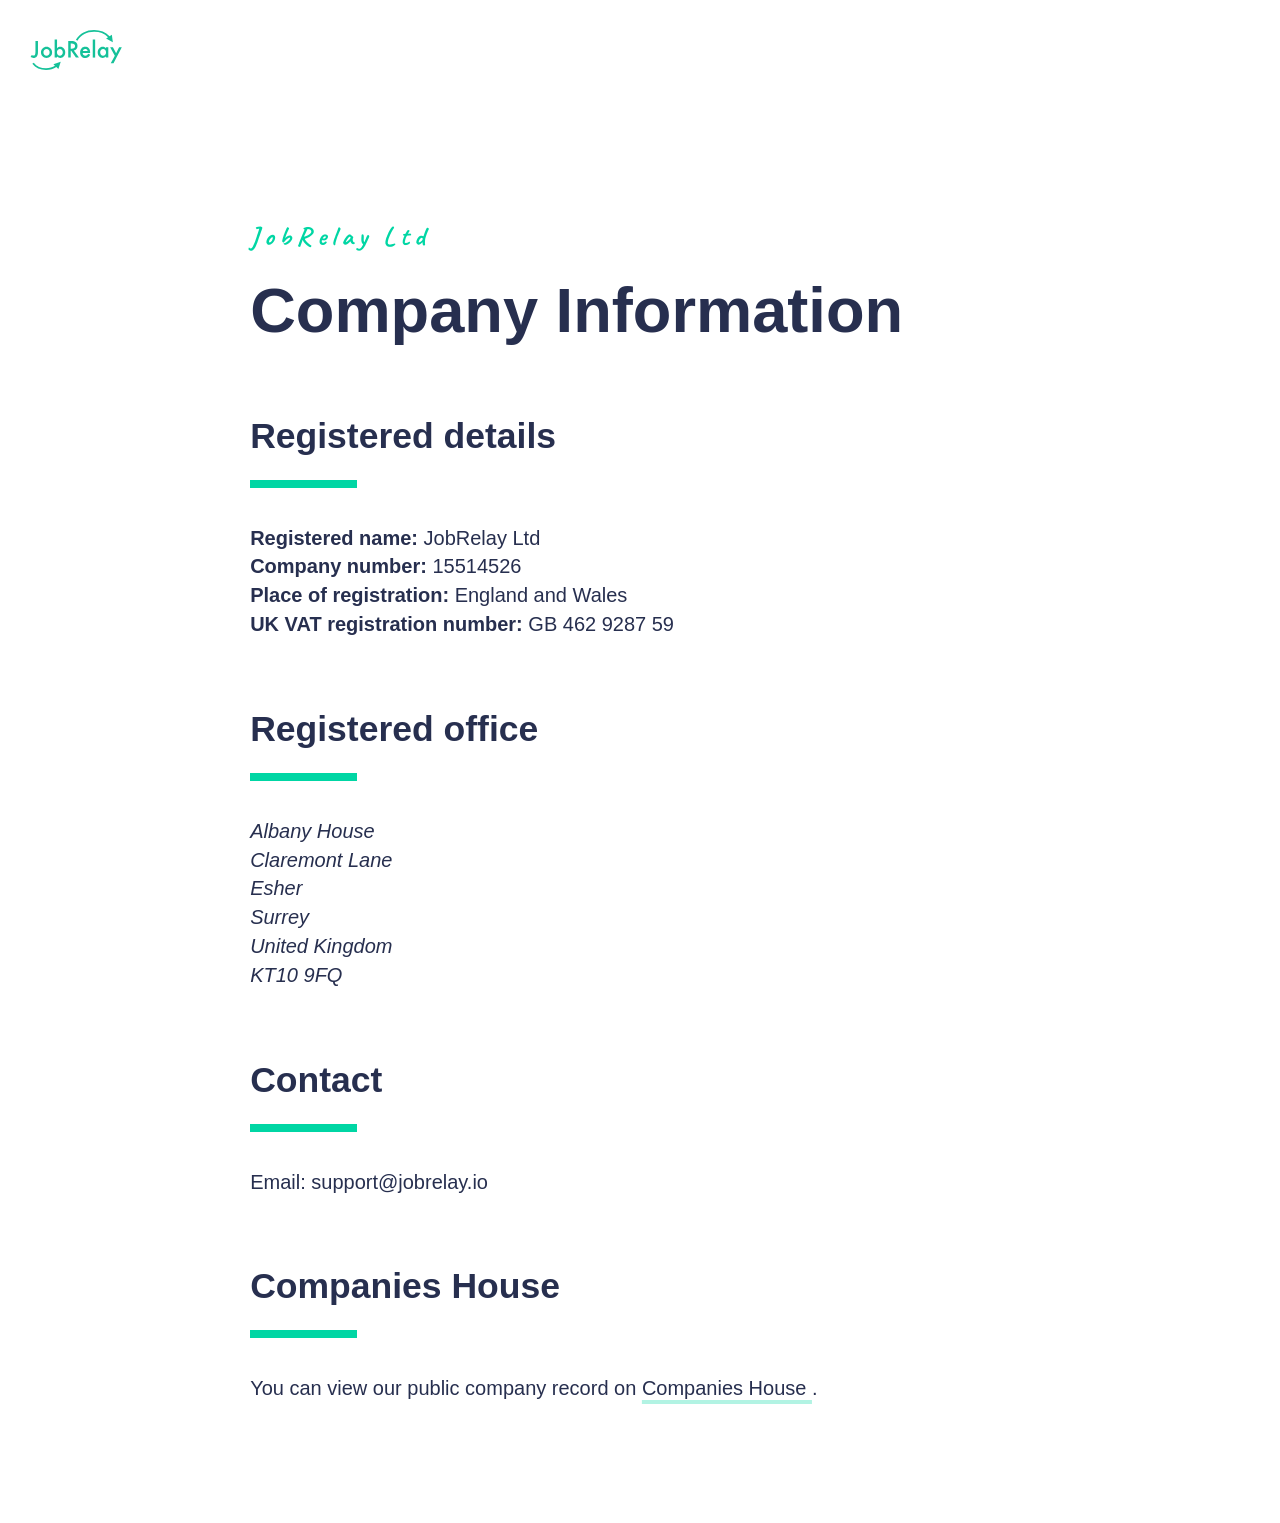
==== company-information.html @ 9e88974a "Initial commit of main terms and policies" ====
<!doctype html>

<html lang="en">
<head>
	<meta charset="utf-8">
	<title>JobRelay Ltd terms, conditions and policies</title>
	<meta name="description" content="JobRelay Ltd terms, conditions and policies">
	<meta name="author" content="JobRelay Ltd">
	<link rel="stylesheet" href="assets/css/block-library.css">
	<link rel="stylesheet" href="assets/css/style.css">

	<style id="global-styles-inline-css" type="text/css">
		body{--wp--preset--color--black: #000000;--wp--preset--color--cyan-bluish-gray: #abb8c3;--wp--preset--color--white: #FFFFFF;--wp--preset--color--pale-pink: #f78da7;--wp--preset--color--vivid-red: #cf2e2e;--wp--preset--color--luminous-vivid-orange: #ff6900;--wp--preset--color--luminous-vivid-amber: #fcb900;--wp--preset--color--light-green-cyan: #7bdcb5;--wp--preset--color--vivid-green-cyan: #00d084;--wp--preset--color--pale-cyan-blue: #8ed1fc;--wp--preset--color--vivid-cyan-blue: #0693e3;--wp--preset--color--vivid-purple: #9b51e0;--wp--preset--color--brand-1: var(--color--brand-1);--wp--preset--color--brand-2: var(--color--brand-2);--wp--preset--color--brand-text: var(--color--brand-text);--wp--preset--color--sr-black: #333333;--wp--preset--color--black-80: #5C5C5C;--wp--preset--color--black-40: #ADADAD;--wp--preset--color--black-20: #D6D6D6;--wp--preset--color--black-10: #EBEBEB;--wp--preset--color--black-05: #F5F5F5;--wp--preset--gradient--vivid-cyan-blue-to-vivid-purple: linear-gradient(135deg,rgba(6,147,227,1) 0%,rgb(155,81,224) 100%);--wp--preset--gradient--light-green-cyan-to-vivid-green-cyan: linear-gradient(135deg,rgb(122,220,180) 0%,rgb(0,208,130) 100%);--wp--preset--gradient--luminous-vivid-amber-to-luminous-vivid-orange: linear-gradient(135deg,rgba(252,185,0,1) 0%,rgba(255,105,0,1) 100%);--wp--preset--gradient--luminous-vivid-orange-to-vivid-red: linear-gradient(135deg,rgba(255,105,0,1) 0%,rgb(207,46,46) 100%);--wp--preset--gradient--very-light-gray-to-cyan-bluish-gray: linear-gradient(135deg,rgb(238,238,238) 0%,rgb(169,184,195) 100%);--wp--preset--gradient--cool-to-warm-spectrum: linear-gradient(135deg,rgb(74,234,220) 0%,rgb(151,120,209) 20%,rgb(207,42,186) 40%,rgb(238,44,130) 60%,rgb(251,105,98) 80%,rgb(254,248,76) 100%);--wp--preset--gradient--blush-light-purple: linear-gradient(135deg,rgb(255,206,236) 0%,rgb(152,150,240) 100%);--wp--preset--gradient--blush-bordeaux: linear-gradient(135deg,rgb(254,205,165) 0%,rgb(254,45,45) 50%,rgb(107,0,62) 100%);--wp--preset--gradient--luminous-dusk: linear-gradient(135deg,rgb(255,203,112) 0%,rgb(199,81,192) 50%,rgb(65,88,208) 100%);--wp--preset--gradient--pale-ocean: linear-gradient(135deg,rgb(255,245,203) 0%,rgb(182,227,212) 50%,rgb(51,167,181) 100%);--wp--preset--gradient--electric-grass: linear-gradient(135deg,rgb(202,248,128) 0%,rgb(113,206,126) 100%);--wp--preset--gradient--midnight: linear-gradient(135deg,rgb(2,3,129) 0%,rgb(40,116,252) 100%);--wp--preset--gradient--simple-social-images: radial-gradient( circle farthest-corner at 10.2% 55.8%,  rgba(252,37,103,1) 0%, rgba(250,38,151,1) 46.2%, rgba(186,8,181,1) 90.1% );--wp--preset--duotone--dark-grayscale: url('#wp-duotone-dark-grayscale');--wp--preset--duotone--grayscale: url('#wp-duotone-grayscale');--wp--preset--duotone--purple-yellow: url('#wp-duotone-purple-yellow');--wp--preset--duotone--blue-red: url('#wp-duotone-blue-red');--wp--preset--duotone--midnight: url('#wp-duotone-midnight');--wp--preset--duotone--magenta-yellow: url('#wp-duotone-magenta-yellow');--wp--preset--duotone--purple-green: url('#wp-duotone-purple-green');--wp--preset--duotone--blue-orange: url('#wp-duotone-blue-orange');--wp--preset--font-size--small: var(--step--1);--wp--preset--font-size--medium: var(--step-1);--wp--preset--font-size--large: var(--step-2);--wp--preset--font-size--x-large: 42px;--wp--preset--font-size--tiny: var(--step--2);--wp--preset--font-size--normal: var(--step-0);--wp--preset--font-size--extra-large: var(--step-3);--wp--preset--font-size--huge: var(--step-4);--wp--preset--font-size--gigantic: var(--step-5);--wp--preset--font-family--inter: Inter, sans-serif;--wp--preset--font-family--cursive: 'Caveat', cursive;}body { margin: 0; }body{background-color: var(--wp--preset--color--white);color: var(--wp--preset--color--brand-text, var(--wp--preset--color--brand-2));font-family: var(--wp--preset--font-family--inter);font-size: var(--wp--preset--font-size--normal);line-height: 1.444;}.wp-site-blocks > .alignleft { float: left; margin-right: 2em; }.wp-site-blocks > .alignright { float: right; margin-left: 2em; }.wp-site-blocks > .aligncenter { justify-content: center; margin-left: auto; margin-right: auto; }h1{font-family: var(--wp--preset--font-family--museo);font-size: var(--wp--preset--font-size--huge);}h2{font-size: var(--wp--preset--font-size--large);font-weight: bold;}h3{font-size: var(--wp--preset--font-size--medium);font-weight: bold;}h4{font-size: var(--wp--preset--font-size--normal);font-weight: bold;}h5{font-size: var(--wp--preset--font-size--normal);}h6{font-size: var(--wp--preset--font-size--small);}.has-black-color{color: var(--wp--preset--color--black) !important;}.has-cyan-bluish-gray-color{color: var(--wp--preset--color--cyan-bluish-gray) !important;}.has-white-color{color: var(--wp--preset--color--white) !important;}.has-pale-pink-color{color: var(--wp--preset--color--pale-pink) !important;}.has-vivid-red-color{color: var(--wp--preset--color--vivid-red) !important;}.has-luminous-vivid-orange-color{color: var(--wp--preset--color--luminous-vivid-orange) !important;}.has-luminous-vivid-amber-color{color: var(--wp--preset--color--luminous-vivid-amber) !important;}.has-light-green-cyan-color{color: var(--wp--preset--color--light-green-cyan) !important;}.has-vivid-green-cyan-color{color: var(--wp--preset--color--vivid-green-cyan) !important;}.has-pale-cyan-blue-color{color: var(--wp--preset--color--pale-cyan-blue) !important;}.has-vivid-cyan-blue-color{color: var(--wp--preset--color--vivid-cyan-blue) !important;}.has-vivid-purple-color{color: var(--wp--preset--color--vivid-purple) !important;}.has-brand-1-color{color: var(--wp--preset--color--brand-1) !important;}.has-brand-2-color{color: var(--wp--preset--color--brand-2) !important;}.has-brand-text-color{color: var(--wp--preset--color--brand-text) !important;}.has-sr-black-color{color: var(--wp--preset--color--sr-black) !important;}.has-black-80-color{color: var(--wp--preset--color--black-80) !important;}.has-black-40-color{color: var(--wp--preset--color--black-40) !important;}.has-black-20-color{color: var(--wp--preset--color--black-20) !important;}.has-black-10-color{color: var(--wp--preset--color--black-10) !important;}.has-black-05-color{color: var(--wp--preset--color--black-05) !important;}.has-black-background-color{background-color: var(--wp--preset--color--black) !important;}.has-cyan-bluish-gray-background-color{background-color: var(--wp--preset--color--cyan-bluish-gray) !important;}.has-white-background-color{background-color: var(--wp--preset--color--white) !important;}.has-pale-pink-background-color{background-color: var(--wp--preset--color--pale-pink) !important;}.has-vivid-red-background-color{background-color: var(--wp--preset--color--vivid-red) !important;}.has-luminous-vivid-orange-background-color{background-color: var(--wp--preset--color--luminous-vivid-orange) !important;}.has-luminous-vivid-amber-background-color{background-color: var(--wp--preset--color--luminous-vivid-amber) !important;}.has-light-green-cyan-background-color{background-color: var(--wp--preset--color--light-green-cyan) !important;}.has-vivid-green-cyan-background-color{background-color: var(--wp--preset--color--vivid-green-cyan) !important;}.has-pale-cyan-blue-background-color{background-color: var(--wp--preset--color--pale-cyan-blue) !important;}.has-vivid-cyan-blue-background-color{background-color: var(--wp--preset--color--vivid-cyan-blue) !important;}.has-vivid-purple-background-color{background-color: var(--wp--preset--color--vivid-purple) !important;}.has-brand-1-background-color{background-color: var(--wp--preset--color--brand-1) !important;}.has-brand-2-background-color{background-color: var(--wp--preset--color--brand-2) !important;}.has-brand-text-background-color{background-color: var(--wp--preset--color--brand-text) !important;}.has-sr-black-background-color{background-color: var(--wp--preset--color--sr-black) !important;}.has-black-80-background-color{background-color: var(--wp--preset--color--black-80) !important;}.has-black-40-background-color{background-color: var(--wp--preset--color--black-40) !important;}.has-black-20-background-color{background-color: var(--wp--preset--color--black-20) !important;}.has-black-10-background-color{background-color: var(--wp--preset--color--black-10) !important;}.has-black-05-background-color{background-color: var(--wp--preset--color--black-05) !important;}.has-black-border-color{border-color: var(--wp--preset--color--black) !important;}.has-cyan-bluish-gray-border-color{border-color: var(--wp--preset--color--cyan-bluish-gray) !important;}.has-white-border-color{border-color: var(--wp--preset--color--white) !important;}.has-pale-pink-border-color{border-color: var(--wp--preset--color--pale-pink) !important;}.has-vivid-red-border-color{border-color: var(--wp--preset--color--vivid-red) !important;}.has-luminous-vivid-orange-border-color{border-color: var(--wp--preset--color--luminous-vivid-orange) !important;}.has-luminous-vivid-amber-border-color{border-color: var(--wp--preset--color--luminous-vivid-amber) !important;}.has-light-green-cyan-border-color{border-color: var(--wp--preset--color--light-green-cyan) !important;}.has-vivid-green-cyan-border-color{border-color: var(--wp--preset--color--vivid-green-cyan) !important;}.has-pale-cyan-blue-border-color{border-color: var(--wp--preset--color--pale-cyan-blue) !important;}.has-vivid-cyan-blue-border-color{border-color: var(--wp--preset--color--vivid-cyan-blue) !important;}.has-vivid-purple-border-color{border-color: var(--wp--preset--color--vivid-purple) !important;}.has-brand-1-border-color{border-color: var(--wp--preset--color--brand-1) !important;}.has-brand-2-border-color{border-color: var(--wp--preset--color--brand-2) !important;}.has-brand-text-border-color{border-color: var(--wp--preset--color--brand-text) !important;}.has-sr-black-border-color{border-color: var(--wp--preset--color--sr-black) !important;}.has-black-80-border-color{border-color: var(--wp--preset--color--black-80) !important;}.has-black-40-border-color{border-color: var(--wp--preset--color--black-40) !important;}.has-black-20-border-color{border-color: var(--wp--preset--color--black-20) !important;}.has-black-10-border-color{border-color: var(--wp--preset--color--black-10) !important;}.has-black-05-border-color{border-color: var(--wp--preset--color--black-05) !important;}.has-vivid-cyan-blue-to-vivid-purple-gradient-background{background: var(--wp--preset--gradient--vivid-cyan-blue-to-vivid-purple) !important;}.has-light-green-cyan-to-vivid-green-cyan-gradient-background{background: var(--wp--preset--gradient--light-green-cyan-to-vivid-green-cyan) !important;}.has-luminous-vivid-amber-to-luminous-vivid-orange-gradient-background{background: var(--wp--preset--gradient--luminous-vivid-amber-to-luminous-vivid-orange) !important;}.has-luminous-vivid-orange-to-vivid-red-gradient-background{background: var(--wp--preset--gradient--luminous-vivid-orange-to-vivid-red) !important;}.has-very-light-gray-to-cyan-bluish-gray-gradient-background{background: var(--wp--preset--gradient--very-light-gray-to-cyan-bluish-gray) !important;}.has-cool-to-warm-spectrum-gradient-background{background: var(--wp--preset--gradient--cool-to-warm-spectrum) !important;}.has-blush-light-purple-gradient-background{background: var(--wp--preset--gradient--blush-light-purple) !important;}.has-blush-bordeaux-gradient-background{background: var(--wp--preset--gradient--blush-bordeaux) !important;}.has-luminous-dusk-gradient-background{background: var(--wp--preset--gradient--luminous-dusk) !important;}.has-pale-ocean-gradient-background{background: var(--wp--preset--gradient--pale-ocean) !important;}.has-electric-grass-gradient-background{background: var(--wp--preset--gradient--electric-grass) !important;}.has-midnight-gradient-background{background: var(--wp--preset--gradient--midnight) !important;}.has-simple-social-images-gradient-background{background: var(--wp--preset--gradient--simple-social-images) !important;}.has-small-font-size{font-size: var(--wp--preset--font-size--small) !important;}.has-medium-font-size{font-size: var(--wp--preset--font-size--medium) !important;}.has-large-font-size{font-size: var(--wp--preset--font-size--large) !important;}.has-x-large-font-size{font-size: var(--wp--preset--font-size--x-large) !important;}.has-tiny-font-size{font-size: var(--wp--preset--font-size--tiny) !important;}.has-normal-font-size{font-size: var(--wp--preset--font-size--normal) !important;}.has-extra-large-font-size{font-size: var(--wp--preset--font-size--extra-large) !important;}.has-huge-font-size{font-size: var(--wp--preset--font-size--huge) !important;}.has-gigantic-font-size{font-size: var(--wp--preset--font-size--gigantic) !important;}.has-inter-font-family{font-family: var(--wp--preset--font-family--inter) !important;}.has-cursive-font-family{font-family: var(--wp--preset--font-family--cursive) !important;}
	</style>

</head>

<body>

	<header class="site-header" id="site-header">

		<div class="skip-link">
			<a href="#main">Skip to content</a>
		</div>

		<div class="site-header__inner">

			<div class="site-info">

				<a class="site-info__logo" href="index.html">

					<svg width="502px" height="219px" viewBox="0 0 502 219" version="1.1" xmlns="http://www.w3.org/2000/svg" xmlns:xlink="http://www.w3.org/1999/xlink">
						<title>jobrelay</title>
						<g id="Page-1" stroke="none" stroke-width="1" fill="none" fill-rule="evenodd">
							<g id="Artboard" transform="translate(-349.000000, -257.000000)" fill="#15C199">
								<g id="jobrelay" transform="translate(352.000000, 257.000000)">
									<g id="JobRelay" class="logo-text" transform="translate(0.000000, 52.035156)">
										<path d="M40.6054688,8.49609375 L40.6054688,67.03125 C40.6054688,74.0234375 40.1171875,79.2382812 39.140625,82.6757812 C38.1640625,86.5820312 36.5039062,89.8828125 34.1601562,92.578125 C29.5898438,97.9296875 23.5351562,100.605469 15.9960938,100.605469 C10.2929688,100.605469 4.9609375,99.1210938 0,96.1523438 L6.6796875,84.4921875 C10,86.71875 13.1054688,87.8320312 15.9960938,87.8320312 C20.0585938,87.8320312 22.8710938,86.2890625 24.4335938,83.203125 C26.0742188,80.1171875 26.8945312,74.7265625 26.8945312,67.03125 L26.8945312,8.49609375 L40.6054688,8.49609375 Z" id="Path"></path>
										<path d="M57.0703125,70.0195312 C57.0703125,61.7773438 60.0195312,54.765625 65.9179688,48.984375 C71.8164062,43.203125 79.0039062,40.3125 87.4804688,40.3125 C95.9960938,40.3125 103.222656,43.2226562 109.160156,49.0429688 C115.019531,54.8632812 117.949219,62.0117188 117.949219,70.4882812 C117.949219,79.0429688 115,86.2109375 109.101562,91.9921875 C103.164062,97.734375 95.8789062,100.605469 87.2460938,100.605469 C78.6914062,100.605469 71.5234375,97.6757812 65.7421875,91.8164062 C59.9609375,86.0351562 57.0703125,78.7695312 57.0703125,70.0195312 Z M70.546875,70.2539062 C70.546875,75.9570312 72.0703125,80.46875 75.1171875,83.7890625 C78.2421875,87.1484375 82.3632812,88.828125 87.4804688,88.828125 C92.6367188,88.828125 96.7578125,87.1679688 99.84375,83.8476562 C102.929688,80.5273438 104.472656,76.09375 104.472656,70.546875 C104.472656,65 102.929688,60.5664062 99.84375,57.2460938 C96.71875,53.8867188 92.5976562,52.2070312 87.4804688,52.2070312 C82.4414062,52.2070312 78.359375,53.8867188 75.234375,57.2460938 C72.109375,60.6054688 70.546875,64.9414062 70.546875,70.2539062 Z" id="Shape"></path>
										<path d="M145.078125,0 L145.078125,48.515625 C150.351562,43.046875 156.328125,40.3125 163.007812,40.3125 C170.703125,40.3125 177.109375,43.1835938 182.226562,48.9257812 C187.34375,54.6289062 189.902344,61.7382812 189.902344,70.2539062 C189.902344,79.0429688 187.324219,86.3085938 182.167969,92.0507812 C177.050781,97.7539062 170.585938,100.605469 162.773438,100.605469 C156.171875,100.605469 150.273438,98.0664062 145.078125,92.9882812 L145.078125,98.9648438 L131.894531,98.9648438 L131.894531,0 L145.078125,0 Z M176.425781,70.8398438 C176.425781,65.3710938 174.941406,60.9179688 171.972656,57.4804688 C168.964844,53.9648438 165.195312,52.2070312 160.664062,52.2070312 C155.820312,52.2070312 151.875,53.90625 148.828125,57.3046875 C145.820312,60.6640625 144.316406,65.0390625 144.316406,70.4296875 C144.316406,75.9765625 145.800781,80.4101562 148.769531,83.7304688 C151.738281,87.1289062 155.644531,88.828125 160.488281,88.828125 C165.058594,88.828125 168.847656,87.1289062 171.855469,83.7304688 C174.902344,80.2929688 176.425781,75.9960938 176.425781,70.8398438 Z" id="Shape"></path>
										<path d="M237.011719,60.4101563 L265.019531,98.9648438 L248.320312,98.9648438 L222.480469,61.9335938 L220.019531,61.9335938 L220.019531,98.9648438 L206.367188,98.9648438 L206.367188,8.49609375 L222.363281,8.49609375 C234.316406,8.49609375 242.949219,10.7421875 248.261719,15.234375 C254.121094,20.234375 257.050781,26.8359375 257.050781,35.0390625 C257.050781,41.4453125 255.214844,46.953125 251.542969,51.5625 C247.871094,56.171875 243.027344,59.1210938 237.011719,60.4101563 Z M220.019531,50.0390625 L224.355469,50.0390625 C237.285156,50.0390625 243.75,45.0976562 243.75,35.2148438 C243.75,25.9570312 237.460938,21.328125 224.882812,21.328125 L220.019531,21.328125 L220.019531,50.0390625 Z" id="Shape"></path>
										<path d="M326.132812,73.5351562 L285.234375,73.5351562 C285.585938,78.2226562 287.109375,81.953125 289.804688,84.7265625 C292.5,87.4609375 295.957031,88.828125 300.175781,88.828125 C303.457031,88.828125 306.171875,88.046875 308.320312,86.484375 C310.429688,84.921875 312.832031,82.03125 315.527344,77.8125 L326.660156,84.0234375 C324.941406,86.953125 323.125,89.4628906 321.210938,91.5527344 C319.296875,93.6425781 317.246094,95.3613281 315.058594,96.7089844 C312.871094,98.0566406 310.507812,99.0429688 307.96875,99.6679688 C305.429688,100.292969 302.675781,100.605469 299.707031,100.605469 C291.191406,100.605469 284.355469,97.8710938 279.199219,92.4023438 C274.042969,86.8945312 271.464844,79.5898438 271.464844,70.4882812 C271.464844,61.4648438 273.964844,54.1601562 278.964844,48.5742188 C284.003906,43.0664062 290.683594,40.3125 299.003906,40.3125 C307.402344,40.3125 314.042969,42.9882812 318.925781,48.3398438 C323.769531,53.6523438 326.191406,61.015625 326.191406,70.4296875 L326.132812,73.5351562 Z M312.597656,62.7539062 C310.761719,55.7226562 306.328125,52.2070312 299.296875,52.2070312 C297.695312,52.2070312 296.191406,52.4511719 294.785156,52.9394531 C293.378906,53.4277344 292.099609,54.1308594 290.947266,55.0488281 C289.794922,55.9667969 288.808594,57.0703125 287.988281,58.359375 C287.167969,59.6484375 286.542969,61.1132812 286.113281,62.7539062 L312.597656,62.7539062 Z" id="Shape"></path>
										<polygon id="Path" points="353.730469 0 353.730469 98.9648438 340.546875 98.9648438 340.546875 0"></polygon>
										<path d="M412.5,41.8945312 L425.742188,41.8945312 L425.742188,98.9648438 L412.5,98.9648438 L412.5,92.9882812 C407.070312,98.0664062 401.230469,100.605469 394.980469,100.605469 C387.089844,100.605469 380.566406,97.7539062 375.410156,92.0507812 C370.292969,86.2304688 367.734375,78.9648438 367.734375,70.2539062 C367.734375,61.6992188 370.292969,54.5703125 375.410156,48.8671875 C380.527344,43.1640625 386.933594,40.3125 394.628906,40.3125 C401.269531,40.3125 407.226562,43.046875 412.5,48.515625 L412.5,41.8945312 Z M381.210938,70.2539062 C381.210938,75.7226562 382.675781,80.1757812 385.605469,83.6132812 C388.613281,87.0898438 392.402344,88.828125 396.972656,88.828125 C401.855469,88.828125 405.800781,87.1484375 408.808594,83.7890625 C411.816406,80.3125 413.320312,75.8984375 413.320312,70.546875 C413.320312,65.1953125 411.816406,60.78125 408.808594,57.3046875 C405.800781,53.90625 401.894531,52.2070312 397.089844,52.2070312 C392.558594,52.2070312 388.769531,53.9257812 385.722656,57.3632812 C382.714844,60.8398438 381.210938,65.1367188 381.210938,70.2539062 Z" id="Shape"></path>
										<polygon id="Path" points="461.425781 88.359375 435.761719 41.8945312 451.054688 41.8945312 468.515625 74.7070312 484.804688 41.8945312 499.6875 41.8945312 454.21875 130.019531 439.160156 130.019531"></polygon>
									</g>
									<g id="Group-2" class="logo-shape" transform="translate(9.657590, 173.332544)" fill-rule="nonzero">
										<path d="M155.540919,2.13162821e-14 L142.811357,40.5334215 L131.511782,29.6219705 C116.090416,40.3114604 97.2696212,45.6674562 75.1975135,45.6674562 C43.1075189,45.6674562 17.8899562,34.3462707 0,11.7730503 L7.83716404,5.56186207 C23.7618247,25.6553084 46.0635497,35.6674562 75.1975135,35.6674562 C94.4595272,35.6674562 110.735008,31.2909104 124.155505,22.5178338 L115.476445,14.1364034 L155.540919,2.13162821e-14 Z" id="Path"></path>
									</g>
									<g id="Group" class="logo-shape" transform="translate(248.187987, 0.000000)" fill-rule="nonzero">
										<path d="M99.8120129,0 C134.612122,0 162.945546,11.3759339 184.520365,33.9994356 L196.939062,25.623621 L202.436678,67.7517139 L165.435634,46.8729513 L176.100384,39.6794251 C156.569301,19.853054 131.231005,10 99.8120129,10 C59.5497997,10 29.2794079,26.1800368 8.424807,58.793242 L0,53.4059767 C22.7131075,17.8863694 56.1757885,0 99.8120129,0 Z" id="Path"></path>
									</g>
								</g>
							</g>
						</g>
					</svg>
				</a>

			</div>

		</div><!-- // site-header__inner -->

	</header>

	<main id="main" class="entry-content">

		<p class="is-style-eyebrow">JobRelay Ltd</p>

		<h1>Company Information</h1>

		<h2>Registered details</h2>

		<p>
			<strong>Registered name:</strong> JobRelay Ltd<br>
			<strong>Company number:</strong> 15514526<br>
			<strong>Place of registration:</strong> England and Wales<br>
			<strong>UK VAT registration number:</strong> GB 462 9287 59
		</p>

		<h2>Registered office</h2>

		<address>
			Albany House<br>
			Claremont Lane<br>
			Esher<br>
			Surrey<br>
			United Kingdom<br>
			KT10 9FQ
		</address>

		<h2>Contact</h2>

		<p>Email: support@jobrelay.io</p>

		<h2>Companies House</h2>

		<p>
			You can view our public company record on
			<a href="https://find-and-update.company-information.service.gov.uk/company/15514526">
				Companies House
			</a>.
		</p>

	</main>

</body>
</html>
---- assets/css/style.css ----
@import url(https://fonts.googleapis.com/css2?family=Caveat&display=swap);
@charset "UTF-8";
/* Categories 01 to 03 are the basics. */
body {
  --global--border-width: 1px;
  --global--border-width--large: 4px;
  --global--border-width--extra-large: 7px;
  --global--border-style: solid;
  --global--border-color: var(--wp--preset--color--black-20);
  --global--border: var(--global--border-width) var(--global--border-style) var(--global--border-color);
  --global--border-radius: calc(1.5 * var(--global--spacing-unit));
  --global--border-radius--small: calc(.4 * var(--global--spacing-unit));
  --global--border-radius--large: calc(2.5 * var(--global--spacing-unit));
}

body {
  --button--font-family: inherit;
  --button--font-size: var(--wp--preset--font-size--normal);
  --button--line-height: var(--global--line-height--normal);
  --button--font-weight: bold;
  --button--text-color: var(--wp--preset--color--white);
  --button--text-color--hover: var(--wp--preset--color--white);
  --button--text-color--active: var(--wp--preset--color--white);
  --button--background-color: var(--color--brand-1);
  --button--background-color--hover: var(--color--brand-1--hover);
  --button--background-color--active: var(--color--brand-1);
  --button--border-radius: .5em;
  --button--border-width: 1px;
  --button--border-color: currentColor;
  --button--padding--vertical: .95em;
  --button--padding--horizontal: 1.5em;
}

body {
  --color--brand-1--h: 166;
  --color--brand-1--s: 100%;
  --color--brand-1--l: 42%;
  --color--brand-1--a: 1;
  --color--brand-1: hsla(var(--color--brand-1--h), var(--color--brand-1--s), var(--color--brand-1--l), var(--color--brand-1--a));
  --color--brand-1--hover: hsla(var(--color--brand-1--h), 81%, 42%, var(--color--brand-1--a));
  --color--brand-2--h: 228;
  --color--brand-2--s: 34%;
  --color--brand-2--l: 23%;
  --color--brand-2: hsl(var(--color--brand-2--h), var(--color--brand-2--s), var(--color--brand-2--l));
  --color--brand-2--hover: hsl(var(--color--brand-2--h), 64%, 60%);
  --color--brand-text: hsl(var(--color--brand-text--h), var(--color--brand-text--s), var(--color--brand-text--l));
  --global--color-twitter: #1da1f2;
  --global--color-facebook: #1778f2;
  --global--color-linkedin: #0d66c2;
  --global--color-instagram: #f00075;
  --global--color-wordpress: #3499cd;
  --global--color-pinterest: #e60122;
  --global--color-youtube: #FF0000;
  --highrise-green: #00d6a5;
  --highrise-blue: #262e4d;
}

body {
  /* Forms */
  --form--spacing-unit: calc(0.5 * var(--global--spacing-unit));
  --form--gap: var(--space-s);
  --form--font-family: var(--global--font-secondary);
  --form--field--font-size: var(--wp--preset--font-size--small);
  --form--field--line-height: var(--global--line-height--normal);
  --form--field--color: inherit;
  --form--field--background-color: var(--wp--preset--color--black-05);
  --form--field--border-color: var(--wp--preset--color--black-05);
  --form--field--border-color--focus: var(--color--brand-1);
  --form--field--focus-color: var(--wp--preset--color--red);
  --form--field--border-width: var(--global--border-width);
  --form--field--border-radius: 0;
  --form--field--padding--horizontal: var(--global--spacing-unit);
  --form--field--padding--vertical: var(--global--spacing-unit);
  --form--placeholder--color: var(--form--field--color);
  --form--placeholder--opacity: .6;
  --form--checkbox--size: calc(1.5 * var(--global--spacing-unit));
  --form--color-ranged: var(--wp--preset--color--red);
  --form--label--font-weight: 600;
  --form--label--font-size: var(--wp--preset--font-size--normal);
  --form--label--line-height: var(--global--line-height--normal);
  --form--label--color: var(--wp--preset--color--orange);
  --form--field--description--font-size: var(--wp--preset--font-size--small);
  --form--field--description--font-style: normal;
  --form--field--description--color: var(--form--label--color);
  --form--submit--color: var(--wp--preset--color--white);
  --form--submit--background-color: var(--button--background-color);
  --form--error-color: red;
}

/* @link https://utopia.fyi/space/calculator/?c=320,15,1.2,1140,30,1.25,5,2,&s=0.75|0.5|0.25,1.5|2|3|4|6,s-l|m-xl|m-2xl */
body {
  --space-3xs: clamp(0.25rem, calc(0.15rem + 0.49vw), 0.50rem);
  --space-2xs: clamp(0.50rem, calc(0.33rem + 0.85vw), 0.94rem);
  --space-xs: clamp(0.69rem, calc(0.39rem + 1.46vw), 1.44rem);
  --space-s: clamp(0.94rem, calc(0.57rem + 1.83vw), 1.88rem);
  --space-m: clamp(1.44rem, calc(0.90rem + 2.68vw), 2.81rem);
  --space-l: clamp(1.88rem, calc(1.14rem + 3.66vw), 3.75rem);
  --space-xl: clamp(2.81rem, calc(1.71rem + 5.49vw), 5.63rem);
  --space-2xl: clamp(3.75rem, calc(2.29rem + 7.32vw), 7.50rem);
  --space-3xl: clamp(5.63rem, calc(3.43rem + 10.98vw), 11.25rem);
  /* One-up pairs */
  --space-3xs-2xs: clamp(0.25rem, calc(-0.02rem + 1.34vw), 0.94rem);
  --space-2xs-xs: clamp(0.50rem, calc(0.13rem + 1.83vw), 1.44rem);
  --space-xs-s: clamp(0.69rem, calc(0.22rem + 2.32vw), 1.88rem);
  --space-s-m: clamp(0.94rem, calc(0.21rem + 3.66vw), 2.81rem);
  --space-m-l: clamp(1.44rem, calc(0.54rem + 4.51vw), 3.75rem);
  --space-l-xl: clamp(1.88rem, calc(0.41rem + 7.32vw), 5.63rem);
  --space-xl-2xl: clamp(2.81rem, calc(0.98rem + 9.15vw), 7.50rem);
  --space-2xl-3xl: clamp(3.75rem, calc(0.82rem + 14.63vw), 11.25rem);
  /* Custom pairs */
  --space-s-l: clamp(0.94rem, calc(-0.16rem + 5.49vw), 3.75rem);
  --space-m-xl: clamp(1.44rem, calc(-0.20rem + 8.17vw), 5.63rem);
}

body {
  /* Spacing */
  --global--spacing-unit: 10px;
  --global--spacing-measure: 60ch;
  --space-wide: var(--space-xl-2xl);
  /* Grid settings */
  --global--grid--columns: 12;
  --global--grid--columns--mid: 10;
  --global--grid--columns--default: 8;
  --global--column--max-width: var(--space-m);
  --global--grid-gap-column: var(--space-m-l);
  --wp--style--block-gap: var(--global--grid-gap-column);
  --global--grid--full-max-width: 100%;
  --global--grid--wide-max-width: calc( (var(--global--grid--columns) * var(--global--column--max-width)) + ((var(--global--grid--columns) - 1) * var(--global--grid-gap-column)));
  --global--grid--default-max-width: calc( (var(--global--grid--columns--default) * var(--global--column--max-width)) + ((var(--global--grid--columns--default) - 1) * var(--global--grid-gap-column)));
  --global--grid--mid-max-width: calc( (var(--global--grid--columns--mid) * var(--global--column--max-width)) + ((var(--global--grid--columns--mid) - 1) * var(--global--grid-gap-column)));
  --global--grid-gap-row: 0;
  --global--extra-wide--width: 1920px;
}

@property --offset {
  syntax: "<length>";
  inherits: false;
  initial-value: 0;
}
body {
  /* Links */
  --global--link-decoration-style: solid;
  --global--link-decoration-style-hover: solid;
  --global--link-decoration-color: hsla(var(--color--brand-1--h), var(--color--brand-1--s), var(--color--brand-1--l), .3);
  --global--link-decoration-color-hover: var(--color--brand-1);
  --global--link-decoration-thickness: .2em;
  --global--text-decoration-skip-ink: skip;
}

body {
  --global--box-shadow:
  0.6px 0.6px 1.9px rgba(0, 0, 0, 0.025),
  1.3px 1.3px 4.7px rgba(0, 0, 0, 0.036),
  2.5px 2.5px 8.8px rgba(0, 0, 0, 0.045),
  4.5px 4.5px 15.6px rgba(0, 0, 0, 0.054),
  8.4px 8.4px 29.2px rgba(0, 0, 0, 0.065),
  20px 20px 70px rgba(0, 0, 0, 0.09) ;
}

body {
  --slider--arrow--size: calc(3 * var(--global--spacing-unit));
  --slider--arrow--position--top: 0px;
  --slider--arrow--position--bottom: auto;
  --slider--arrow--position--right: 0px;
  --slider--arrow--position--left: auto;
}

body {
  --global--transition-duration: .3s;
  --global--transition-easing: cubic-bezier(0.4, 0.0, 0.2, 1);
  --global--transition: all var(--global--transition-duration) var(--global--transition-easing);
}

/* @link https://utopia.fyi/type/calculator?c=320,15,1.125,1140,20,1.333,5,2,&s=0.75|0.5|0.25,1.5|2|3|4|6,s-l */
body {
  --step--2: clamp(0.70rem, calc(0.76rem + -0.07vw), 0.74rem);
  --step--1: clamp(0.83rem, calc(0.79rem + 0.20vw), 0.94rem);
  --step-0: clamp(0.94rem, calc(0.82rem + 0.61vw), 1.25rem);
  --step-1: clamp(1.06rem, calc(0.82rem + 1.19vw), 1.67rem);
  --step-2: clamp(1.19rem, calc(0.78rem + 2.02vw), 2.22rem);
  --step-3: clamp(1.34rem, calc(0.70rem + 3.17vw), 2.96rem);
  --step-4: clamp(1.50rem, calc(0.55rem + 4.77vw), 3.95rem);
  --step-5: clamp(1.69rem, calc(0.30rem + 6.97vw), 5.26rem);
}

body {
  --global--text-align: left;
  --global--font-primary: "Inter", sans-serif;
  --global--font-secondary: var(--global--font-primary);
  --global--body--font--color: var(--wp--preset--color--dark-grey);
  --global--line-height--gigantic: 1.1;
  --global--line-height--huge: 1.1;
  --global--line-height--extra-large: 1.1;
  --global--line-height--large: 1.2;
  --global--line-height--medium: 1.25;
  --global--line-height--normal: 1.5;
  --global--line-height--small: 1.5;
  --global--line-height--tiny: 1.75;
  --heading--font-weight-strong: 600;
  --global--letter-spacing--loose: 0.2em;
  --wp--preset--font-size--extra-tiny: .556rem;
  --global--line-height--extra-tiny: 1.2;
}

/**
 * Responsive Styles
 */
/**
 * Required Variables
 */
/* Edit grid settings in 01-settings/layout.scss */ /*! normalize.css v8.0.1 | MIT License | github.com/necolas/normalize.css */
/* Document
   ========================================================================== */
/**
 * 1. Correct the line height in all browsers.
 * 2. Prevent adjustments of font size after orientation changes in iOS.
 */
html {
  line-height: 1.15; /* 1 */
  -webkit-text-size-adjust: 100%; /* 2 */
}

/* Sections
   ========================================================================== */
/**
 * Remove the margin in all browsers.
 */
body {
  margin: 0;
}

/**
 * Render the `main` element consistently in IE.
 */
main {
  display: block;
}

main dd {
	margin-bottom: 12px;
}

/* Grouping content
   ========================================================================== */
/**
 * 1. Add the correct box sizing in Firefox.
 * 2. Show the overflow in Edge and IE.
 */
hr {
  box-sizing: content-box; /* 1 */
  height: 0; /* 1 */
  overflow: visible; /* 2 */
}

/**
 * 1. Correct the inheritance and scaling of font size in all browsers.
 * 2. Correct the odd `em` font sizing in all browsers.
 */
pre {
  font-family: monospace; /* 1 */
  font-size: 1em; /* 2 */
}

/* Text-level semantics
   ========================================================================== */
/**
 * Remove the gray background on active links in IE 10.
 */
a {
  background-color: transparent;
  text-decoration-thickness: 1px;
}

/**
 * 1. Remove the bottom border in Chrome 57-
 * 2. Add the correct text decoration in Chrome, Edge, IE, Opera, and Safari.
 */
abbr[title] {
  border-bottom: none; /* 1 */
  text-decoration: underline; /* 2 */
  -webkit-text-decoration-style: dotted;
          text-decoration-style: dotted; /* 2 */
}

/**
 * Add the correct font weight in Chrome, Edge, and Safari.
 */
b,
strong {
  font-weight: bolder;
}

/**
 * 1. Correct the inheritance and scaling of font size in all browsers.
 * 2. Correct the odd `em` font sizing in all browsers.
 */
code,
kbd,
samp {
  font-family: monospace; /* 1 */
  font-size: 1em; /* 2 */
}

/**
 * Add the correct font size in all browsers.
 */
small {
  font-size: 80%;
}

/**
 * Prevent `sub` and `sup` elements from affecting the line height in
 * all browsers.
 */
sub,
sup {
  font-size: 75%;
  line-height: 0;
  position: relative;
  vertical-align: baseline;
}

sub {
  bottom: -0.25em;
}

sup {
  top: -0.5em;
}

/* Embedded content
   ========================================================================== */
/**
 * Remove the border on images inside links in IE 10.
 */
img {
  border-style: none;
}

/* Forms
   ========================================================================== */
/**
 * 1. Change the font styles in all browsers.
 * 2. Remove the margin in Firefox and Safari.
 */
button,
input,
optgroup,
select,
textarea {
  font-family: inherit; /* 1 */
  font-size: 100%; /* 1 */
  line-height: 1.15; /* 1 */
  margin: 0; /* 2 */
}

/**
 * Show the overflow in IE.
 * 1. Show the overflow in Edge.
 */
button,
input { /* 1 */
  overflow: visible;
}

/**
 * Remove the inheritance of text transform in Edge, Firefox, and IE.
 * 1. Remove the inheritance of text transform in Firefox.
 */
button,
select { /* 1 */
  text-transform: none;
}

/**
 * Correct the inability to style clickable types in iOS and Safari.
 */
button,
[type=button],
[type=reset],
[type=submit] {
  -webkit-appearance: button;
}

/**
 * Remove the inner border and padding in Firefox.
 */
button::-moz-focus-inner,
[type=button]::-moz-focus-inner,
[type=reset]::-moz-focus-inner,
[type=submit]::-moz-focus-inner {
  border-style: none;
  padding: 0;
}

/**
 * Restore the focus styles unset by the previous rule.
 */
button:-moz-focusring,
[type=button]:-moz-focusring,
[type=reset]:-moz-focusring,
[type=submit]:-moz-focusring {
  outline: 1px dotted ButtonText;
}

/**
 * Correct the padding in Firefox.
 */
fieldset {
  padding: 0.35em 0.75em 0.625em;
}

/**
 * 1. Correct the text wrapping in Edge and IE.
 * 2. Correct the color inheritance from `fieldset` elements in IE.
 * 3. Remove the padding so developers are not caught out when they zero out
 *    `fieldset` elements in all browsers.
 */
legend {
  box-sizing: border-box; /* 1 */
  color: inherit; /* 2 */
  display: table; /* 1 */
  max-width: 100%; /* 1 */
  padding: 0; /* 3 */
  white-space: normal; /* 1 */
}

/**
 * Add the correct vertical alignment in Chrome, Firefox, and Opera.
 */
progress {
  vertical-align: baseline;
}

/**
 * Remove the default vertical scrollbar in IE 10+.
 */
textarea {
  overflow: auto;
}

/**
 * 1. Add the correct box sizing in IE 10.
 * 2. Remove the padding in IE 10.
 */
[type=checkbox],
[type=radio] {
  box-sizing: border-box; /* 1 */
  padding: 0; /* 2 */
}

/**
 * Correct the cursor style of increment and decrement buttons in Chrome.
 */
[type=number]::-webkit-inner-spin-button,
[type=number]::-webkit-outer-spin-button {
  height: auto;
}

/**
 * 1. Correct the odd appearance in Chrome and Safari.
 * 2. Correct the outline style in Safari.
 */
[type=search] {
  -webkit-appearance: textfield; /* 1 */
  outline-offset: -2px; /* 2 */
}

/**
 * Remove the inner padding in Chrome and Safari on macOS.
 */
[type=search]::-webkit-search-decoration {
  -webkit-appearance: none;
}

/**
 * 1. Correct the inability to style clickable types in iOS and Safari.
 * 2. Change font properties to `inherit` in Safari.
 */
::-webkit-file-upload-button {
  -webkit-appearance: button; /* 1 */
  font: inherit; /* 2 */
}

/* Interactive
   ========================================================================== */
/*
 * Add the correct display in Edge, IE 10+, and Firefox.
 */
details {
  display: block;
}

/*
 * Add the correct display in all browsers.
 */
summary {
  display: list-item;
}

/* Misc
   ========================================================================== */
/**
 * Add the correct display in IE 10+.
 */
template {
  display: none;
}

/**
 * Add the correct display in IE 10.
 */
[hidden] {
  display: none;
}

/**
 * Reset specific elements to make them easier to style in other contexts.
 */
html,
body,
p,
ol,
ul,
li,
dl,
dt,
dd,
blockquote,
figure,
fieldset,
form,
legend,
textarea,
pre,
iframe,
hr,
h1,
h2,
h3,
h4,
h5,
h6 {
  margin-left: 0;
  margin-right: 0;
  padding: 0;
  -moz-osx-font-smoothing: grayscale;
  -webkit-font-smoothing: antialiased;
}

/**
 * Apply generic border-box to all elements.
 * See:
 * https://css-tricks.com/inheriting-box-sizing-probably-slightly-better-best-practice/
 */
html {
  /* Apply border-box across the entire page. */
  box-sizing: border-box;
  font-family: var(--wp--preset--font);
  line-height: var(--global--line-height--normal);
}

/**
 * Relax the definition a bit, to allow components to override it manually.
 */
*, *::before, *::after {
  box-sizing: inherit;
}

body {
  font-weight: normal;
  text-align: left;
}

button {
  cursor: pointer;
}

/**
 * Default vertical spacing
 */
* {
  margin-top: 0;
}

br {
  margin-top: 0;
}

html {
  scroll-padding-top: 6rem;
}

strong {
  font-weight: 600;
}

em {
  font-style: italic;
}

::-moz-selection {
  background-color: var(--color--brand-1);
  color: white;
}

::selection {
  background-color: var(--color--brand-1);
  color: white;
}

@media only screen and (max-width: 651px) {
  body {
    --wp--preset--font-size--gigantic: 3rem;
  }
}
body {
  font-family: var(--global--font-secondary);
} /* Category 04 can contain any default HTML element. Do not add classes here, just give the elements some basic styles. */
/**
 * Responsive Styles
 */
/**
 * Required Variables
 */
/* Edit grid settings in 01-settings/layout.scss */
blockquote {
  --quote--font-weight-strong: 600;
  --quote--font-style-cite: normal;
  padding: 0;
  position: relative;
  margin-top: var(--space-l);
  margin-bottom: var(--space-l);
}
blockquote p {
  letter-spacing: var(--heading--letter-spacing-h4);
  font-family: var(--quote--font-family);
  font-size: var(--quote--font-size);
  font-style: var(--quote--font-style);
  font-weight: var(--quote--font-weight);
  line-height: var(--quote--line-height);
}
blockquote cite,
blockquote footer {
  display: block;
  font-weight: normal;
  letter-spacing: var(--global--letter-spacing);
}
blockquote.alignleft, blockquote.alignright {
  padding-left: inherit;
}
blockquote.alignleft p, blockquote.alignright p {
  font-size: var(--heading--font-size-h5);
  max-width: inherit;
  width: inherit;
}
blockquote.alignleft cite,
blockquote.alignleft footer, blockquote.alignright cite,
blockquote.alignright footer {
  font-size: var(--wp--preset--font-size--xs);
  letter-spacing: var(--global--letter-spacing);
}
blockquote strong {
  font-weight: var(--quote--font-weight-strong);
}
blockquote .wp-block-quote__citation,
blockquote cite,
blockquote footer {
  color: inherit;
  font-size: var(--wp--preset--font-size--xs);
  font-style: var(--quote--font-style-cite);
}

/**
 * Button
 */
button:where(:not(.components-button)),
.button,
input[type=submit],
input[type=reset] {
  position: relative;
  display: inline-block;
  line-height: var(--button--line-height);
  color: var(--button--text-color);
  cursor: pointer;
  font-weight: var(--button--font-weight);
  font-family: var(--button--font-family);
  font-size: var(--button--font-size);
  background-color: var(--button--background-color);
  border-radius: var(--button--border-radius);
  border: none;
  text-decoration: none;
  text-transform: var(--button-text-transform, none);
  padding: var(--button--padding--vertical) var(--button--padding--horizontal);
  transition: color var(--global--transition-duration) var(--global--transition-easing), background-color var(--global--transition-duration) var(--global--transition-easing), border-color var(--global--transition-duration) var(--global--transition-easing);
  --button--padding--vertical: .66em;
  --button--padding--horizontal: 1em;
  --button--text-color: var(--wp--preset--color--white);
  --button--text-color--hover: var(--wp--preset--color--white);
  --button--background-color: var(--color--brand-1);
  --button--background-color--hover: var(--color--brand-1--hover);
  --button--font-size: var(--wp--preset--font-size--small);
  --button--line-height: var(--global--line-height--small);
}
button:where(:not(.components-button)):visited,
.button:visited,
input[type=submit]:visited,
input[type=reset]:visited {
  color: var(--button--text-color);
}
button:where(:not(.components-button)):active,
.button:active,
input[type=submit]:active,
input[type=reset]:active {
  color: var(--button--text-color--active);
  background-color: var(--button--background-color--active);
  border-color: var(--button--background-color);
}
button:where(:not(.components-button)):hover,
.button:hover,
input[type=submit]:hover,
input[type=reset]:hover {
  background-color: var(--button--background-color--hover);
  color: var(--button--text-color--hover);
}
button:where(:not(.components-button)):focus,
.button:focus,
input[type=submit]:focus,
input[type=reset]:focus {
  color: var(--button--text-color--hover);
}
button:where(:not(.components-button)).has-background:active, button:where(:not(.components-button)).has-background:hover,
.button.has-background:active,
.button.has-background:hover,
input[type=submit].has-background:active,
input[type=submit].has-background:hover,
input[type=reset].has-background:active,
input[type=reset].has-background:hover {
  --button--text-color: var(--current-group-background-color);
  --button--background-color: var(--button--text-color);
}
button:where(:not(.components-button)):focus-visible,
.button:focus-visible,
input[type=submit]:focus-visible,
input[type=reset]:focus-visible {
  background-color: var(--button--background-color--hover);
  outline-offset: 2px;
  outline: 2px solid var(--color--brand-1);
}
.is-dark-theme button:where(:not(.components-button)):focus-visible,
.is-dark-theme .button:focus-visible,
.is-dark-theme input[type=submit]:focus-visible,
.is-dark-theme input[type=reset]:focus-visible {
  --button--text-color: var(--button--background-color);
}
button:where(:not(.components-button)):focus-visible:not(.has-background),
.button:focus-visible:not(.has-background),
input[type=submit]:focus-visible:not(.has-background),
input[type=reset]:focus-visible:not(.has-background) {
  --button--text-color: var(--button--text-color--hover);
}
button:where(:not(.components-button)):disabled,
.button:disabled,
input[type=submit]:disabled,
input[type=reset]:disabled {
  background-color: var(--wp--preset--color--white-50);
  border-color: var(--wp--preset--color--white-50);
  color: var(--button--text-color--active);
}

input[type=text],
input[type=email],
input[type=url],
input[type=password],
input[type=search],
input[type=number],
input[type=tel],
input[type=date],
input[type=month],
input[type=week],
input[type=time],
input[type=datetime],
input[type=datetime-local],
input[type=color],
input[type=file],
textarea,
select {
  -webkit-appearance: none;
  color: var(--form--field--color);
  background-color: var(--form--field--background-color);
  border-width: var(--form--field--border-width);
  border-style: solid;
  border-color: var(--form--field--border-color);
  border-radius: var(--form--field--border-radius);
  font-size: var(--form--field--font-size);
  line-height: var(--form--field--line-height);
  padding: var(--form--field--padding--vertical) var(--form--field--padding--horizontal);
  margin: 0;
  width: 100%;
  max-width: 100%;
  position: relative;
  transition: var(--global--transition);
}
input[type=text]:focus-visible,
input[type=email]:focus-visible,
input[type=url]:focus-visible,
input[type=password]:focus-visible,
input[type=search]:focus-visible,
input[type=number]:focus-visible,
input[type=tel]:focus-visible,
input[type=date]:focus-visible,
input[type=month]:focus-visible,
input[type=week]:focus-visible,
input[type=time]:focus-visible,
input[type=datetime]:focus-visible,
input[type=datetime-local]:focus-visible,
input[type=color]:focus-visible,
input[type=file]:focus-visible,
textarea:focus-visible,
select:focus-visible {
  outline: 2px solid var(--form--field--border-color--focus);
  border-color: var(--form--field--border-color--focus);
}
input[type=text]:focus,
input[type=email]:focus,
input[type=url]:focus,
input[type=password]:focus,
input[type=search]:focus,
input[type=number]:focus,
input[type=tel]:focus,
input[type=date]:focus,
input[type=month]:focus,
input[type=week]:focus,
input[type=time]:focus,
input[type=datetime]:focus,
input[type=datetime-local]:focus,
input[type=color]:focus,
input[type=file]:focus,
textarea:focus,
select:focus {
  outline: none;
}
input[type=text]:disabled,
input[type=email]:disabled,
input[type=url]:disabled,
input[type=password]:disabled,
input[type=search]:disabled,
input[type=number]:disabled,
input[type=tel]:disabled,
input[type=date]:disabled,
input[type=month]:disabled,
input[type=week]:disabled,
input[type=time]:disabled,
input[type=datetime]:disabled,
input[type=datetime-local]:disabled,
input[type=color]:disabled,
input[type=file]:disabled,
textarea:disabled,
select:disabled {
  opacity: 0.7;
}
.is-dark-theme input[type=text],
.is-dark-theme input[type=email],
.is-dark-theme input[type=url],
.is-dark-theme input[type=password],
.is-dark-theme input[type=search],
.is-dark-theme input[type=number],
.is-dark-theme input[type=tel],
.is-dark-theme input[type=date],
.is-dark-theme input[type=month],
.is-dark-theme input[type=week],
.is-dark-theme input[type=time],
.is-dark-theme input[type=datetime],
.is-dark-theme input[type=datetime-local],
.is-dark-theme input[type=color],
.is-dark-theme input[type=file],
.is-dark-theme textarea,
.is-dark-theme select {
  background: var(--wp--preset--color--white-90);
}

input[type=search]:focus {
  outline-offset: -7px;
}
.is-dark-theme input[type=search]:focus {
  outline-color: var(--wp--preset--color--background);
}

input[type=color] {
  padding: calc(var(--form--field--padding--vertical) / 2);
  height: calc(4 * var(--form--field--padding--vertical));
}

input[type=email],
input[type=url] {
  /*rtl:ignore*/
  direction: ltr;
}

select {
  font-size: var(--form--field--font-size);
  border: var(--form--field--border-width) solid var(--form--field--border-color);
  color: var(--form--field--color);
  -moz-appearance: none;
  -webkit-appearance: none;
  appearance: none;
  line-height: var(--form--field--line-height);
  padding: var(--form--field--padding--vertical) var(--form--field--padding--horizontal);
  background: var(--form--field--background-color) url("data:image/svg+xml;utf8,<svg xmlns='http://www.w3.org/2000/svg' width='10' height='10' fill='%2328303d'><polygon points='0,0 10,0 5,5'/></svg>") no-repeat;
  background-position: right var(--form--field--padding--vertical) top 60%;
}
.is-dark-theme select {
  background: var(--wp--preset--color--white-90) url("data:image/svg+xml;utf8,<svg xmlns='http://www.w3.org/2000/svg' width='10' height='10' fill='%2328303d'><polygon points='0,0 10,0 5,5'/></svg>") no-repeat;
  background-position: right var(--form--field--padding--vertical) top 60%;
}

textarea {
  width: 100%;
}

label {
  font-size: var(--form--label--font-size);
  font-weight: var(--form--label--font-weight);
  margin-top: 0;
}

/**
https://css-tricks.com/custom-styling-form-inputs-with-modern-css-features/
https://codepen.io/aaroniker/pen/ZEYoxEY by Aaron Iker.
License: MIT.
*/
@supports (-webkit-appearance: none) or (-moz-appearance: none) {
  input[type=checkbox],
input[type=radio] {
    -webkit-appearance: none;
    -moz-appearance: none;
    position: relative;
    width: var(--global--spacing-unit);
    height: var(--global--spacing-unit);
    border: 1px solid var(--form--field--color);
    background: var(--wp--preset--color--white);
  }
  input[type=checkbox]:focus + label,
input[type=radio]:focus + label {
    font-weight: bold;
  }
  input[type=checkbox]:disabled,
input[type=radio]:disabled {
    opacity: 0.7;
  }
  .is-dark-theme input[type=checkbox],
.is-dark-theme input[type=radio] {
    background: var(--wp--preset--color--white-90);
  }
  input[type=checkbox]:focus {
    outline: none;
  }
  input[type=checkbox]:focus-visible {
    outline-offset: 2px;
    outline: 2px solid var(--form--field--border-color--focus);
  }
  input[type=checkbox]:after {
    content: "";
    opacity: 0;
    display: block;
    left: 50%;
    top: 50%;
    position: absolute;
    width: 0.2em;
    height: 0.45em;
    border: 1px solid var(--color--brand-1);
    border-top: 0;
    border-left: 0;
    transform: translateX(-50%) translateY(calc(-50% - 0.05em)) rotate(45deg);
  }
  input[type=checkbox]:checked {
    color: var(--form--field--color);
  }
  input[type=checkbox]:checked:after {
    opacity: 1;
  }
  input[type=radio] {
    border-radius: 50%;
  }
  input[type=radio]:focus {
    outline-offset: 2px;
    outline: 2px dotted var(--form--field--border-color);
  }
  input[type=radio]:focus-visible {
    outline-offset: 4px;
    outline-color: var(--form--field--border-color--focus);
  }
  input[type=radio]:after {
    content: "";
    opacity: 0;
    display: block;
    left: 50%;
    top: 50%;
    position: absolute;
    transform: translateX(-50%) translateY(-50%);
    width: calc(0.4 * var(--global--spacing-unit));
    height: calc(0.4 * var(--global--spacing-unit));
    border-radius: 50%;
    background: var(--wp--preset--color--white);
  }
  input[type=radio]:checked {
    border: 4px solid var(--form--field--border-color);
  }
  input[type=radio]:checked:after {
    opacity: 1;
  }
  input[type=radio]:checked:focus {
    outline: none;
  }
}
input[type=checkbox] + label,
input[type=radio] + label {
  display: inline-block;
  margin-left: 0.5ch;
  font-size: var(--wp--preset--font-size--xs);
  vertical-align: top;
}

/**
 * https://css-tricks.com/styling-cross-browser-compatible-range-inputs-css/
*/
@supports (-webkit-appearance: none) or (-moz-appearance: none) {
  input[type=range] {
    -webkit-appearance: none; /* Hides the slider so that custom slider can be made */
    width: 100%; /* Specific width is required for Firefox. */
    height: 6px;
    background: var(--form--color-ranged);
    border-radius: 6px;
    outline-offset: 10px;
  }
  input[type=range]:disabled {
    opacity: 0.7;
  }
  input[type=range]::-webkit-slider-thumb {
    -webkit-appearance: none;
    border: 3px solid var(--form--color-ranged);
    height: 44px;
    width: 44px;
    border-radius: 50%;
    background: var(--wp--preset--color--background);
    cursor: pointer;
  }
  input[type=range]::-moz-range-thumb {
    border: 3px solid var(--form--color-ranged);
    height: 44px;
    width: 44px;
    border-radius: 50%;
    background: var(--wp--preset--color--background);
    cursor: pointer;
    box-sizing: border-box;
  }
}
input[type=range]::-ms-track {
  width: 100%;
  height: 6px;
  border-radius: 6px;
  border-width: 19px 0;
  border-color: var(--wp--preset--color--background);
  background: transparent;
  color: transparent;
  cursor: pointer;
}

input[type=range]::-ms-fill-upper {
  background: var(--form--color-ranged);
  border-radius: 6px;
}

input[type=range]::-ms-fill-lower {
  background: var(--form--color-ranged);
  border-radius: 6px;
}

input[type=range]::-ms-thumb {
  border: 3px solid var(--form--color-ranged);
  height: 44px;
  width: 44px;
  border-radius: 50%;
  background: var(--wp--preset--color--background);
  cursor: pointer;
}

fieldset {
  display: grid;
  border: none;
  padding: var(--space-xl);
}
fieldset legend {
  font-size: var(--form--label--font-size);
}
fieldset input[type=submit] {
  max-width: -webkit-max-content;
  max-width: -moz-max-content;
  max-width: max-content;
}
fieldset input[type=radio], fieldset input[type=checkbox] {
  margin-bottom: 0;
}
fieldset input[type=radio] + label, fieldset input[type=checkbox] + label {
  font-size: var(--form--field--font-size);
  padding-left: 0;
  margin-top: var(--form--field--border-width);
}

::-webkit-input-placeholder { /* Chrome/Opera/Safari */
  color: var(--form--placeholder--color);
  opacity: var(--form--placeholder--opacity);
}

::-moz-placeholder { /* Firefox 19+ */
  color: var(--form--placeholder--color);
  opacity: var(--form--placeholder--opacity);
}

:-ms-input-placeholder { /* IE 10+ */
  color: var(--form--placeholder--color);
  opacity: var(--form--placeholder--opacity);
}

:-moz-placeholder { /* Firefox 18- */
  color: var(--form--placeholder--color);
  opacity: var(--form--placeholder--opacity);
}

.post-password-message {
  font-size: var(--wp--preset--font-size--lg);
}

.post-password-form {
  display: flex;
  flex-wrap: wrap;
}
.post-password-form__label {
  width: 100%;
  margin-bottom: 0;
}
.post-password-form input[type=password] {
  flex-grow: 1;
  margin-top: calc(var(--space-l) / 3);
  margin-right: calc(0.66 * var(--space-xl));
}
.post-password-form__submit {
  margin-top: calc(var(--space-l) / 3);
}
@media only screen and (min-width: 600px) {
  .post-password-form__submit {
    margin-left: calc(0.4 * var(--space-xl));
  }
}

img {
  display: block;
  max-width: 100%;
  height: auto;
}

/* Make sure embeds and iframes fit their containers. */
embed,
iframe,
object,
video {
  max-width: 100%;
}

/* Media captions */
figcaption,
.wp-caption,
.wp-caption-text,
.wp-block-embed figcaption {
  color: var(--wp--preset--color--gray);
  font-size: var(--wp--preset--font-size--small);
  line-height: var(--global--line-height--body);
  margin-top: calc(0.25 * var(--global--spacing-unit));
  margin-bottom: calc(0.25 * var(--global--spacing-unit));
  text-align: var(--global--text-align);
}
.alignleft figcaption, .alignright figcaption,
.alignleft .wp-caption,
.alignright .wp-caption,
.alignleft .wp-caption-text,
.alignright .wp-caption-text,
.alignleft .wp-block-embed figcaption,
.alignright .wp-block-embed figcaption {
  margin-bottom: 0;
}

/* WP Smiley */
.page-content .wp-smiley,
.entry-content .wp-smiley,
.comment-content .wp-smiley {
  border: none;
  margin-bottom: 0;
  margin-top: 0;
  padding: 0;
}

/* Over here, place any elements that do not need to have their own file. */
b,
strong {
  font-weight: 700;
}

dfn,
cite,
em,
i {
  font-style: italic;
}

pre {
  white-space: pre;
  overflow-x: auto;
}

/*
 * text-underline-offset doesn't work in Chrome at all ðŸ‘Ž
 * But looks nice in Safari/Firefox, so let's keep it and
 * maybe Chrome will support it soon.
 */
a {
  --offset: 0.25em;
  cursor: pointer;
  color: var(--wp--style--color--link, var(--wp--preset--color--1));
  text-underline-offset: var(--offset, 0.2em);
  text-decoration-thickness: var(--local--link-decoration-thickness, var(--global--link-decoration-thickness));
  -webkit-text-decoration-color: var(--local--link-decoration-color, var(--global--link-decoration-color));
          text-decoration-color: var(--local--link-decoration-color, var(--global--link-decoration-color));
  -webkit-text-decoration-style: var(--local--link-decoration-style, var(--global--link-decoration-style));
          text-decoration-style: var(--local--link-decoration-style, var(--global--link-decoration-style));
  -webkit-text-decoration-skip-ink: var(--local--text-decoration-skip-ink, var(--global--text-decoration-skip-ink));
          text-decoration-skip-ink: var(--local--text-decoration-skip-ink, var(--global--text-decoration-skip-ink));
  transition: color var(--global--transition-duration) var(--global--transition-easing), background-color var(--global--transition-duration) var(--global--transition-easing), border-color var(--global--transition-duration) var(--global--transition-easing), text-decoration-color var(--global--transition-duration) var(--global--transition-easing), --offset var(--global--transition-duration) var(--global--transition-easing), text-decoration-thickness var(--global--transition-duration) var(--global--transition-easing);
}

a:hover {
  --offset: 0.2em;
  --wp--style--color--link: var(--local--link-color-hover, inherit);
  -webkit-text-decoration-color: var(--local--link-decoration-color-hover, var(--global--link-decoration-color-hover));
          text-decoration-color: var(--local--link-decoration-color-hover, var(--global--link-decoration-color-hover));
  -webkit-text-decoration-style: var(--local--link-decoration-style-hover, var(--global--link-decoration-style-hover));
          text-decoration-style: var(--local--link-decoration-style-hover, var(--global--link-decoration-style-hover));
}

.site a:focus:not(.wp-block-button__link):not(.wp-block-file__button) {
  /* Only visible in Windows High Contrast mode */
  outline: 2px solid transparent;
  -webkit-text-decoration: underline 1px dotted currentColor;
          text-decoration: underline 1px dotted currentColor;
  -webkit-text-decoration-skip-ink: none;
          text-decoration-skip-ink: none;
  background: rgba(255, 255, 255, 0.9);
}
.is-dark-theme .site a:focus:not(.wp-block-button__link):not(.wp-block-file__button), .is-dark-theme .site a:focus:not(.wp-block-button__link):not(.wp-block-file__button) .meta-nav {
  color: var(--wp--style--color--link, var(--wp--preset--color--background));
}
.has-background-white .site a:focus:not(.wp-block-button__link):not(.wp-block-file__button) {
  background: rgba(0, 0, 0, 0.9);
  color: var(--wp--style--color--link, var(--wp--preset--color--white));
}
.has-background-white .site a:focus:not(.wp-block-button__link):not(.wp-block-file__button) .meta-nav {
  color: var(--wp--style--color--link, var(--wp--preset--color--white));
}
.site a:focus:not(.wp-block-button__link):not(.wp-block-file__button).skip-link {
  /* Only visible in Windows High Contrast mode */
  outline: 2px solid transparent;
  outline-offset: -2px;
}
.site a:focus:not(.wp-block-button__link):not(.wp-block-file__button).skip-link:focus {
  color: #21759b;
  background-color: #f1f1f1;
}
.site a:focus:not(.wp-block-button__link):not(.wp-block-file__button) img {
  outline: 2px dotted var(--wp--style--color--link, var(--wp--preset--color--1));
}

.has-background .has-link-color a, .has-background.has-link-color a {
  color: var(--wp--style--color--link, var(--wp--preset--color--1));
}

/* Default Table Style */
table {
  background: white;
  border: var(--global--border);
  --current--line-height: var(--global--line-height--small);
  font-size: var(--wp--preset--font-size--small);
  border-collapse: collapse;
}

table thead th,
table tfoot th {
  background: rgba(0, 0, 0, 0.1);
}

table caption {
  padding: 0.5em;
}

table th,
table td {
  padding: 0.5em;
  border: var(--global--border);
}

/* Zebra Table Style */
tbody tr:nth-of-type(odd) {
  background: rgba(0, 0, 0, 0.03);
}

.hd-has-icon {
  --icon--color: var(--wp--preset--color--black-20);
  --icon-width: max(.75rem, .25em);
  position: relative;
  display: flex;
  align-items: center;
  padding-right: calc(1.5 * var(--global--spacing-unit));
}
.hd-has-icon:before, .hd-has-icon:after {
  content: "";
  display: block;
  width: var(--icon-width);
  height: var(--space-l);
  position: absolute;
  right: 10px;
  background-color: var(--icon--color);
  pointer-events: none;
  transition: var(--global--transition);
}

.hd-has-icon--plus:before {
  top: calc(50% - 0.5 * var(--space-l));
  left: auto;
}
.is-open .hd-has-icon--plus:before {
  top: var(--space-l);
  height: 0;
}
.hd-has-icon--plus:after {
  top: calc(50% - 0.5 * var(--space-l));
  bottom: 0;
  transform: rotate(90deg);
}

.hd-has-icon--arrow {
  --arrow--offset--right: 5px;
}
.hd-has-icon--arrow:before, .hd-has-icon--arrow:after {
  height: 2px;
  right: var(--arrow--offset--right);
}
.hd-has-icon--arrow:before {
  top: 50%;
  transform-origin: top right;
  transform: rotate(45deg);
}
.hd-has-icon--arrow:after {
  top: auto;
  bottom: 50%;
  transform-origin: bottom right;
  transform: rotate(-45deg);
}

.hd-has-icon--arrow--prev {
  padding-right: 0;
  padding-left: calc(1.5 * var(--global--spacing-unit));
}
.hd-has-icon--arrow--prev:before, .hd-has-icon--arrow--prev:after {
  right: auto;
  left: 5px;
}
.hd-has-icon--arrow--prev:before {
  transform-origin: top left;
  transform: rotate(-45deg);
}
.hd-has-icon--arrow--prev:after {
  transform-origin: bottom left;
  transform: rotate(45deg);
}

.hd-loadmore__wrapper {
  display: flex;
  flex-direction: row-reverse;
  justify-content: flex-end;
  align-items: center;
  margin-top: 0;
}

.hd-loadmore__button {
  position: relative;
  display: inline-block;
  line-height: var(--button--line-height);
  color: var(--button--text-color);
  cursor: pointer;
  font-weight: var(--button--font-weight);
  font-family: var(--button--font-family);
  font-size: var(--button--font-size);
  background-color: var(--button--background-color);
  border-radius: var(--button--border-radius);
  border: none;
  text-decoration: none;
  text-transform: var(--button-text-transform, none);
  padding: var(--button--padding--vertical) var(--button--padding--horizontal);
  transition: color var(--global--transition-duration) var(--global--transition-easing), background-color var(--global--transition-duration) var(--global--transition-easing), border-color var(--global--transition-duration) var(--global--transition-easing);
  color: white;
  background-color: var(--wp--preset--color--gray);
  margin-top: 0;
  font-weight: bold;
  font-family: var(--heading--font-family);
  font-size: var(--wp--preset--font-size--md);
}
.hd-loadmore__button:visited {
  color: var(--button--text-color);
}
.hd-loadmore__button:active {
  color: var(--button--text-color--active);
  background-color: var(--button--background-color--active);
  border-color: var(--button--background-color);
}
.hd-loadmore__button:hover {
  background-color: var(--button--background-color--hover);
  color: var(--button--text-color--hover);
}
.hd-loadmore__button:focus {
  color: var(--button--text-color--hover);
}
.hd-loadmore__button.has-background:active, .hd-loadmore__button.has-background:hover {
  --button--text-color: var(--current-group-background-color);
  --button--background-color: var(--button--text-color);
}
.hd-loadmore__button:focus-visible {
  background-color: var(--button--background-color--hover);
  outline-offset: 2px;
  outline: 2px solid var(--color--brand-1);
}
.is-dark-theme .hd-loadmore__button:focus-visible {
  --button--text-color: var(--button--background-color);
}
.hd-loadmore__button:focus-visible:not(.has-background) {
  --button--text-color: var(--button--text-color--hover);
}
.hd-loadmore__button:disabled {
  background-color: var(--wp--preset--color--white-50);
  border-color: var(--wp--preset--color--white-50);
  color: var(--button--text-color--active);
}

.hd-loadmore__spinner {
  -webkit-animation-duration: 5000ms;
          animation-duration: 5000ms;
  -webkit-animation-iteration-count: infinite;
          animation-iteration-count: infinite;
  -webkit-animation-timing-function: cubic-bezier(0, 0.29, 0.81, 0.99);
          animation-timing-function: cubic-bezier(0, 0.29, 0.81, 0.99);
  -webkit-animation-delay: 0.3s;
          animation-delay: 0.3s;
  margin-left: -30px;
  transform: rotate(100deg);
  opacity: 0;
  transition: all 0.3s linear;
}
.hd-loadmore__wrapper--loading .hd-loadmore__spinner {
  -webkit-animation-name: spin;
          animation-name: spin;
  opacity: 1;
  margin-left: 10px;
}

@-webkit-keyframes spin {
  from {
    transform: rotate(100deg);
  }
  to {
    transform: rotate(2520deg);
  }
}

@keyframes spin {
  from {
    transform: rotate(100deg);
  }
  to {
    transform: rotate(2520deg);
  }
}
input[type],
select,
textarea {
  border-bottom: var(--global--border-width) solid var(--form--field--border-color);
  margin-bottom: 2px;
}
input[type]:not(textarea):focus-visible,
select:not(textarea):focus-visible,
textarea:not(textarea):focus-visible {
  margin-bottom: 0;
}

input[type=submit] {
  border-bottom: none;
  margin-bottom: 0;
}

input[type=checkbox][type],
input[type=radio][type] {
  border-style: solid;
  border-width: var(--global--border-width);
  width: var(--form--checkbox--size);
  height: var(--form--checkbox--size);
}
input[type=checkbox][type]:checked,
input[type=radio][type]:checked {
  border-color: var(--color--brand-1);
  background-color: var(--color--brand-1);
}
input[type=checkbox][type]:after,
input[type=radio][type]:after {
  border-color: var(--wp--preset--color--white);
}
input[type=checkbox][type] + label,
input[type=radio][type] + label {
  font-weight: normal;
  margin-left: calc(1.5 * var(--global--spacing-unit));
}

.has-white-color {
  --form--field--border-color: var(--wp--preset--color--white);
  --form--field--border-color--focus: var(--wp--preset--color--white);
  --form--error-color: var(--wp--preset--color--white);
}
.has-white-color input[type=checkbox], .has-white-color input[type=radio] {
  border-color: var(--wp--preset--color--white);
}
.has-white-color input[type=checkbox]:checked, .has-white-color input[type=radio]:checked {
  border-color: var(--color--brand-2);
  background-color: var(--color--brand-2);
}
.has-white-color input[type=checkbox]:after, .has-white-color input[type=radio]:after {
  border-color: var(--wp--preset--color--sr-black);
}
.has-white-color input[type=submit] {
  --button--text-color: var(--wp--preset--color--sr-black);
  --button--text-color--hover: var(--wp--preset--color--sr-black);
  --button--background-color: var(--color--brand-2);
  --button--background-color--hover: var(--color--brand-2--hover);
}

.has-background {
  --form--field--background-color: white;
}

#clickdimensionsForm input[type],
#clickdimensionsForm select,
#clickdimensionsForm textarea {
  border-top: none !important;
  border-left: none !important;
  border-right: none !important;
}
#clickdimensionsForm input[type][aria-invalid=true],
#clickdimensionsForm select[aria-invalid=true],
#clickdimensionsForm textarea[aria-invalid=true] {
  border-bottom: var(--global--border-width) solid var(--form--error-color);
}
#clickdimensionsForm input[type]:focus-visible, #clickdimensionsForm input[type]:focus-visible, #clickdimensionsForm input[type]:focus-visible,
#clickdimensionsForm select:focus-visible,
#clickdimensionsForm select:focus-visible,
#clickdimensionsForm select:focus-visible,
#clickdimensionsForm textarea:focus-visible,
#clickdimensionsForm textarea:focus-visible,
#clickdimensionsForm textarea:focus-visible {
  border-bottom-width: 3px !important;
}
#clickdimensionsForm .requiredInfo {
  color: var(--form--error-color);
  margin-top: calc(var(--space-l) * 0.25);
  font-size: var(--form--field--description--font-size);
  font-style: var(--form--field--description--font-style);
}

.pill-list {
  list-style: none;
  padding: 0;
  display: flex;
  flex-wrap: wrap;
  gap: var(--global--spacing-unit);
}
.pill-list li {
  list-style-type: "";
  -webkit-padding-start: 0;
          padding-inline-start: 0;
}
.pill-list li {
  margin: 0;
}
.pill-list .pill-list__link {
  --current--line-height: var(--global--line-height--tiny);
  font-size: var(--wp--preset--font-size--tiny);
  font-weight: bold;
  display: inline-block;
  color: var(--wp--preset--color--black);
  background-color: var(--wp--preset--color--black-05);
  padding: 0.5em 1em;
  border-radius: 999px;
  text-decoration: none;
  text-transform: uppercase;
  letter-spacing: var(--global--letter-spacing--loose);
}
.pill-list .pill-list__link[href]:hover {
  background-color: var(--wp--preset--color--black-10);
}

/* Category 05 is for core (native) and custom blocks */
.wp-block-buttons {
  margin-top: 0;
  margin-bottom: var(--space-m);
}
.wp-block-group.alignwide + .wp-block-buttons, .wp-block-columns.alignwide + .wp-block-buttons {
  margin-top: calc(-1 * var(--space-m));
}

.wp-block-button__link {
  position: relative;
  display: inline-block;
  line-height: var(--button--line-height);
  color: var(--button--text-color);
  cursor: pointer;
  font-weight: var(--button--font-weight);
  font-family: var(--button--font-family);
  font-size: var(--button--font-size);
  background-color: var(--button--background-color);
  border-radius: var(--button--border-radius);
  border: none;
  text-decoration: none;
  text-transform: var(--button-text-transform, none);
  padding: var(--button--padding--vertical) var(--button--padding--horizontal);
  transition: color var(--global--transition-duration) var(--global--transition-easing), background-color var(--global--transition-duration) var(--global--transition-easing), border-color var(--global--transition-duration) var(--global--transition-easing);
}
.wp-block-button__link:visited {
  color: var(--button--text-color);
}
.wp-block-button__link:active {
  color: var(--button--text-color--active);
  background-color: var(--button--background-color--active);
  border-color: var(--button--background-color);
}
.wp-block-button__link:hover {
  background-color: var(--button--background-color--hover);
  color: var(--button--text-color--hover);
}
.wp-block-button__link:focus {
  color: var(--button--text-color--hover);
}
.wp-block-button__link.has-background:active, .wp-block-button__link.has-background:hover {
  --button--text-color: var(--current-group-background-color);
  --button--background-color: var(--button--text-color);
}
.wp-block-button__link:focus-visible {
  background-color: var(--button--background-color--hover);
  outline-offset: 2px;
  outline: 2px solid var(--color--brand-1);
}
.is-dark-theme .wp-block-button__link:focus-visible {
  --button--text-color: var(--button--background-color);
}
.wp-block-button__link:focus-visible:not(.has-background) {
  --button--text-color: var(--button--text-color--hover);
}
.wp-block-button__link:disabled {
  background-color: var(--wp--preset--color--white-50);
  border-color: var(--wp--preset--color--white-50);
  color: var(--button--text-color--active);
}

.wp-block-button.is-style-arrow .wp-block-button__link,
.wp-block-button.is-style-search .wp-block-button__link,
.wp-block-button.is-style-external .wp-block-button__link {
  --button--padding--vertical: var(--global--spacing-unit);
  --button--padding--horizontal: 0;
  --button--font-size: var(--wp--preset--font-size--small);
  --button--background-color: transparent;
  --button--background-color--hover: transparent;
  position: relative;
  font-weight: bold;
  color: var(--wp--preset--color--brand-2);
  text-align: left;
  display: flex;
  align-items: center;
}

.wp-block-button.is-style-arrow .wp-block-button__link:after {
  content: "";
  width: 1.25em;
  height: 1.25em;
  margin-right: 0.66em;
  background-image: none;
  background-color: var(--current-color, var(--color--brand-1));
  background-image: none;
  display: inline-block;
  -webkit-mask: url(../img/arrow-right.svg) no-repeat 50% 50%;
          mask: url(../img/arrow-right.svg) no-repeat 50% 50%;
  -webkit-mask-size: contain;
  mask-size: contain;
  margin-left: 0.66em;
  transition: var(--global--transition);
}
.wp-block-button.is-style-arrow .wp-block-button__link.has-brand-text-color:before {
  background-color: currentColor;
}
.wp-block-button.is-style-arrow .wp-block-button__link:hover:after {
  margin-left: 1em;
  margin-right: 0.33em;
}

.wp-block-button.is-style-search .wp-block-button__link {
  border-radius: 999px;
}
.wp-block-button.is-style-search .wp-block-button__link:before {
  content: "";
  width: 1.25em;
  height: 1.25em;
  margin-right: 0.66em;
  background-image: none;
  background-color: var(--color--brand-1);
  background-image: none;
  display: inline-block;
  -webkit-mask: url(../img/search.svg) no-repeat 50% 50%;
          mask: url(../img/search.svg) no-repeat 50% 50%;
  -webkit-mask-size: contain;
  mask-size: contain;
  margin-right: 0.66em;
}
.wp-block-button.is-style-search .wp-block-button__link.has-brand-text-color:before {
  background-color: currentColor;
}

.wp-block-button.is-style-outline > .wp-block-button__link {
  --button--font-size: var(--wp--preset--font-size--tiny);
  line-height: var(--wp--preset--font-size--tiny);
  --button--padding--vertical: .5em;
  --button--padding--horizontal: 1em;
  --button--border-color: var(--color--brand-1);
  --button--background-color: transparent;
  border: var(--global--border-width) solid var(--button--border-color);
}
.wp-block-button.is-style-outline > .wp-block-button__link:hover {
  background-color: var(--wp--preset--color--black-05);
}

.wp-block-button.is-style-cta-arrow > .wp-block-button__link {
  --button--border-radius: 0;
  --button--padding--horizontal: .66em;
  --button--padding--vertical: 0;
  --button--font-size: var(--wp--preset--font-size--huge);
  padding-right: 0;
  display: flex;
  align-items: center;
  color: var(--color--brand-1);
  font-weight: 400;
  background-color: transparent;
  border-left: 0.2em solid currentColor;
  text-align: left;
}
@media only screen and (max-width: 599px) {
  .wp-block-button.is-style-cta-arrow > .wp-block-button__link {
    --button--font-size: var(--wp--preset--font-size--large);
  }
}
.wp-block-button.is-style-cta-arrow > .wp-block-button__link:after {
  content: "";
  width: 1em;
  height: 1em;
  margin-right: 0.66em;
  background-image: none;
  background-color: currentColor;
  background-image: none;
  display: inline-block;
  -webkit-mask: url(../img/arrow-right.svg) no-repeat 50% 50%;
          mask: url(../img/arrow-right.svg) no-repeat 50% 50%;
  -webkit-mask-size: contain;
  mask-size: contain;
  margin-right: 0;
  margin-left: 0.5em;
  transform: translateX(0);
  transition: var(--global--transition);
}
.wp-block-button.is-style-cta-arrow > .wp-block-button__link:hover:after {
  transform: translateX(var(--global--spacing-unit));
}

.wp-block-button.is-style-underline > .wp-block-button__link {
  --button--padding--vertical: .2em;
  --button--padding--horizontal: 0;
  --button--background-color: transparent;
  --button--background-color--hover: transparent;
  --button--border-radius: 0;
  --button--font-size: var(--wp--preset--font-size--normal);
  border-bottom: 1px solid var(--color--brand-1);
}
.wp-block-button.is-style-underline > .wp-block-button__link:hover {
  border-color: currentColor;
}

.wp-block-button.is-style-secondary > .wp-block-button__link {
  --button--padding--vertical: .66em;
  --button--padding--horizontal: 1em;
  --button--text-color: var(--wp--preset--color--white);
  --button--text-color--hover: var(--wp--preset--color--white);
  --button--background-color: var(--color--brand-1);
  --button--background-color--hover: var(--color--brand-1--hover);
  --button--font-size: var(--wp--preset--font-size--small);
  --button--line-height: var(--global--line-height--small);
}

.wp-block-button.is-style-outline-gradient .wp-block-button__link {
  border: 0.25em solid;
  border-image-slice: 1;
  border-image-source: linear-gradient(to left, var(--color--brand-1), var(--color--brand-2));
  background-color: transparent;
  background-image: linear-gradient(to right, transparent, transparent);
  color: var(--current--color);
  transition: border-image-source var(--global--transition-duration) var(--global--transition-easing);
}
.wp-block-button.is-style-outline-gradient .wp-block-button__link:hover {
  border-image-source: linear-gradient(to right, var(--color--brand-1), var(--color--brand-2));
}

.wp-block-button.is-style-external .wp-block-button__link {
  padding-right: 2em;
}
.wp-block-button.is-style-external .wp-block-button__link:before {
  content: "";
  position: absolute;
  right: 0.25em;
  top: calc(var(--button--padding--vertical) + 0.33em);
  width: 1em;
  height: 1em;
  border: 3px solid var(--color--brand-1);
  border-width: 0 0 0.15em 0.15em;
}
.wp-block-button.is-style-external .wp-block-button__link:after {
  content: "";
  width: 1em;
  height: 1em;
  margin-right: 0.66em;
  background-image: none;
  background-color: var(--current-color, var(--color--brand-1));
  background-image: none;
  display: inline-block;
  -webkit-mask: url(../img/arrow-right.svg) no-repeat 50% 50%;
          mask: url(../img/arrow-right.svg) no-repeat 50% 50%;
  -webkit-mask-size: contain;
  mask-size: contain;
  position: absolute;
  right: 0;
  top: calc(var(--button--padding--vertical) + 0.125em);
  margin: 0;
  transform: rotate(-45deg);
  transition: var(--global--transition);
}
.wp-block-button.is-style-external .wp-block-button__link:hover:after {
  transform: rotate(-45deg) translateX(0.2em);
}

/**
 * Responsive Styles
 */
/**
 * Required Variables
 */
/* Edit grid settings in 01-settings/layout.scss */
.wp-block-code {
  border-color: var(--wp--preset--color--border);
  border-radius: 0;
  border-style: solid;
  border-width: 0.1rem;
  padding: var(--global--spacing-unit);
  font-size: var(--wp--preset--font-size--md);
}
.wp-block-code code {
  color: var(--wp--preset--color--1);
  white-space: pre;
  overflow-x: auto;
  display: block;
}

pre.wp-block-code {
  --current--line-height: var(--global--line-height--small);
  font-size: var(--wp--preset--font-size--small);
  margin-top: var(--space-s);
  margin-bottom: var(--space-s);
}

/**
 * Responsive Styles
 */
/**
 * Required Variables
 */
/* Edit grid settings in 01-settings/layout.scss */
.wp-block-columns {
  gap: var(--global--grid-gap-column) !important;
  margin-bottom: var(--wp--style--block-gap, 2rem);
}
.wp-block-columns.has-background {
  padding: var(--wp--style--block-gap, 2rem);
}
:is(h1, h2, h3, h4, h5, h6) + .wp-block-columns[class] {
  margin-top: 0;
}

.wp-block-column.has-background {
  padding: var(--space-s);
}

@media (min-width: 600px) and (max-width: 781px) {
  .wp-block-columns {
    flex-wrap: wrap;
  }
}
.is-style-eyebrow + .wp-block-columns.alignwide {
  margin-top: calc(-1 * var(--global--spacing-unit));
}
@media only screen and (min-width: 600px) {
  .is-style-eyebrow + .wp-block-columns.alignwide {
    margin-top: calc(3.5 * var(--global--spacing-unit));
  }
}
.wp-block-columns > .wp-block-column > * {
  width: 100%;
}
.wp-block-columns > .wp-block-column > .wp-block-image:first-child {
  margin-bottom: var(--global--spacing-unit);
}
@media only screen and (min-width: 600px) {
  .wp-block-columns > .wp-block-column > .wp-block-image:first-child {
    margin-bottom: calc(3 * var(--global--spacing-unit));
  }
}
.wp-block-columns > .wp-block-column > .wp-block-image:first-child + :is(h2, h3, h4) {
  margin-top: calc(1.5 * var(--global--spacing-unit));
}
.wp-block-columns > .wp-block-column > .wp-block-buttons:last-child {
  margin-top: auto;
}
.wp-block-columns > .wp-block-column.has-background {
  display: flex;
  flex-direction: column;
}

@media (min-width: 600px) and (max-width: 781px) {
  .wp-block-columns:not(.is-not-stacked-on-mobile) > .wp-block-column:nth-child(2n) {
    margin-left: 0;
  }
  .wp-block-columns:not(.is-not-stacked-on-mobile) > .wp-block-column:not(:only-child) {
    flex-basis: 100% !important;
    flex-grow: 0;
  }
  .wp-block-columns:not(.is-not-stacked-on-mobile) > .wp-block-column[style="flex-basis: 75%"][class] {
    flex-basis: calc(75% - 0.5 * var(--space-xl)) !important;
  }
  .wp-block-columns:not(.is-not-stacked-on-mobile) > .wp-block-column[style="flex-basis: 25%"][class] {
    flex-basis: calc(25% - 0.5 * var(--space-xl)) !important;
  }
  .wp-block-columns:not(.is-not-stacked-on-mobile) > .wp-block-column[style="flex-basis: 25%"][class] + .wp-block-column {
    margin-left: var(--wp--style--block-gap, 2em);
  }
}
@media only screen and (min-width: 782px) and (min-width: 600px) {
  .wp-block-column > :first-child {
    margin-top: 0 !important;
  }
}
@media only screen and (min-width: 782px) and (min-width: 600px) {
  .wp-block-column > :last-child {
    margin-bottom: 0 !important;
  }
}
/**
 * Responsive Styles
 */
/**
 * Required Variables
 */
/* Edit grid settings in 01-settings/layout.scss */
.wp-block-cover {
  padding: var(--global--inner-container-spacing);
}
.alignfull.has-background + .wp-block-cover.alignfull {
  margin-top: calc(-1 * var(--space-wide)) !important;
}
.wp-block-cover:last-child {
  margin-bottom: 0 !important;
}
.wp-block-cover.alignfull:first-child {
  margin-top: 0;
}
.wp-block-cover.alignfull + .alignfull[class*=has-background] {
  margin-top: calc(-1 * var(--space-wide));
}
.wp-block-cover .wp-block-cover__image-background[class][class] {
  width: 100%;
}
.wp-block-cover .wp-block-cover__gradient-background[class][class] {
  width: 100% !important;
}

.wp-block-cover__inner-container {
  padding: var(--space-wide) 0;
}
.wp-block-cover__inner-container > :first-child {
  margin-top: 0;
}
.wp-block-cover__inner-container > :last-child {
  margin-bottom: 0 !important;
}

@media only screen and (min-width: 600px) {
  .entry-content > .wp-block-cover:first-child {
    padding-top: calc(var(--logo--height) + 2 * var(--header--padding--vertical) + 2 * var(--space-wide));
    padding-bottom: calc(7 * var(--global--spacing-unit));
  }
}

/**
 * Responsive Styles
 */
/**
 * Required Variables
 */
/* Edit grid settings in 01-settings/layout.scss */
.wp-block-gallery {
  --gallery-gutter-width: var(--space-xl);
}
.wp-block-gallery .blocks-gallery-item {
  padding: 0;
}
.wp-block-gallery .blocks-gallery-item:before, .wp-block-gallery .blocks-gallery-item:after {
  content: none;
}

@media only screen and (min-width: 782px) {
  .blocks-gallery-grid.columns-1 .blocks-gallery-image,
.blocks-gallery-grid.columns-1 .blocks-gallery-item,
.wp-block-gallery.columns-1 .blocks-gallery-image,
.wp-block-gallery.columns-1 .blocks-gallery-item {
    width: calc(100% - (var(--gallery-gutter-width) * (0)));
    margin-right: var(--gallery-gutter-width);
    margin-bottom: var(--gallery-gutter-width);
  }
  .blocks-gallery-grid.columns-2 .blocks-gallery-image,
.blocks-gallery-grid.columns-2 .blocks-gallery-item,
.wp-block-gallery.columns-2 .blocks-gallery-image,
.wp-block-gallery.columns-2 .blocks-gallery-item {
    width: calc(50% - (var(--gallery-gutter-width) * (0.5)));
    margin-right: var(--gallery-gutter-width);
    margin-bottom: var(--gallery-gutter-width);
  }
  .blocks-gallery-grid.columns-3 .blocks-gallery-image,
.blocks-gallery-grid.columns-3 .blocks-gallery-item,
.wp-block-gallery.columns-3 .blocks-gallery-image,
.wp-block-gallery.columns-3 .blocks-gallery-item {
    width: calc(33.3333333333% - (var(--gallery-gutter-width) * (0.6666666667)));
    margin-right: var(--gallery-gutter-width);
    margin-bottom: var(--gallery-gutter-width);
  }
  .blocks-gallery-grid.columns-4 .blocks-gallery-image,
.blocks-gallery-grid.columns-4 .blocks-gallery-item,
.wp-block-gallery.columns-4 .blocks-gallery-image,
.wp-block-gallery.columns-4 .blocks-gallery-item {
    width: calc(25% - (var(--gallery-gutter-width) * (0.75)));
    margin-right: var(--gallery-gutter-width);
    margin-bottom: var(--gallery-gutter-width);
  }
  .blocks-gallery-grid.columns-5 .blocks-gallery-image,
.blocks-gallery-grid.columns-5 .blocks-gallery-item,
.wp-block-gallery.columns-5 .blocks-gallery-image,
.wp-block-gallery.columns-5 .blocks-gallery-item {
    width: calc(20% - (var(--gallery-gutter-width) * (0.8)));
    margin-right: var(--gallery-gutter-width);
    margin-bottom: var(--gallery-gutter-width);
  }
  .blocks-gallery-grid.columns-6 .blocks-gallery-image,
.blocks-gallery-grid.columns-6 .blocks-gallery-item,
.wp-block-gallery.columns-6 .blocks-gallery-image,
.wp-block-gallery.columns-6 .blocks-gallery-item {
    width: calc(16.6666666667% - (var(--gallery-gutter-width) * (0.8333333333)));
    margin-right: var(--gallery-gutter-width);
    margin-bottom: var(--gallery-gutter-width);
  }
  .blocks-gallery-grid.columns-7 .blocks-gallery-image,
.blocks-gallery-grid.columns-7 .blocks-gallery-item,
.wp-block-gallery.columns-7 .blocks-gallery-image,
.wp-block-gallery.columns-7 .blocks-gallery-item {
    width: calc(14.2857142857% - (var(--gallery-gutter-width) * (0.8571428571)));
    margin-right: var(--gallery-gutter-width);
    margin-bottom: var(--gallery-gutter-width);
  }
  .blocks-gallery-grid.columns-8 .blocks-gallery-image,
.blocks-gallery-grid.columns-8 .blocks-gallery-item,
.wp-block-gallery.columns-8 .blocks-gallery-image,
.wp-block-gallery.columns-8 .blocks-gallery-item {
    width: calc(12.5% - (var(--gallery-gutter-width) * (0.875)));
    margin-right: var(--gallery-gutter-width);
    margin-bottom: var(--gallery-gutter-width);
  }
  .blocks-gallery-grid.columns-9 .blocks-gallery-image,
.blocks-gallery-grid.columns-9 .blocks-gallery-item,
.wp-block-gallery.columns-9 .blocks-gallery-image,
.wp-block-gallery.columns-9 .blocks-gallery-item {
    width: calc(11.1111111111% - (var(--gallery-gutter-width) * (0.8888888889)));
    margin-right: var(--gallery-gutter-width);
    margin-bottom: var(--gallery-gutter-width);
  }
  .blocks-gallery-grid.columns-10 .blocks-gallery-image,
.blocks-gallery-grid.columns-10 .blocks-gallery-item,
.wp-block-gallery.columns-10 .blocks-gallery-image,
.wp-block-gallery.columns-10 .blocks-gallery-item {
    width: calc(10% - (var(--gallery-gutter-width) * (0.9)));
    margin-right: var(--gallery-gutter-width);
    margin-bottom: var(--gallery-gutter-width);
  }
  .blocks-gallery-grid.columns-11 .blocks-gallery-image,
.blocks-gallery-grid.columns-11 .blocks-gallery-item,
.wp-block-gallery.columns-11 .blocks-gallery-image,
.wp-block-gallery.columns-11 .blocks-gallery-item {
    width: calc(9.0909090909% - (var(--gallery-gutter-width) * (0.9090909091)));
    margin-right: var(--gallery-gutter-width);
    margin-bottom: var(--gallery-gutter-width);
  }
  .blocks-gallery-grid.columns-12 .blocks-gallery-image,
.blocks-gallery-grid.columns-12 .blocks-gallery-item,
.wp-block-gallery.columns-12 .blocks-gallery-image,
.wp-block-gallery.columns-12 .blocks-gallery-item {
    width: calc(8.3333333333% - (var(--gallery-gutter-width) * (0.9166666667)));
    margin-right: var(--gallery-gutter-width);
    margin-bottom: var(--gallery-gutter-width);
  }
}
.wp-block-gallery.is-style-no-gutters {
  --gallery-gutter-width: 0px;
}

.wp-block-gallery.has-nested-images.is-style-logos,
.wp-block-gallery.has-nested-images.is-style-logo-slider {
  --gallery-block--gutter-size: calc(1 * var(--global--spacing-unit));
  justify-content: center;
}
.wp-block-gallery.has-nested-images.is-style-logos figure.wp-block-image:not(#individual-image)[class],
.wp-block-gallery.has-nested-images.is-style-logo-slider figure.wp-block-image:not(#individual-image)[class] {
  display: flex;
  align-items: stretch;
  justify-content: center;
  flex-grow: 0;
  background: var(--wp--preset--color--black-05);
  border-radius: var(--global--border-radius--small);
  aspect-ratio: 282/110;
  margin-bottom: var(--gallery-block--gutter-size, 16px);
}
.wp-block-gallery.has-nested-images.is-style-logos figure.wp-block-image:not(#individual-image)[class] img,
.wp-block-gallery.has-nested-images.is-style-logo-slider figure.wp-block-image:not(#individual-image)[class] img {
  align-self: center;
  flex-shrink: 1;
  width: 80%;
  height: 50%;
  -o-object-fit: contain;
     object-fit: contain;
  margin: 0;
  filter: grayscale(1);
}

.wp-block-gallery.has-nested-images.is-style-logo-slider {
  --slider--arrow--position--top: calc( 100% + (2 * var(--global--spacing-unit)));
  --slider--arrow--position--right: calc(50% - var(--slider--arrow--size) - 1px - (0.25 * var(--global--spacing-unit)));
  margin-bottom: calc(var(--space-wide) + 2 * var(--global--spacing-unit) + var(--slider--arrow--size));
}
.wp-block-gallery.has-nested-images.is-style-logo-slider .slick-list {
  width: 100%;
  overflow: visible;
}
.wp-block-gallery.has-nested-images.is-style-logo-slider .slick-arrow {
  width: var(--slider--arrow--size) !important;
}
.wp-block-gallery.has-nested-images.is-style-logo-slider figure.wp-block-image:not(#individual-image)[class] {
  width: calc(15 * var(--global--spacing-unit));
  margin: 0 calc(0.5 * var(--gallery-block--gutter-size));
  padding: calc(1.5 * var(--global--spacing-unit)) calc(0.75 * var(--global--spacing-unit));
}
@media only screen and (min-width: 600px) {
  .wp-block-gallery.has-nested-images.is-style-logo-slider figure.wp-block-image:not(#individual-image)[class] {
    width: calc(20 * var(--global--spacing-unit));
    padding: calc(2 * var(--global--spacing-unit)) calc(1 * var(--global--spacing-unit));
  }
}

/**
 * Responsive Styles
 */
/**
 * Required Variables
 */
/* Edit grid settings in 01-settings/layout.scss */
.wp-block-group {
  margin-top: var(--space-s);
  margin-bottom: var(--space-s);
}
.wp-block-group.has-background {
  padding: var(--global--inner-container-spacing);
}
.wp-block-group.has-background > :first-child,
.wp-block-group.has-background > .wp-block-group:first-child > :first-child {
  margin-top: 0 !important;
}
.wp-block-group.has-background > :last-child,
.wp-block-group.has-background > .wp-block-group:last-child > :last-child {
  margin-bottom: 0 !important;
}
.wp-block-group.alignfull {
  padding-left: var(--global--inner-container-spacing);
  padding-right: var(--global--inner-container-spacing);
}
:is(h1, h2, h3, h4, h5, h6) + .wp-block-group[class] {
  margin-top: 0;
}
.wp-block-group > .wp-block-image:first-child {
  margin-bottom: var(--global--spacing-unit);
}
@media only screen and (min-width: 600px) {
  .wp-block-group > .wp-block-image:first-child {
    margin-bottom: calc(3 * var(--global--spacing-unit));
  }
}
.wp-block-group > .wp-block-image:first-child + :is(h2, h3, h4) {
  margin-top: calc(1.5 * var(--global--spacing-unit));
}

.use-default-alignment > .alignwide {
  max-width: var(--global--grid--wide-max-width);
}

.use-default-alignment > * {
  max-width: var(--global--grid--default-max-width);
  margin-left: auto !important;
  margin-right: auto !important;
}

.wp-block-group.has-background:not(.alignwide):not(.alignfull) {
  padding: calc(0.5 * var(--global--grid-gap-column));
}

.wp-block-group.has-background.alignwide {
  padding: var(--global--grid-gap-column);
}

.wp-block-group.is-style-grid {
  --grid--columns: 3;
  --grid--container--max-width: var(--global--grid--default-max-width);
  --grid-group--gap: var(--wp--style--block-gap, var(--space-xl));
  --grid--outline-color: #ff000066;
  --grid--minimum-col-width: calc( (var(--grid--container--max-width) - ( (var(--grid--columns) - 1) * var(--grid-group--gap) ) ) / var(--grid--columns));
  display: grid;
  grid-template-columns: repeat(auto-fit, minmax(var(--grid--minimum-col-width), 1fr));
  -moz-column-gap: var(--grid-group--gap);
       column-gap: var(--grid-group--gap);
  row-gap: calc(2 * var(--grid-group--gap));
}
.wp-block-group.is-style-grid.has-child-selected, .wp-block-group.is-style-grid.is-selected {
  background: repeating-linear-gradient(45deg, var(--grid--outline-color) 1px, transparent 2px, transparent 20px);
  outline: 1px solid var(--grid--outline-color);
}
.wp-block-group.is-style-grid.has-child-selected > *, .wp-block-group.is-style-grid.is-selected > * {
  outline: 1px solid var(--grid--outline-color);
  background-color: var(--current--background-color, var(--wp--preset--color--navy));
}
.wp-block-group.is-style-grid > * {
  margin: 0;
}
.wp-block-group.is-style-grid > * > :first-child {
  margin-top: 0;
}
.wp-block-group.is-style-grid > * > :last-child {
  margin-bottom: 0;
}
.wp-block-group.is-style-grid.is-style-grid--cols-2 {
  --grid--columns: 2;
}
.wp-block-group.is-style-grid.is-style-grid--cols-4 {
  --grid--columns: 4;
}
.wp-block-group.is-style-grid.alignwide, [data-align=wide] > .wp-block-group.is-style-grid {
  --grid--container--max-width: var(--global--grid--wide-max-width);
}
.wp-block-group.is-style-grid.alignfull, [data-align=full] > .wp-block-group.is-style-grid {
  --grid--container--max-width: 100%;
}
.wp-block-group.is-style-grid > .wp-block-group {
  display: flex;
  flex-direction: column;
}
.wp-block-group.is-style-grid > .wp-block-group > .wp-block-buttons:last-child {
  margin-top: auto;
}
.wp-block-group.is-style-grid > .wp-block-group .wp-block-image figcaption {
  margin-bottom: 0;
}

[class*=is-style-background-offset-] {
  position: relative;
  margin-top: var(--space-wide);
  margin-bottom: var(--space-wide);
}
[class*=is-style-background-offset-]:before {
  content: "";
  display: block;
  position: absolute;
  z-index: -1;
  top: 0;
  bottom: 0;
  border-radius: var(--global--border-radius--large);
  background-color: var(--current-background-color, var(--wp--preset--color--black-05));
}

.is-style-background-offset-right:before {
  left: 0;
  right: -50%;
}

.is-style-background-offset-left:before {
  left: -50%;
  right: 0;
}

.is-style-geometric-background-1 {
  --s: 84px; /* control the size*/
  --c1: #ffffff;
  --c2: var(--color--brand-1);
  --c3: var(--color--brand-2);
  --_g: 0 120deg,#0000 0;
  background: conic-gradient(from 0deg at 83.3333333333% 33.3333333333%, var(--c3) var(--_g)), conic-gradient(from -120deg at 16.6666666667% 33.3333333333%, var(--c2) var(--_g)), conic-gradient(from 120deg at 33.3333333333% 83.3333333333%, var(--c1) var(--_g)), conic-gradient(from 120deg at 66.6666666667% 83.3333333333%, var(--c1) var(--_g)), conic-gradient(from -180deg at 33.3333333333% 50%, var(--c2) 60deg, var(--c1) var(--_g)), conic-gradient(from 60deg at 66.6666666667% 50%, var(--c1) 60deg, var(--c3) var(--_g)), conic-gradient(from -60deg at 50% 33.3333333333%, var(--c1) 120deg, var(--c2) 0 240deg, var(--c3) 0);
  background-size: calc(var(--s) * 1.732) var(--s);
  /* sqrt(3) = 1.732 */
}

/**
 * Responsive Styles
 */
/**
 * Required Variables
 */
/* Edit grid settings in 01-settings/layout.scss */
body {
  --heading--line-height-h1: var(--global--line-height--gigantic);
  --heading--line-height-h2: var(--global--line-height--extra-large);
  --heading--line-height-h3: var(--global--line-height--large);
  --heading--line-height-h4: var(--global--line-height--medium);
  --heading--line-height-h5: var(--global--line-height--normal);
  --heading--line-height-h6: var(--global--line-height--small);
}

h1, h2, h3, h4, h5, h6,
.h1, .h2, .h3, .h4, .h5, .h6 {
  clear: both;
  line-height: var(--current--line-height);
}
h1 strong, h2 strong, h3 strong, h4 strong, h5 strong, h6 strong,
.h1 strong, .h2 strong, .h3 strong, .h4 strong, .h5 strong, .h6 strong {
  font-weight: var(--heading--font-weight-strong);
}

h1,
.h1,
.is-style-h1 {
  letter-spacing: var(--heading--letter-spacing-h1);
  line-height: var(--heading--line-height-h1);
  color: var(--local--heading-color, var(--wp--preset--color--1));
  word-break: normal;
}

h2,
.h2,
.is-style-h2 {
  letter-spacing: var(--heading--letter-spacing-h2);
  line-height: var(--heading--line-height-h2);
  color: var(--local--heading-color, var(--wp--preset--color--inherit));
}

h3,
h3[class],
.h3,
.is-style-h3 {
  letter-spacing: var(--heading--letter-spacing-h3);
  line-height: var(--heading--line-height-h3);
  color: var(--local--heading-color, var(--wp--preset--color--inherit));
}

h4,
.h4,
.is-style-h4 {
  letter-spacing: var(--heading--letter-spacing-h4);
  line-height: var(--heading--line-height-h4);
  color: var(--local--heading-color, var(--wp--preset--color--inherit));
}

h5,
.h5 {
  letter-spacing: var(--heading--letter-spacing-h5);
  line-height: var(--heading--line-height-h5);
  color: var(--local--heading-color, var(--wp--preset--color--inherit));
}

h6,
.h6 {
  letter-spacing: var(--heading--letter-spacing-h6);
  line-height: var(--heading--line-height-h6);
  color: var(--local--heading-color, var(--wp--preset--color--inherit));
}

body {
  --eyebrow--margin-bottom: var(--space-l);
}

h1, h2, h3, h4, h5, h6 {
  margin-top: 2em;
  margin-bottom: 1em;
}

h1 {
  margin-top: 0;
}

h2:after {
  display: block;
  content: "";
  width: 3em;
  height: 0.5rem;
  background-color: var(--color--brand-1);
  margin-top: 1.5rem;
}

h5 {
  font-weight: 600;
}

h6 {
  font-weight: 600;
}

.is-style-eyebrow[class] {
  --eyebrow--border-color: var(--current-color, var(--global--border-color));
  --current--line-height: var(--global--line-height--medium);
  font-size: var(--wp--preset--font-size--medium);
  font-family: var(--wp--preset--font-family--cursive);
  position: relative;
  color: var(--current-color, var(--color--brand-1));
  letter-spacing: var(--global--letter-spacing--loose);
  width: 100%;
  margin-bottom: var(--space-xs);
  font-weight: bold;
}
* + .is-style-eyebrow[class] {
  margin-top: var(--space-l);
}
:is(h1, h2, h3) + .is-style-eyebrow[class] {
  margin-top: var(--space-l);
}
.is-style-eyebrow[class] + * {
  margin-top: 0 !important;
}
.is-style-eyebrow[class]:before, .is-style-eyebrow[class]:after {
  content: none;
}

.is-style-section-title {
  --current--line-height: var(--global--line-height--large);
  font-size: var(--wp--preset--font-size--large);
}
.is-style-section-title:after {
  display: block;
  content: "";
  width: 3em;
  height: 0.5rem;
  background-color: var(--color--brand-1);
  margin-top: 1.5rem;
}

.is-style-section-title-count,
.is-style-section-title-count-reset {
  position: relative;
  font-weight: bold;
  font-size: var(--wp--preset--font-size--large);
  margin-top: var(--space-2xl);
}
.is-style-section-title-count:before,
.is-style-section-title-count-reset:before {
  content: "/";
  color: var(--color--brand-1);
  display: block;
  margin-bottom: 0.5em;
}
@media only screen and (min-width: 600px) {
  .is-style-section-title-count:before,
.is-style-section-title-count-reset:before {
    position: absolute;
    top: -0.12em;
    right: calc(100% + var(--space-xs));
    font-size: var(--wp--preset--font-size--gigantic);
  }
}
.is-style-section-title-count:after,
.is-style-section-title-count-reset:after {
  content: none;
}

.is-style-section-title-count,
.is-style-section-title-count-reset {
  counter-increment: sectionCounter;
}
.is-style-section-title-count:before,
.is-style-section-title-count-reset:before {
  content: "/" counter(sectionCounter, decimal-leading-zero);
}

.is-style-section-title-count-reset {
  counter-reset: sectionCounter;
}

/**
 * Responsive Styles
 */
/**
 * Required Variables
 */
/* Edit grid settings in 01-settings/layout.scss */
.wp-block-image {
  margin-top: var(--space-s);
  margin-bottom: var(--space-s);
}

.wp-block-image.is-style-shadow [class*=wp-image-] {
  box-shadow: var(--global--box-shadow);
}

/**
 * Responsive Styles
 */
/**
 * Required Variables
 */
/* Edit grid settings in 01-settings/layout.scss */
ul,
ol {
  font-family: var(--list--font-family);
}
ul.aligncenter,
ol.aligncenter {
  list-style-position: inside;
  padding: 0;
}
ul.alignright,
ol.alignright {
  list-style-position: inside;
  text-align: right;
  padding: 0;
}

ul {
  list-style-type: disc;
}

ol {
  list-style-type: decimal;
}

ul, ol {
  list-style-position: outside;
  padding-left: 1rem;
  margin-bottom: calc(3 * var(--global--spacing-unit));
}
ul li, ol li {
  padding-left: 0;
}
ul li + li, ol li + li {
  margin-top: 0.5em;
}

.is-style-divided {
  width: 100%;
  padding: 0;
  list-style: none;
}
.is-style-divided li + li {
  border-top: var(--global--border);
  padding-top: calc(var(--space-l) / 2);
  margin-top: calc(var(--space-l) / 2);
}
.is-style-divided a {
  text-decoration: none;
  color: var(--wp--preset--color--1);
}
.is-style-divided a:hover, .is-style-divided a:active {
  color: var(--wp--preset--color--blue);
}

.is-style-no-bullets {
  list-style: none;
  padding-left: 0;
}
.is-style-no-bullets li {
  padding-left: 0;
  list-style-type: "";
}

.is-style-inline {
  list-style-type: none;
  padding: 0;
}
.is-style-inline li {
  display: inline-block;
  padding: 0;
  margin-right: 1em;
  margin-top: 0;
  margin-bottom: var(--space-xs);
}
.is-style-inline.has-large-font-size {
  font-family: var(--global--font-primary);
  margin-top: var(--space-xs);
}
.is-style-inline.has-brand-text-color {
  --wp--style--color--link: var(--current-color);
}
.is-style-inline .current-page {
  -webkit-text-decoration-style: solid;
          text-decoration-style: solid;
  -webkit-text-decoration-skip-ink: all;
          text-decoration-skip-ink: all;
  -webkit-text-decoration-color: currentColor;
          text-decoration-color: currentColor;
}

.is-style-link-list {
  list-style: none;
  padding: 0;
  font-size: var(--wp--preset--font-size--extra-large);
}
.is-style-eyebrow + .is-style-link-list {
  margin-top: calc(-1 * var(--eyebrow--margin-bottom));
}
.is-style-link-list li {
  --icon--color: var(--wp--preset--color--black-20);
  --icon-width: max(.75rem, .25em);
  position: relative;
  display: flex;
  align-items: center;
  padding-right: calc(1.5 * var(--global--spacing-unit));
  --arrow--offset--right: 5px;
  display: block;
  margin-top: 0;
  padding: 0;
  border-bottom: var(--global--border);
}
.is-style-link-list li:before, .is-style-link-list li:after {
  content: "";
  display: block;
  width: var(--icon-width);
  height: var(--space-l);
  position: absolute;
  right: 10px;
  background-color: var(--icon--color);
  pointer-events: none;
  transition: var(--global--transition);
}
.is-style-link-list li:before, .is-style-link-list li:after {
  height: 2px;
  right: var(--arrow--offset--right);
}
.is-style-link-list li:before {
  top: 50%;
  transform-origin: top right;
  transform: rotate(45deg);
}
.is-style-link-list li:after {
  top: auto;
  bottom: 50%;
  transform-origin: bottom right;
  transform: rotate(-45deg);
}
.is-style-link-list li:before, .is-style-link-list li:after {
  --arrow--offset--right: 1em;
}
.is-style-link-list li:hover {
  --icon--color: var(--color--brand-1);
}
.is-style-link-list li a {
  position: relative;
  display: block;
  padding: 0.5em 2em 0.5em 1em;
  text-decoration: none;
}
.is-style-link-list li a:before {
  content: "";
  position: absolute;
  top: 0;
  left: 0;
  bottom: 100%;
  width: 3px;
  background-color: var(--color--brand-1);
  transition: var(--global--transition);
}
.is-style-link-list li a:after {
  content: "";
  position: absolute;
  top: 0;
  left: 0;
  bottom: 0;
  right: 100%;
  z-index: -1;
  background-color: var(--wp--preset--color--black-05);
  transition: var(--global--transition);
}
.is-style-link-list li a:hover:before {
  bottom: 0;
}
.is-style-link-list li a:hover:after {
  right: 0;
}

.is-style-tick-list {
  padding-left: 0;
}
.is-style-tick-list li {
  list-style-type: "";
  -webkit-padding-start: 1ch;
          padding-inline-start: 1ch;
  padding-left: 0;
  margin-top: 0;
}
.is-style-tick-list li:before {
  content: "";
  display: inline-block;
  width: 0.5em;
  height: 1em;
  border-style: solid;
  border-color: var(--color--brand-1);
  border-width: 0 0.25em 0.25em 0;
  transform: rotate(45deg);
  margin-right: 0.75em;
}
.is-style-tick-list li + li {
  margin-top: 1em;
}

.is-style-x-list li {
  list-style-type: "";
  -webkit-padding-start: 1ch;
          padding-inline-start: 1ch;
  padding-left: 0;
  margin-top: 1em;
}
.is-style-x-list li:before {
  content: "âŒ";
  display: inline-block;
  color: red;
  margin-right: 0.75em;
}

/**
 * Responsive Styles
 */
/**
 * Required Variables
 */
/* Edit grid settings in 01-settings/layout.scss */
.wp-block-media-text {
  gap: var(--wp--style--block-gap);
}
@media only screen and (min-width: 600px) {
  .wp-block-media-text .wp-block-media-text__content > :first-child {
    margin-top: 0;
  }
  .wp-block-media-text .wp-block-media-text__content > :last-child {
    margin-bottom: 0;
  }
}
.wp-block-media-text.has-background .wp-block-media-text__content > :first-child {
  margin-top: 0;
}
.wp-block-media-text.has-background .wp-block-media-text__content > :last-child {
  margin-bottom: 0;
}

.wp-block-media-text {
  --media-text--heading--color: inherit;
  position: relative;
  grid-template-columns: 1fr 1fr;
  margin-top: var(--space-wide);
  margin-bottom: var(--space-wide);
}
@media only screen and (min-width: 600px) {
  .wp-block-media-text {
    gap: var(--space-xl);
  }
}
.wp-block-media-text:not(.alignfull):not(.alignwide) {
  max-width: var(--global--grid--mid-max-width);
}
@media only screen and (max-width: 781px) {
  .wp-block-media-text.has-background {
    padding-top: calc(4 * var(--global--spacing-unit));
  }
}
.wp-block-media-text .wp-block-media-text__content {
  padding: 0;
}
.wp-block-media-text .wp-block-media-text__content > :is(h2, h3):first-child:not(.is-style-eyebrow) {
  color: var(--media-text--heading--color);
}
.wp-block-media-text .wp-block-media-text__media {
  display: grid;
  justify-items: end;
}
.wp-block-media-text .wp-block-media-text__media [class*=wp-image-] {
  flex-grow: 1;
}
@media only screen and (min-width: 600px) {
  .wp-block-media-text .wp-block-media-text__media [class*=wp-image-] {
    width: 150%;
    max-width: 150%;
  }
}
.wp-block-media-text.has-media-on-the-right {
  grid-template-columns: 1fr 1fr;
}
.wp-block-media-text.has-media-on-the-right .wp-block-media-text__media {
  justify-items: start;
}
.wp-block-media-text.alignwide {
  margin-top: var(--space-wide);
  margin-bottom: var(--space-wide);
}
.wp-block-media-text.has-background .wp-block-media-text__content {
  --media-text--heading--color: var(--color--brand-1);
  padding: calc(3 * var(--global--spacing-unit)) 0;
  position: relative;
  z-index: 2;
}
@media only screen and (min-width: 600px) {
  .wp-block-media-text.has-background .wp-block-media-text__content {
    padding: var(--space-wide) calc(2 * var(--space-xl));
  }
}
.wp-block-media-text.has-background .wp-block-media-text__media {
  position: relative;
  z-index: 2;
}
.wp-block-media-text.has-background:after {
  content: "";
  display: block;
  position: absolute;
  z-index: 1;
  top: 0;
  left: 50%;
  bottom: 0;
  width: 100vw;
  background-color: var(--current-background-color);
  transform: translateX(-50%);
}
.wp-block-media-text.is-style-overlap {
  --media-text--heading--color: var(--color--brand-1);
}
.wp-block-media-text.is-style-overlap .wp-block-media-text__media {
  justify-items: start;
}
.wp-block-media-text.is-style-overlap .wp-block-media-text__media [class*=wp-image-] {
  width: calc(100% + var(--global-spacing-horizontal));
  max-width: calc(100% + var(--global-spacing-horizontal));
}
@media only screen and (min-width: 600px) {
  .wp-block-media-text.is-style-overlap .wp-block-media-text__media [class*=wp-image-] {
    width: 125%;
    max-width: 125%;
  }
}
.wp-block-media-text.is-style-overlap.has-media-on-the-right .wp-block-media-text__media {
  justify-items: end;
}
.wp-block-media-text.is-style-overlap .wp-block-media-text__content {
  background-color: var(--wp--preset--color--black-05);
  padding: calc(3 * var(--global--spacing-unit));
  border-radius: var(--global--border-radius);
  margin-top: calc(-3 * var(--space-l));
}
@media only screen and (max-width: 599px) {
  .wp-block-media-text.is-style-overlap .wp-block-media-text__content {
    width: calc(100% + var(--space-xl));
    position: relative;
    left: calc(-1 * var(--space-xl));
  }
}
@media only screen and (min-width: 600px) {
  .wp-block-media-text.is-style-overlap .wp-block-media-text__content {
    margin-top: calc(5 * var(--global--spacing-unit));
  }
}
@media only screen and (min-width: 600px) {
  .wp-block-media-text.is-style-overlap .wp-block-media-text__content > :is(h2, h3):first-child {
    margin-bottom: calc(13 * var(--global--spacing-unit));
  }
}
@media only screen and (max-width: 599px) {
  .wp-block-media-text.is-style-overlap.has-media-on-the-right .wp-block-media-text__content {
    left: 0;
  }
}
.wp-block-media-text.is-style-shadow .wp-block-media-text__media [class*=wp-image-] {
  box-shadow: var(--global--box-shadow);
}

.is-style-browser-frame .wp-block-media-text__media {
  position: relative;
}
.is-style-browser-frame .wp-block-media-text__media:before {
  position: absolute;
  top: 0.67rem;
  left: 1rem;
  content: "";
  display: block;
  width: 0.66rem;
  height: 0.66rem;
  border-radius: 50%;
  background: red;
  box-shadow: 1rem 0 0 0 orange, 2rem 0 0 0 green;
}
.is-style-browser-frame .wp-block-media-text__media [class*=wp-image-] {
  border-top: 2rem solid #ccc;
  border-radius: 1rem;
  box-shadow: var(--global--box-shadow);
}

/**
 * Responsive Styles
 */
/**
 * Required Variables
 */
/* Edit grid settings in 01-settings/layout.scss */
.wp-block-navigation {
  --wp--style--block-gap: var(--global--spacing-unit);
}
.hd-block-page-links + .wp-block-navigation.alignwide {
  margin-top: calc(-1 * var(--space-wide) + 3 * var(--global--spacing-unit));
}
.wp-block-navigation .wp-block-navigation-item {
  margin-top: 0;
}
.wp-block-navigation .wp-block-navigation-item .wp-block-navigation-item__content {
  position: relative;
  display: inline-block;
  line-height: var(--button--line-height);
  color: var(--button--text-color);
  cursor: pointer;
  font-weight: var(--button--font-weight);
  font-family: var(--button--font-family);
  font-size: var(--button--font-size);
  background-color: var(--button--background-color);
  border-radius: var(--button--border-radius);
  border: none;
  text-decoration: none;
  text-transform: var(--button-text-transform, none);
  padding: var(--button--padding--vertical) var(--button--padding--horizontal);
  transition: color var(--global--transition-duration) var(--global--transition-easing), background-color var(--global--transition-duration) var(--global--transition-easing), border-color var(--global--transition-duration) var(--global--transition-easing);
  --button--padding--vertical: .66em;
  --button--padding--horizontal: 1em;
  --button--text-color: var(--wp--preset--color--white);
  --button--text-color--hover: var(--wp--preset--color--white);
  --button--background-color: var(--color--brand-1);
  --button--background-color--hover: var(--color--brand-1--hover);
  --button--font-size: var(--wp--preset--font-size--small);
  --button--line-height: var(--global--line-height--small);
  --button--font-size: var(--wp--preset--font-size--tiny);
  --button--line-height: var(--global--line-height--tiny);
  --button--padding--vertical: 1em;
  --button--padding--horizontal: 1em;
}
.wp-block-navigation .wp-block-navigation-item .wp-block-navigation-item__content:visited {
  color: var(--button--text-color);
}
.wp-block-navigation .wp-block-navigation-item .wp-block-navigation-item__content:active {
  color: var(--button--text-color--active);
  background-color: var(--button--background-color--active);
  border-color: var(--button--background-color);
}
.wp-block-navigation .wp-block-navigation-item .wp-block-navigation-item__content:hover {
  background-color: var(--button--background-color--hover);
  color: var(--button--text-color--hover);
}
.wp-block-navigation .wp-block-navigation-item .wp-block-navigation-item__content:focus {
  color: var(--button--text-color--hover);
}
.wp-block-navigation .wp-block-navigation-item .wp-block-navigation-item__content.has-background:active, .wp-block-navigation .wp-block-navigation-item .wp-block-navigation-item__content.has-background:hover {
  --button--text-color: var(--current-group-background-color);
  --button--background-color: var(--button--text-color);
}
.wp-block-navigation .wp-block-navigation-item .wp-block-navigation-item__content:focus-visible {
  background-color: var(--button--background-color--hover);
  outline-offset: 2px;
  outline: 2px solid var(--color--brand-1);
}
.is-dark-theme .wp-block-navigation .wp-block-navigation-item .wp-block-navigation-item__content:focus-visible {
  --button--text-color: var(--button--background-color);
}
.wp-block-navigation .wp-block-navigation-item .wp-block-navigation-item__content:focus-visible:not(.has-background) {
  --button--text-color: var(--button--text-color--hover);
}
.wp-block-navigation .wp-block-navigation-item .wp-block-navigation-item__content:disabled {
  background-color: var(--wp--preset--color--white-50);
  border-color: var(--wp--preset--color--white-50);
  color: var(--button--text-color--active);
}
.wp-block-navigation .wp-block-navigation-item:not(.current-menu-item) .wp-block-navigation-item__content {
  --button--text-color: var(--wp--preset--color--sr-black);
  --button--text-color: red;
  --button--text-color--hover: var(--wp--preset--color--sr-black);
  --button--background-color: var(--wp--preset--color--black-10);
  --button--background-color--hover: var(--wp--preset--color--black-10);
}

p {
  line-height: var(--current--line-height);
}

p {
  margin-bottom: calc(var(--current--line-height, 1.5) * 1em);
}

p.has-background {
  padding: 1em 1.5em;
}

.is-style-handwriting {
  font-family: var(--wp--preset--font-family--cursive);
}

/**
 * Responsive Styles
 */
/**
 * Required Variables
 */
/* Edit grid settings in 01-settings/layout.scss */
@media only screen and (min-width: 600px) {
  .wp-block-pullquote.alignleft {
    float: left;
    margin-right: var(--space-xl);
  }
  .wp-block-pullquote.alignright {
    float: right;
    margin-left: var(--space-xl);
  }
}

.wp-block-pullquote {
  border-style: solid;
  border-color: currentColor;
  border-width: 0.5rem 0 0.5rem 0;
  padding: var(--space-l) 0;
  margin-top: var(--space-l);
  margin-bottom: var(--space-l);
}
.wp-block-pullquote blockquote {
  margin: 0;
  padding: var(--space-l) 0;
}

.wp-block-pullquote.is-style-solid-color blockquote cite {
  text-transform: uppercase;
}

/**
 * Responsive Styles
 */
/**
 * Required Variables
 */
/* Edit grid settings in 01-settings/layout.scss */
.wp-block-quote.has-background {
  padding-top: var(--space-s);
  padding-bottom: var(--space-s);
  padding-right: var(--space-s);
}

.wp-block-quote {
  --blockquote--border-width: var(--global--border-width--large);
  --blockquote--border-color: var(--color--brand-1);
  --blockquote--border-style: solid;
  --blockquote--padding-left: var(--space-s);
  --blockquote--border: var(--blockquote--border-width) var(--blockquote--border-style) var(--blockquote--border-color);
  border-left: var(--blockquote--border);
  padding-left: var(--blockquote--padding-left);
}
.wp-block-quote:not([class*=has-text-align]) {
  text-align: var(--global--text-align);
}
.wp-block-quote cite {
  --current--line-height: var(--global--line-height--small);
  font-size: var(--wp--preset--font-size--small);
  display: flex;
  flex-wrap: nowrap;
  align-items: center;
  gap: var(--space-2xs);
}
.wp-block-quote cite img {
  border: var(--blockquote--border);
  border-radius: 100%;
  margin-left: calc(-25px - 0.5 * var(--blockquote--border-width) - var(--blockquote--padding-left));
}
.wp-block-quote.has-text-align-left {
  padding: 0 var(--space-xl);
}
.wp-block-quote.has-text-align-center {
  border-left: none;
  border-top: var(--blockquote--border-width) solid currentColor;
  border-bottom: var(--blockquote--border-width) solid currentColor;
  padding: var(--space-l) var(--space-xl);
}
.wp-block-quote.has-text-align-right {
  border-left: none;
  border-right: var(--blockquote--border-width) solid currentColor;
  padding: 0 var(--space-xl);
}
.wp-block-quote.is-style-large {
  --blockquote--border-width: calc(0.8 * var(--global--spacing-unit));
  max-width: var(--global--grid--wide-max-width);
  margin-top: var(--space-wide);
  margin-bottom: var(--space-wide);
  padding: 0;
}
.wp-block-quote.is-style-large p {
  padding: 0 calc(2 * var(--global--spacing-unit));
  --current--line-height: var(--global--line-height--large);
  font-size: var(--wp--preset--font-size--large);
  font-weight: 400;
  font-style: normal;
}
@media only screen and (min-width: 600px) {
  .wp-block-quote.is-style-large p {
    --current--line-height: var(--global--line-height--huge);
    font-size: var(--wp--preset--font-size--huge);
    padding: 0 calc(5 * var(--global--spacing-unit));
  }
}
.wp-block-quote.is-style-large cite {
  padding: 0 calc(2 * var(--global--spacing-unit));
}
@media only screen and (min-width: 600px) {
  .wp-block-quote.is-style-large cite {
    padding: 0 calc(5 * var(--global--spacing-unit));
  }
}

.wp-block-quote.is-large cite,
.wp-block-quote.is-large footer,
.wp-block-quote.is-style-large cite,
.wp-block-quote.is-style-large footer {
  font-size: var(--wp--preset--font-size--normal);
  text-align: inherit;
}

.wp-block-quote.has-large-font-size cite {
  --current--line-height: var(--global--line-height--normal);
  font-size: var(--wp--preset--font-size--normal);
}

.wp-block-quote.is-style-plain {
  border: none;
  padding: 0;
}
.wp-block-quote.is-style-plain cite img {
  border: none;
  margin-left: 0;
}

.wp-block-search {
  max-width: var(--responsive--aligndefault-width);
}
.wp-block-search__button-only.aligncenter .wp-block-search__inside-wrapper {
  justify-content: center;
}
.wp-block-search .wp-block-search__label {
  font-size: var(--form--field--font-size);
  font-weight: var(--form--label-weight);
  margin-bottom: calc(var(--space-l) / 3);
}
.wp-block-search .wp-block-search__input {
  border: var(--form--field--border-width) solid var(--form--field--border-color);
  border-radius: var(--form--field--border-radius);
  color: var(--form--field--color);
  line-height: var(--form--field--line-height);
  max-width: inherit;
  margin-right: calc(-1 * var(--button--border-width));
  padding: var(--form--field--padding--vertical) var(--form--field--padding--horizontal);
}
.wp-block-search .wp-block-search__input:focus {
  color: var(--form--field--color);
  border-color: var(--form--field--border-color);
}
.has-background .wp-block-search .wp-block-search__input, [class*=background-color] .wp-block-search .wp-block-search__input, [style*=background-color] .wp-block-search .wp-block-search__input, .wp-block-cover[style*=background-image] .wp-block-search .wp-block-search__input {
  border-color: currentColor;
}
.has-background.has-gray-background-color .wp-block-search .wp-block-search__input, .has-background.has-dark-gray-background-color .wp-block-search .wp-block-search__input, .has-background.has-black-background-color .wp-block-search .wp-block-search__input {
  border-color: var(--wp--preset--color--white);
}
.wp-block-search button.wp-block-search__button {
  margin-left: 0;
  background-color: transparent;
  color: var(--button--text-color--hover);
  line-height: 1;
}
.wp-block-search button.wp-block-search__button:hover {
  background-color: var(--button--background-color);
  color: var(--button--text-color);
}
.wp-block-search button.wp-block-search__button.hd-has-icon {
  padding: 6px calc(0.5 * var(--button--padding--horizontal));
}
.wp-block-search button.wp-block-search__button.hd-has-icon svg {
  width: 40px;
  height: 40px;
  fill: currentColor;
}
.has-background.has-gray-background-color .wp-block-search button.wp-block-search__button, .has-background.has-dark-gray-background-color .wp-block-search button.wp-block-search__button, .has-background.has-black-background-color .wp-block-search button.wp-block-search__button {
  color: var(--wp--preset--color--white);
  border-color: currentColor;
}
.has-background.has-gray-background-color .wp-block-search button.wp-block-search__button:hover, .has-background.has-dark-gray-background-color .wp-block-search button.wp-block-search__button:hover, .has-background.has-black-background-color .wp-block-search button.wp-block-search__button:hover {
  background-color: var(--button--background-color);
  border-color: var(--wp--preset--color--white);
  color: var(--wp--preset--color--white);
}
.is-dark-theme .has-background.has-gray-background-color .wp-block-search button.wp-block-search__button:hover, .is-dark-theme .has-background.has-dark-gray-background-color .wp-block-search button.wp-block-search__button:hover, .is-dark-theme .has-background.has-black-background-color .wp-block-search button.wp-block-search__button:hover {
  color: var(--button--text-color);
}
.has-background.has-white-background-color .wp-block-search button.wp-block-search__button, .has-background.has-green-background-color .wp-block-search button.wp-block-search__button, .has-background.has-blue-background-color .wp-block-search button.wp-block-search__button, .has-background.has-purple-background-color .wp-block-search button.wp-block-search__button, .has-background.has-red-background-color .wp-block-search button.wp-block-search__button, .has-background.has-orange-background-color .wp-block-search button.wp-block-search__button, .has-background.has-yellow-background-color .wp-block-search button.wp-block-search__button {
  border-color: currentColor;
  color: currentColor;
}
.has-background.has-white-background-color .wp-block-search button.wp-block-search__button:hover, .has-background.has-green-background-color .wp-block-search button.wp-block-search__button:hover, .has-background.has-blue-background-color .wp-block-search button.wp-block-search__button:hover, .has-background.has-purple-background-color .wp-block-search button.wp-block-search__button:hover, .has-background.has-red-background-color .wp-block-search button.wp-block-search__button:hover, .has-background.has-orange-background-color .wp-block-search button.wp-block-search__button:hover, .has-background.has-yellow-background-color .wp-block-search button.wp-block-search__button:hover {
  background-color: var(--form--field--border-color);
  border-color: var(--form--field--border-color);
  color: var(--wp--preset--color--white);
}
.is-dark-theme .has-background.has-white-background-color .wp-block-search button.wp-block-search__button:hover, .is-dark-theme .has-background.has-green-background-color .wp-block-search button.wp-block-search__button:hover, .is-dark-theme .has-background.has-blue-background-color .wp-block-search button.wp-block-search__button:hover, .is-dark-theme .has-background.has-purple-background-color .wp-block-search button.wp-block-search__button:hover, .is-dark-theme .has-background.has-red-background-color .wp-block-search button.wp-block-search__button:hover, .is-dark-theme .has-background.has-orange-background-color .wp-block-search button.wp-block-search__button:hover, .is-dark-theme .has-background.has-yellow-background-color .wp-block-search button.wp-block-search__button:hover {
  border-color: var(--button--text-color);
  background-color: var(--button--text-color);
  color: var(--button--background-color);
}
.wp-block-search.wp-block-search__button-inside .wp-block-search__inside-wrapper {
  background-color: var(--wp--preset--color--white);
  border: var(--form--field--border-width) solid var(--form--field--border-color);
  border-radius: var(--form--field--border-radius);
}
.wp-block-search.wp-block-search__button-inside .wp-block-search__inside-wrapper .wp-block-search__input {
  margin-right: 0;
}
.wp-block-search.wp-block-search__button-inside .wp-block-search__inside-wrapper .wp-block-search__input:focus {
  outline: 2px dotted var(--form--field--border-color);
  outline-offset: -5px;
}
.is-dark-theme .wp-block-search.wp-block-search__button-inside .wp-block-search__inside-wrapper .wp-block-search__input:focus {
  outline-color: currentColor;
}
.wp-block-search.wp-block-search__button-inside.wp-block-search__text-button button.wp-block-search__button {
  padding: var(--button--padding--vertical) var(--button--padding--horizontal);
}
.has-background.has-gray-background-color .wp-block-search.wp-block-search__button-inside button.wp-block-search__button, .has-background.has-dark-gray-background-color .wp-block-search.wp-block-search__button-inside button.wp-block-search__button, .has-background.has-black-background-color .wp-block-search.wp-block-search__button-inside button.wp-block-search__button {
  border-color: var(--button--background-color);
  color: var(--button--background-color);
}
.has-background.has-gray-background-color .wp-block-search.wp-block-search__button-inside button.wp-block-search__button:hover, .has-background.has-dark-gray-background-color .wp-block-search.wp-block-search__button-inside button.wp-block-search__button:hover, .has-background.has-black-background-color .wp-block-search.wp-block-search__button-inside button.wp-block-search__button:hover {
  color: var(--wp--preset--color--white);
}
.is-dark-theme .has-background.has-gray-background-color .wp-block-search.wp-block-search__button-inside button.wp-block-search__button, .is-dark-theme .has-background.has-dark-gray-background-color .wp-block-search.wp-block-search__button-inside button.wp-block-search__button, .is-dark-theme .has-background.has-black-background-color .wp-block-search.wp-block-search__button-inside button.wp-block-search__button {
  border-color: var(--button--text-color);
  color: var(--button--text-color);
}
.is-dark-theme .has-background.has-gray-background-color .wp-block-search.wp-block-search__button-inside button.wp-block-search__button:hover, .is-dark-theme .has-background.has-dark-gray-background-color .wp-block-search.wp-block-search__button-inside button.wp-block-search__button:hover, .is-dark-theme .has-background.has-black-background-color .wp-block-search.wp-block-search__button-inside button.wp-block-search__button:hover {
  color: var(--wp--preset--color--white);
}
.is-dark-theme .wp-block-search.wp-block-search__button-inside button.wp-block-search__button {
  border-color: var(--button--text-color);
  color: var(--button--text-color);
}
.is-dark-theme .wp-block-search.wp-block-search__button-inside button.wp-block-search__button:hover {
  border-color: var(--button--text-color);
  background-color: var(--button--text-color);
  color: var(--button--background-color);
}

.wp-block-search__button {
  box-shadow: none;
}

.wp-block-search.wp-block-search__button-outside.wp-block-search__text-button .wp-block-search__inside-wrapper {
  align-items: center;
}
.wp-block-search.wp-block-search__button-outside.wp-block-search__text-button .wp-block-search__inside-wrapper:before {
  content: "";
  width: 1.5em;
  height: 1.5em;
  margin-right: 0.66em;
  background-image: none;
  background-color: var(--color--brand-1);
  background-image: none;
  display: inline-block;
  -webkit-mask: url(../img/search.svg) no-repeat 50% 50%;
          mask: url(../img/search.svg) no-repeat 50% 50%;
  -webkit-mask-size: contain;
  mask-size: contain;
}
.wp-block-search.wp-block-search__button-outside.wp-block-search__text-button .wp-block-search__input {
  border-bottom: var(--global--border);
  margin-right: var(--global--spacing-unit);
}
.wp-block-search.wp-block-search__button-outside.wp-block-search__text-button .wp-block-search__input:focus {
  border-bottom-color: var(--color--brand-1);
  border-bottom-width: 3px;
  margin-bottom: 0;
}
.wp-block-search.wp-block-search__button-outside.wp-block-search__text-button .wp-block-search__button {
  position: relative;
  display: inline-block;
  line-height: var(--button--line-height);
  color: var(--button--text-color);
  cursor: pointer;
  font-weight: var(--button--font-weight);
  font-family: var(--button--font-family);
  font-size: var(--button--font-size);
  background-color: var(--button--background-color);
  border-radius: var(--button--border-radius);
  border: none;
  text-decoration: none;
  text-transform: var(--button-text-transform, none);
  padding: var(--button--padding--vertical) var(--button--padding--horizontal);
  transition: color var(--global--transition-duration) var(--global--transition-easing), background-color var(--global--transition-duration) var(--global--transition-easing), border-color var(--global--transition-duration) var(--global--transition-easing);
  --button--padding--vertical: .66em;
  --button--padding--horizontal: 1em;
  --button--text-color: var(--wp--preset--color--white);
  --button--text-color--hover: var(--wp--preset--color--white);
  --button--background-color: var(--color--brand-1);
  --button--background-color--hover: var(--color--brand-1--hover);
  --button--font-size: var(--wp--preset--font-size--small);
  --button--line-height: var(--global--line-height--small);
  flex-shrink: 0;
}
.wp-block-search.wp-block-search__button-outside.wp-block-search__text-button .wp-block-search__button:visited {
  color: var(--button--text-color);
}
.wp-block-search.wp-block-search__button-outside.wp-block-search__text-button .wp-block-search__button:active {
  color: var(--button--text-color--active);
  background-color: var(--button--background-color--active);
  border-color: var(--button--background-color);
}
.wp-block-search.wp-block-search__button-outside.wp-block-search__text-button .wp-block-search__button:hover {
  background-color: var(--button--background-color--hover);
  color: var(--button--text-color--hover);
}
.wp-block-search.wp-block-search__button-outside.wp-block-search__text-button .wp-block-search__button:focus {
  color: var(--button--text-color--hover);
}
.wp-block-search.wp-block-search__button-outside.wp-block-search__text-button .wp-block-search__button.has-background:active, .wp-block-search.wp-block-search__button-outside.wp-block-search__text-button .wp-block-search__button.has-background:hover {
  --button--text-color: var(--current-group-background-color);
  --button--background-color: var(--button--text-color);
}
.wp-block-search.wp-block-search__button-outside.wp-block-search__text-button .wp-block-search__button:focus-visible {
  background-color: var(--button--background-color--hover);
  outline-offset: 2px;
  outline: 2px solid var(--color--brand-1);
}
.is-dark-theme .wp-block-search.wp-block-search__button-outside.wp-block-search__text-button .wp-block-search__button:focus-visible {
  --button--text-color: var(--button--background-color);
}
.wp-block-search.wp-block-search__button-outside.wp-block-search__text-button .wp-block-search__button:focus-visible:not(.has-background) {
  --button--text-color: var(--button--text-color--hover);
}
.wp-block-search.wp-block-search__button-outside.wp-block-search__text-button .wp-block-search__button:disabled {
  background-color: var(--wp--preset--color--white-50);
  border-color: var(--wp--preset--color--white-50);
  color: var(--button--text-color--active);
}

.wp-block-group.alignfull.has-background:first-child > .wp-block-columns.alignwide > .wp-block-column:nth-child(2) .wp-block-search {
  margin-top: var(--space-l);
}

.wp-block-separator {
  margin-top: var(--space-l);
  margin-bottom: var(--space-l);
  border: none;
  border-bottom: var(--global--border);
}
.wp-block-separator.alignwide {
  margin-bottom: var(--space-l);
}
.wp-block-separator.alignwide + .alignwide {
  margin-top: var(--space-l);
}

.wp-block-separator.is-style-divider {
  border: none;
  display: block;
  height: 1px;
  width: 100%;
  margin-top: calc(1 * var(--space-wide));
  margin-bottom: calc(1 * var(--space-wide));
  background-color: transparent !important;
}
.wp-block-separator.is-style-divider:after {
  content: "";
  position: absolute;
  top: calc(-1 * var(--space-wide));
  bottom: calc(100% - var(--divider-position));
  left: calc(min(0.5 * var(--global--grid--wide-max-width), 50vw - var(--global--grid-gap-column)) - 50vw);
  width: 100vw;
  background-color: var(--current-background-color) !important;
  z-index: -1;
}

.wp-block-separator.is-style-slant[class] {
  display: block;
  width: 100%;
  height: auto;
  margin-top: 0;
  padding-top: 0;
  padding-bottom: 0;
  margin-bottom: calc(-1 * var(--space-wide)) !important;
  background-color: transparent !important;
  border: none;
}
.wp-block-separator.is-style-slant[class]:after {
  content: "";
  display: block;
  width: 100%;
  aspect-ratio: 100/7;
  background-color: var(--current-background-color);
  -webkit-clip-path: polygon(0 0, 100% 100%, 0 100%);
          clip-path: polygon(0 0, 100% 100%, 0 100%);
  position: relative;
  top: 1px;
}

.wp-social-link {
  padding: 0;
}

.wp-block-social-links:not(.is-style-logos-only) .wp-block-social-link {
  transition: var(--global--transition);
}
.wp-block-social-links:not(.is-style-logos-only) .wp-block-social-link:hover {
  transform: scale(1);
  background-color: var(--color--brand-1);
}

.wp-block-social-links.is-style-logos-only .wp-block-social-link svg {
  transition: var(--global--transition);
}
.wp-block-social-links.is-style-logos-only .wp-block-social-link:hover {
  transform: scale(1);
}
.wp-block-social-links.is-style-logos-only .wp-block-social-link:hover svg {
  color: var(--color--brand-1);
  fill: var(--color--brand-1);
}

.has-tiny-font-size {
  --current--line-height: var(--global--line-height--tiny) !important;
}

.has-extra-small-font-size {
  --current--line-height: var(--global--line-height--extra-small) !important;
}

.has-small-font-size {
  --current--line-height: var(--global--line-height--small) !important;
}

.has-normal-font-size {
  --current--line-height: var(--global--line-height--normal) !important;
}

.has-medium-font-size {
  --current--line-height: var(--global--line-height--medium) !important;
}

.has-medium-large-font-size {
  --current--line-height: var(--global--line-height--medium-large) !important;
}

.has-large-font-size {
  --current--line-height: var(--global--line-height--large) !important;
}

.has-extra-large-font-size {
  --current--line-height: var(--global--line-height--extra-large) !important;
}

.has-huge-font-size {
  --current--line-height: var(--global--line-height--huge) !important;
}

.has-gigantic-font-size {
  --current--line-height: var(--global--line-height--gigantic) !important;
}

.entry-content > * {
  max-width: var(--global--grid--default-max-width);
  margin-left: var(--global--spacing-unit);
  margin-right: var(--global--spacing-unit);
}
@media only screen and (min-width: 600px) {
  .entry-content > * {
    margin-left: auto;
    margin-right: auto;
  }
}

.entry-content > :not(.alignfull):not([data-align=full]) {
  margin-left: auto;
  margin-right: auto;
  width: calc(100% - 2 * var(--space-xl)) !important;
}

.alignwide,
[data-align=wide] {
  max-width: var(--global--grid--wide-max-width);
  margin-left: auto;
  margin-right: auto;
}
.alignwide:not(:is(h1, h2, h3, h5, h5, h6)),
[data-align=wide]:not(:is(h1, h2, h3, h5, h5, h6)) {
  margin-top: var(--space-xl);
  margin-bottom: var(--space-xl);
}
:is(h2, h3) + .alignwide,
:is(h2, h3) + [data-align=wide] {
  margin-top: var(--space-l);
}

.alignfull,
[data-align=full] {
  max-width: none;
  max-width: 100% !important;
  margin-top: var(--space-wide);
  margin-bottom: var(--space-wide);
  margin-left: 0;
  margin-right: 0;
}
.alignfull > :not(.alignfull):not([data-align=full]),
[data-align=full] > :not(.alignfull):not([data-align=full]) {
  margin-left: auto;
  margin-right: auto;
  width: calc(100% - 2 * var(--space-l-xl));
}

.alignfull[class*=has-background] {
  padding-top: var(--space-wide);
  padding-bottom: var(--space-wide);
}
.alignfull[class*=has-background] + .alignfull[class*=has-background], .alignfull[class*=has-background] + style + .alignfull[class*=has-background] {
  margin-top: calc(-1 * var(--space-wide, 2rem));
}

/**
 * .alignleft
 */
.has-text-align-left,
.is-content-justification-left {
  text-align: left;
}

/**
 * .alignright
 */
.has-text-align-right,
.is-content-justification-right {
  text-align: right;
}

/**
 * Responsive Styles
 */
/**
 * Required Variables
 */
/* Edit grid settings in 01-settings/layout.scss */
body {
  --accordion-row--padding--h: 20px;
  --accordion-row--padding--v: 30px;
}

.hd-block-accordion-row {
  position: relative;
  width: 100%;
  padding: 0;
  margin-top: calc(var(--space-l));
}
.hd-block-accordion-row + .hd-block-accordion-row {
  border-top: none;
  margin-top: 0px;
}
.hd-block-accordion-row + .hd-block-accordion-row:after {
  content: none;
}
.hd-block-accordion-row.alignwide + .hd-block-accordion-row {
  margin-top: var(--accordion-row--padding--v);
}

.hd-block-accordion-row__title {
  margin: 0;
  padding: calc(var(--accordion-row--padding--v) / 2) 0;
}
.hd-block-accordion-row__title:before {
  content: none;
}

.hd-block-accordion-row__button {
  position: relative;
  display: block;
  background: none;
  border: none;
  border-radius: 20px;
  padding: 0 var(--accordion-row--padding--h);
  padding-right: var(--space-xl);
  font-weight: bold;
  width: 100%;
  text-align: left;
  line-height: var(--heading--line-height-h3);
  transition: var(--global--transition);
}
.hd-block-accordion-row__button:focus {
  outline: none;
}
.hd-block-accordion-row__button:focus-visible {
  outline: 2px solid var(--color--brand-1);
}
.hd-block-accordion-row__button:after {
  position: absolute;
  top: calc(50% - (8px / 2));
  right: var(--accordion-row--padding--h, 0px);
  content: "";
  display: block;
  width: 8px;
  height: 8px;
  transition: var(--global--transition);
  border-style: solid;
  border-width: 1px 1px 0 0;
  border-color: var(--wp--preset--color--black);
  transform: rotate(135deg);
}
.hd-block.hd-block-accordion-row.is-open .hd-block-accordion-row__button:after {
  transform: rotate(-45deg);
}

.hd-block-accordion-row__content {
  padding: 20px 0;
}
.hd-block-accordion-row__content.hidden {
  display: none;
}
.hd-block-accordion-row__content > :last-child {
  margin-bottom: 0;
}

.hd-block-accordion-row {
  --accordion-row--horizontal-spacing: var(--space-s);
  --accordion-row--vertical-spacing: var(--space-s);
  margin-top: var(--accordion-row--vertical-spacing);
  margin-bottom: 0;
  padding-top: var(--accordion-row--vertical-spacing);
  padding-bottom: var(--accordion-row--vertical-spacing);
  border: var(--global--border);
}
.hd-block-accordion-row + .hd-block-accordion-row {
  margin-top: var(--accordion-row--vertical-spacing);
  margin-top: 0;
}
.hd-block-accordion-row.alignwide + .hd-block-accordion-row {
  margin-top: var(--accordion-row--vertical-spacing);
}

.hd-block-accordion-row.is-open .hd-block-accordion-row__button:before {
  transform: scale(1.25) rotate(45deg);
}

.hd-block-accordion-row__title {
  padding: 0;
  position: relative;
}

.hd-block-accordion-row__button {
  --hd--ac--button--offset--left: 0em;
  display: flex;
  --current--line-height: var(--global--line-height--medium-large);
  font-size: var(--wp--preset--font-size--medium-large);
  color: var(--current--color);
  font-weight: bold;
  padding-left: var(--accordion-row--horizontal-spacing);
  padding-right: 0;
  transition: none;
  border-radius: 0;
  transition: var(--global--transition);
}
.hd-block-accordion-row__button:hover {
  --hd--ac--button--offset--left: -.125em;
  color: var(--color--brand-1);
  background-color: transparent;
}
.hd-block-accordion-row__button:focus, .hd-block-accordion-row__button:active, .hd-block-accordion-row__button:focus-visible {
  color: var(--wp--preset--color--sr-black);
  background-color: transparent;
}
:not(.facets__title) > .hd-block-accordion-row__button:after {
  content: none;
}
.hd-block-accordion-row__button:before {
  content: "+";
  color: var(--color--brand-1);
  display: inline-block;
  margin-right: 0.5em;
  position: relative;
  left: var(--hd--ac--button--offset--left);
  transform: scale(1.25) rotate(0);
  transform-origin: 50%;
  transition: var(--global--transition);
}

.hd-block-accordion-row__content {
  padding: var(--accordion-row--vertical-spacing) var(--accordion-row--horizontal-spacing);
}

/**
 * Responsive Styles
 */
/**
 * Required Variables
 */
/* Edit grid settings in 01-settings/layout.scss */
.hd-block-video {
  position: relative;
  margin-top: var(--space-l);
  margin-bottom: var(--space-l);
}
.hd-block-video + *, .hd-block-video + link + * {
  margin-top: var(--space-l);
  margin-bottom: var(--space-l);
}
.hd-block-video.alignwide, .hd-block-video.alignfull {
  margin-top: var(--space-wide);
  margin-bottom: var(--space-wide);
}
.hd-block-video.alignwide + *, .hd-block-video.alignwide + link + *, .hd-block-video.alignfull + *, .hd-block-video.alignfull + link + * {
  margin-top: var(--space-wide);
  margin-bottom: var(--space-wide);
}
h2 + .hd-block-video.alignwide, h2 + link + .hd-block-video.alignwide, h3 + .hd-block-video.alignwide, h3 + link + .hd-block-video.alignwide, h2 + .hd-block-video.alignfull, h2 + link + .hd-block-video.alignfull, h3 + .hd-block-video.alignfull, h3 + link + .hd-block-video.alignfull {
  margin-top: var(--space-l);
}
.hd-block-video .hd-rl-image,
.hd-block-video iframe {
  position: absolute;
  top: 50%;
  transform: translateY(-50%);
  bottom: 0;
  left: 0;
  right: 0;
  margin-top: 0;
  width: 100%;
}
.hd-block-video iframe {
  height: 100%;
}
.hd-block-video .play-button {
  --play-button-size: 80px;
  --play-button-background-color: var(--wp--preset--color--1);
  display: flex;
  align-items: center;
  justify-content: center;
  position: absolute;
  top: calc(50% - 0.5 * var(--play-button-size));
  left: calc(50% - 0.5 * var(--play-button-size));
  z-index: 2;
  width: var(--play-button-size);
  height: var(--play-button-size);
  background-color: var(--play-button-background-color);
  border-radius: calc(0.5 * var(--play-button-size));
  opacity: 0.8;
  transition: all 0.2s linear;
}
.hd-block-video .play-button:hover {
  cursor: pointer;
  opacity: 1;
}
.hd-block-video .play-button:after {
  content: "";
  width: 0;
  height: 0;
  border-style: solid;
  border-width: 20px 0 20px 34.6px;
  border-color: transparent transparent transparent #ffffff;
  margin-left: 10px;
}

.hd-block-video {
  width: 100%;
}
.hd-block-video.alignfull .hd-rl-image {
  border-radius: 0;
}
.hd-block-video .play-button {
  --play-button-size: calc(7.5 * var(--global--spacing-unit));
  opacity: 1;
}
.hd-block-video .play-button:after {
  border: none;
  margin: 0;
  content: "";
  width: calc(7.5 * var(--global--spacing-unit));
  height: calc(7.5 * var(--global--spacing-unit));
  margin-right: 0.66em;
  background-image: none;
  background-color: var(--wp--preset--color--white);
  background-image: none;
  display: inline-block;
  -webkit-mask: url(../img/play.svg) no-repeat 50% 50%;
          mask: url(../img/play.svg) no-repeat 50% 50%;
  -webkit-mask-size: contain;
  mask-size: contain;
}

/**
 * Responsive Styles
 */
/**
 * Required Variables
 */
/* Edit grid settings in 01-settings/layout.scss */
body {
  --gravity-grid-column-gap: min(var(--space-xl), calc(100% / 11));
  --gravity-grid-row-gap: var(--form--gap);
}

.gform_wrapper {
  margin-top: var(--space-l);
}

.alignwide > [class*=inner-container] > .gform_wrapper {
  grid-column-start: 1;
  grid-column-end: -1;
}

.alignfull > [class*=inner-container] > .gform_wrapper {
  grid-column-start: 2;
  grid-column-end: -2;
}
@media only screen and (min-width: 1441px) {
  .alignfull > [class*=inner-container] > .gform_wrapper {
    grid-column-start: 3;
    grid-column-end: -3;
  }
}

.gform_wrapper.gravity-theme fieldset,
.gform_wrapper.gravity-theme legend {
  background: 0 0;
  padding: 0;
}

.gform_wrapper.gravity-theme fieldset {
  display: block;
  margin: 0;
}

.gform_wrapper.gravity-theme legend {
  margin-left: 0;
  margin-right: 0;
}

.gform-ul-reset {
  list-style-type: none;
  padding: 0;
  margin: 0;
}

.gform-text-input-reset,
body[class*=avada] input:not([type=radio]):not([type=checkbox]):not([type=submit]):not([type=button]):not([type=image]):not([type=file]).gform-text-input-reset,
input.gform-text-input-reset {
  background-color: transparent;
  border: none;
  border-radius: 0;
  border-color: transparent;
  font-family: inherit;
  font-size: inherit;
  outline: 0;
  padding: inherit;
}

@font-face {
  font-family: gform-icons-theme;
  src: url(../../../../../../../plugins/gravityforms/fonts/gform-icons-theme.woff2?a2cayk) format("woff2"), url(../../../../../../../plugins/gravityforms/fonts/gform-icons-theme.ttf?a2cayk) format("truetype"), url(../../../../../../../plugins/gravityforms/fonts/gform-icons-theme.woff?a2cayk) format("woff"), url(../../../../../../../plugins/gravityforms/fonts/gform-icons-theme.svg?a2cayk#gform-icons-theme) format("svg");
  font-weight: 400;
  font-style: normal;
  font-display: block;
}
.gform-icon {
  font-family: gform-icons-theme !important;
  speak: never;
  font-style: normal;
  font-weight: 400;
  font-feature-settings: normal;
  font-variant: normal;
  text-transform: none;
  line-height: 1;
  -webkit-font-smoothing: antialiased;
  -moz-osx-font-smoothing: grayscale;
}

.gform-icon--left-arrow:before {
  content: "\e910";
  color: #2f4054;
}

.gform-icon--right-arrow:before {
  content: "\e91b";
  color: #2f4054;
}

.gform-icon--circle-error:before {
  content: "\e91a";
}

.gform-icon--close-small:before {
  content: "\e905";
}

.gform-icon--info:before {
  content: "\e900";
}

.gform-icon--verified:before {
  content: "\e901";
}

.gform-icon--circle-check:before {
  content: "\e902";
}

.gform-icon--close:before {
  content: "\e903";
}

.gform-icon--close-big:before {
  content: "\e904";
}

.gform-icon--down-arrow:before {
  content: "\e906";
}

.gform-icon--format-bold:before {
  content: "\e907";
}

.gform-icon--format-italic:before {
  content: "\e908";
}

.gform-icon--format-list-bulleted:before {
  content: "\e909";
}

.gform-icon--format-list-numbered:before {
  content: "\e90a";
}

.gform-icon--insert-link:before {
  content: "\e90b";
}

.gform-icon--line:before {
  content: "\e90c";
}

.gform-icon--password-eye:before {
  content: "\e90d";
}

.gform-icon--password-eye-closed:before {
  content: "\e90e";
}

.gform-icon--redo:before {
  content: "\e90f";
}

.gform-icon--schedule:before {
  content: "\e911";
}

.gform-icon--clock:before {
  content: "\e912";
}

.gform-icon--search:before {
  content: "\e913";
}

.gform-icon--star:before {
  content: "\e914";
}

.gform-icon--star-border:before {
  content: "\e915";
}

.gform-icon--star-half:before {
  content: "\e916";
}

.gform-icon--check:before {
  content: "\e917";
}

.gform-icon--undo:before {
  content: "\e918";
}

.gform-icon--unfold-more:before {
  content: "\e919";
}

.gform-icon--create:before {
  content: "\e91c";
}

.gform-icon--cog:before {
  content: "\e91d";
}

.gform_drop_area {
  padding: 32px;
  border: 1px dashed #ccc;
  text-align: center;
  margin-bottom: 8px;
  background: rgba(0, 0, 0, 0.02);
  border-radius: 4px;
}

.gform_drop_instructions {
  display: block;
  margin-bottom: 8px;
}

.gform_delete,
.gform_delete_file {
  vertical-align: middle;
  cursor: pointer;
}

.gform_delete_file {
  -moz-appearance: none;
  -webkit-appearance: none;
  appearance: none;
  background: 0 0;
  border: none;
}

.gfield_validation_message ul {
  padding-left: 24px;
  margin: 16px 0;
}

.gfield_validation_message ul:empty {
  display: none;
}

.ginput_preview {
  margin: 16px 0;
}

.gform_fileupload_rules {
  display: block;
  margin-top: var(--global--spacing-unit);
}

.ginput_container_password > span {
  position: relative;
}

.gform_show_password:focus {
  outline: 0;
}

.gform_show_password {
  position: absolute;
  right: 20px;
  top: 0;
  background-color: inherit;
  border: none;
  cursor: pointer;
  padding: 0;
  height: 100%;
}

.password_input_container {
  display: block;
  position: relative;
}

.gfield_password_strength {
  border: 1px solid #ddd;
  margin-top: 8px;
  padding: 8px;
  text-align: center;
  background-color: #eee;
  border-bottom: 3px solid #ddd;
}

.field_sublabel_above .gfield_password_strength {
  margin-top: 16px;
}

.gfield_password_strength .mismatch,
.gfield_password_strength .short {
  background-color: #ffa0a0;
  border-color: #f04040;
  border-bottom: 3px solid #f04040;
}

.gfield_password_strength .bad {
  background-color: #ffb78c;
  border-color: #ff853c;
  border-bottom: 3px solid #ff853c;
}

.gfield_password_strength .good {
  background-color: #ffec8b;
  border-color: #fc0;
  border-bottom: 3px solid #fc0;
}

.gfield_password_strength .strong {
  background-color: #c3ff88;
  border-color: #8dff1c;
  border-bottom: 3px solid #8dff1c;
}

.ui-datepicker:not(.gform-legacy-datepicker) {
  background-color: #fff;
  border: 1px solid rgba(0, 0, 0, 0.1);
  padding: 8px;
  margin: 2.4px;
  display: none;
  box-shadow: 0 1px 5px rgba(0, 0, 0, 0.1);
}

.ui-datepicker:not(.gform-legacy-datepicker)[style] {
  z-index: 9999 !important;
}

.ui-datepicker:not(.gform-legacy-datepicker) .ui-datepicker-header {
  position: relative;
  padding: 0 8px 8px;
  margin: 0 -8px 8px;
  border-bottom: 1px solid rgba(0, 0, 0, 0.1);
}

.ui-datepicker:not(.gform-legacy-datepicker) .ui-datepicker-next,
.ui-datepicker:not(.gform-legacy-datepicker) .ui-datepicker-prev {
  position: absolute;
  cursor: pointer;
}

.ui-datepicker:not(.gform-legacy-datepicker) .ui-datepicker-next:before,
.ui-datepicker:not(.gform-legacy-datepicker) .ui-datepicker-prev:before {
  border-style: solid;
  border-width: 0.18em 0.18em 0 0;
  content: "";
  display: inline-block;
  height: 0.55em;
  left: 0.15em;
  position: relative;
  top: 0.3em;
  transform: rotate(-135deg);
  vertical-align: top;
  width: 0.55em;
}

.ui-datepicker:not(.gform-legacy-datepicker) .ui-datepicker-next .ui-icon,
.ui-datepicker:not(.gform-legacy-datepicker) .ui-datepicker-prev .ui-icon {
  display: none;
}

.ui-datepicker:not(.gform-legacy-datepicker) .ui-datepicker-prev {
  left: 16px;
}

.ui-datepicker:not(.gform-legacy-datepicker) .ui-datepicker-next {
  right: 16px;
}

.ui-datepicker:not(.gform-legacy-datepicker) .ui-datepicker-next:before {
  left: 0;
  transform: rotate(45deg);
}

.ui-datepicker:not(.gform-legacy-datepicker) .ui-datepicker-title {
  text-align: center;
}

.ui-datepicker:not(.gform-legacy-datepicker) .ui-datepicker-title select {
  margin: 0 4px;
}

.ui-datepicker:not(.gform-legacy-datepicker) .ui-datepicker table {
  border-spacing: 0;
  margin: 0;
}

.ui-datepicker:not(.gform-legacy-datepicker) .ui-datepicker thead {
  font-size: 0.85em;
}

.ui-datepicker:not(.gform-legacy-datepicker) .ui-datepicker td {
  padding: 0;
  width: 35.2px;
}

.ui-datepicker:not(.gform-legacy-datepicker) a.ui-state-default {
  display: block;
  width: 100%;
  line-height: 35.2px;
  text-align: center;
  color: #222;
  text-decoration: none;
  border-radius: 50%;
}

.ui-datepicker:not(.gform-legacy-datepicker) a.ui-state-default:hover {
  background-color: rgba(0, 0, 0, 0.1);
}

.ui-datepicker:not(.gform-legacy-datepicker) a.ui-state-active,
.ui-datepicker:not(.gform-legacy-datepicker) a.ui-state-active:hover {
  background-color: #3498db;
  color: #fff;
}

::-ms-reveal {
  display: none;
}

.gform_validation_container,
.gform_wrapper.gravity-theme .gform_validation_container,
body .gform_wrapper.gravity-theme .gform_body .gform_fields .gfield.gform_validation_container,
body .gform_wrapper.gravity-theme .gform_fields .gfield.gform_validation_container,
body .gform_wrapper.gravity-theme .gform_validation_container {
  display: none !important;
  position: absolute !important;
  left: -9000px;
}

.gform_wrapper.gravity-theme .chosen-container {
  position: relative;
  display: inline-block;
  vertical-align: middle;
  font-size: 16px;
  -webkit-user-select: none;
  -moz-user-select: none;
  user-select: none;
}

.gform_wrapper.gravity-theme .chosen-container * {
  box-sizing: border-box;
}

.gform_wrapper.gravity-theme .chosen-container .chosen-drop {
  position: absolute;
  top: 100%;
  z-index: 1010;
  width: 100%;
  border: 1px solid #aaa;
  border-top: 0;
  background: #fff;
  box-shadow: 0 4px 5px rgba(0, 0, 0, 0.15);
  display: none;
}

.gform_wrapper.gravity-theme .chosen-container.chosen-with-drop .chosen-drop {
  display: block;
}

.gform_wrapper.gravity-theme .chosen-container a {
  cursor: pointer;
}

.gform_wrapper.gravity-theme .chosen-container .chosen-single .group-name,
.gform_wrapper.gravity-theme .chosen-container .search-choice .group-name {
  margin-right: 4px;
  overflow: hidden;
  white-space: nowrap;
  text-overflow: ellipsis;
  font-weight: 400;
  color: #999;
}

.gform_wrapper.gravity-theme .chosen-container .chosen-single .group-name:after,
.gform_wrapper.gravity-theme .chosen-container .search-choice .group-name:after {
  content: ":";
  padding-left: 2px;
  vertical-align: top;
}

.gform_wrapper.gravity-theme .chosen-container-single .chosen-single {
  position: relative;
  display: block;
  overflow: hidden;
  padding: 0 0 0 8px;
  height: 40px;
  border: 1px solid #aaa;
  border-radius: 5px;
  background-color: #fff;
  background: linear-gradient(#fff 20%, #f6f6f6 50%, #eee 52%, #f4f4f4 100%);
  background-clip: padding-box;
  box-shadow: 0 0 3px #fff inset, 0 1px 1px rgba(0, 0, 0, 0.1);
  color: #444;
  text-decoration: none;
  white-space: nowrap;
  line-height: 24px;
}

.gform_wrapper.gravity-theme .chosen-container-single .chosen-single input[type=text] {
  cursor: pointer;
  opacity: 0;
  position: absolute;
  width: 0;
}

.gform_wrapper.gravity-theme .chosen-container-single .chosen-default {
  color: #999;
}

.gform_wrapper.gravity-theme .chosen-container-single .chosen-single span {
  display: block;
  overflow: hidden;
  margin-right: 24px;
  text-overflow: ellipsis;
  white-space: nowrap;
  line-height: 38.4px;
}

.gform_wrapper.gravity-theme .chosen-container-single .chosen-single-with-deselect span {
  margin-right: 36px;
}

.gform_wrapper.gravity-theme .chosen-container-single .chosen-single abbr {
  position: absolute;
  top: 6px;
  right: 26px;
  display: block;
  width: 12px;
  height: 12px;
  background: url(../legacy/css/chosen-sprite.png) -42px 1px no-repeat;
  font-size: 1px;
}

.gform_wrapper.gravity-theme .chosen-container-single .chosen-single abbr:hover {
  background-position: -42px -10px;
}

.gform_wrapper.gravity-theme .chosen-container-single.chosen-disabled .chosen-single abbr:hover {
  background-position: -42px -10px;
}

.gform_wrapper.gravity-theme .chosen-container-single .chosen-single div {
  position: absolute;
  top: 0;
  right: 0;
  display: block;
  width: 18px;
  height: 100%;
}

.gform_wrapper.gravity-theme .chosen-container-single .chosen-single div b {
  display: block;
  width: 100%;
  height: 100%;
  background: url(../legacy/css/chosen-sprite.png) no-repeat 0 10px;
}

.gform_wrapper.gravity-theme .chosen-container-single .chosen-search {
  position: relative;
  z-index: 1010;
  margin: 0;
  padding: 3px 4px;
  white-space: nowrap;
}

.gform_wrapper.gravity-theme .chosen-container-single .chosen-search input[type=text] {
  margin: 1px 0;
  padding: 4px 20px 4px 5px;
  width: 100%;
  height: auto;
  outline: 0;
  border: 1px solid #aaa;
  background: url(../legacy/css/chosen-sprite.png) no-repeat 100% -20px;
  font-size: 1em;
  font-family: sans-serif;
  line-height: normal;
  border-radius: 0;
}

.gform_wrapper.gravity-theme .chosen-container-single .chosen-drop {
  margin-top: -1px;
  border-radius: 0 0 4px 4px;
  background-clip: padding-box;
}

.gform_wrapper.gravity-theme .chosen-container-single.chosen-container-single-nosearch .chosen-search {
  position: absolute;
  opacity: 0;
  pointer-events: none;
}

.gform_wrapper.gravity-theme .chosen-container .chosen-results {
  color: #444;
  position: relative;
  overflow-x: hidden;
  overflow-y: auto;
  margin: 0 4px 4px 0;
  padding: 0 0 0 4px;
  max-height: 240px;
  -webkit-overflow-scrolling: touch;
}

.gform_wrapper.gravity-theme .chosen-container .chosen-results li {
  display: none;
  margin: 0;
  padding: 5px 6px;
  list-style: none;
  line-height: 15px;
  word-wrap: break-word;
  -webkit-touch-callout: none;
}

.gform_wrapper.gravity-theme .chosen-container .chosen-results li.active-result {
  display: list-item;
  cursor: pointer;
}

.gform_wrapper.gravity-theme .chosen-container .chosen-results li.disabled-result {
  display: list-item;
  color: #ccc;
  cursor: default;
}

.gform_wrapper.gravity-theme .chosen-container .chosen-results li.highlighted {
  background-color: #3875d7;
  background-image: linear-gradient(#3875d7 20%, #2a62bc 90%);
  color: #fff;
}

.gform_wrapper.gravity-theme .chosen-container .chosen-results li.no-results {
  color: #777;
  display: list-item;
  background: #f4f4f4;
}

.gform_wrapper.gravity-theme .chosen-container .chosen-results li.group-result {
  display: list-item;
  font-weight: 700;
  cursor: default;
}

.gform_wrapper.gravity-theme .chosen-container .chosen-results li.group-option {
  padding-left: 15px;
}

.gform_wrapper.gravity-theme .chosen-container .chosen-results li em {
  font-style: normal;
  text-decoration: underline;
}

.gform_wrapper.gravity-theme .chosen-container-multi .chosen-choices {
  position: relative;
  overflow: hidden;
  margin: 0;
  padding: 8px;
  width: 100%;
  height: auto;
  border: 1px solid #aaa;
  background-color: #fff;
  cursor: text;
}

.gform_wrapper.gravity-theme .chosen-container-multi .chosen-choices li {
  float: left;
  list-style: none;
}

.gform_wrapper.gravity-theme .chosen-container-multi .chosen-choices li.search-field {
  margin: 0;
  padding: 0;
  white-space: nowrap;
}

.gform_wrapper.gravity-theme .chosen-container-multi .chosen-choices li.search-field input[type=text] {
  margin: 1px 0;
  padding: 0;
  height: 25px;
  outline: 0;
  border: 0 !important;
  background: 0 0 !important;
  box-shadow: none;
  color: #999;
  font-size: 100%;
  font-family: sans-serif;
  line-height: normal;
  border-radius: 0;
  width: 25px;
}

.gform_wrapper.gravity-theme .chosen-container-multi .chosen-choices li.search-choice {
  position: relative;
  margin: 3px 5px 3px 0;
  padding: 3px 20px 3px 5px;
  border: 1px solid #aaa;
  max-width: 100%;
  border-radius: 3px;
  background-color: #eee;
  background-image: linear-gradient(#f4f4f4 20%, #f0f0f0 50%, #e8e8e8 52%, #eee 100%);
  background-size: 100% 19px;
  background-repeat: repeat-x;
  background-clip: padding-box;
  box-shadow: 0 0 2px #fff inset, 0 1px 0 rgba(0, 0, 0, 0.05);
  color: #333;
  line-height: 13px;
  cursor: default;
}

.gform_wrapper.gravity-theme .chosen-container-multi .chosen-choices li.search-choice span {
  word-wrap: break-word;
}

.gform_wrapper.gravity-theme .chosen-container-multi .chosen-choices li.search-choice .search-choice-close {
  position: absolute;
  top: 4px;
  right: 3px;
  display: block;
  width: 12px;
  height: 12px;
  background: url(../legacy/css/chosen-sprite.png) -42px 1px no-repeat;
  font-size: 1px;
}

.gform_wrapper.gravity-theme .chosen-container-multi .chosen-choices li.search-choice .search-choice-close:hover {
  background-position: -42px -10px;
}

.gform_wrapper.gravity-theme .chosen-container-multi .chosen-choices li.search-choice-disabled {
  padding-right: 5px;
  border: 1px solid #ccc;
  background-color: #e4e4e4;
  background-image: linear-gradient(#f4f4f4 20%, #f0f0f0 50%, #e8e8e8 52%, #eee 100%);
  color: #666;
}

.gform_wrapper.gravity-theme .chosen-container-multi .chosen-choices li.search-choice-focus {
  background: #d4d4d4;
}

.gform_wrapper.gravity-theme .chosen-container-multi .chosen-choices li.search-choice-focus .search-choice-close {
  background-position: -42px -10px;
}

.gform_wrapper.gravity-theme .chosen-container-multi .chosen-results {
  margin: 0;
  padding: 0;
}

.gform_wrapper.gravity-theme .chosen-container-multi .chosen-drop .result-selected {
  display: list-item;
  color: #ccc;
  cursor: default;
}

.gform_wrapper.gravity-theme .chosen-container-active .chosen-single {
  border: 1px solid #5897fb;
  box-shadow: 0 0 5px rgba(0, 0, 0, 0.3);
}

.gform_wrapper.gravity-theme .chosen-container-active.chosen-with-drop .chosen-single {
  border: 1px solid #aaa;
  border-bottom-right-radius: 0;
  border-bottom-left-radius: 0;
  background-image: linear-gradient(#eee 20%, #fff 80%);
  box-shadow: 0 1px 0 #fff inset;
}

.gform_wrapper.gravity-theme .chosen-container-active.chosen-with-drop .chosen-single div {
  border-left: none;
  background: 0 0;
}

.gform_wrapper.gravity-theme .chosen-container-active.chosen-with-drop .chosen-single div b {
  background-position: -18px 10px;
}

.gform_wrapper.gravity-theme .chosen-container-active .chosen-choices {
  border: 1px solid #5897fb;
  box-shadow: 0 0 5px rgba(0, 0, 0, 0.3);
}

.gform_wrapper.gravity-theme .chosen-container-active .chosen-choices li.search-field input[type=text] {
  color: #222 !important;
}

.gform_wrapper.gravity-theme .chosen-disabled {
  opacity: 0.5 !important;
  cursor: default;
}

.gform_wrapper.gravity-theme .chosen-disabled .chosen-single {
  cursor: default;
}

.gform_wrapper.gravity-theme .chosen-disabled .chosen-choices .search-choice .search-choice-close {
  cursor: default;
}

.gform_wrapper.gravity-theme .chosen-rtl {
  text-align: right;
}

.gform_wrapper.gravity-theme .chosen-rtl .chosen-single {
  overflow: visible;
  padding: 0 8px 0 0;
}

.gform_wrapper.gravity-theme .chosen-rtl .chosen-single span {
  margin-right: 0;
  margin-left: 26px;
  direction: rtl;
}

.gform_wrapper.gravity-theme .chosen-rtl .chosen-single-with-deselect span {
  margin-left: 38px;
}

.gform_wrapper.gravity-theme .chosen-rtl .chosen-single div {
  right: auto;
  left: 3px;
}

.gform_wrapper.gravity-theme .chosen-rtl .chosen-single abbr {
  right: auto;
  left: 26px;
}

.gform_wrapper.gravity-theme .chosen-rtl .chosen-choices li {
  float: right;
}

.gform_wrapper.gravity-theme .chosen-rtl .chosen-choices li.search-field input[type=text] {
  direction: rtl;
}

.gform_wrapper.gravity-theme .chosen-rtl .chosen-choices li.search-choice {
  margin: 3px 5px 3px 0;
  padding: 3px 5px 3px 19px;
}

.gform_wrapper.gravity-theme .chosen-rtl .chosen-choices li.search-choice .search-choice-close {
  right: auto;
  left: 4px;
}

.gform_wrapper.gravity-theme .chosen-rtl.chosen-container-single .chosen-results {
  margin: 0 0 4px 4px;
  padding: 0 4px 0 0;
}

.gform_wrapper.gravity-theme .chosen-rtl .chosen-results li.group-option {
  padding-right: 15px;
  padding-left: 0;
}

.gform_wrapper.gravity-theme .chosen-rtl.chosen-container-active.chosen-with-drop .chosen-single div {
  border-right: none;
}

.gform_wrapper.gravity-theme .chosen-rtl .chosen-search input[type=text] {
  padding: 4px 5px 4px 20px;
  background: url(../legacy/css/chosen-sprite.png) no-repeat -30px -20px;
  direction: rtl;
}

.gform_wrapper.gravity-theme .chosen-rtl.chosen-container-single .chosen-single div b {
  background-position: 6px 2px;
}

.gform_wrapper.gravity-theme .chosen-rtl.chosen-container-single.chosen-with-drop .chosen-single div b {
  background-position: -12px 2px;
}

@media only screen and (-webkit-min-device-pixel-ratio: 1.5), only screen and (min-resolution: 144dpi), only screen and (min-resolution: 1.5dppx) {
  .gform_wrapper.gravity-theme .chosen-container .chosen-results-scroll-down span,
.gform_wrapper.gravity-theme .chosen-container .chosen-results-scroll-up span,
.gform_wrapper.gravity-theme .chosen-container-multi .chosen-choices .search-choice .search-choice-close,
.gform_wrapper.gravity-theme .chosen-container-single .chosen-search input[type=text],
.gform_wrapper.gravity-theme .chosen-container-single .chosen-single abbr,
.gform_wrapper.gravity-theme .chosen-container-single .chosen-single div b,
.gform_wrapper.gravity-theme .chosen-rtl .chosen-search input[type=text] {
    background-image: url(../legacy/css/chosen-sprite@2x.png) !important;
    background-size: 52px 37px !important;
    background-repeat: no-repeat !important;
  }
}
body .gform_wrapper.gravity-theme .chosen-container a.chosen-single {
  border-radius: inherit;
}

body .gform_wrapper.gravity-theme ul.chosen-results li {
  line-height: inherit;
}

@media only screen and (max-width: 641px) {
  .gform_wrapper.gravity-theme input:not([type=radio]):not([type=checkbox]):not([type=image]):not([type=file]) {
    line-height: 2;
    min-height: 32px;
  }
  .gform_wrapper.gravity-theme textarea {
    line-height: 1.5;
  }
  .gform_wrapper.gravity-theme .chosen-container.chosen-container-single[style] {
    width: 100% !important;
  }
  .gform_wrapper.gravity-theme .chosen-container-single .chosen-single {
    height: 40px;
    line-height: 2.8;
  }
  .gform_wrapper.gravity-theme .chosen-container-single .chosen-single div b {
    position: relative;
    top: 10px;
  }
  .gform_wrapper.gravity-theme div.chosen-container.chosen-container-multi[style] {
    width: 100% !important;
  }
  .gform_wrapper.gravity-theme .chosen-container.chosen-container-multi ul.chosen-choices li.search-choice,
.gform_wrapper.gravity-theme .chosen-container.chosen-container-multi ul.chosen-choices li.search-field {
    width: 100%;
    line-height: inherit;
    float: none;
  }
  .gform_wrapper.gravity-theme .chosen-container.chosen-container-multi ul.chosen-choices li.search-choice span {
    margin-bottom: 0;
  }
  .gform_wrapper.gravity-theme .chosen-container-multi .chosen-choices li.search-choice .search-choice-close {
    top: calc(50% - 6px);
  }
  .gform_wrapper.gravity-theme .chosen-container span:not(.ginput_price) {
    margin-bottom: 8px;
    display: block;
  }
  .gform_wrapper.gravity-theme li.field_sublabel_below .ginput_complex {
    margin-top: 12px !important;
  }
  .gform_wrapper.gravity-theme ul.gfield_checkbox li label,
.gform_wrapper.gravity-theme ul.gfield_radio li label {
    width: 85%;
    cursor: pointer;
  }
}
@media only screen and (min-width: 641px) {
  body .gform_wrapper.gravity-theme select.medium.gfield_select + div.chosen-container-multi[style],
body .gform_wrapper.gravity-theme select.medium.gfield_select + div.chosen-container-single[style] {
    width: calc(50% - 8px) !important;
  }
  body .gform_wrapper.gravity-theme select.large.gfield_select + div.chosen-container-multi[style],
body .gform_wrapper.gravity-theme select.large.gfield_select + div.chosen-container-single[style] {
    width: 100% !important;
  }
  body .gform_wrapper.gravity-theme select.small.gfield_select + div.chosen-container-multi[style],
body .gform_wrapper.gravity-theme select.small.gfield_select + div.chosen-container-single[style] {
    width: 25% !important;
  }
}
.gform_wrapper.gravity-theme .gf_hide_ampm .gfield_time_ampm {
  display: none !important;
}

.gform_wrapper.gravity-theme .gf_invisible,
.gform_wrapper.gravity-theme .gfield_visibility_hidden {
  visibility: hidden;
  position: absolute;
  left: -9999px;
}

.gform_wrapper.gravity-theme .gf_hide_charleft div.charleft {
  display: none !important;
}

.gform_wrapper.gravity-theme .gform_hidden {
  display: none;
}

.gform_wrapper.gravity-theme .hidden_label .gfield_label,
.gform_wrapper.gravity-theme .hidden_sub_label,
.gform_wrapper.gravity-theme .screen-reader-text {
  border: 0;
  clip: rect(1px, 1px, 1px, 1px);
  -webkit-clip-path: inset(50%);
  clip-path: inset(50%);
  height: 1px;
  width: 1px;
  margin: -1px;
  overflow: hidden;
  padding: 0;
  position: absolute;
  word-wrap: normal !important;
}

.gform_wrapper.gravity-theme button.screen-reader-text:focus {
  border: 0;
  clip: auto;
  -webkit-clip-path: none;
  clip-path: none;
  height: auto;
  margin: 0;
  position: static !important;
  width: auto;
}

@media only screen and (min-width: 641px) {
  .gform_wrapper .gfield.gf_list_2col .gfield_checkbox,
.gform_wrapper .gfield.gf_list_2col .gfield_radio {
    display: grid;
    grid-template-columns: repeat(2, 1fr);
    grid-template-rows: repeat(auto-fill, auto);
    grid-column-gap: var(--gravity-grid-column-gap);
  }
  .gform_wrapper .gfield.gf_list_3col .gfield_checkbox,
.gform_wrapper .gfield.gf_list_3col .gfield_radio {
    display: grid;
    grid-template-columns: repeat(3, 1fr);
    grid-template-rows: repeat(auto-fill, auto);
    grid-column-gap: var(--gravity-grid-column-gap);
  }
  .gform_wrapper .gfield.gf_list_4col .gfield_checkbox,
.gform_wrapper .gfield.gf_list_4col .gfield_radio {
    display: grid;
    grid-template-columns: repeat(4, 1fr);
    grid-template-rows: repeat(auto-fill, auto);
    grid-column-gap: var(--gravity-grid-column-gap);
  }
  .gform_wrapper .gfield.gf_list_5col .gfield_checkbox,
.gform_wrapper .gfield.gf_list_5col .gfield_radio {
    display: grid;
    grid-template-columns: repeat(5, 1fr);
    grid-template-rows: repeat(auto-fill, auto);
    grid-column-gap: var(--gravity-grid-column-gap);
  }
  .gform_wrapper .gfield.gf_list_inline .gfield_checkbox,
.gform_wrapper .gfield.gf_list_inline .gfield_radio {
    display: block;
  }
  .gform_wrapper .gfield.gf_list_inline .gfield_checkbox .gchoice,
.gform_wrapper .gfield.gf_list_inline .gfield_radio .gchoice {
    display: inline-block;
    padding-right: 16px;
  }
  .gform_wrapper .gf_list_2col_vertical .gfield_checkbox,
.gform_wrapper .gf_list_2col_vertical .gfield_radio {
    -moz-column-count: 2;
    column-count: 2;
    grid-column-gap: var(--gravity-grid-column-gap);
  }
  .gform_wrapper .gf_list_3col_vertical .gfield_checkbox,
.gform_wrapper .gf_list_3col_vertical .gfield_radio {
    -moz-column-count: 3;
    column-count: 3;
    grid-column-gap: var(--gravity-grid-column-gap);
  }
  .gform_wrapper .gf_list_4col_vertical .gfield_checkbox,
.gform_wrapper .gf_list_4col_vertical .gfield_radio {
    -moz-column-count: 4;
    column-count: 4;
    grid-column-gap: var(--gravity-grid-column-gap);
  }
  .gform_wrapper .gf_list_5col_vertical .gfield_checkbox,
.gform_wrapper .gf_list_5col_vertical .gfield_radio {
    -moz-column-count: 5;
    column-count: 5;
    grid-column-gap: var(--gravity-grid-column-gap);
  }
  .gform_wrapper .gfield.gf_list_height_25 .gfield_checkbox .gchoice,
.gform_wrapper .gfield.gf_list_height_25 .gfield_radio .gchoice {
    height: 25px;
  }
  .gform_wrapper .gfield.gf_list_height_50 .gfield_checkbox .gchoice,
.gform_wrapper .gfield.gf_list_height_50 .gfield_radio .gchoice {
    height: 50px;
  }
  .gform_wrapper .gfield.gf_list_height_75 .gfield_checkbox .gchoice,
.gform_wrapper .gfield.gf_list_height_75 .gfield_radio .gchoice {
    height: 75px;
  }
  .gform_wrapper .gfield.gf_list_height_100 .gfield_checkbox .gchoice,
.gform_wrapper .gfield.gf_list_height_100 .gfield_radio .gchoice {
    height: 100px;
  }
  .gform_wrapper .gfield.gf_list_height_125 .gfield_checkbox .gchoice,
.gform_wrapper .gfield.gf_list_height_125 .gfield_radio .gchoice {
    height: 125px;
  }
  .gform_wrapper .gfield.gf_list_height_150 .gfield_checkbox .gchoice,
.gform_wrapper .gfield.gf_list_height_150 .gfield_radio .gchoice {
    height: 150px;
  }
}
.gform_wrapper .gf_hide_ampm .gfield_time_ampm {
  display: none !important;
}

.gform_wrapper .gsection.gf_scroll_text {
  height: 240px;
  padding: 32px;
  background-color: #fff;
  overflow-y: scroll;
  overflow-x: hidden;
  border: 1px solid #ccc;
}

.gform_wrapper .gsection.gf_scroll_text .gsection_title {
  margin-top: 0;
}

.gform_wrapper .gfield.gfield_html.gf_alert_blue,
.gform_wrapper .gfield.gfield_html.gf_alert_gray,
.gform_wrapper .gfield.gfield_html.gf_alert_green,
.gform_wrapper .gfield.gfield_html.gf_alert_red,
.gform_wrapper .gfield.gfield_html.gf_alert_yellow {
  border-radius: 3px;
  margin: 20px 0 !important;
  padding: 20px !important;
}

.gform_wrapper .gfield.gfield_html.gf_alert_green {
  border: 1px solid #97b48a;
  background-color: #cbeca0;
  text-shadow: #dfb 1px 1px;
  color: #030;
}

.gform_wrapper .gfield.gfield_html.gf_alert_red {
  border: 1px solid #cfadb3;
  background-color: #faf2f5;
  text-shadow: #fff 1px 1px;
  color: #832525;
}

.gform_wrapper .gfield.gfield_html.gf_alert_yellow {
  border: 1px solid #e6db55;
  background-color: #fffbcc;
  text-shadow: #fcfaea 1px 1px;
  color: #222;
}

.gform_wrapper .gfield.gfield_html.gf_alert_gray {
  border: 1px solid #ccc;
  background-color: #eee;
  text-shadow: #fff 1px 1px;
  color: #424242;
}

.gform_wrapper .gfield.gfield_html.gf_alert_blue {
  border: 1px solid #a7c2e7;
  background-color: #d1e4f3;
  text-shadow: #e0f1ff 1px 1px;
  color: #314475;
}

.gform_wrapper .gf_simple_horizontal {
  width: calc(100% - 16px);
  margin: 0 auto;
}

.gform_wrapper .gf_simple_horizontal .gform_body,
.gform_wrapper .gf_simple_horizontal .gform_footer.top_label {
  display: table-cell;
  vertical-align: middle;
  margin: 0;
  padding: 0;
  position: relative;
}

.gform_wrapper .gf_simple_horizontal .gform_body {
  width: auto;
  max-width: 75%;
}

.gform_wrapper .gf_simple_horizontal .gform_body .top_label {
  display: table;
  width: 100%;
}

.gform_wrapper .gf_simple_horizontal .gform_body .top_label .gfield {
  display: table-cell;
  padding-right: 1em;
  height: auto;
}

.gform_wrapper .gf_simple_horizontal .gform_body .top_label .gfield .large,
.gform_wrapper .gf_simple_horizontal .gform_body .top_label .gfield .medium,
.gform_wrapper .gf_simple_horizontal .gform_body .top_label .gfield .small {
  width: 100%;
}

.gform_wrapper .gf_simple_horizontal .gform_body .top_label .gfield .ginput_container_checkbox .gchoice,
.gform_wrapper .gf_simple_horizontal .gform_body .top_label .gfield .ginput_container_radio .gchoice {
  display: inline-block;
  margin-right: 0.5em;
}

.gform_wrapper .gf_simple_horizontal .gform_body .top_label.form_sublabel_above .gfield,
.gform_wrapper .gf_simple_horizontal .gform_body .top_label.form_sublabel_below .gfield {
  vertical-align: middle;
}

.gform_wrapper .gf_simple_horizontal .gfield,
.gform_wrapper .gf_simple_horizontal .ginput_container {
  margin-top: 0 !important;
}

.gform_wrapper .gf_simple_horizontal .gform_footer.top_label {
  width: auto;
  max-width: 25%;
  padding: 0;
  margin: 0;
  text-align: left;
}

.gform_wrapper .gf_simple_horizontal .gform_footer.top_label input[type=button],
.gform_wrapper .gf_simple_horizontal .gform_footer.top_label input[type=image],
.gform_wrapper .gf_simple_horizontal .gform_footer.top_label input[type=submit] {
  height: auto;
}

.gform_wrapper .gf_simple_horizontal .gfield_description:not(.validation_message),
.gform_wrapper .gf_simple_horizontal .gfield_label,
.gform_wrapper .gf_simple_horizontal .ginput_complex label {
  display: block;
  height: 1px;
  width: 1px;
  overflow: hidden;
  position: absolute;
  top: 0;
  left: -9000px;
}

.gform_wrapper .gf_simple_horizontal .gfield_error {
  margin-bottom: 0;
}

.gform_wrapper body:not(rtl) .gform_wrapper form.gf_simple_horizontal div.gform_footer.top_label {
  text-align: left;
}

.gform_confirmation_wrapper.gf_confirmation_simple_yellow {
  margin: 30px 0;
  max-width: 99%;
  border-top: 1px solid #e6db55;
  border-bottom: 1px solid #e6db55;
  padding: 32px;
  background-color: #fffbcc;
  color: #424242;
  font-size: 25px;
}

.gform_confirmation_wrapper.gf_confirmation_simple_gray {
  margin: 30px 0;
  max-width: 99%;
  border-top: 1px solid #ccc;
  border-bottom: 1px solid #ccc;
  padding: 32px;
  background-color: #eaeaea;
  color: #424242;
  font-size: 25px;
}

.gform_confirmation_wrapper.gf_confirmation_yellow_gradient {
  position: relative;
  background-color: #fffbd2;
  margin: 30px 0;
  border: 1px solid #e6db55;
  box-shadow: 0 0 5px rgba(221, 215, 131, 0.75);
}

.gform_confirmation_wrapper.gf_confirmation_yellow_gradient .gform_confirmation_message {
  margin: 0;
  padding: 40px;
  max-width: 99%;
  font-size: 28px;
  border-top: 2px solid #fff;
  border-bottom: 1px solid #e6db55;
  background-color: #fffbcc;
  color: #424242;
  background: #fffce5;
  background: linear-gradient(to bottom, #fffce5 0, #fff9bf 100%);
}

.gform_confirmation_wrapper.gf_confirmation_green_gradient {
  position: relative;
  background-color: #f1fcdf;
  margin: 30px 0;
  border: 1px solid #a7c37c;
  box-shadow: 0 0 5px rgba(86, 122, 86, 0.4);
}

.gform_confirmation_wrapper.gf_confirmation_green_gradient .gform_confirmation_message {
  margin: 0;
  padding: 40px;
  max-width: 99%;
  font-size: 28px;
  border-top: 2px solid #effade;
  border-bottom: 1px solid #a7c37c;
  background-color: #fffbcc;
  text-shadow: #dfb 1px 1px;
  color: #030;
  background: #dbf2b7;
  background: linear-gradient(to bottom, #dbf2b7 0, #b4d088 100%);
}

.gform_confirmation_wrapper.gf_confirmation_green_gradient:after,
.gform_confirmation_wrapper.gf_confirmation_green_gradient:before,
.gform_confirmation_wrapper.gf_confirmation_yellow_gradient:after,
.gform_confirmation_wrapper.gf_confirmation_yellow_gradient:before {
  z-index: -1;
  position: absolute;
  content: "";
  bottom: 15px;
  left: 10px;
  width: 50%;
  top: 80%;
  max-width: 40%;
  background: rgba(0, 0, 0, 0.2);
  box-shadow: 0 15px 10px rgba(0, 0, 0, 0.2);
  transform: rotate(-3deg);
}

.gform_confirmation_wrapper.gf_confirmation_green_gradient:after,
.gform_confirmation_wrapper.gf_confirmation_yellow_gradient:after {
  transform: rotate(3deg);
  right: 10px;
  left: auto;
}

.gform_wrapper.gravity-theme .gfield textarea {
  width: 100%;
}

.gform_wrapper.gravity-theme .gfield textarea.small {
  height: 96px;
}

.gform_wrapper.gravity-theme .gfield textarea.medium {
  height: 192px;
}

.gform_wrapper.gravity-theme .gfield textarea.large {
  height: 288px;
}

.gform_wrapper.gravity-theme .gfield input.small,
.gform_wrapper.gravity-theme .gfield select.small {
  width: calc(25% - var(--space-xl) * 3 / 4);
}

.gform_wrapper.gravity-theme .gfield input.medium,
.gform_wrapper.gravity-theme .gfield select.medium {
  width: calc(50% - var(--space-xl) / 2);
}

.gform_wrapper.gravity-theme .gfield input.large,
.gform_wrapper.gravity-theme .gfield select.large {
  width: 100%;
}

.gform_wrapper.gravity-theme * {
  box-sizing: border-box;
}

.gform_wrapper.gravity-theme .gform_fields {
  width: 100%;
  display: grid;
  grid-template-columns: repeat(12, 1fr);
  grid-template-rows: repeat(auto-fill, auto);
  grid-column-gap: var(--gravity-grid-column-gap);
  grid-row-gap: var(--gravity-grid-row-gap);
}

.gform_wrapper.gravity-theme .gfield {
  grid-column: 1/-1;
}

.gform_wrapper.gravity-theme .gfield.gfield--width-full {
  -ms-grid-column-span: 12;
  grid-column: span 12;
}

.gform_wrapper.gravity-theme .gfield.gfield--width-eleven-twelfths {
  -ms-grid-column-span: 11;
  grid-column: span 11;
}

.gform_wrapper.gravity-theme .gfield.gfield--width-five-sixths {
  -ms-grid-column-span: 10;
  grid-column: span 10;
}

.gform_wrapper.gravity-theme .gfield.gfield--width-three-quarter {
  -ms-grid-column-span: 9;
  grid-column: span 9;
}

.gform_wrapper.gravity-theme .gfield.gfield--width-two-thirds {
  -ms-grid-column-span: 8;
  grid-column: span 8;
}

.gform_wrapper.gravity-theme .gfield.gfield--width-seven-twelfths {
  -ms-grid-column-span: 7;
  grid-column: span 7;
}

.gform_wrapper.gravity-theme .gfield.gfield--width-half {
  -ms-grid-column-span: 6;
  grid-column: span 6;
}

.gform_wrapper.gravity-theme .gfield.gfield--width-five-twelfths {
  -ms-grid-column-span: 5;
  grid-column: span 5;
}

.gform_wrapper.gravity-theme .gfield.gfield--width-third {
  -ms-grid-column-span: 4;
  grid-column: span 4;
}

.gform_wrapper.gravity-theme .gfield.gfield--width-quarter {
  -ms-grid-column-span: 3;
  grid-column: span 3;
}

@media (max-width: 1200px) {
  .gform_wrapper.gravity-theme .gform_fields {
    grid-column-gap: 0;
  }
  .gform_wrapper.gravity-theme .gfield:not(.gfield--width-full) {
    grid-column: 1/-1;
  }
}
.gform_wrapper.gravity-theme .left_label .gfield:not(.gsection):not(.gfield_html):not(fieldset),
.gform_wrapper.gravity-theme .right_label .gfield:not(.gsection):not(.gfield_html):not(fieldset) {
  display: flex;
  width: 100%;
  flex-wrap: wrap;
  justify-content: flex-end;
}

.gform_wrapper.gravity-theme .left_label .gfield_label,
.gform_wrapper.gravity-theme .right_label .gfield_label {
  width: 30%;
  margin: 0;
  padding: 0;
}

.gform_wrapper.gravity-theme .left_label .ginput_complex .ginput_container,
.gform_wrapper.gravity-theme .right_label .ginput_complex .ginput_container {
  width: auto;
}

.gform_wrapper.gravity-theme .left_label div.gfield > div:not(.ui-resizable-handle):not(.gfield-admin-icons),
.gform_wrapper.gravity-theme .right_label div.gfield > div:not(.ui-resizable-handle):not(.gfield-admin-icons) {
  width: 70%;
}

.gform_wrapper.gravity-theme .left_label fieldset .ginput_container,
.gform_wrapper.gravity-theme .right_label fieldset .ginput_container {
  width: 100%;
}

.gform_wrapper.gravity-theme .left_label fieldset.gfield,
.gform_wrapper.gravity-theme .right_label fieldset.gfield {
  position: relative;
}

.gform_wrapper.gravity-theme .right_label .gfield_label {
  text-align: right;
  padding-right: 1em;
}

.gform_wrapper.gravity-theme .left_label.gform_fields,
.gform_wrapper.gravity-theme .right_label.gform_fields {
  position: relative;
}

.gform_wrapper.gravity-theme .gform_fields.left_label legend.gfield_label,
.gform_wrapper.gravity-theme .gform_fields.right_label legend.gfield_label {
  position: absolute;
  left: 0;
  width: 30%;
}

.gform_wrapper.gravity-theme .left_label fieldset.gfield,
.gform_wrapper.gravity-theme .right_label fieldset.gfield {
  padding-left: 30%;
}

.gform_wrapper.gravity-theme .right_label fieldset.gfield {
  position: relative;
}

.gform_wrapper.gravity-theme .right_label legend.gfield_label {
  padding-right: 1em;
}

.gform_wrapper.gravity-theme .left_label .gfield_html_formatted,
.gform_wrapper.gravity-theme .right_label .gfield_html_formatted {
  margin-left: 30%;
}

.rtl .gform_wrapper.gravity-theme .left_label legend.gfield_label,
.rtl .gform_wrapper.gravity-theme .right_label legend.gfield_label {
  position: absolute;
  text-align: left;
  margin-left: 1em;
  right: 0;
  width: 30%;
}

.rtl .gform_wrapper.gravity-theme .left_label legend.gfield_label {
  width: 30%;
}

.rtl .gform_wrapper.gravity-theme .left_label .gfield_label {
  text-align: left !important;
}

.rtl .gform_wrapper.gravity-theme .left_label fieldset.gfield,
.rtl .gform_wrapper.gravity-theme .right_label fieldset.gfield {
  padding-right: 30%;
  margin-left: 0;
}

.rtl .gform_wrapper.gravity-theme .left_label .gfield_label {
  text-align: left;
  padding-left: 1em;
}

.rtl .gform_wrapper.gravity-theme .right_label .gfield_label,
.rtl .gform_wrapper.gravity-theme .right_label legend.gfield_label {
  text-align: right;
  padding: 0;
}

.rtl .gform_wrapper.gravity-theme .right_label label.gfield_label {
  padding-right: 0;
}

.rtl .gform_wrapper.gravity-theme .left_label .gfield_html_formatted,
.rtl .gform_wrapper.gravity-theme .right_label .gfield_html_formatted {
  margin-left: 0;
  margin-right: 30%;
}

html[dir=rtl] code,
html[dir=rtl] input[type=email],
html[dir=rtl] input[type=tel],
html[dir=rtl] input[type=url] {
  direction: rtl;
}

html[dir=rtl] .gform_wrapper.gravity-theme .gfield_label {
  direction: rtl;
}

html[dir=rtl] .gform_wrapper.gravity-theme .gfield_required {
  margin-left: 0;
  margin-right: 4px;
}

html[dir=rtl] ::-webkit-input-placeholder {
  text-align: right;
}

html[dir=rtl] ::-moz-placeholder {
  text-align: right;
}

html[dir=rtl] :-ms-input-placeholder {
  text-align: right;
}

html[dir=rtl] :-moz-placeholder {
  text-align: right;
}

html[dir=rtl] .gform_wrapper.gravity-theme fieldset {
  display: block;
}

html[dir=rtl] .gform_wrapper.gravity-theme .gfield_header_item + .gfield_header_item:not(:last-child),
html[dir=rtl] .gform_wrapper.gravity-theme .gfield_list_group_item + .gfield_list_group_item {
  margin-left: 0;
  margin-right: 16px;
}

html[dir=rtl] .gform_wrapper.gravity-theme .ginput_complex:not(.ginput_container_address) fieldset:not([style*="display:none"]):not(.ginput_full) ~ span:not(.ginput_full),
html[dir=rtl] .gform_wrapper.gravity-theme .ginput_complex:not(.ginput_container_address) span:not([style*="display:none"]):not(.ginput_full) ~ span:not(.ginput_full) {
  padding-left: 0;
  padding-right: 16px;
}

@media (min-width: 641px) {
  html[dir=rtl] .gform_wrapper.gravity-theme .ginput_complex:not(.ginput_container_address) span:not([style*="display:none"]):not(.ginput_full) ~ span:not(.ginput_full) {
    padding-left: 0;
    padding-right: 16px;
  }
  html[dir=rtl] .gform_wrapper.gravity-theme .ginput_container_address.has_street.has_street2 span:not(.ginput_full):nth-of-type(2n+1),
html[dir=rtl] .gform_wrapper.gravity-theme .ginput_container_address.has_street2:not(.has_street) span:not(.ginput_full):nth-of-type(2n),
html[dir=rtl] .gform_wrapper.gravity-theme .ginput_container_address.has_street:not(.has_street2) span:not(.ginput_full):nth-of-type(2n),
html[dir=rtl] .gform_wrapper.gravity-theme .ginput_container_address:not(.has_street):not(.has_street2) span:not(.ginput_full):nth-of-type(2n+1) {
    padding-right: 0;
    padding-left: 16px;
  }
  html[dir=rtl] .gform_wrapper.gravity-theme .gform_show_password {
    right: unset;
    left: 8px;
  }
}
.gform_wrapper.gravity-theme .ginput_counter {
  color: #767676;
  font-size: 0.8em;
}

.gform_wrapper.gravity-theme .ginput_counter_tinymce {
  border-top: 1px solid #eee;
  padding: 2px 10px;
  font-size: 12px;
}

.gform_wrapper .validation_message--hidden-on-empty:empty {
  display: none;
}

.gform_wrapper.gravity-theme .gform_card_icon_container {
  display: flex;
  height: 32px;
  margin: 8px 0 6.4px 0;
}

.gform_wrapper.gravity-theme .gform_card_icon_container div.gform_card_icon {
  background-image: url(../../../../../../../plugins/gravityforms/images/gf-creditcards.svg);
  background-repeat: no-repeat;
  height: 32px;
  margin-right: 4.8px;
  text-indent: -9000px;
  width: 40px;
}

.gform_wrapper.gravity-theme .gform_card_icon_container div.gform_card_icon.gform_card_icon_amex {
  background-position: -167px 0;
}

.gform_wrapper.gravity-theme .gform_card_icon_container div.gform_card_icon.gform_card_icon_discover {
  background-position: -221px 0;
}

.gform_wrapper.gravity-theme .gform_card_icon_container div.gform_card_icon.gform_card_icon_mastercard {
  background-position: -275px 0;
}

.gform_wrapper.gravity-theme .gform_card_icon_container div.gform_card_icon.gform_card_icon_visa {
  background-position: -59px 0;
}

.gform_wrapper.gravity-theme .gform_card_icon_container div.gform_card_icon.gform_card_icon_jcb {
  background-position: -329px 0;
}

.gform_wrapper.gravity-theme .gform_card_icon_container div.gform_card_icon.gform_card_icon_maestro {
  background-position: -5px 0;
}

.gform_wrapper.gravity-theme .gform_card_icon_container div.gform_card_icon.gform_card_icon_selected {
  position: relative;
}

.gform_wrapper.gravity-theme .gform_card_icon_container div.gform_card_icon.gform_card_icon_selected:after {
  background: url(../../../../../../../plugins/gravityforms/images/gf-creditcards-check.svg) center center no-repeat;
  bottom: 4px;
  content: "";
  display: block;
  height: 10px;
  position: absolute;
  right: 0;
  width: 13px;
}

.gform_wrapper.gravity-theme .ginput_container_creditcard .ginput_cardinfo_right {
  display: inline-flex;
  justify-content: flex-start;
  flex-flow: row wrap;
  align-items: center;
}

.gform_wrapper.gravity-theme .ginput_container_creditcard .ginput_cardinfo_right label {
  width: 100%;
}

.gform_wrapper.gravity-theme .ginput_container_creditcard .ginput_card_security_code_icon {
  background-image: url(../../../../../../../plugins/gravityforms/images/gf-creditcards.svg);
  background-position: -382px center;
  background-repeat: no-repeat;
  display: block;
  flex: none;
  height: 32px;
  margin-left: 0.3em;
  width: 40px;
}

html[dir=rtl] .gform_wrapper.gravity-theme .ginput_container_creditcard .ginput_card_security_code_icon {
  margin-right: 0.3em;
  margin-left: 0;
}

.gform_wrapper.gravity-theme .gfield_list_group,
.gform_wrapper.gravity-theme .gfield_list_header {
  display: flex;
  flex-direction: row;
  flex-wrap: nowrap;
  margin-bottom: 8px;
}

.gform_wrapper.gravity-theme .gfield_list_group:last-child {
  margin-bottom: 0;
}

.gform_wrapper.gravity-theme .gfield_header_item:last-child,
.gform_wrapper.gravity-theme .gfield_list_icons {
  width: 48px;
  flex: none;
  display: flex;
  align-items: center;
  justify-content: center;
  margin-top: 0;
}

.gform_wrapper.gravity-theme .gfield_list_icons button {
  font-size: 0;
  background: transparent url(../../../../../../../plugins/gravityforms/images/list-add.svg);
  border: none;
  width: 16px;
  height: 16px;
  opacity: 0.5;
  padding: 0;
  transition: opacity 0.5s ease-out;
}

.gform_wrapper.gravity-theme .gfield_list_icons button:focus,
.gform_wrapper.gravity-theme .gfield_list_icons button:hover {
  opacity: 1;
  outline: 0;
}

.gform_wrapper.gravity-theme .gfield_list_icons button.delete_list_item {
  margin-left: 5px;
  background-image: url(../../../../../../../plugins/gravityforms/images/list-remove.svg);
}

.gform_wrapper.gravity-theme .gfield_header_item {
  word-break: break-word;
}

.gform_wrapper.gravity-theme .gfield_header_item,
.gform_wrapper.gravity-theme .gfield_list_group_item {
  flex-grow: 1;
  width: 0;
}

.gform_wrapper.gravity-theme .gfield_header_item + .gfield_header_item:not(:last-child),
.gform_wrapper.gravity-theme .gfield_list_group_item + .gfield_list_group_item {
  margin-left: 16px;
}

.gform_wrapper.gravity-theme .gfield_list_group_item input,
.gform_wrapper.gravity-theme .gfield_list_group_item select {
  width: 100%;
}

@media (max-width: 640px) {
  .gform_wrapper.gravity-theme .gfield_list_header {
    display: none;
  }
  .gform_wrapper.gravity-theme .gfield_list_group {
    display: block;
    border: 1px solid rgba(0, 0, 0, 0.2);
    padding: 16px;
    margin-bottom: 16px;
  }
  .gform_wrapper.gravity-theme .gfield_header_item,
.gform_wrapper.gravity-theme .gfield_list_group_item {
    width: auto;
  }
  .gform_wrapper.gravity-theme .gfield_list_group:last-child {
    margin-bottom: 0;
  }
  .gform_wrapper.gravity-theme .gfield_list_group_item:not(:last-child) {
    margin-bottom: 8px;
  }
  .gform_wrapper.gravity-theme .gfield_list_group_item:before {
    content: attr(data-label);
    font-size: 14.992px;
  }
  .gform_wrapper.gravity-theme .gfield_list_icons {
    width: auto;
    background-color: rgba(0, 0, 0, 0.1);
    margin: 16px -16px -16px;
    padding: 12px 16px;
    line-height: 0;
    text-align: left;
  }
  .gform_wrapper.gravity-theme .gfield_header_item + .gfield_header_item:not(:last-child),
.gform_wrapper.gravity-theme .gfield_list_group_item + .gfield_list_group_item {
    margin-left: 0;
  }
}
html[dir=rtl] .gform_wrapper.gravity-theme .gfield_header_item + .gfield_header_item:not(:last-child),
html[dir=rtl] .gform_wrapper.gravity-theme .gfield_list_group_item + .gfield_list_group_item {
  margin-left: 0;
  margin-right: 16px;
}

.gform_fields {
  list-style-type: none;
  padding-left: 0;
}

.gfield_label {
  display: block;
  margin-bottom: 0;
}

.ginput_complex {
  display: grid;
  grid-column-gap: var(--space-xl);
  grid-template-columns: repeat(12, minmax(0, 1fr));
  max-width: 100%;
  width: 100%;
  margin-top: var(--form--spacing-unit);
}
.ginput_complex .ginput_full {
  grid-column: span 12;
}
.ginput_complex .ginput_left, .ginput_complex .ginput_right {
  grid-column: span 12;
}
@media only screen and (min-width: 600px) {
  .ginput_complex .ginput_left, .ginput_complex .ginput_right {
    grid-column: span 6;
  }
}
.ginput_complex span > * {
  max-width: 100%;
}

.gfield--width-half > .ginput_complex {
  grid-template-columns: repeat(6, minmax(0, 1fr));
}

.ginput_container.gfield_time_hour,
.ginput_container.gfield_time_minute,
.ginput_container.gfield_time_ampm {
  grid-row-start: 1;
}

.gfield_time_hour {
  grid-column-start: 1;
  grid-column-end: 3;
}

.gfield_time_minute {
  grid-column-start: 3;
  grid-column-end: 5;
}

.gfield_time_ampm {
  grid-column-start: 5;
  grid-column-end: -1;
}
.gfield_time_ampm select {
  width: 100%;
}

.ginput_container.ginput_container_time {
  margin-top: 0;
}

.hour_minute_colon {
  grid-column-start: 3;
  grid-row-start: 1;
  position: relative;
  left: calc(-0.5 * var(--space-xl));
  top: 50%;
  transform: translateY(-0.75em);
}

.gchoice {
  display: flex;
  align-items: center;
  margin-bottom: calc(0.5 * var(--space-xs));
}
.gchoice:last-child {
  margin-bottom: 0;
}

.gform_footer {
  margin-top: var(--space-l);
}

input[type=checkbox], input[type=radio] {
  border: var(--form--field--border-width) solid var(--form--field--border-color, var(--form--field--color));
}

.gfield_description {
  font-size: var(--form--field--description--font-size);
  font-style: var(--form--field--description--font-style);
  color: var(--form--field--description--color);
}
.field_description_below .gfield_description {
  margin-top: calc(0.5 * var(--gravity-grid-row-gap));
}
.field_description_above .gfield_description {
  margin-bottom: calc(0.5 * var(--gravity-grid-row-gap));
}

body {
  --error-outline-width: 1px;
  --error-outline-offset: 5px;
}

.gform_wrapper {
  margin-top: var(--space-m);
  margin-bottom: var(--space-m);
}

.gform_title {
  margin-bottom: var(--space-l);
}

.gform_heading {
  margin-bottom: var(--space-l);
}

.gfield {
  position: relative;
}

.gfield_label {
  margin-bottom: calc(0.5 * var(--gravity-grid-row-gap));
  font-weight: bold;
}

.ginput_complex label {
  --current--line-height: var(--global--line-height--small);
  font-size: var(--wp--preset--font-size--small);
}

.gf_name_has_2 {
  display: grid;
  grid-template-columns: 1fr;
  grid-column-gap: var(--space-xl);
}
@media only screen and (min-width: 600px) {
  .gf_name_has_2 {
    grid-template-columns: 1fr 1fr;
  }
}
.gf_name_has_2 span {
  margin-top: calc(0.5 * var(--space-l));
}
.gf_name_has_2 span:first-child {
  margin-top: 0;
}
@media only screen and (min-width: 600px) {
  .gf_name_has_2 span {
    margin-top: 0;
  }
}
.gf_name_has_2 span input {
  width: 100%;
}

.gform_submission_error {
  color: var(--form--error-color);
  font-size: var(--wp--preset--font-size--base);
  font-weight: bold;
  font-family: var(--global--font-secondary);
  text-transform: none;
}

.gfield_error {
  --form--field--border-color: var(--form--error-color);
}

.validation_message {
  color: var(--form--error-color);
}

.gfield_validation_message {
  margin-top: calc(0.25 * var(--space-l));
  color: var(--form--error-color);
}

.gfield_required_text {
  color: var(--color--brand-1);
  font-size: var(--wp--preset--font-size--xs);
  font-weight: normal;
  padding-left: 1ch;
}

#gf_form_focus:focus-visible {
  outline: none;
}

.gchoice {
  display: flex;
}

.gfield-choice-input {
  flex-shrink: 0;
}

.gform-icon--close {
  display: none;
}

.ginput_container_checkbox,
.ginput_container_radio {
  margin-top: calc(1 * var(--global--spacing-unit));
}

.gform_fileupload_rules {
  --current--line-height: var(--global--line-height--extra-small);
  font-size: var(--wp--preset--font-size--extra-small);
}

.gfield_error label, .gfield_error legend, .gfield_error .gfield_required_text {
  color: var(--form--error-color);
}

@media only screen and (min-width: 600px) {
  .field-columns--2 .gfield_checkbox {
    -moz-columns: 2;
         columns: 2;
    -moz-column-gap: var(--space-xl);
         column-gap: var(--space-xl);
  }
}

/* Category 06 is for groups of elements or blocks that make up larger modules */
/**
 * Responsive Styles
 */
/**
 * Required Variables
 */
/* Edit grid settings in 01-settings/layout.scss */ /**
 * Responsive Styles
 */
/**
 * Required Variables
 */
/* Edit grid settings in 01-settings/layout.scss */ /**
 * Responsive Styles
 */
/**
 * Required Variables
 */
/* Edit grid settings in 01-settings/layout.scss */
body {
  min-height: 100vh;
  display: grid;
  grid-template-rows: auto 1fr [last-line];
}

body {
  overflow-x: hidden;
}
body.menu-is-open {
  overflow: hidden;
}

@media only screen and (min-width: 1024px) {
  @-webkit-keyframes animStar {
    from {
      transform: translateY(0px);
    }
    to {
      transform: translateY(-100vh);
    }
  }
  @keyframes animStar {
    from {
      transform: translateY(0px);
    }
    to {
      transform: translateY(-100vh);
    }
  }
  .galaxy {
    position: fixed;
    z-index: -1;
    top: -50vh;
    width: 100%;
    height: 200vh;
    overflow: hidden;
    transform: skewY(-30deg);
  }
  .galaxy.galaxy--left {
    height: 130vh;
    width: 50vw;
    top: 0;
    right: calc(50vw + var(--space-m) + 0.5 * var(--global--grid--wide-max-width));
  }
  .galaxy.galaxy--right {
    height: 130vh;
    width: 50vw;
    top: -15vw;
    left: calc(50vw + var(--space-m) + 0.5 * var(--global--grid--wide-max-width));
  }
  .stars {
    --stars--color: var(--color--brand-1);
    --stars--animation: animStar var(--stars--animation-duration) linear infinite;
    position: absolute;
    width: var(--stars--width);
    height: var(--stars--height);
    background: transparent;
    -webkit-animation: var(--stars--animation);
            animation: var(--stars--animation);
    opacity: var(--stars--opacity);
  }
}
@media only screen and (min-width: 1024px) and (prefers-reduced-motion) {
  .stars {
    --stars--animation: none;
  }
}
@media only screen and (min-width: 1024px) {
  .stars:after {
    content: " ";
    position: absolute;
    top: 100vh;
    width: var(--stars--width);
    height: var(--stars--height);
    background: transparent;
  }
}
@media only screen and (min-width: 1024px) {
  .stars1 {
    --stars--animation-duration: 50s;
    --stars--width: 1px;
    --stars--height: 1px;
    box-shadow: 54vw 60vh var(--stars--color) , 67vw 4vh var(--stars--color) , 8vw 51vh var(--stars--color) , 71vw 55vh var(--stars--color) , 74vw 22vh var(--stars--color) , 32vw 82vh var(--stars--color) , 89vw 1vh var(--stars--color) , 69vw 1vh var(--stars--color) , 70vw 60vh var(--stars--color) , 72vw 27vh var(--stars--color) , 57vw 83vh var(--stars--color) , 67vw 47vh var(--stars--color) , 99vw 73vh var(--stars--color) , 61vw 10vh var(--stars--color) , 72vw 37vh var(--stars--color) , 49vw 83vh var(--stars--color) , 73vw 62vh var(--stars--color) , 81vw 93vh var(--stars--color) , 48vw 19vh var(--stars--color) , 15vw 10vh var(--stars--color) , 11vw 53vh var(--stars--color) , 39vw 31vh var(--stars--color) , 20vw 18vh var(--stars--color) , 19vw 88vh var(--stars--color) , 29vw 93vh var(--stars--color) , 15vw 2vh var(--stars--color) , 25vw 95vh var(--stars--color) , 99vw 47vh var(--stars--color) , 65vw 62vh var(--stars--color) , 97vw 83vh var(--stars--color) , 84vw 21vh var(--stars--color) , 36vw 19vh var(--stars--color) , 69vw 21vh var(--stars--color) , 21vw 84vh var(--stars--color) , 34vw 93vh var(--stars--color) , 27vw 81vh var(--stars--color) , 22vw 40vh var(--stars--color) , 98vw 53vh var(--stars--color) , 2vw 65vh var(--stars--color) , 15vw 31vh var(--stars--color) , 26vw 75vh var(--stars--color) , 79vw 77vh var(--stars--color) , 88vw 56vh var(--stars--color) , 31vw 80vh var(--stars--color) , 22vw 55vh var(--stars--color) , 77vw 52vh var(--stars--color) , 7vw 18vh var(--stars--color) , 68vw 89vh var(--stars--color) , 43vw 99vh var(--stars--color) , 30vw 25vh var(--stars--color) , 57vw 41vh var(--stars--color) , 80vw 56vh var(--stars--color) , 51vw 99vh var(--stars--color) , 21vw 98vh var(--stars--color) , 39vw 32vh var(--stars--color) , 62vw 65vh var(--stars--color) , 39vw 16vh var(--stars--color) , 52vw 21vh var(--stars--color) , 28vw 8vh var(--stars--color) , 46vw 7vh var(--stars--color) , 56vw 17vh var(--stars--color) , 94vw 22vh var(--stars--color) , 46vw 67vh var(--stars--color) , 67vw 39vh var(--stars--color) , 59vw 91vh var(--stars--color) , 9vw 46vh var(--stars--color) , 86vw 49vh var(--stars--color) , 84vw 69vh var(--stars--color) , 48vw 90vh var(--stars--color) , 17vw 100vh var(--stars--color) , 5vw 23vh var(--stars--color) , 2vw 69vh var(--stars--color) , 98vw 30vh var(--stars--color) , 74vw 49vh var(--stars--color) , 27vw 50vh var(--stars--color) , 37vw 54vh var(--stars--color) , 11vw 53vh var(--stars--color) , 93vw 84vh var(--stars--color) , 28vw 60vh var(--stars--color) , 50vw 17vh var(--stars--color) , 90vw 63vh var(--stars--color) , 95vw 61vh var(--stars--color) , 66vw 45vh var(--stars--color) , 11vw 10vh var(--stars--color) , 64vw 98vh var(--stars--color) , 58vw 3vh var(--stars--color) , 83vw 3vh var(--stars--color) , 94vw 9vh var(--stars--color) , 17vw 98vh var(--stars--color) , 50vw 61vh var(--stars--color) , 100vw 45vh var(--stars--color) , 20vw 69vh var(--stars--color) , 1vw 76vh var(--stars--color) , 21vw 87vh var(--stars--color) , 78vw 59vh var(--stars--color) , 4vw 65vh var(--stars--color) , 59vw 85vh var(--stars--color) , 62vw 92vh var(--stars--color) , 19vw 96vh var(--stars--color) , 91vw 76vh var(--stars--color) , 42vw 4vh var(--stars--color) , 28vw 40vh var(--stars--color) , 78vw 92vh var(--stars--color) , 8vw 67vh var(--stars--color) , 95vw 39vh var(--stars--color) , 90vw 83vh var(--stars--color) , 20vw 13vh var(--stars--color) , 14vw 90vh var(--stars--color) , 25vw 14vh var(--stars--color) , 9vw 25vh var(--stars--color) , 25vw 93vh var(--stars--color) , 61vw 67vh var(--stars--color) , 55vw 64vh var(--stars--color) , 23vw 33vh var(--stars--color) , 85vw 5vh var(--stars--color) , 62vw 20vh var(--stars--color) , 83vw 84vh var(--stars--color) , 74vw 43vh var(--stars--color) , 3vw 32vh var(--stars--color) , 68vw 62vh var(--stars--color) , 82vw 75vh var(--stars--color) , 19vw 38vh var(--stars--color) , 57vw 94vh var(--stars--color) , 64vw 91vh var(--stars--color) , 27vw 39vh var(--stars--color) , 54vw 52vh var(--stars--color) , 1vw 8vh var(--stars--color) , 44vw 80vh var(--stars--color) , 64vw 42vh var(--stars--color) , 21vw 93vh var(--stars--color) , 61vw 61vh var(--stars--color) , 62vw 89vh var(--stars--color) , 23vw 56vh var(--stars--color) , 50vw 42vh var(--stars--color) , 77vw 2vh var(--stars--color) , 36vw 44vh var(--stars--color) , 41vw 100vh var(--stars--color) , 15vw 73vh var(--stars--color) , 27vw 43vh var(--stars--color) , 77vw 21vh var(--stars--color) , 86vw 87vh var(--stars--color) , 63vw 77vh var(--stars--color) , 4vw 26vh var(--stars--color) , 56vw 64vh var(--stars--color) , 5vw 48vh var(--stars--color) , 3vw 23vh var(--stars--color) , 30vw 28vh var(--stars--color) , 48vw 76vh var(--stars--color) , 72vw 15vh var(--stars--color) , 28vw 10vh var(--stars--color) , 4vw 89vh var(--stars--color) , 73vw 2vh var(--stars--color) , 42vw 75vh var(--stars--color) , 87vw 15vh var(--stars--color) , 3vw 90vh var(--stars--color) , 44vw 40vh var(--stars--color) , 29vw 72vh var(--stars--color) , 63vw 89vh var(--stars--color) , 74vw 92vh var(--stars--color) , 48vw 6vh var(--stars--color) , 88vw 83vh var(--stars--color) , 45vw 43vh var(--stars--color) , 88vw 87vh var(--stars--color) , 74vw 47vh var(--stars--color) , 4vw 27vh var(--stars--color) , 25vw 6vh var(--stars--color) , 39vw 34vh var(--stars--color) , 25vw 10vh var(--stars--color) , 55vw 77vh var(--stars--color) , 24vw 24vh var(--stars--color) , 27vw 64vh var(--stars--color) , 70vw 49vh var(--stars--color) , 69vw 56vh var(--stars--color) , 87vw 99vh var(--stars--color) , 77vw 25vh var(--stars--color) , 18vw 86vh var(--stars--color) , 63vw 56vh var(--stars--color) , 91vw 30vh var(--stars--color) , 70vw 61vh var(--stars--color) , 29vw 82vh var(--stars--color) , 78vw 10vh var(--stars--color) , 12vw 47vh var(--stars--color) , 23vw 26vh var(--stars--color) , 37vw 69vh var(--stars--color) , 50vw 9vh var(--stars--color) , 24vw 89vh var(--stars--color) , 73vw 9vh var(--stars--color) , 3vw 27vh var(--stars--color) , 85vw 29vh var(--stars--color) , 46vw 33vh var(--stars--color) , 3vw 57vh var(--stars--color) , 20vw 43vh var(--stars--color) , 90vw 79vh var(--stars--color) , 55vw 45vh var(--stars--color) , 54vw 11vh var(--stars--color) , 33vw 8vh var(--stars--color) , 44vw 2vh var(--stars--color) , 38vw 57vh var(--stars--color) , 8vw 37vh var(--stars--color) , 73vw 55vh var(--stars--color) , 51vw 3vh var(--stars--color) , 65vw 98vh var(--stars--color) , 6vw 51vh var(--stars--color) , 97vw 70vh var(--stars--color) , 13vw 24vh var(--stars--color) , 10vw 74vh var(--stars--color) , 90vw 19vh var(--stars--color) , 57vw 56vh var(--stars--color) , 6vw 49vh var(--stars--color) , 20vw 46vh var(--stars--color) , 26vw 3vh var(--stars--color) , 12vw 95vh var(--stars--color) , 17vw 65vh var(--stars--color) , 77vw 49vh var(--stars--color) , 57vw 55vh var(--stars--color) , 49vw 60vh var(--stars--color) , 86vw 56vh var(--stars--color) , 74vw 37vh var(--stars--color) , 84vw 19vh var(--stars--color) , 67vw 62vh var(--stars--color) , 96vw 57vh var(--stars--color) , 87vw 45vh var(--stars--color) , 23vw 36vh var(--stars--color) , 31vw 72vh var(--stars--color) , 46vw 1vh var(--stars--color) , 53vw 53vh var(--stars--color) , 89vw 79vh var(--stars--color) , 37vw 66vh var(--stars--color) , 88vw 98vh var(--stars--color) , 88vw 32vh var(--stars--color) , 38vw 77vh var(--stars--color) , 28vw 37vh var(--stars--color) , 62vw 32vh var(--stars--color) , 18vw 89vh var(--stars--color) , 16vw 100vh var(--stars--color) , 36vw 90vh var(--stars--color) , 82vw 68vh var(--stars--color) , 84vw 79vh var(--stars--color) , 57vw 21vh var(--stars--color) , 92vw 50vh var(--stars--color) , 3vw 42vh var(--stars--color) , 9vw 77vh var(--stars--color) , 52vw 33vh var(--stars--color) , 96vw 72vh var(--stars--color) , 52vw 28vh var(--stars--color) , 86vw 12vh var(--stars--color) , 29vw 34vh var(--stars--color) , 47vw 39vh var(--stars--color) , 61vw 46vh var(--stars--color) , 22vw 58vh var(--stars--color) , 66vw 74vh var(--stars--color) , 81vw 9vh var(--stars--color) , 31vw 66vh var(--stars--color) , 71vw 64vh var(--stars--color) , 31vw 17vh var(--stars--color) , 1vw 74vh var(--stars--color) , 100vw 7vh var(--stars--color) , 47vw 77vh var(--stars--color) , 62vw 8vh var(--stars--color) , 8vw 20vh var(--stars--color) , 71vw 29vh var(--stars--color) , 77vw 86vh var(--stars--color) , 12vw 72vh var(--stars--color) , 49vw 47vh var(--stars--color) , 50vw 94vh var(--stars--color) , 74vw 10vh var(--stars--color) , 70vw 44vh var(--stars--color) , 89vw 31vh var(--stars--color) , 45vw 57vh var(--stars--color) , 54vw 71vh var(--stars--color) , 4vw 43vh var(--stars--color) , 39vw 97vh var(--stars--color) , 46vw 67vh var(--stars--color) , 90vw 29vh var(--stars--color) , 51vw 90vh var(--stars--color) , 68vw 67vh var(--stars--color) , 5vw 42vh var(--stars--color) , 57vw 98vh var(--stars--color) , 89vw 71vh var(--stars--color) , 55vw 65vh var(--stars--color) , 83vw 66vh var(--stars--color) , 48vw 53vh var(--stars--color) , 68vw 2vh var(--stars--color) , 53vw 81vh var(--stars--color) , 46vw 20vh var(--stars--color) , 77vw 57vh var(--stars--color) , 38vw 57vh var(--stars--color) , 15vw 93vh var(--stars--color) , 98vw 94vh var(--stars--color) , 57vw 45vh var(--stars--color) , 88vw 67vh var(--stars--color) , 89vw 83vh var(--stars--color) , 49vw 39vh var(--stars--color) , 12vw 83vh var(--stars--color) , 83vw 4vh var(--stars--color) , 90vw 94vh var(--stars--color) , 44vw 9vh var(--stars--color) , 37vw 62vh var(--stars--color) , 41vw 42vh var(--stars--color) , 27vw 49vh var(--stars--color);
  }
  .stars1:after {
    box-shadow: 54vw 60vh var(--stars--color) , 67vw 4vh var(--stars--color) , 8vw 51vh var(--stars--color) , 71vw 55vh var(--stars--color) , 74vw 22vh var(--stars--color) , 32vw 82vh var(--stars--color) , 89vw 1vh var(--stars--color) , 69vw 1vh var(--stars--color) , 70vw 60vh var(--stars--color) , 72vw 27vh var(--stars--color) , 57vw 83vh var(--stars--color) , 67vw 47vh var(--stars--color) , 99vw 73vh var(--stars--color) , 61vw 10vh var(--stars--color) , 72vw 37vh var(--stars--color) , 49vw 83vh var(--stars--color) , 73vw 62vh var(--stars--color) , 81vw 93vh var(--stars--color) , 48vw 19vh var(--stars--color) , 15vw 10vh var(--stars--color) , 11vw 53vh var(--stars--color) , 39vw 31vh var(--stars--color) , 20vw 18vh var(--stars--color) , 19vw 88vh var(--stars--color) , 29vw 93vh var(--stars--color) , 15vw 2vh var(--stars--color) , 25vw 95vh var(--stars--color) , 99vw 47vh var(--stars--color) , 65vw 62vh var(--stars--color) , 97vw 83vh var(--stars--color) , 84vw 21vh var(--stars--color) , 36vw 19vh var(--stars--color) , 69vw 21vh var(--stars--color) , 21vw 84vh var(--stars--color) , 34vw 93vh var(--stars--color) , 27vw 81vh var(--stars--color) , 22vw 40vh var(--stars--color) , 98vw 53vh var(--stars--color) , 2vw 65vh var(--stars--color) , 15vw 31vh var(--stars--color) , 26vw 75vh var(--stars--color) , 79vw 77vh var(--stars--color) , 88vw 56vh var(--stars--color) , 31vw 80vh var(--stars--color) , 22vw 55vh var(--stars--color) , 77vw 52vh var(--stars--color) , 7vw 18vh var(--stars--color) , 68vw 89vh var(--stars--color) , 43vw 99vh var(--stars--color) , 30vw 25vh var(--stars--color) , 57vw 41vh var(--stars--color) , 80vw 56vh var(--stars--color) , 51vw 99vh var(--stars--color) , 21vw 98vh var(--stars--color) , 39vw 32vh var(--stars--color) , 62vw 65vh var(--stars--color) , 39vw 16vh var(--stars--color) , 52vw 21vh var(--stars--color) , 28vw 8vh var(--stars--color) , 46vw 7vh var(--stars--color) , 56vw 17vh var(--stars--color) , 94vw 22vh var(--stars--color) , 46vw 67vh var(--stars--color) , 67vw 39vh var(--stars--color) , 59vw 91vh var(--stars--color) , 9vw 46vh var(--stars--color) , 86vw 49vh var(--stars--color) , 84vw 69vh var(--stars--color) , 48vw 90vh var(--stars--color) , 17vw 100vh var(--stars--color) , 5vw 23vh var(--stars--color) , 2vw 69vh var(--stars--color) , 98vw 30vh var(--stars--color) , 74vw 49vh var(--stars--color) , 27vw 50vh var(--stars--color) , 37vw 54vh var(--stars--color) , 11vw 53vh var(--stars--color) , 93vw 84vh var(--stars--color) , 28vw 60vh var(--stars--color) , 50vw 17vh var(--stars--color) , 90vw 63vh var(--stars--color) , 95vw 61vh var(--stars--color) , 66vw 45vh var(--stars--color) , 11vw 10vh var(--stars--color) , 64vw 98vh var(--stars--color) , 58vw 3vh var(--stars--color) , 83vw 3vh var(--stars--color) , 94vw 9vh var(--stars--color) , 17vw 98vh var(--stars--color) , 50vw 61vh var(--stars--color) , 100vw 45vh var(--stars--color) , 20vw 69vh var(--stars--color) , 1vw 76vh var(--stars--color) , 21vw 87vh var(--stars--color) , 78vw 59vh var(--stars--color) , 4vw 65vh var(--stars--color) , 59vw 85vh var(--stars--color) , 62vw 92vh var(--stars--color) , 19vw 96vh var(--stars--color) , 91vw 76vh var(--stars--color) , 42vw 4vh var(--stars--color) , 28vw 40vh var(--stars--color) , 78vw 92vh var(--stars--color) , 8vw 67vh var(--stars--color) , 95vw 39vh var(--stars--color) , 90vw 83vh var(--stars--color) , 20vw 13vh var(--stars--color) , 14vw 90vh var(--stars--color) , 25vw 14vh var(--stars--color) , 9vw 25vh var(--stars--color) , 25vw 93vh var(--stars--color) , 61vw 67vh var(--stars--color) , 55vw 64vh var(--stars--color) , 23vw 33vh var(--stars--color) , 85vw 5vh var(--stars--color) , 62vw 20vh var(--stars--color) , 83vw 84vh var(--stars--color) , 74vw 43vh var(--stars--color) , 3vw 32vh var(--stars--color) , 68vw 62vh var(--stars--color) , 82vw 75vh var(--stars--color) , 19vw 38vh var(--stars--color) , 57vw 94vh var(--stars--color) , 64vw 91vh var(--stars--color) , 27vw 39vh var(--stars--color) , 54vw 52vh var(--stars--color) , 1vw 8vh var(--stars--color) , 44vw 80vh var(--stars--color) , 64vw 42vh var(--stars--color) , 21vw 93vh var(--stars--color) , 61vw 61vh var(--stars--color) , 62vw 89vh var(--stars--color) , 23vw 56vh var(--stars--color) , 50vw 42vh var(--stars--color) , 77vw 2vh var(--stars--color) , 36vw 44vh var(--stars--color) , 41vw 100vh var(--stars--color) , 15vw 73vh var(--stars--color) , 27vw 43vh var(--stars--color) , 77vw 21vh var(--stars--color) , 86vw 87vh var(--stars--color) , 63vw 77vh var(--stars--color) , 4vw 26vh var(--stars--color) , 56vw 64vh var(--stars--color) , 5vw 48vh var(--stars--color) , 3vw 23vh var(--stars--color) , 30vw 28vh var(--stars--color) , 48vw 76vh var(--stars--color) , 72vw 15vh var(--stars--color) , 28vw 10vh var(--stars--color) , 4vw 89vh var(--stars--color) , 73vw 2vh var(--stars--color) , 42vw 75vh var(--stars--color) , 87vw 15vh var(--stars--color) , 3vw 90vh var(--stars--color) , 44vw 40vh var(--stars--color) , 29vw 72vh var(--stars--color) , 63vw 89vh var(--stars--color) , 74vw 92vh var(--stars--color) , 48vw 6vh var(--stars--color) , 88vw 83vh var(--stars--color) , 45vw 43vh var(--stars--color) , 88vw 87vh var(--stars--color) , 74vw 47vh var(--stars--color) , 4vw 27vh var(--stars--color) , 25vw 6vh var(--stars--color) , 39vw 34vh var(--stars--color) , 25vw 10vh var(--stars--color) , 55vw 77vh var(--stars--color) , 24vw 24vh var(--stars--color) , 27vw 64vh var(--stars--color) , 70vw 49vh var(--stars--color) , 69vw 56vh var(--stars--color) , 87vw 99vh var(--stars--color) , 77vw 25vh var(--stars--color) , 18vw 86vh var(--stars--color) , 63vw 56vh var(--stars--color) , 91vw 30vh var(--stars--color) , 70vw 61vh var(--stars--color) , 29vw 82vh var(--stars--color) , 78vw 10vh var(--stars--color) , 12vw 47vh var(--stars--color) , 23vw 26vh var(--stars--color) , 37vw 69vh var(--stars--color) , 50vw 9vh var(--stars--color) , 24vw 89vh var(--stars--color) , 73vw 9vh var(--stars--color) , 3vw 27vh var(--stars--color) , 85vw 29vh var(--stars--color) , 46vw 33vh var(--stars--color) , 3vw 57vh var(--stars--color) , 20vw 43vh var(--stars--color) , 90vw 79vh var(--stars--color) , 55vw 45vh var(--stars--color) , 54vw 11vh var(--stars--color) , 33vw 8vh var(--stars--color) , 44vw 2vh var(--stars--color) , 38vw 57vh var(--stars--color) , 8vw 37vh var(--stars--color) , 73vw 55vh var(--stars--color) , 51vw 3vh var(--stars--color) , 65vw 98vh var(--stars--color) , 6vw 51vh var(--stars--color) , 97vw 70vh var(--stars--color) , 13vw 24vh var(--stars--color) , 10vw 74vh var(--stars--color) , 90vw 19vh var(--stars--color) , 57vw 56vh var(--stars--color) , 6vw 49vh var(--stars--color) , 20vw 46vh var(--stars--color) , 26vw 3vh var(--stars--color) , 12vw 95vh var(--stars--color) , 17vw 65vh var(--stars--color) , 77vw 49vh var(--stars--color) , 57vw 55vh var(--stars--color) , 49vw 60vh var(--stars--color) , 86vw 56vh var(--stars--color) , 74vw 37vh var(--stars--color) , 84vw 19vh var(--stars--color) , 67vw 62vh var(--stars--color) , 96vw 57vh var(--stars--color) , 87vw 45vh var(--stars--color) , 23vw 36vh var(--stars--color) , 31vw 72vh var(--stars--color) , 46vw 1vh var(--stars--color) , 53vw 53vh var(--stars--color) , 89vw 79vh var(--stars--color) , 37vw 66vh var(--stars--color) , 88vw 98vh var(--stars--color) , 88vw 32vh var(--stars--color) , 38vw 77vh var(--stars--color) , 28vw 37vh var(--stars--color) , 62vw 32vh var(--stars--color) , 18vw 89vh var(--stars--color) , 16vw 100vh var(--stars--color) , 36vw 90vh var(--stars--color) , 82vw 68vh var(--stars--color) , 84vw 79vh var(--stars--color) , 57vw 21vh var(--stars--color) , 92vw 50vh var(--stars--color) , 3vw 42vh var(--stars--color) , 9vw 77vh var(--stars--color) , 52vw 33vh var(--stars--color) , 96vw 72vh var(--stars--color) , 52vw 28vh var(--stars--color) , 86vw 12vh var(--stars--color) , 29vw 34vh var(--stars--color) , 47vw 39vh var(--stars--color) , 61vw 46vh var(--stars--color) , 22vw 58vh var(--stars--color) , 66vw 74vh var(--stars--color) , 81vw 9vh var(--stars--color) , 31vw 66vh var(--stars--color) , 71vw 64vh var(--stars--color) , 31vw 17vh var(--stars--color) , 1vw 74vh var(--stars--color) , 100vw 7vh var(--stars--color) , 47vw 77vh var(--stars--color) , 62vw 8vh var(--stars--color) , 8vw 20vh var(--stars--color) , 71vw 29vh var(--stars--color) , 77vw 86vh var(--stars--color) , 12vw 72vh var(--stars--color) , 49vw 47vh var(--stars--color) , 50vw 94vh var(--stars--color) , 74vw 10vh var(--stars--color) , 70vw 44vh var(--stars--color) , 89vw 31vh var(--stars--color) , 45vw 57vh var(--stars--color) , 54vw 71vh var(--stars--color) , 4vw 43vh var(--stars--color) , 39vw 97vh var(--stars--color) , 46vw 67vh var(--stars--color) , 90vw 29vh var(--stars--color) , 51vw 90vh var(--stars--color) , 68vw 67vh var(--stars--color) , 5vw 42vh var(--stars--color) , 57vw 98vh var(--stars--color) , 89vw 71vh var(--stars--color) , 55vw 65vh var(--stars--color) , 83vw 66vh var(--stars--color) , 48vw 53vh var(--stars--color) , 68vw 2vh var(--stars--color) , 53vw 81vh var(--stars--color) , 46vw 20vh var(--stars--color) , 77vw 57vh var(--stars--color) , 38vw 57vh var(--stars--color) , 15vw 93vh var(--stars--color) , 98vw 94vh var(--stars--color) , 57vw 45vh var(--stars--color) , 88vw 67vh var(--stars--color) , 89vw 83vh var(--stars--color) , 49vw 39vh var(--stars--color) , 12vw 83vh var(--stars--color) , 83vw 4vh var(--stars--color) , 90vw 94vh var(--stars--color) , 44vw 9vh var(--stars--color) , 37vw 62vh var(--stars--color) , 41vw 42vh var(--stars--color) , 27vw 49vh var(--stars--color);
  }
}
@media only screen and (min-width: 1024px) {
  .stars2 {
    --stars--animation-duration: 70s;
    --stars--width: 1vw;
    --stars--height: 5vw;
    --stars--opacity: .1;
    box-shadow: 39vw 14vh var(--stars--color) , 9vw 32vh var(--stars--color) , 4vw 17vh var(--stars--color) , 10vw 21vh var(--stars--color) , 100vw 14vh var(--stars--color) , 75vw 85vh var(--stars--color) , 79vw 92vh var(--stars--color) , 39vw 71vh var(--stars--color) , 86vw 59vh var(--stars--color) , 91vw 25vh var(--stars--color) , 5vw 78vh var(--stars--color) , 2vw 72vh var(--stars--color) , 34vw 85vh var(--stars--color) , 8vw 74vh var(--stars--color) , 8vw 97vh var(--stars--color) , 16vw 50vh var(--stars--color) , 69vw 16vh var(--stars--color) , 13vw 86vh var(--stars--color) , 19vw 16vh var(--stars--color) , 69vw 38vh var(--stars--color) , 70vw 3vh var(--stars--color) , 92vw 51vh var(--stars--color) , 28vw 49vh var(--stars--color) , 47vw 97vh var(--stars--color) , 26vw 30vh var(--stars--color) , 37vw 18vh var(--stars--color) , 19vw 77vh var(--stars--color) , 9vw 30vh var(--stars--color) , 49vw 4vh var(--stars--color) , 82vw 2vh var(--stars--color);
  }
  .stars2:after {
    box-shadow: 39vw 14vh var(--stars--color) , 9vw 32vh var(--stars--color) , 4vw 17vh var(--stars--color) , 10vw 21vh var(--stars--color) , 100vw 14vh var(--stars--color) , 75vw 85vh var(--stars--color) , 79vw 92vh var(--stars--color) , 39vw 71vh var(--stars--color) , 86vw 59vh var(--stars--color) , 91vw 25vh var(--stars--color) , 5vw 78vh var(--stars--color) , 2vw 72vh var(--stars--color) , 34vw 85vh var(--stars--color) , 8vw 74vh var(--stars--color) , 8vw 97vh var(--stars--color) , 16vw 50vh var(--stars--color) , 69vw 16vh var(--stars--color) , 13vw 86vh var(--stars--color) , 19vw 16vh var(--stars--color) , 69vw 38vh var(--stars--color) , 70vw 3vh var(--stars--color) , 92vw 51vh var(--stars--color) , 28vw 49vh var(--stars--color) , 47vw 97vh var(--stars--color) , 26vw 30vh var(--stars--color) , 37vw 18vh var(--stars--color) , 19vw 77vh var(--stars--color) , 9vw 30vh var(--stars--color) , 49vw 4vh var(--stars--color) , 82vw 2vh var(--stars--color);
  }
}
@media only screen and (min-width: 1024px) {
  .stars3 {
    --stars--animation-duration: 150s;
    --stars--width: 2vw;
    --stars--height: 10vw;
    --stars--opacity: .05;
    box-shadow: 14vw 43vh var(--stars--color) , 78vw 25vh var(--stars--color) , 8vw 28vh var(--stars--color) , 78vw 82vh var(--stars--color) , 3vw 56vh var(--stars--color) , 62vw 97vh var(--stars--color) , 52vw 41vh var(--stars--color) , 35vw 26vh var(--stars--color) , 98vw 57vh var(--stars--color) , 81vw 41vh var(--stars--color) , 28vw 97vh var(--stars--color) , 96vw 6vh var(--stars--color) , 2vw 13vh var(--stars--color) , 39vw 71vh var(--stars--color) , 61vw 20vh var(--stars--color) , 82vw 25vh var(--stars--color) , 82vw 60vh var(--stars--color) , 79vw 46vh var(--stars--color) , 47vw 49vh var(--stars--color) , 17vw 91vh var(--stars--color);
  }
  .stars3:after {
    box-shadow: 14vw 43vh var(--stars--color) , 78vw 25vh var(--stars--color) , 8vw 28vh var(--stars--color) , 78vw 82vh var(--stars--color) , 3vw 56vh var(--stars--color) , 62vw 97vh var(--stars--color) , 52vw 41vh var(--stars--color) , 35vw 26vh var(--stars--color) , 98vw 57vh var(--stars--color) , 81vw 41vh var(--stars--color) , 28vw 97vh var(--stars--color) , 96vw 6vh var(--stars--color) , 2vw 13vh var(--stars--color) , 39vw 71vh var(--stars--color) , 61vw 20vh var(--stars--color) , 82vw 25vh var(--stars--color) , 82vw 60vh var(--stars--color) , 79vw 46vh var(--stars--color) , 47vw 49vh var(--stars--color) , 17vw 91vh var(--stars--color);
  }
}
/**
 * Responsive Styles
 */
/**
 * Required Variables
 */
/* Edit grid settings in 01-settings/layout.scss */
.cards {
  width: 100%;
  display: flex;
  flex-wrap: wrap;
  justify-content: flex-start;
  -moz-column-gap: var(--global--grid-gap-column);
       column-gap: var(--global--grid-gap-column);
  row-gap: var(--space-m);
}

.card {
  position: relative;
  width: 100%;
}
@media only screen and (min-width: 482px) {
  .card {
    --grid--columns: var(--global--grid--columns);
    --columns--to-show: calc( var(--grid--columns) / 6 );
    width: calc((100% - (var(--columns--to-show) - 1) * var(--global--grid-gap-column)) / var(--columns--to-show));
  }
}
@media only screen and (min-width: 600px) {
  .card {
    --grid--columns: var(--global--grid--columns);
    --columns--to-show: calc( var(--grid--columns) / 6 );
    width: calc((100% - (var(--columns--to-show) - 1) * var(--global--grid-gap-column)) / var(--columns--to-show));
  }
}
@media only screen and (min-width: 600px) {
  .wp-block-column[style="flex-basis:25%"] > [class*=hd-block-] > .cards > .card {
    --grid--columns: var(--global--grid--columns);
    --columns--to-show: calc( var(--grid--columns) / 12 );
    width: calc((100% - (var(--columns--to-show) - 1) * var(--global--grid-gap-column)) / var(--columns--to-show));
  }
}
@media only screen and (min-width: 1441px) {
  .wp-block-column[style="flex-basis:25%"] > [class*=hd-block-] > .cards > .card {
    --grid--columns: var(--global--grid--columns);
    --columns--to-show: calc( var(--grid--columns) / 12 );
    width: calc((100% - (var(--columns--to-show) - 1) * var(--global--grid-gap-column)) / var(--columns--to-show));
  }
}
@media only screen and (min-width: 600px) {
  .wp-block-column[style="flex-basis:50%"] > [class*=hd-block-] > .cards > .card {
    --grid--columns: var(--global--grid--columns);
    --columns--to-show: calc( var(--grid--columns) / 12 );
    width: calc((100% - (var(--columns--to-show) - 1) * var(--global--grid-gap-column)) / var(--columns--to-show));
  }
}
@media only screen and (min-width: 1441px) {
  .wp-block-column[style="flex-basis:50%"] > [class*=hd-block-] > .cards > .card {
    --grid--columns: var(--global--grid--columns);
    --columns--to-show: calc( var(--grid--columns) / 6 );
    width: calc((100% - (var(--columns--to-show) - 1) * var(--global--grid-gap-column)) / var(--columns--to-show));
  }
}
@media only screen and (min-width: 600px) {
  .wp-block-column[style="flex-basis:66.66%"] > [class*=hd-block-] > .cards > .card {
    --grid--columns: var(--global--grid--columns);
    --columns--to-show: calc( var(--grid--columns) / 12 );
    width: calc((100% - (var(--columns--to-show) - 1) * var(--global--grid-gap-column)) / var(--columns--to-show));
  }
}
@media only screen and (min-width: 1441px) {
  .wp-block-column[style="flex-basis:66.66%"] > [class*=hd-block-] > .cards > .card {
    --grid--columns: var(--global--grid--columns);
    --columns--to-show: calc( var(--grid--columns) / 6 );
    width: calc((100% - (var(--columns--to-show) - 1) * var(--global--grid-gap-column)) / var(--columns--to-show));
  }
}
@media only screen and (min-width: 600px) {
  .wp-block-column[style="flex-basis:33.33%"] > [class*=hd-block-] > .cards > .card {
    --grid--columns: var(--global--grid--columns);
    --columns--to-show: calc( var(--grid--columns) / 12 );
    width: calc((100% - (var(--columns--to-show) - 1) * var(--global--grid-gap-column)) / var(--columns--to-show));
  }
}
@media only screen and (min-width: 1441px) {
  .wp-block-column[style="flex-basis:33.33%"] > [class*=hd-block-] > .cards > .card {
    --grid--columns: var(--global--grid--columns);
    --columns--to-show: calc( var(--grid--columns) / 12 );
    width: calc((100% - (var(--columns--to-show) - 1) * var(--global--grid-gap-column)) / var(--columns--to-show));
  }
}
@media only screen and (min-width: 482px) {
  .cards--cols-4 .card {
    --grid--columns: var(--global--grid--columns);
    --columns--to-show: calc( var(--grid--columns) / 6 );
    width: calc((100% - (var(--columns--to-show) - 1) * var(--global--grid-gap-column)) / var(--columns--to-show));
  }
}
@media only screen and (min-width: 600px) {
  .cards--cols-4 .card {
    --grid--columns: var(--global--grid--columns);
    --columns--to-show: calc( var(--grid--columns) / 4 );
    width: calc((100% - (var(--columns--to-show) - 1) * var(--global--grid-gap-column)) / var(--columns--to-show));
  }
}
@media only screen and (min-width: 1024px) {
  .cards--cols-4 .card {
    --grid--columns: var(--global--grid--columns);
    --columns--to-show: calc( var(--grid--columns) / 3 );
    width: calc((100% - (var(--columns--to-show) - 1) * var(--global--grid-gap-column)) / var(--columns--to-show));
  }
}

.card__image {
  --card--image--border-radius: var(--global--border-radius);
  border-radius: var(--card--image--border-radius);
}

.meta__list {
  margin-bottom: 0;
}

.card__tags {
  margin-bottom: 0;
}

.card__tag {
  --current--line-height: var(--global--line-height--extra-tiny);
  font-size: var(--wp--preset--font-size--extra-tiny);
  font-weight: bold;
  display: inline-block;
  color: var(--wp--preset--color--black);
  background-color: var(--wp--preset--color--black-05);
  padding: 0.5em 1em;
  border-radius: 999px;
  text-decoration: none;
}
.card__tag[href]:hover {
  background-color: var(--wp--preset--color--black-10);
}

.is-slider .cards {
  width: calc(100% + 1 * var(--space-xl));
  margin-right: calc(-1 * var(--space-xl));
}
.is-slider .cards .card {
  margin-right: var(--space-xl);
}

.card__link {
  text-decoration: none;
}

.cards.slick-slider {
  --slider--arrow--position--top: calc(-5 * var(--global--spacing-unit));
  --slider--arrow--position--right: var(--space-xl);
  margin-top: calc(7 * var(--global--spacing-unit));
}
.eyebrow-group + .cards.slick-slider {
  --slider--arrow--position--top: calc(-7 * var(--global--spacing-unit));
  margin-top: 0;
}
.cards.slick-slider .slick-list {
  width: 100%;
  overflow: visible;
}
.cards.slick-slider .slick-track {
  display: flex;
  margin-left: 0;
}
.cards.slick-slider .slick-track .slick-slide {
  height: auto;
}
.cards.slick-slider .card {
  opacity: 1;
  transition: var(--global--transition);
}
.cards.slick-slider .card[aria-hidden=true] {
  opacity: 0.3;
  pointer-events: none;
}

body {
  --card--padding--vertical: calc(2 * var(--global--spacing-unit));
  --card--padding--horizontal: var(--space-s);
  --card--play-icon--size: calc(5 * var(--global--spacing-unit));
  --card--background-color: var(--wp--preset--color--black-05);
  --card--image--scale: 1;
}

.card--post {
  padding: var(--card--padding--vertical) var(--card--padding--horizontal);
  background-color: var(--card--background-color);
  overflow: hidden;
  transition: background-color var(--global--transition-duration) var(--global--transition-easing);
}
.card--post .card__title:after {
  content: none;
}
.card--post:hover {
  --card--background-color: var(--wp--preset--color--black-10);
  --card--image--scale: 1.1;
}
.card--post:hover .card__title {
  text-decoration: none;
}
.card--post:hover .card__image {
  transition: transform 6s ease-out;
}
.card--post .card__image-wrapper {
  position: relative;
  width: calc(100% + 2 * var(--card--padding--horizontal));
  max-width: calc(100% + 2 * var(--card--padding--horizontal));
  margin-left: calc(-1 * var(--card--padding--horizontal));
  margin-top: calc(-1 * var(--card--padding--vertical));
  aspect-ratio: 16/9;
  overflow: hidden;
}
.card--post .card__image {
  width: 100%;
  aspect-ratio: 16/9;
  -o-object-fit: cover;
     object-fit: cover;
  transform: scale(var(--card--image--scale));
  transition: var(--global--transition);
}
.card--post .card__tags {
  list-style: none;
  padding: 0;
}
.card--post .card__tags li {
  list-style-type: "";
  -webkit-padding-start: 0;
          padding-inline-start: 0;
}
.card--post .card__tags .card__tag {
  list-style-type: none;
  text-align: center;
}

.is-template-grid .card--post,
.is-template-featured-grid .card--post {
  position: relative;
  box-shadow: var(--global--box-shadow);
}
.is-template-grid .card--post:not(.has-post-thumbnail),
.is-template-featured-grid .card--post:not(.has-post-thumbnail) {
  --card--background-color: var(--color--brand-2);
}
.is-template-grid .card--post:not(.has-post-thumbnail):hover,
.is-template-featured-grid .card--post:not(.has-post-thumbnail):hover {
  --card--background-color: var(--color--brand-1);
}
.is-template-grid .card--post:not(.has-post-thumbnail) .card__title,
.is-template-featured-grid .card--post:not(.has-post-thumbnail) .card__title {
  --current--line-height: var(--global--line-height--extra-large);
  font-size: var(--wp--preset--font-size--extra-large);
  color: white;
}
.is-template-grid .card__link,
.is-template-featured-grid .card__link {
  height: 100%;
  display: grid;
  grid-template-columns: 1fr auto;
  grid-template-rows: auto auto 1fr;
  grid-template-areas: "image image" "title title" "date category";
  align-content: start;
}
.is-template-grid .card__image-wrapper,
.is-template-featured-grid .card__image-wrapper {
  grid-area: image;
}
.is-template-grid .card__image,
.is-template-featured-grid .card__image {
  --card--image--border-radius: 0;
}
.is-template-grid .card__title,
.is-template-featured-grid .card__title {
  grid-area: title;
  --current--line-height: var(--global--line-height--medium);
  font-size: var(--wp--preset--font-size--medium);
  font-weight: 600;
  margin: var(--space-m) 0 var(--space-xs);
}
.is-template-grid .card__content,
.is-template-featured-grid .card__content {
  display: none;
}
.is-template-grid .card__tags,
.is-template-featured-grid .card__tags {
  grid-area: category;
  align-self: end;
  writing-mode: vertical-rl;
  margin: 0;
  transform: translateX(0.5em) rotate(180deg);
}
.is-template-grid .card__tag,
.is-template-featured-grid .card__tag {
  color: inherit;
  --current--line-height: var(--global--line-height--tiny);
  font-size: var(--wp--preset--font-size--tiny);
  font-weight: 600;
  text-transform: uppercase;
  letter-spacing: var(--global--letter-spacing--loose);
  -webkit-padding-start: 0;
          padding-inline-start: 0;
  padding: 0;
  background-color: transparent;
}
.is-template-grid .meta__list,
.is-template-featured-grid .meta__list {
  grid-area: date;
  align-self: end;
  display: flex;
  align-items: flex-end;
  margin-top: 0;
  margin-bottom: 0;
}
.is-template-grid .meta__item-label,
.is-template-featured-grid .meta__item-label {
  display: none;
}
.is-template-grid .meta__item-value,
.is-template-featured-grid .meta__item-value {
  color: var(--color--brand-1);
}

.card--post.has-post-thumbnail.tag-video .card__image-wrapper:after {
  content: "";
  width: var(--card--play-icon--size);
  height: var(--card--play-icon--size);
  margin-right: 0.66em;
  background-image: none;
  background-color: var(--wp--preset--color--white);
  background-image: none;
  display: inline-block;
  -webkit-mask: url(../img/play.svg) no-repeat 50% 50%;
          mask: url(../img/play.svg) no-repeat 50% 50%;
  -webkit-mask-size: contain;
  mask-size: contain;
  position: absolute;
  top: 50%;
  left: 50%;
  transform: translateX(-50%) translateY(-50%);
  margin-right: 0;
}

#edd-purchase-button, .edd-submit, [type=submit].edd-submit {
  position: relative;
  display: inline-block;
  line-height: var(--button--line-height);
  color: var(--button--text-color);
  cursor: pointer;
  font-weight: var(--button--font-weight);
  font-family: var(--button--font-family);
  font-size: var(--button--font-size);
  background-color: var(--button--background-color);
  border-radius: var(--button--border-radius);
  border: none;
  text-decoration: none;
  text-transform: var(--button-text-transform, none);
  padding: var(--button--padding--vertical) var(--button--padding--horizontal);
  transition: color var(--global--transition-duration) var(--global--transition-easing), background-color var(--global--transition-duration) var(--global--transition-easing), border-color var(--global--transition-duration) var(--global--transition-easing);
}
#edd-purchase-button:visited, .edd-submit:visited, [type=submit].edd-submit:visited {
  color: var(--button--text-color);
}
#edd-purchase-button:active, .edd-submit:active, [type=submit].edd-submit:active {
  color: var(--button--text-color--active);
  background-color: var(--button--background-color--active);
  border-color: var(--button--background-color);
}
#edd-purchase-button:hover, .edd-submit:hover, [type=submit].edd-submit:hover {
  background-color: var(--button--background-color--hover);
  color: var(--button--text-color--hover);
}
#edd-purchase-button:focus, .edd-submit:focus, [type=submit].edd-submit:focus {
  color: var(--button--text-color--hover);
}
#edd-purchase-button.has-background:active, #edd-purchase-button.has-background:hover, .edd-submit.has-background:active, .edd-submit.has-background:hover, [type=submit].edd-submit.has-background:active, [type=submit].edd-submit.has-background:hover {
  --button--text-color: var(--current-group-background-color);
  --button--background-color: var(--button--text-color);
}
#edd-purchase-button:focus-visible, .edd-submit:focus-visible, [type=submit].edd-submit:focus-visible {
  background-color: var(--button--background-color--hover);
  outline-offset: 2px;
  outline: 2px solid var(--color--brand-1);
}
.is-dark-theme #edd-purchase-button:focus-visible, .is-dark-theme .edd-submit:focus-visible, .is-dark-theme [type=submit].edd-submit:focus-visible {
  --button--text-color: var(--button--background-color);
}
#edd-purchase-button:focus-visible:not(.has-background), .edd-submit:focus-visible:not(.has-background), [type=submit].edd-submit:focus-visible:not(.has-background) {
  --button--text-color: var(--button--text-color--hover);
}
#edd-purchase-button:disabled, .edd-submit:disabled, [type=submit].edd-submit:disabled {
  background-color: var(--wp--preset--color--white-50);
  border-color: var(--wp--preset--color--white-50);
  color: var(--button--text-color--active);
}

#edd_terms_agreement,
#edd-privacy-policy-agreement {
  margin: var(--space-xs) 0 !important;
}

.edd-show-terms {
  margin-bottom: var(--space-xs);
}

.edd_profile_editor_form .edd_profile_personal_fieldset {
  padding: var(--space-xs) 0;
}
.edd_profile_editor_form .edd_profile_personal_fieldset > p {
  margin-bottom: var(--space-s);
}
.edd_profile_editor_form .edd_profile_name_label {
  --current--line-height: var(--global--line-height--medium);
  font-size: var(--wp--preset--font-size--medium);
  font-weight: bold;
}

/**
 * Responsive Styles
 */
/**
 * Required Variables
 */
/* Edit grid settings in 01-settings/layout.scss */
.entry-content {
  max-width: 100%;
}
.entry-content :last-child.alignfull[class*=has-background] {
  margin-bottom: 0;
}

.entry-content {
  margin-top: calc(-1 * var(--logo--height) - 2 * var(--header--padding--vertical));
}
.entry-content > :first-child,
.entry-content > h1.screen-reader-text:first-child + * {
  margin-top: 0;
  padding-top: calc(var(--logo--height) + 2 * var(--header--padding--vertical) + 2 * var(--space-l));
}
@media only screen and (min-width: 600px) {
  .entry-content > :first-child,
.entry-content > h1.screen-reader-text:first-child + * {
    padding-top: calc(var(--logo--height) + 2 * var(--header--padding--vertical) + var(--space-wide));
  }
}
.entry-content > :first-child.wp-block-columns > .wp-block-column > :first-child,
.entry-content > h1.screen-reader-text:first-child + *.wp-block-columns > .wp-block-column > :first-child {
  margin-top: 0;
}
.entry-content > :first-child.wp-block-columns > .wp-block-column > :last-child,
.entry-content > h1.screen-reader-text:first-child + *.wp-block-columns > .wp-block-column > :last-child {
  margin-bottom: 0;
}
.entry-content > :last-child:not(.has-background) {
  margin-bottom: var(--space-wide);
}

.eyebrow-group {
  width: 100%;
  padding-right: calc(2 * var(--slider--arrow--size) + var(--slider--arrow--position--right) + 0.5 * var(--global--spacing-unit));
  padding-bottom: var(--global--spacing-unit);
  border-bottom: var(--global--border);
  margin-bottom: calc(2 * var(--global--spacing-unit));
  display: flex;
  flex-wrap: wrap;
  align-items: center;
  gap: calc(2 * var(--global--spacing-unit));
}
.eyebrow-group .eyebrow-group__title[class] {
  border-bottom: none;
  padding-bottom: 0;
  margin-top: 0;
  margin-bottom: 0;
  display: inline-block;
  width: auto;
}
.eyebrow-group .eyebrow-group__button {
  display: inline-block;
}
.eyebrow-group + *:not(.card) {
  margin-top: calc(2 * var(--global--spacing-unit));
}

.eyebrow-group.wp-block-columns .wp-block-column {
  margin-left: 0 !important;
}
.eyebrow-group.wp-block-columns .wp-block-column:first-child {
  width: auto;
  flex: 0 1 auto;
}
.eyebrow-group.wp-block-columns .wp-block-column:first-child > .is-style-eyebrow-no-border {
  border-bottom: none;
  display: inline-block;
  margin-bottom: 0;
  margin-top: 0;
  padding-bottom: 0;
  width: auto;
}
.eyebrow-group.wp-block-columns .wp-block-column:nth-child(2) > .wp-block-buttons {
  margin: 0;
}

/**
 * Responsive Styles
 */
/**
 * Required Variables
 */
/* Edit grid settings in 01-settings/layout.scss */
.site-footer .site-footer__inner > :first-child {
  margin-top: 0;
}
.site-footer .site-footer__inner > div:last-of-type {
  margin-bottom: 0;
}
.site-footer .siteby {
  text-align: center;
  display: block;
  width: 100%;
  max-width: 100%;
  padding: 0.5rem 1rem;
  margin: 0;
  background-color: #161b1e;
  --current--line-height: var(--global--line-height--small);
  font-size: var(--wp--preset--font-size--small);
  box-shadow: inset 0 5px 8px rgba(0, 0, 0, 0.3);
}
.site-footer .siteby a:link, .site-footer .siteby a:visited {
  font-weight: normal;
  color: var(--wp--preset--color--white);
  opacity: 0.3;
  text-decoration: none;
}
.site-footer .siteby a:hover, .site-footer .siteby a:active {
  color: var(--highrise-green);
  opacity: 1;
}
.site-footer .siteby a:hover .svg-wrap, .site-footer .siteby a:active .svg-wrap {
  transform: rotateY(0deg);
  width: 20px;
}
.site-footer .siteby .svg-wrap {
  transform: rotateY(90deg);
  width: 0;
  transition: var(--global--transition);
  display: inline-block;
  vertical-align: text-top;
  text-align: left;
}
.site-footer .siteby svg {
  height: calc(var(--global--spacing-unit) * 1);
}

.site-footer .wp-block-column > .is-style-eyebrow-no-border {
  padding-bottom: 0;
}
.site-footer .wp-block-column > .wp-block-image:first-child {
  padding: 0;
}

/**
 * Responsive Styles
 */
/**
 * Required Variables
 */
/* Edit grid settings in 01-settings/layout.scss */
.footer-navigation {
  margin-top: calc(2 * var(--space-l));
  color: var(--footer--color-text);
  font-size: var(--wp--preset--font-size--xs);
  font-family: var(--footer--font-family);
}

.footer-navigation-wrapper {
  display: flex;
  justify-content: center;
  flex-wrap: wrap;
  list-style: none;
  padding-left: 0;
}
.footer-navigation-wrapper li {
  display: inline;
  line-height: 3;
}
.footer-navigation-wrapper li a {
  padding: calc(1.25 * var(--primary-nav--padding)) var(--primary-nav--padding);
  transition: transform 0.1s ease;
  color: var(--footer--color-link);
}
.footer-navigation-wrapper li a:link, .footer-navigation-wrapper li a:visited, .footer-navigation-wrapper li a:active {
  color: var(--footer--color-link);
}
.footer-navigation-wrapper li a:hover {
  text-decoration: underline;
  -webkit-text-decoration-style: dotted;
          text-decoration-style: dotted;
  -webkit-text-decoration-skip-ink: none;
          text-decoration-skip-ink: none;
  color: var(--footer--color-link-hover);
}
.is-dark-theme .footer-navigation-wrapper li a:focus .svg-icon {
  fill: var(--wp--style--color--link, var(--wp--preset--color--background));
}
.has-background-white .footer-navigation-wrapper li a:focus .svg-icon {
  fill: var(--wp--style--color--link, var(--wp--preset--color--white));
}
.footer-navigation-wrapper li .svg-icon {
  vertical-align: middle;
  fill: var(--footer--color-link);
}
.footer-navigation-wrapper li .svg-icon:hover {
  transform: scale(1.1);
}
.footer-navigation-wrapper .sub-menu-toggle,
.footer-navigation-wrapper .menu-item-description {
  display: none;
}

/**
 * Responsive Styles
 */
/**
 * Required Variables
 */
/* Edit grid settings in 01-settings/layout.scss */
body {
  --logo--height: calc(4 * var(--global--spacing-unit));
  --header--padding--vertical: calc(3 * var(--global--spacing-unit));
  --header--padding--horizontal: calc(3 * var(--global--spacing-unit));
  --header--height: calc(var(--logo--height) + (2 * var(--header--padding--vertical)));
  --header--background-color: transparent;
  --header--z-index: 9999;
  --header--color: var(--wp--preset--color--sr-black);
  --header--border-color: var(--global--border-color);
  --search-toggle--background-color: transparent;
  --search-bar--height: calc(10 * var(--global--spacing-unit));
  --menu-icon--size: var(--logo--height);
}
body.has-light-header {
  --header--border-color: rgba(255,255,255,.4);
  --drop-down--background-color: var(--wp--preset--color--white);
  --drop-down--border-width: var(--global--border-width);
  --drop-down--sub-menu--gap: calc(.5 * var(--global--spacing-unit));
  --burger--background-color: transparent;
  --burger--background-color--hover: var(--color--brand-2--hover);
  --burger--line--color: var(--wp--preset--color--sr-black);
}
body.has-light-header .site-header:not(.has-open-menu) {
  --header--color: var(--wp--preset--color--white);
  --search-toggle--background-color: rgba(0,0,0,0.2);
  --drop-down--border-color: transparent;
  background: rgba(0, 0, 0, 0.2);
}
body.has-light-header .site-info svg path {
  fill: var(--wp--preset--color--white);
}

.site-header {
  position: relative;
  z-index: var(--header--z-index);
  background-color: var(--header--background-color);
  margin-top: 0;
  transition: var(--global--transition);
  color: var(--header--color);
}
.site-header .site-header__inner {
  display: flex;
  max-width: var(--global--extra-wide--width);
  margin: 0 auto;
  padding: var(--header--padding--vertical) var(--header--padding--horizontal);
}
.site-header .site-info {
  margin: 0;
}
@media only screen and (min-width: 1441px) {
  .site-header .site-info {
    flex-basis: 12.5%;
  }
}
.site-header .site-info__logo {
  display: block;
}
.site-header .site-info__logo-img,
.site-header svg {
  display: block;
  height: var(--logo--height);
  width: auto;
}
.site-header.search-open {
  margin-top: var(--search-bar--height);
}
.primary-nav__wrapper:after {
  content: "";
  display: block;
  position: fixed;
  z-index: 1;
  top: 0;
  right: 0;
  width: 0;
  max-width: 400px;
  height: calc(10 * var(--global--spacing-unit));
  background: linear-gradient(to bottom, rgb(255, 255, 255) 0%, rgb(255, 255, 255) 50%, rgba(255, 255, 255, 0) 100%);
  transition: width var(--global--transition-duration) var(--global--transition-easing);
}
.site-header.has-open-menu .primary-nav__wrapper:after {
  width: calc(90% - var(--space-xl));
}
.site-header.has-open-menu.search-open .primary-nav__wrapper:after {
  top: var(--search-bar--height);
}
@media only screen and (min-width: 1441px) {
  .primary-nav__wrapper {
    flex-basis: 50%;
  }
}

.site-header__search {
  --form--field--border-color: var(--wp--preset--color--white);
  --form--field--border-color--focus: var(--wp--preset--color--white);
  color: var(--wp--preset--color--white);
  background-color: var(--color--brand-1);
  position: fixed;
  top: calc(-1 * var(--search-bar--height));
  left: 0;
  width: 100%;
  height: var(--search-bar--height);
  padding: calc(2 * var(--global--spacing-unit));
  display: flex;
  align-items: center;
  justify-content: space-between;
  opacity: 0;
  transition: var(--global--transition);
  gap: calc(2 * var(--global--spacing-unit));
}
@media only screen and (min-width: 600px) {
  .site-header__search {
    justify-content: center;
    gap: calc(3 * var(--global--spacing-unit));
  }
}
.search-open .site-header__search {
  top: calc(0px + var(--wp-admin--admin-bar--height, 0px));
  opacity: 1;
}
.site-header__search .search-form {
  width: 100%;
  max-width: 300px;
  display: flex;
  justify-content: center;
  gap: var(--global--spacing-unit);
}
.site-header__search .search-form > label {
  flex-grow: 1;
}
.site-header__search .search-form .search-field:focus-visible {
  border-bottom-width: 2px;
}
.site-header__search .search-form .search-submit {
  --button--padding--vertical: .5em;
  --button--padding--horizontal: 1em;
  --button--text-color: var(--wp--preset--color--sr-black);
  --button--text-color--hover: var(--wp--preset--color--sr-black);
  --button--background-color: var(--color--brand-2);
  --button--background-color--hover: var(--color--brand-2--hover);
  --current--line-height: var(--global--line-height--small);
  font-size: var(--wp--preset--font-size--small);
}

.search-toggle {
  --button--text-color--hover: red;
  --button--text-color--hover: var(--header--color);
  -webkit-appearance: none;
  -moz-appearance: none;
       appearance: none;
  display: inline;
  padding: 0;
  background-color: unset;
  color: inherit;
  font-size: inherit;
  line-height: inherit;
  font-weight: unset;
  text-underline-offset: var(--global--link-underline-offset);
  text-decoration-thickness: var(--global--link-decoration-thickness);
  -webkit-text-decoration-color: var(--local--link-decoration-color, var(--global--link-decoration-color));
          text-decoration-color: var(--local--link-decoration-color, var(--global--link-decoration-color));
  -webkit-text-decoration-style: var(--local--link-decoration-style, var(--global--link-decoration-style));
          text-decoration-style: var(--local--link-decoration-style, var(--global--link-decoration-style));
  border-radius: 0;
  display: none;
  -webkit-appearance: none;
  position: relative;
  width: var(--menu-icon--size);
  height: var(--menu-icon--size);
  margin-left: auto;
  margin-right: calc(var(--menu-icon--size));
  padding: 0;
  background-color: var(--search-toggle--background-color);
  border-radius: 50%;
}
.search-toggle:hover, .search-toggle:active {
  color: inherit;
  background-color: transparent;
}
.search-toggle:focus, .search-toggle:focus-visible {
  border: none;
  outline: none;
}
.search-toggle:before {
  content: "";
  width: 1.25em;
  height: 1.25em;
  margin-right: 0.66em;
  background-image: none;
  background-color: currentColor;
  background-image: none;
  display: inline-block;
  -webkit-mask: url(../img/search.svg) no-repeat 50% 50%;
          mask: url(../img/search.svg) no-repeat 50% 50%;
  -webkit-mask-size: contain;
  mask-size: contain;
  position: absolute;
  top: calc(50% - 0.625em);
  left: calc(50% - 0.625em);
  margin: 0;
}

body {
  --drop-down--color: var(--header--color);
  --drop-down--background-color: var(--wp--preset--color--white);
  --drop-down--border-color: var(--header--color);
  --drop-down--border-width: var(--global--border-width);
  --drop-down--padding--horizontal: calc(.5 * var(--space-l));
  --drop-down--padding--vertical: calc(.25 * var(--space-l));
  --drop-down--sub-menu--gap: calc(.5 * var(--global--spacing-unit));
}

.drop-down-menu {
  position: relative;
  list-style: none;
  padding: 0;
  --current--line-height: var(--global--line-height--extra-small);
  font-size: var(--wp--preset--font-size--extra-small);
  font-weight: 600;
  color: var(--drop-down--color);
  background-color: var(--drop-down--background-color);
  height: calc(var(--wp--preset--font-size--small) * var(--global--line-height--small) + 2 * var(--drop-down--padding--vertical));
  margin: 0;
  padding: 0;
  border: var(--drop-down--border-width) solid var(--drop-down--border-color);
  border-radius: var(--global--border-radius--small);
  transition: var(--global--transition);
}
.drop-down-menu li {
  list-style-type: "";
  -webkit-padding-start: 0;
          padding-inline-start: 0;
}
.drop-down-menu:hover {
  height: auto;
}
.drop-down-menu:hover .sub-menu {
  display: block;
  top: calc(var(--drop-down--sub-menu--gap) + 100%);
  opacity: 1;
  visibility: visible;
  pointer-events: all;
}
.drop-down-menu .menu-item {
  margin-top: 0;
}
.drop-down-menu .menu-item a {
  display: block;
  padding: var(--drop-down--padding--vertical) var(--drop-down--padding--horizontal);
  white-space: nowrap;
}
.drop-down-menu > .menu-item.menu-item-has-children > a {
  display: flex;
}
.drop-down-menu > .menu-item.menu-item-has-children > a:after {
  content: "";
  width: 1em;
  height: 1em;
  margin-right: 0.66em;
  background-image: none;
  background-color: var(--drop-down--color);
  background-image: none;
  display: inline-block;
  -webkit-mask: url(../img/arrow-right-2.svg) no-repeat 50% 50%;
          mask: url(../img/arrow-right-2.svg) no-repeat 50% 50%;
  -webkit-mask-size: contain;
  mask-size: contain;
  transform: translateY(20%) rotate(90deg);
  margin: 0;
  margin-left: 0.5em;
}
.drop-down-menu a {
  text-decoration: none;
}
.drop-down-menu .sub-menu {
  list-style: none;
  padding: 0;
  margin: 0;
  background-color: var(--drop-down--background-color);
  border: var(--drop-down--border-width) solid var(--drop-down--border-color);
  border-radius: var(--global--border-radius--small);
  position: absolute;
  top: calc(var(--drop-down--sub-menu--gap) + 100% + var(--global--spacing-unit));
  left: 0;
  min-width: 100%;
  opacity: 0;
  visibility: hidden;
  pointer-events: none;
  transition: var(--global--transition);
}
.drop-down-menu .sub-menu li {
  list-style-type: "";
  -webkit-padding-start: 0;
          padding-inline-start: 0;
}
.drop-down-menu .sub-menu:before {
  position: relative;
  top: calc(-1 * var(--drop-down--sub-menu--gap));
  content: "";
  display: block;
  width: 100%;
  height: var(--drop-down--sub-menu--gap);
  background: transparent;
}
.drop-down-menu .sub-menu > .menu-item {
  position: relative;
}
.drop-down-menu .sub-menu > .menu-item:before {
  content: "";
  display: block;
  position: absolute;
  top: 0.25rem;
  bottom: 0.25rem;
  left: calc(0rem - var(--drop-down--border-width));
  width: 0;
  background-color: var(--wp--preset--color--sr-black);
  transition: var(--global--transition);
}
.drop-down-menu .sub-menu > .menu-item:hover:before, .drop-down-menu .sub-menu > .menu-item.current-menu-item:before, .drop-down-menu .sub-menu > .menu-item.current-page-ancestor:before {
  width: var(--global--border-width--large);
}

.site-header__switchers {
  position: relative;
  z-index: 9999;
  display: flex;
  justify-content: flex-end;
  gap: calc(1.5 * var(--global--spacing-unit));
}
@media only screen and (min-width: 1441px) {
  .site-header__switchers {
    flex-basis: 12.5%;
  }
}

.menu-language-switcher-container,
.menu-region-switcher-container {
  height: calc(var(--wp--preset--font-size--small) * var(--global--line-height--small) + 2 * var(--drop-down--padding--vertical));
  overflow: visible;
}

.site-header__utilities {
  margin-left: auto;
}
@media screen and (min-width: 1600px) {
  .site-header__utilities {
    flex-basis: 25%;
  }
}

:is(.single-post, .blog, .category, .tag) .hamburger {
  --burger--line--color: var(--wp--preset--color--white);
}
:is(.single-post, .blog, .category, .tag) .logo-shape path {
  fill: white;
}
:is(.single-post, .blog, .category, .tag) .logo-text {
  fill: white;
}
:is(.single-post, .blog, .category, .tag) .logo-text path,
:is(.single-post, .blog, .category, .tag) .logo-text polygon {
  fill: var(--color--brand-2);
}
:is(.single-post, .blog, .category, .tag) .logo-shape-2 {
  stroke: white;
}

/**
 * Responsive Styles
 */
/**
 * Required Variables
 */
/* Edit grid settings in 01-settings/layout.scss */ /* Magnific Popup CSS */
.mfp-bg {
  top: 0;
  left: 0;
  width: 100%;
  height: 100%;
  z-index: 1042;
  overflow: hidden;
  position: fixed;
  background: #0b0b0b;
  opacity: 0.8;
}

.mfp-wrap {
  top: 0;
  left: 0;
  width: 100%;
  height: 100%;
  z-index: 1043;
  position: fixed;
  outline: none !important;
  -webkit-backface-visibility: hidden;
}

.mfp-container {
  text-align: center;
  position: absolute;
  width: 100%;
  height: 100%;
  left: 0;
  top: 0;
  padding: 0 8px;
  box-sizing: border-box;
}

.mfp-container:before {
  content: "";
  display: inline-block;
  height: 100%;
  vertical-align: middle;
}

.mfp-align-top .mfp-container:before {
  display: none;
}

.mfp-content {
  position: relative;
  display: inline-block;
  vertical-align: middle;
  margin: 0 auto;
  text-align: left;
  z-index: 1045;
}

.mfp-inline-holder .mfp-content,
.mfp-ajax-holder .mfp-content {
  width: 100%;
  cursor: auto;
}

.mfp-ajax-cur {
  cursor: progress;
}

.mfp-zoom-out-cur, .mfp-zoom-out-cur .mfp-image-holder .mfp-close {
  cursor: zoom-out;
}

.mfp-zoom {
  cursor: pointer;
  cursor: zoom-in;
}

.mfp-auto-cursor .mfp-content {
  cursor: auto;
}

.mfp-close,
.mfp-arrow,
.mfp-preloader,
.mfp-counter {
  -webkit-user-select: none;
  -moz-user-select: none;
  user-select: none;
}

.mfp-loading.mfp-figure {
  display: none;
}

.mfp-hide {
  display: none !important;
}

.mfp-preloader {
  color: #CCC;
  position: absolute;
  top: 50%;
  width: auto;
  text-align: center;
  margin-top: -0.8em;
  left: 8px;
  right: 8px;
  z-index: 1044;
}
.mfp-preloader a {
  color: #CCC;
}
.mfp-preloader a:hover {
  color: #FFF;
}

.mfp-s-ready .mfp-preloader {
  display: none;
}

.mfp-s-error .mfp-content {
  display: none;
}

button.mfp-close, button.mfp-arrow {
  overflow: visible;
  cursor: pointer;
  background: transparent;
  border: 0;
  -webkit-appearance: none;
  display: block;
  outline: none;
  padding: 0;
  z-index: 1046;
  box-shadow: none;
  touch-action: manipulation;
}
button::-moz-focus-inner {
  padding: 0;
  border: 0;
}

.mfp-close {
  width: 44px;
  height: 44px;
  line-height: 44px;
  position: absolute;
  right: 0;
  top: 0;
  text-decoration: none;
  text-align: center;
  opacity: 0.65;
  padding: 0 0 18px 10px;
  color: #FFF;
  font-style: normal;
  font-size: 28px;
  font-family: Arial, Baskerville, monospace;
}
.mfp-close:hover, .mfp-close:focus {
  opacity: 1;
}
.mfp-close:active {
  top: 1px;
}

.mfp-close-btn-in .mfp-close {
  color: #FFF;
}

.mfp-image-holder .mfp-close,
.mfp-iframe-holder .mfp-close {
  color: #FFF;
  right: -6px;
  text-align: right;
  padding-right: 6px;
  width: 100%;
}

.mfp-counter {
  position: absolute;
  top: 0;
  right: 0;
  color: #CCC;
  font-size: 12px;
  line-height: 18px;
  white-space: nowrap;
}

.mfp-arrow {
  position: absolute;
  opacity: 0.65;
  margin: 0;
  top: 50%;
  margin-top: -55px;
  padding: 0;
  width: 90px;
  height: 110px;
  -webkit-tap-highlight-color: rgba(0, 0, 0, 0);
}
.mfp-arrow:active {
  margin-top: -54px;
}
.mfp-arrow:hover, .mfp-arrow:focus {
  opacity: 1;
}
.mfp-arrow:before, .mfp-arrow:after {
  content: "";
  display: block;
  width: 0;
  height: 0;
  position: absolute;
  left: 0;
  top: 0;
  margin-top: 35px;
  margin-left: 35px;
  border: medium inset transparent;
}
.mfp-arrow:after {
  border-top-width: 13px;
  border-bottom-width: 13px;
  top: 8px;
}
.mfp-arrow:before {
  border-top-width: 21px;
  border-bottom-width: 21px;
  opacity: 0.7;
}

.mfp-arrow-left {
  left: 0;
}
.mfp-arrow-left:after {
  border-right: 17px solid #FFF;
  margin-left: 31px;
}
.mfp-arrow-left:before {
  margin-left: 25px;
  border-right: 27px solid #3F3F3F;
}

.mfp-arrow-right {
  right: 0;
}
.mfp-arrow-right:after {
  border-left: 17px solid #FFF;
  margin-left: 39px;
}
.mfp-arrow-right:before {
  border-left: 27px solid #3F3F3F;
}

.mfp-iframe-holder {
  padding-top: 40px;
  padding-bottom: 40px;
}
.mfp-iframe-holder .mfp-content {
  line-height: 0;
  width: 100%;
  max-width: 900px;
}
.mfp-iframe-holder .mfp-close {
  top: -40px;
}

.mfp-iframe-scaler {
  width: 100%;
  height: 0;
  overflow: hidden;
  padding-top: 56.25%;
}
.mfp-iframe-scaler iframe {
  position: absolute;
  display: block;
  top: 0;
  left: 0;
  width: 100%;
  height: 100%;
  box-shadow: 0 0 8px rgba(0, 0, 0, 0.6);
  background: #000;
}

/* Main image in popup */
img.mfp-img {
  width: auto;
  max-width: 100%;
  height: auto;
  display: block;
  line-height: 0;
  box-sizing: border-box;
  padding: 40px 0 40px;
  margin: 0 auto;
}

/* The shadow behind the image */
.mfp-figure {
  line-height: 0;
}
.mfp-figure:after {
  content: "";
  position: absolute;
  left: 0;
  top: 40px;
  bottom: 40px;
  display: block;
  right: 0;
  width: auto;
  height: auto;
  z-index: -1;
  box-shadow: 0 0 8px rgba(0, 0, 0, 0.6);
  background: #444;
}
.mfp-figure small {
  color: #BDBDBD;
  display: block;
  font-size: 12px;
  line-height: 14px;
}
.mfp-figure figure {
  margin: 0;
}

.mfp-bottom-bar {
  margin-top: -36px;
  position: absolute;
  top: 100%;
  left: 0;
  width: 100%;
  cursor: auto;
}

.mfp-title {
  text-align: left;
  line-height: 18px;
  color: #F3F3F3;
  word-wrap: break-word;
  padding-right: 36px;
}

.mfp-image-holder .mfp-content {
  max-width: 100%;
}

.mfp-gallery .mfp-image-holder .mfp-figure {
  cursor: pointer;
}

@media screen and (max-width: 800px) and (orientation: landscape), screen and (max-height: 300px) {
  /**
   * Remove all paddings around the image on small screen
   */
  .mfp-img-mobile .mfp-image-holder {
    padding-left: 0;
    padding-right: 0;
  }
  .mfp-img-mobile img.mfp-img {
    padding: 0;
  }
  .mfp-img-mobile .mfp-figure:after {
    top: 0;
    bottom: 0;
  }
  .mfp-img-mobile .mfp-figure small {
    display: inline;
    margin-left: 5px;
  }
  .mfp-img-mobile .mfp-bottom-bar {
    background: rgba(0, 0, 0, 0.6);
    bottom: 0;
    margin: 0;
    top: auto;
    padding: 3px 5px;
    position: fixed;
    box-sizing: border-box;
  }
  .mfp-img-mobile .mfp-bottom-bar:empty {
    padding: 0;
  }
  .mfp-img-mobile .mfp-counter {
    right: 5px;
    top: 3px;
  }
  .mfp-img-mobile .mfp-close {
    top: 0;
    right: 0;
    width: 35px;
    height: 35px;
    line-height: 35px;
    background: rgba(0, 0, 0, 0.6);
    position: fixed;
    text-align: center;
    padding: 0;
  }
}
@media all and (max-width: 900px) {
  .mfp-arrow {
    transform: scale(0.75);
  }
  .mfp-arrow-left {
    transform-origin: 0;
  }
  .mfp-arrow-right {
    transform-origin: 100%;
  }
  .mfp-container {
    padding-left: 6px;
    padding-right: 6px;
  }
}
.mfp-close {
  font-size: var(--wp--preset--font-size--xl);
}

.mfp-image-holder .mfp-close,
.mfp-iframe-holder .mfp-close {
  top: -40px;
  right: -35px;
}

.mfp-iframe-holder .mfp-content {
  max-width: 80vw;
}

/**
 * Responsive Styles
 */
/**
 * Required Variables
 */
/* Edit grid settings in 01-settings/layout.scss */
.main-nav {
  background: var(--color--brand-2);
  position: fixed;
  top: 0;
  bottom: 0;
  right: -100%;
  width: 24rem;
  max-width: 75vw;
  padding: var(--space-xl) 0;
  overflow-x: hidden;
  overflow-y: scroll;
  box-shadow: var(--global--box-shadow);
  transition: var(--global--transition);
}
.site-header.has-open-menu .main-nav {
  right: 0;
}
.main-nav .menu-item {
  position: relative;
}
.main-nav .menu-item.is-new:after {
  --current--line-height: var(--global--line-height--tiny);
  font-size: var(--wp--preset--font-size--tiny);
  content: "new";
  display: inline-block;
  padding: 0.25em;
  position: absolute;
  top: 0;
  right: var(--space-xs);
  transform: translateY(-50%) rotate(10deg);
  aspect-ratio: 1;
  border-radius: 50%;
  background-color: red;
  color: white;
}
.main-nav a:link, .main-nav a:visited {
  color: white;
  text-decoration: none;
}
.main-nav a:hover, .main-nav a:active {
  color: var(--color--brand-1);
}

.main-menu-list {
  width: 100%;
  padding: 0;
  list-style: none;
}
.main-menu-list > .menu-item {
  opacity: 0;
  transform: translateX(-2rem);
  transition: var(--global--transition);
}
.main-menu-list > .menu-item:nth-child(0) {
  transition-delay: 0.2s;
}
.main-menu-list > .menu-item:nth-child(1) {
  transition-delay: 0.26s;
}
.main-menu-list > .menu-item:nth-child(2) {
  transition-delay: 0.32s;
}
.main-menu-list > .menu-item:nth-child(3) {
  transition-delay: 0.38s;
}
.main-menu-list > .menu-item:nth-child(4) {
  transition-delay: 0.44s;
}
.main-menu-list > .menu-item:nth-child(5) {
  transition-delay: 0.5s;
}
.main-menu-list > .menu-item:nth-child(6) {
  transition-delay: 0.56s;
}
.main-menu-list > .menu-item:nth-child(7) {
  transition-delay: 0.62s;
}
.main-menu-list > .menu-item:nth-child(8) {
  transition-delay: 0.68s;
}
.main-menu-list > .menu-item:nth-child(9) {
  transition-delay: 0.74s;
}
.main-menu-list > .menu-item:nth-child(10) {
  transition-delay: 0.8s;
}
.main-menu-list > .menu-item:nth-child(11) {
  transition-delay: 0.86s;
}
.main-menu-list > .menu-item:nth-child(12) {
  transition-delay: 0.92s;
}
.main-menu-list > .menu-item:nth-child(13) {
  transition-delay: 0.98s;
}
.main-menu-list > .menu-item:nth-child(14) {
  transition-delay: 1.04s;
}
.site-header.has-open-menu .main-menu-list > .menu-item {
  opacity: 1;
  transform: translateX(0);
}
.main-menu-list > .menu-item > a {
  --current--line-height: var(--global--line-height--medium);
  font-size: var(--wp--preset--font-size--medium);
  font-weight: bold;
  display: inline-block;
  padding: 0.25em 1.5em;
  transition: var(--global--transition);
}

.current-menu-item > a:before {
  content: "/ ";
  color: var(--color--brand-1);
  margin-left: -0.5em;
}

.sub-menu {
  position: absolute;
  z-index: -1;
  top: 0;
  right: 100%;
  width: 100%;
  padding: 0;
  list-style: none;
  background-color: red;
}
.sub-menu:before {
  content: "";
  position: absolute;
  top: 0;
  bottom: 0;
  left: 0;
  right: 0;
  width: 100%;
  background-color: purple;
  z-index: -1;
}
.sub-menu > .menu-item > a {
  --current--line-height: var(--global--line-height--small);
  font-size: var(--wp--preset--font-size--small);
  display: inline-block;
  padding: 0.25em 1em;
}

.hamburger {
  --burger--line--color: var(--color--brand-1);
  --burger--background-color: transparent;
  width: var(--menu-icon--size);
  height: var(--menu-icon--size);
  padding: 0;
  background-color: var(--burger--background-color);
  border-radius: 50%;
  position: fixed;
  top: calc(2 * var(--global--spacing-unit));
  right: calc(2 * var(--global--spacing-unit));
  transition: var(--global--transition);
  transform: skewY(25deg);
}
.site-header.has-open-menu .hamburger {
  transform: skewY(0deg);
}
.hamburger:hover {
  background-color: transparent;
  transform: skewY(0deg);
}

.hamburger .hamburger-line {
  --hamburger-line--height: .25rem;
  position: absolute;
  top: 50%;
  left: 50%;
  background-color: var(--burger--line--color);
  display: block;
  width: 66%;
  height: var(--hamburger-line--height);
  opacity: 1;
  transition: var(--global--transition);
}

.hamburger .hamburger-line:nth-child(1) {
  transform: translateY(calc(-50% - 2.5 * var(--hamburger-line--height))) translateX(-50%);
}

.hamburger .hamburger-line:nth-child(2) {
  transform: translateY(-50%) translateX(-50%);
}

.hamburger .hamburger-line:nth-child(3) {
  transform: translateY(calc(-50% + 2.5 * var(--hamburger-line--height))) translateX(-50%);
}

.site-header.has-open-menu .hamburger .hamburger-line:nth-child(1) {
  transform: translateY(-50%) translateX(-50%) rotate(45deg);
}
.site-header.has-open-menu .hamburger .hamburger-line:nth-child(2) {
  opacity: 0;
}
.site-header.has-open-menu .hamburger .hamburger-line:nth-child(3) {
  transform: translateY(-50%) translateX(-50%) rotate(-45deg);
}

/**
 * Responsive Styles
 */
/**
 * Required Variables
 */
/* Edit grid settings in 01-settings/layout.scss */
.pagination-wrapper.alignwide[class] {
  padding-bottom: 0;
}

.navigation.pagination {
  width: 100%;
}

.nav-links {
  padding: 0;
  display: flex;
  flex-wrap: wrap;
  justify-content: flex-start;
}

.page-numbers {
  --current--line-height: var(--global--line-height--normal);
  font-size: var(--wp--preset--font-size--normal);
  color: var(--wp--preset--color--black-40);
  font-weight: 600;
  border-style: solid;
  border-width: 2px 0;
  border-color: transparent;
  padding: 0.25em 0.25em;
  margin: 0 calc(0.5 * var(--global--spacing-unit));
  text-decoration: none;
}
.page-numbers:hover {
  color: var(--wp--preset--color--blue);
}
.page-numbers.current {
  --current--line-height: var(--global--line-height--normal);
  font-size: var(--wp--preset--font-size--normal);
  color: var(--wp--preset--color--black-40);
  font-weight: 600;
  border-style: solid;
  border-width: 2px 0;
  border-color: transparent;
  padding: 0.25em 0.25em;
  margin: 0 calc(0.5 * var(--global--spacing-unit));
  text-decoration: none;
  color: var(--wp--preset--color--sr-black);
  border-bottom-color: var(--color--brand-1);
}

.prev.page-numbers,
.next.page-numbers {
  --button--padding--vertical: var(--global--spacing-unit);
  --button--padding--horizontal: 0;
  --button--font-size: var(--wp--preset--font-size--small);
  --button--background-color: transparent;
  --button--background-color--hover: transparent;
  position: relative;
  font-weight: bold;
  color: var(--wp--preset--color--brand-2);
  text-align: left;
  display: flex;
  align-items: center;
  --button--text-color: var(--color--brand-2);
}
.prev.page-numbers:after,
.next.page-numbers:after {
  content: "";
  width: 1.25em;
  height: 1.25em;
  margin-right: 0.66em;
  background-image: none;
  background-color: var(--current-color, var(--color--brand-1));
  background-image: none;
  display: inline-block;
  -webkit-mask: url(../img/arrow-right.svg) no-repeat 50% 50%;
          mask: url(../img/arrow-right.svg) no-repeat 50% 50%;
  -webkit-mask-size: contain;
  mask-size: contain;
  margin-left: 0.66em;
  transition: var(--global--transition);
}
.prev.page-numbers.has-brand-text-color:before,
.next.page-numbers.has-brand-text-color:before {
  background-color: currentColor;
}
.prev.page-numbers:hover:after,
.next.page-numbers:hover:after {
  margin-left: 1em;
  margin-right: 0.33em;
}

.prev.page-numbers {
  display: flex;
  flex-direction: row-reverse;
  margin-right: calc(2 * var(--global--spacing-unit));
  margin-left: 0;
  padding-left: 0;
}
.prev.page-numbers:after {
  transform: rotate(180deg);
  margin-left: 0;
}
.prev.page-numbers:hover:after {
  margin-right: 1em;
  margin-left: -0.33em;
}

.next.page-numbers {
  margin-left: calc(2 * var(--global--spacing-unit));
}

.nav-next-text {
  width: 100%;
}

.placeholder.page-numbers {
  opacity: 0;
}

.page-numbers:not(.next):not(.prev) {
  padding: calc(0.5 * var(--global--spacing-unit));
  min-width: calc(2 * var(--global--spacing-unit));
  text-align: center;
}
@media only screen and (max-width: 599px) {
  .page-numbers:not(.next):not(.prev) {
    margin: calc(0.5 * var(--global--spacing-unit)) 0;
  }
}

/**
 * Responsive Styles
 */
/**
 * Required Variables
 */
/* Edit grid settings in 01-settings/layout.scss */
.no-results.not-found > *:first-child {
  margin-bottom: calc(3 * var(--space-l));
}

.page-links {
  clear: both;
}
.page-links .post-page-numbers {
  display: inline-block;
  margin-left: calc(0.66 * var(--global--spacing-unit));
  margin-right: calc(0.66 * var(--global--spacing-unit));
  min-width: 44px;
  min-height: 44px;
}
.page-links .post-page-numbers:first-child {
  margin-left: 0;
}

/**
 * Responsive Styles
 */
/**
 * Required Variables
 */
/* Edit grid settings in 01-settings/layout.scss */
.single-post-nav.alignwide[class] {
  margin-left: calc(-1 * var(--global--grid-gap-column));
  margin-right: calc(-1 * var(--global--grid-gap-column));
  width: calc(100% + 2 * var(--global--grid-gap-column)) !important;
  max-width: calc(100% + 2 * var(--global--grid-gap-column)) !important;
  margin-top: calc(4 * var(--space-l));
  border-top: var(--global--border);
  border-bottom: var(--global--border);
  padding-bottom: 0;
}

.single-post-nav__inner-container > * + * {
  border-top: var(--global--border);
  margin-top: 0;
}

.pagination.alignwide[class] {
  padding: 0 calc(0.5 * var(--space-xl));
}

.pagination__link {
  position: relative;
  margin-top: 0;
  padding: calc(0.5 * var(--space-xl)) 0;
  display: flex;
  align-items: center;
  --icon--color: var(--wp--preset--color--black-20);
  --icon-width: max(.75rem, .25em);
  position: relative;
  display: flex;
  align-items: center;
  padding-right: calc(1.5 * var(--global--spacing-unit));
  --arrow--offset--right: 5px;
  text-decoration: none;
}
.pagination__link:before, .pagination__link:after {
  content: "";
  display: block;
  width: var(--icon-width);
  height: var(--space-l);
  position: absolute;
  right: 10px;
  background-color: var(--icon--color);
  pointer-events: none;
  transition: var(--global--transition);
}
.pagination__link:before, .pagination__link:after {
  height: 2px;
  right: var(--arrow--offset--right);
}
.pagination__link:before {
  top: 50%;
  transform-origin: top right;
  transform: rotate(45deg);
}
.pagination__link:after {
  top: auto;
  bottom: 50%;
  transform-origin: bottom right;
  transform: rotate(-45deg);
}
.pagination__link:hover {
  color: var(--wp--preset--color--1);
}

.pagination__link.pagination__link--previous {
  grid-column-start: 1;
  grid-column-end: 4;
  padding-right: 0;
  padding-left: calc(1.5 * var(--global--spacing-unit));
  padding-right: 0;
  padding-left: calc(1.5 * var(--global--spacing-unit));
}
@media only screen and (min-width: 1441px) {
  .pagination__link.pagination__link--previous {
    grid-column-start: 1;
    grid-column-end: 2;
  }
}
.pagination__link.pagination__link--previous:before, .pagination__link.pagination__link--previous:after {
  right: auto;
  left: 5px;
}
.pagination__link.pagination__link--previous:before {
  transform-origin: top left;
  transform: rotate(-45deg);
}
.pagination__link.pagination__link--previous:after {
  transform-origin: bottom left;
  transform: rotate(45deg);
}
.pagination__link.pagination__link--previous:hover:before, .pagination__link.pagination__link--previous:hover:after {
  left: 0;
}

.pagination__link.pagination__link--next {
  grid-column-start: 1;
  grid-column-end: 4;
  justify-content: flex-end;
}
@media only screen and (min-width: 1441px) {
  .pagination__link.pagination__link--next {
    grid-column-start: 3;
    grid-column-end: 4;
    justify-content: flex-start;
  }
}
.pagination__link.pagination__link--next:hover:before, .pagination__link.pagination__link--next:hover:after {
  right: 0;
}

.pagination__label {
  position: absolute;
  top: 50%;
  left: 0;
  transform-origin: bottom right;
  transform: translateX(calc(-100% - 20px)) rotate(-90deg) translateX(calc(50% + 20px));
}
.pagination__link--next .pagination__label {
  left: auto;
  right: 0;
  transform: translateX(20px) rotate(90deg);
}

.pagination__title {
  margin-top: 0;
  position: relative;
  font-size: var(--heading--font-size-h4);
  font-weight: var(--heading--font-weight-strong);
  letter-spacing: var(--heading--letter-spacing-h4);
  line-height: var(--heading--line-height-h4);
}

/**
 * Responsive Styles
 */
/**
 * Required Variables
 */
/* Edit grid settings in 01-settings/layout.scss */
/* Slider */
.slick-slider {
  position: relative;
  display: block;
  box-sizing: border-box;
  -webkit-touch-callout: none;
  -webkit-user-select: none;
  -moz-user-select: none;
  user-select: none;
  touch-action: pan-y;
  -webkit-tap-highlight-color: transparent;
}

.slick-list {
  position: relative;
  overflow: hidden;
  display: block;
  margin: 0;
  padding: 0;
}
.slick-list:focus {
  outline: none;
}
.slick-list.dragging {
  cursor: pointer;
  cursor: hand;
}

.slick-slider .slick-track,
.slick-slider .slick-list {
  transform: translate3d(0, 0, 0);
}

.slick-track {
  position: relative;
  left: 0;
  top: 0;
  display: block;
  margin-left: auto;
  margin-right: auto;
}
.slick-track:before, .slick-track:after {
  content: "";
  display: table;
}
.slick-track:after {
  clear: both;
}
.slick-loading .slick-track {
  visibility: hidden;
}

.slick-slide {
  float: left;
  height: 100%;
  min-height: 1px;
  display: none;
}
[dir=rtl] .slick-slide {
  float: right;
}
.slick-slide img {
  display: block;
}
.slick-slide.slick-loading img {
  display: none;
}
.slick-slide.dragging img {
  pointer-events: none;
}
.slick-initialized .slick-slide {
  display: block;
}
.slick-loading .slick-slide {
  visibility: hidden;
}
.slick-vertical .slick-slide {
  display: block;
  height: auto;
  border: 1px solid transparent;
}

.slick-arrow.slick-hidden {
  display: none;
}

.slick-slider .slick-arrow {
  --slider-arrow--color: var(--color--brand-1);
  color: var(--slider-arrow--color) !important;
  position: absolute;
  z-index: 1;
  top: var(--slider--arrow--position--top);
  bottom: var(--slider--arrow--position--bottom);
  left: var(--slider--arrow--position--left);
  right: var(--slider--arrow--position--right);
  background-color: transparent;
  border: 1px solid currentColor;
  width: var(--slider--arrow--size) !important;
  height: var(--slider--arrow--size) !important;
  padding: 0;
  margin: 0 !important;
  transition: var(--global--transition);
}
.slick-slider .slick-arrow:after {
  position: absolute;
  top: calc(50% - (8px / 2));
  right: var(--accordion-row--padding--h, 0px);
  content: "";
  display: block;
  width: 8px;
  height: 8px;
  transition: var(--global--transition);
  border-style: solid;
  border-width: 1px 1px 0 0;
  border-color: var(--wp--preset--color--black);
  transform: rotate(135deg);
  border-color: currentColor;
  right: calc(50% - 2px);
  transform: rotate(45deg);
  transition: var(--global--transition);
}
.slick-slider .slick-arrow:hover:not([disabled]):not(.slick-disabled) {
  background-color: currentColor;
}
.slick-slider .slick-arrow:hover:not([disabled]):not(.slick-disabled):after {
  border-color: var(--wp--preset--color--white);
}
.slick-slider .slick-arrow.slick-disabled {
  opacity: 0.3;
}
.slick-slider .slick-arrow.slick-prev {
  right: calc(var(--slider--arrow--size) + var(--slider--arrow--position--right) + 0.5 * var(--global--spacing-unit));
}
.slick-slider .slick-arrow.slick-prev:after {
  transform: rotate(-135deg);
  right: calc(50% - 6px);
}

/* Category 07 is for groups of elements or blocks that make up templates */
.blog .posts-wrapper {
  margin-top: calc(var(--space-xl) * -2);
}

/**
 * Responsive Styles
 */
/**
 * Required Variables
 */
/* Edit grid settings in 01-settings/layout.scss */
.search-no-results .page-content {
  margin-top: calc(3 * var(--space-l));
}

.wp-block-group.search-count__wrapper {
  margin-bottom: 0;
  border-bottom: var(--global--border);
}

.search-results:not(.search) {
  margin-top: calc(3 * var(--global--spacing-unit));
}

.search__item {
  max-width: 50rem;
  margin-bottom: calc(2 * var(--space-l));
}

.search-result__header {
  display: flex;
  flex-direction: column;
}

.search-result__title[class] {
  order: 2;
  margin-top: calc(0.5 * var(--space-l));
}

.search-result__meta {
  order: 1;
}

.search-result__post-type {
  --current--line-height: var(--global--line-height--extra-tiny);
  font-size: var(--wp--preset--font-size--extra-tiny);
  font-weight: bold;
  display: inline-block;
  color: var(--wp--preset--color--black);
  background-color: var(--wp--preset--color--black-05);
  padding: 0.5em 1em;
  border-radius: 999px;
  text-decoration: none;
  text-transform: uppercase;
  letter-spacing: var(--global--letter-spacing--loose);
}
.search-result__post-type[href]:hover {
  background-color: var(--wp--preset--color--black-10);
}

.search-result__meta-separator {
  display: none;
}

.search-result__published-date {
  --current--line-height: var(--global--line-height--tiny);
  font-size: var(--wp--preset--font-size--tiny);
}

.search-result__title[class] {
  --current--line-height: var(--global--line-height--large);
  font-size: var(--wp--preset--font-size--large);
  margin-bottom: calc(1 * var(--global--spacing-unit));
}
.search-result__title[class] a {
  --local--link-decoration-color: transparent;
}

.search-result__permalink {
  --current--line-height: var(--global--line-height--extra-small);
  font-size: var(--wp--preset--font-size--extra-small);
  order: 2;
  margin-top: calc(1.5 * var(--global--spacing-unit));
}

.search-result-content {
  --current--line-height: var(--global--line-height--small);
  font-size: var(--wp--preset--font-size--small);
  margin-top: calc(1.5 * var(--global--spacing-unit));
}
.search-result-content > :last-child {
  margin-bottom: 0;
}

.search-results .search-form-wrapper {
  margin-top: 0;
}
@media only screen and (min-width: 1441px) {
  .search-results .search-form-wrapper {
    grid-column-start: 4;
    grid-row: 1/span 2;
  }
}
.search-results .search-form-wrapper .search-field {
  width: calc(100% - 25px);
}

.search-results .search-pagination-stats:last-child {
  margin-top: calc(3 * var(--space-l));
  padding-bottom: 0;
}

/**
 * Responsive Styles
 */
/**
 * Required Variables
 */
/* Edit grid settings in 01-settings/layout.scss */
.entry-header__title {
  margin-bottom: var(--space-s);
}

.entry-header__meta-item {
  display: inline-flex;
  align-items: center;
  gap: 1ch;
  margin-right: var(--space-xl);
  margin-bottom: var(--global--spacing-unit);
}
.entry-header__label {
  color: var(--color--brand-1);
  --current--line-height: var(--global--line-height--tiny);
  font-size: var(--wp--preset--font-size--tiny);
  font-weight: 600;
  text-transform: uppercase;
  letter-spacing: var(--global--letter-spacing--loose);
}

.entry-header > .wp-block-group.alignwide {
  margin-top: 0;
  margin-bottom: var(--space-s);
}
.entry-header .entry-header__categories {
  margin-top: 0;
  margin-bottom: var(--space-s);
}
.entry-header .entry-header__columns {
  margin-top: 0;
  margin-bottom: var(--space-m);
  gap: var(--wp--style--block-gap);
}
.entry-header .wp-block-image {
  margin-top: var(--space-m);
  margin-bottom: 0;
  position: relative;
  z-index: 1;
}
.entry-header.has-featured-image .wp-block-separator.is-style-slant {
  margin-top: calc(-10 * var(--space-m));
  margin-bottom: calc(10 * var(--space-m)) !important;
}

@media screen and (min-width: 782px) and (max-width: 1023px) {
  .wp-block-columns.single-content-columns {
    flex-wrap: wrap;
  }
}
@media only screen and (max-width: 1440px) {
  .wp-block-columns.single-content-columns > .wp-block-column:not(:only-child)[class] {
    flex-basis: 100% !important;
  }
  .wp-block-columns.single-content-columns > .wp-block-column:not(:only-child)[class]:nth-child(2n) {
    margin-left: 0;
    margin-top: calc(4 * var(--global--spacing-unit));
  }
}
.wp-block-separator + .wp-block-columns.single-content-columns {
  margin-top: calc(4 * var(--global--spacing-unit));
}

/* Category 08 is for utilities */
.screen-reader-text {
  border: 0;
  clip: rect(1px, 1px, 1px, 1px);
  -webkit-clip-path: inset(50%);
  clip-path: inset(50%);
  height: 1px;
  margin: -1px;
  overflow: hidden;
  padding: 0;
  position: absolute !important;
  width: 1px;
  word-wrap: normal !important;
  word-break: normal;
}

.skip-link {
  display: none;
}

.skip-link:focus {
  background-color: #f1f1f1;
  border-radius: 3px;
  box-shadow: 0 0 2px 2px rgba(0, 0, 0, 0.6);
  clip: auto !important;
  -webkit-clip-path: none;
  clip-path: none;
  color: #21759b;
  display: block;
  font-size: 0.875rem;
  font-weight: 700;
  height: auto;
  left: 5px;
  line-height: normal;
  padding: 15px 23px 14px;
  text-decoration: none;
  top: 5px;
  width: auto;
  z-index: 100000;
}

/* Do not show the outline on the skip link target. */
#content[tabindex="-1"]:focus {
  outline: 0;
}

@media (prefers-reduced-motion) {
  * {
    transition-delay: 0s !important;
    transition-duration: 0s !important;
  }
}
.has-brand-text-color[class*=-color] {
  --current-color: var(--wp--preset--color--body);
  color: var(--current-color) !important;
}

.has-black-color[class] {
  --current-color: var(--wp--preset--color--black);
}

.has-gray-color[class] {
  --current-color: var(--wp--preset--color--gray);
}

.has-dark-gray-color[class] {
  --current-color: var(--wp--preset--color--dark-gray);
}

.has-green-color[class] {
  --current-color: var(--wp--preset--color--green);
}

.has-blue-color[class] {
  --current-color: var(--wp--preset--color--blue);
}

.has-purple-color[class] {
  --current-color: var(--wp--preset--color--purple);
}

.has-red-color[class] {
  --current-color: var(--wp--preset--color--1);
}

.has-orange-color[class] {
  --current-color: var(--wp--preset--color--orange);
}

.has-yellow-color[class] {
  --current-color: var(--wp--preset--color--yellow);
}

.has-white-color[class] {
  --current-color: var(--wp--preset--color--white);
}

.has-brand-1-color {
  --current-color: var(--wp--preset--color--brand-1);
}

.has-background[class*=-background-color] {
  --current-background-color: var(--global--color-background);
  background-color: var(--current-background-color);
}

.has-black-background-color[class] {
  --current-background-color: var(--wp--preset--color--black);
}

.has-gray-background-color[class] {
  --current-background-color: var(--wp--preset--color--gray);
}

.has-dark-gray-background-color[class] {
  --current-background-color: var(--wp--preset--color--dark-gray);
}

.has-green-background-color[class] {
  --current-background-color: var(--wp--preset--color--green);
}

.has-blue-background-color[class] {
  --current-background-color: var(--wp--preset--color--blue);
}

.has-purple-background-color[class] {
  --current-background-color: var(--wp--preset--color--purple);
}

.has-red-background-color[class] {
  --current-background-color: var(--wp--preset--color--1);
}

.has-orange-background-color[class] {
  --current-background-color: var(--wp--preset--color--orange);
}

.has-yellow-background-color[class] {
  --current-background-color: var(--wp--preset--color--yellow);
}

.has-white-background-color[class] {
  --current-background-color: var(--wp--preset--color--white);
}

.has-sr-black-background-color[class] {
  --current-background-color: var(--wp--preset--color--sr-black);
}

.has-black-05-background-color[class] {
  --current-background-color: var(--wp--preset--color--black-05);
}

.has-black-10-background-color[class] {
  --current-background-color: var(--wp--preset--color--black-10);
}

.has-black-20-background-color[class] {
  --current-background-color: var(--wp--preset--color--black-20);
}

.has-black-80-background-color[class] {
  --current-background-color: var(--wp--preset--color--black-80);
}

.has-brand-1-background-color[class] {
  --current-background-color: var(--wp--preset--color--brand-1);
}

.has-brand-2-background-color[class] {
  --current-background-color: var(--wp--preset--color--brand-2);
}

.has-brand-indigo-background-color[class],
.has-brand-red-background-color[class],
.has-brand-brown-background-color[class],
.has-brand-purple-background-color[class],
.has-brand-black-background-color[class],
.has-brand-dark-gray-background-color[class],
.has-brand-gray-background-color[class] {
  --current-color: var(--wp--preset--color--white);
  --local--heading-color: var(--current-color);
  --wp--style--color--link: var(--wp--preset--color--white);
  --button--background-color: var(--wp--preset--color--white);
}
.has-brand-indigo-background-color[class]:not(.has-brand-text-color),
.has-brand-red-background-color[class]:not(.has-brand-text-color),
.has-brand-brown-background-color[class]:not(.has-brand-text-color),
.has-brand-purple-background-color[class]:not(.has-brand-text-color),
.has-brand-black-background-color[class]:not(.has-brand-text-color),
.has-brand-dark-gray-background-color[class]:not(.has-brand-text-color),
.has-brand-gray-background-color[class]:not(.has-brand-text-color) {
  color: var(--wp--preset--color--white);
}

.is-IE.is-dark-theme {
  color: #fff;
}
.is-IE.is-dark-theme *,
.is-IE.is-dark-theme a,
.is-IE.is-dark-theme .site-description,
.is-IE.is-dark-theme .entry-title,
.is-IE.is-dark-theme .entry-footer,
.is-IE.is-dark-theme .widget-area,
.is-IE.is-dark-theme .post-navigation .meta-nav,
.is-IE.is-dark-theme .footer-navigation-wrapper li a:link,
.is-IE.is-dark-theme .site-footer > .site-info,
.is-IE.is-dark-theme .site-footer > .site-info a,
.is-IE.is-dark-theme .site-footer > .site-info a:visited {
  color: #fff;
}
.is-IE.is-dark-theme .sub-menu-toggle svg,
.is-IE.is-dark-theme .sub-menu-toggle path,
.is-IE.is-dark-theme .post-navigation .meta-nav svg,
.is-IE.is-dark-theme .post-navigation .meta-nav path {
  fill: #fff;
}
.is-IE.is-dark-theme .primary-navigation > div > .menu-wrapper > li > .sub-menu li {
  background: #000;
}
.is-IE.is-dark-theme .skip-link:focus {
  color: #21759b;
}
.is-IE .navigation .nav-links {
  display: block;
}
.is-IE .post-thumbnail .wp-post-image {
  min-width: auto;
}

html,
body,
div,
header,
nav,
article,
figure,
hr,
main,
section,
footer {
  max-width: none;
}

/*
Adding print support. The print styles are based on the the great work of
Andreas Hecht in https://www.jotform.com/blog/css-perfect-print-stylesheet-98272/.
*/
/*--------------------------------------------------------------
>>> TABLE OF CONTENTS:
----------------------------------------------------------------
# Margins & paddings
# Typography
# Page breaks
# Links
# Visibility
--------------------------------------------------------------*/
@media print {
  /* Margins & paddings */
  @page {
    margin: 2cm;
  }
  .entry .entry-header,
.entry,
.single .site-main > article > .entry-footer {
    margin-top: 0;
    margin-bottom: 0;
  }
  .site-footer .site-info {
    margin: 0;
  }
  .site-header {
    padding: 0;
  }
  /* Fonts */
  body {
    font: 13pt Georgia, "Times New Roman", Times, serif;
    font: 13pt var(--global--font-secondary, Georgia, "Times New Roman", Times, serif);
    line-height: 1.3;
    background: #fff !important;
    color: #000;
  }
  .has-background-dark * {
    color: #000 !important;
  }
  h1,
.entry-title,
.singular .entry-title,
.page-title {
    font-size: 22pt;
    font-weight: bold;
  }
  h2,
h3,
h4,
.has-regular-font-size,
.has-large-font-size,
h2.author-title,
p.author-bio,
.comments-title,
.archive-description {
    font-size: 14pt;
    margin-top: 25px;
  }
  .comment-meta,
.comment-meta .comment-author .fn {
    font-size: 13pt;
  }
  /* Page breaks */
  a {
    page-break-inside: avoid;
  }
  blockquote {
    page-break-inside: avoid;
  }
  h1,
h2,
h3,
h4,
h5,
h6 {
    page-break-after: avoid;
    page-break-inside: avoid;
  }
  img {
    page-break-inside: avoid;
    page-break-after: avoid;
  }
  table,
pre,
figure {
    page-break-inside: avoid;
  }
  ul,
ol,
dl {
    page-break-before: avoid;
  }
  /* Links */
  a:link,
a:visited,
a {
    background: transparent;
    font-weight: bold;
    text-decoration: underline;
    text-align: left;
  }
  a[href^=http]:after {
    content: " < " attr(href) "> ";
  }
  a:after > img {
    content: "";
  }
  article a[href^="#"]:after {
    content: "";
  }
  a:not(:local-link):after {
    content: " < " attr(href) "> ";
  }
  .entry-title a:after {
    content: "\a< " attr(href) "> ";
    white-space: pre;
    font-size: 14pt;
  }
  .cat-links a:after,
.tags-links a:after,
.byline a:after,
.comment-metadata a:after,
.wp-block-calendar a:after,
.wp-block-tag-cloud a:after,
.page-links a:after {
    content: "";
  }
  /* Visibility */
  .primary-navigation,
.site-title + .primary-navigation,
.footer-navigation,
.entry-footer,
.post-navigation,
.navigation.pagination,
.widget-area,
.edit-link,
.more-link,
.comment-reply,
.reply,
.comment .comment-metadata .edit-link,
.comment-respond,
#dark-mode-toggler {
    display: none !important;
  }
  .entry .entry-content .wp-block-button .wp-block-button__link,
.entry .entry-content .button,
.entry .entry-content .wp-block-file__button {
    color: #000;
    background: none;
  }
}
@media (prefers-reduced-motion: no-preference) {
  .scroll {
    opacity: 0;
    transition: all 1s ease-out;
    transform: translate3d(0, 2rem, 0);
  }
  [class*=scroll-group] .scroll:nth-child(1) {
    transition-delay: 0.2s;
  }
  [class*=scroll-group] .scroll:nth-child(2) {
    transition-delay: 0.4s;
  }
  [class*=scroll-group] .scroll:nth-child(3) {
    transition-delay: 0.6s;
  }
  [class*=scroll-group] .scroll:nth-child(4) {
    transition-delay: 0.8s;
  }
  [class*=scroll-group] .scroll:nth-child(5) {
    transition-delay: 1s;
  }
  [class*=scroll-group] .scroll:nth-child(6) {
    transition-delay: 1.2s;
  }
  [class*=scroll-group] .scroll:nth-child(7) {
    transition-delay: 1.4s;
  }
  [class*=scroll-group] .scroll:nth-child(8) {
    transition-delay: 1.6s;
  }
  [class*=scroll-group] .scroll:nth-child(9) {
    transition-delay: 1.8s;
  }
  [class*=scroll-group] .scroll:nth-child(10) {
    transition-delay: 2s;
  }
  [class*=scroll-group] .scroll:nth-child(11) {
    transition-delay: 2.2s;
  }
  [class*=scroll-group] .scroll:nth-child(12) {
    transition-delay: 2.4s;
  }
  [class*=scroll-group] .scroll:nth-child(13) {
    transition-delay: 2.6s;
  }
  [class*=scroll-group] .scroll:nth-child(14) {
    transition-delay: 2.8s;
  }
  [class*=scroll-group] .scroll:nth-child(15) {
    transition-delay: 3s;
  }
  [class*=scroll-group] .scroll:nth-child(16) {
    transition-delay: 3.2s;
  }
  [class*=scroll-group] .scroll:nth-child(17) {
    transition-delay: 3.4s;
  }
  [class*=scroll-group] .scroll:nth-child(18) {
    transition-delay: 3.6s;
  }
  [class*=scroll-group] .scroll:nth-child(19) {
    transition-delay: 3.8s;
  }
  [class*=scroll-group] .scroll:nth-child(20) {
    transition-delay: 4s;
  }
  [class*=scroll-group] .scroll:nth-child(21) {
    transition-delay: 4.2s;
  }
  .scrolled-in {
    opacity: 1;
    transform: translate3d(0, 0, 0);
  }
}
html {
  scroll-behavior: smooth;
}

/* Category 09 is for styles specific to a site in the network */
@media only screen and (min-width: 1441px) {
  .site--brewer-morris .hd-block-job-search .hd-block-job-search__cta {
    --local--link-decoration-color: currentColor;
  }
}
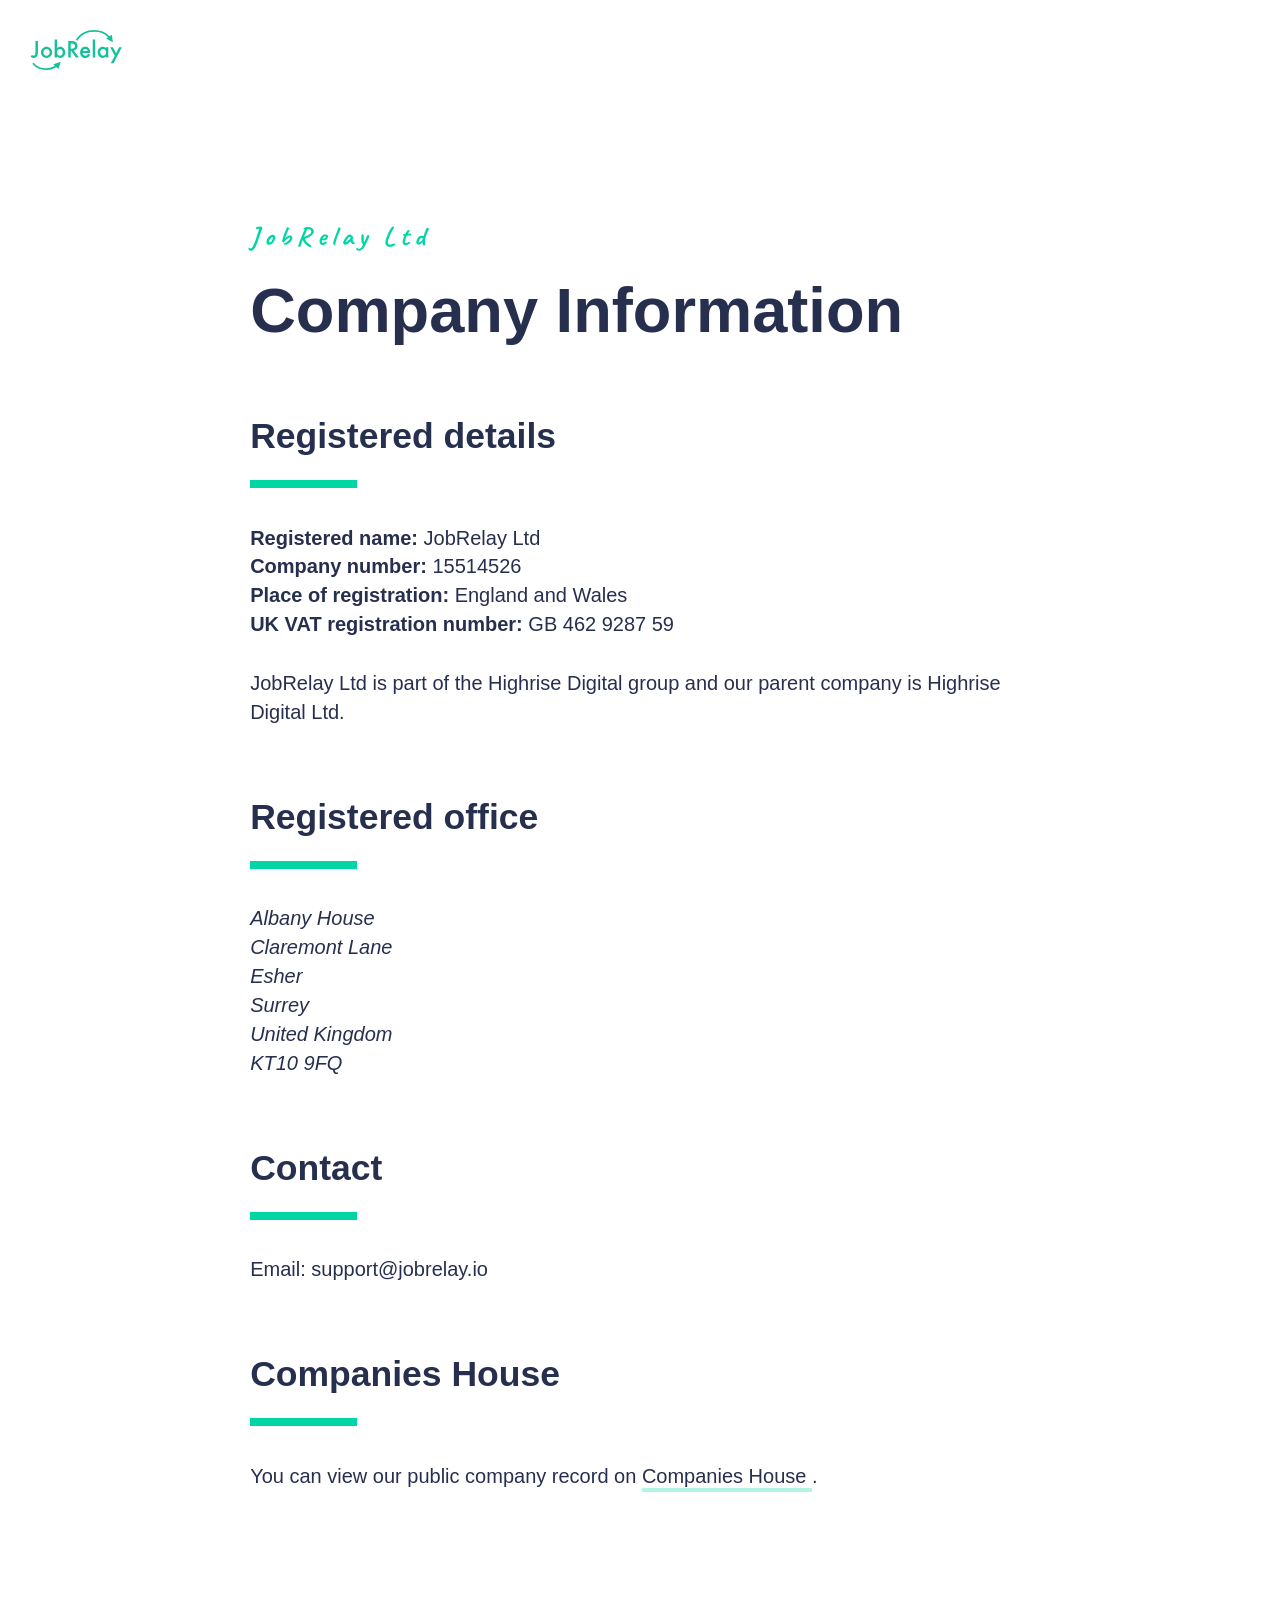
==== commit 2d46c989: "Update company info to include parent company" ====
--- a/company-information.html
+++ b/company-information.html
@@ -77,6 +77,8 @@
 			<strong>UK VAT registration number:</strong> GB 462 9287 59
 		</p>
 
+		<p>JobRelay Ltd is part of the Highrise Digital group and our parent company is Highrise Digital Ltd.</p>
+
 		<h2>Registered office</h2>
 
 		<address>
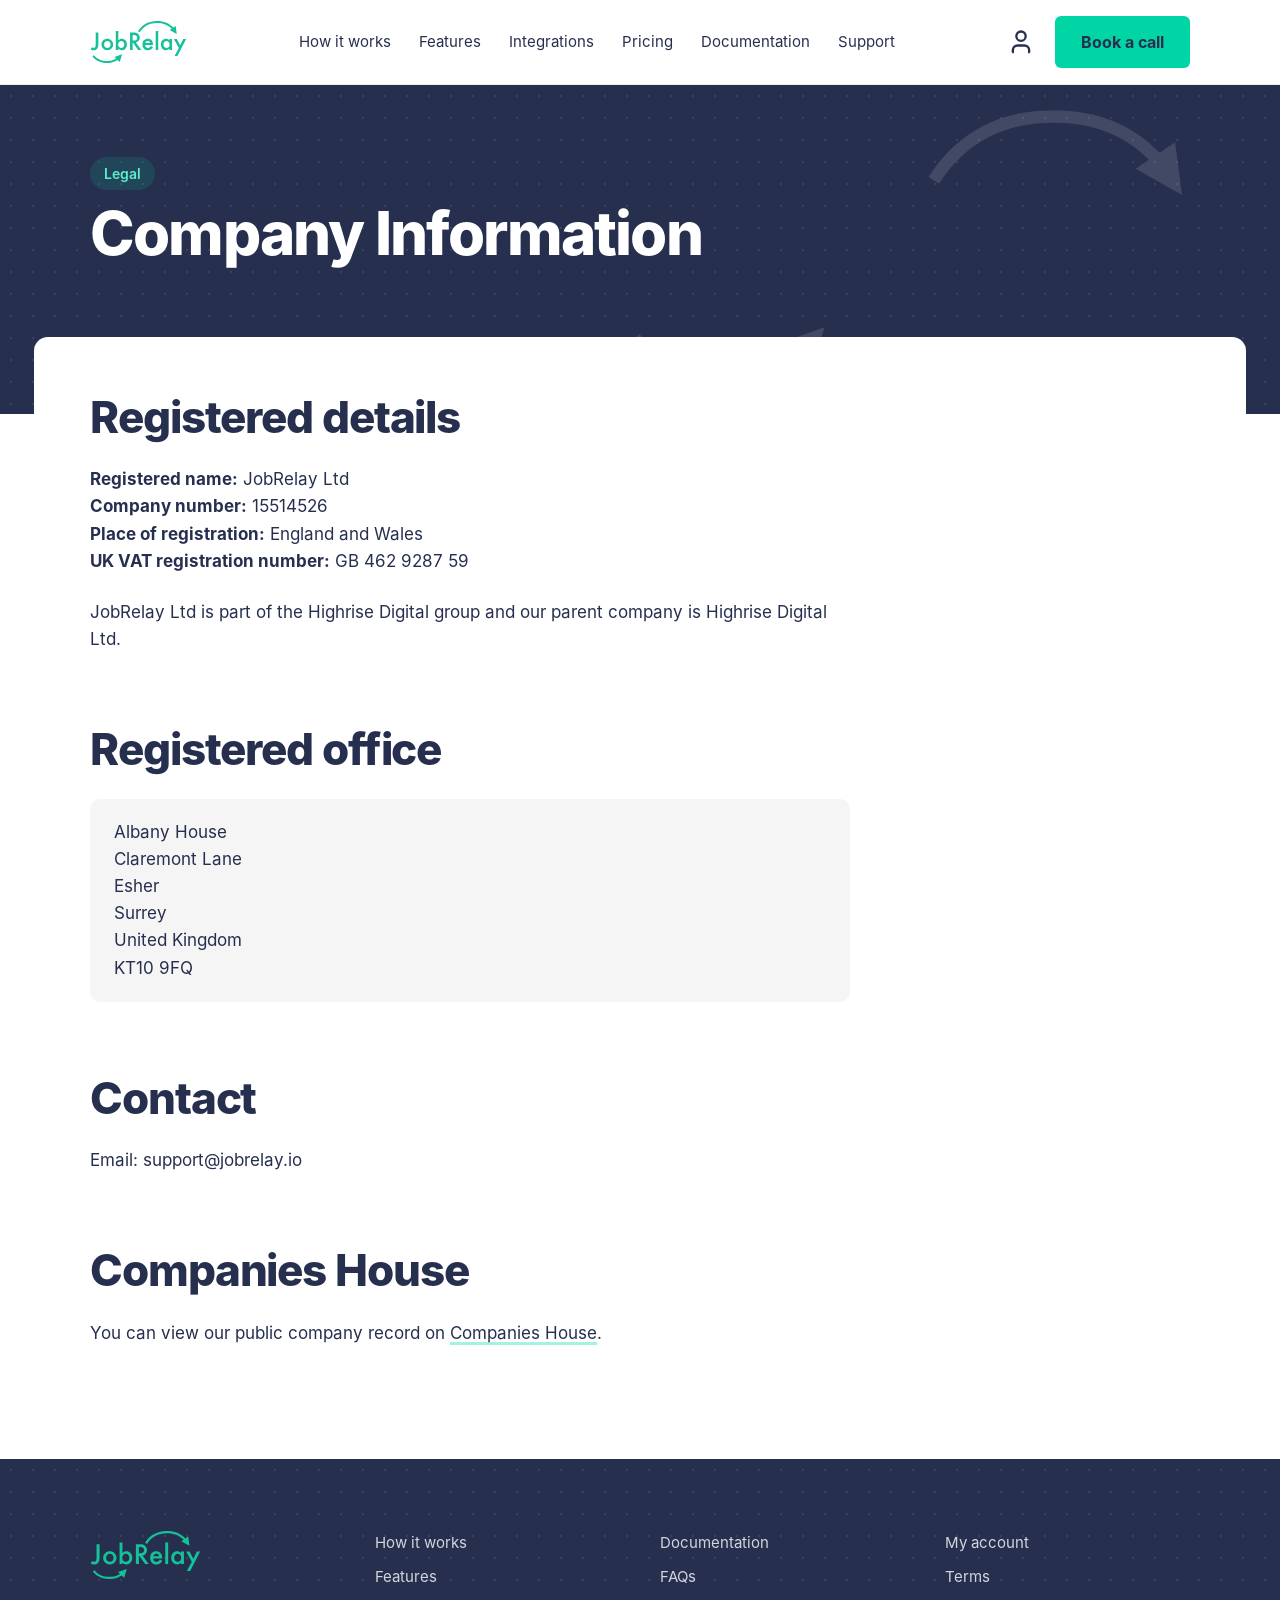
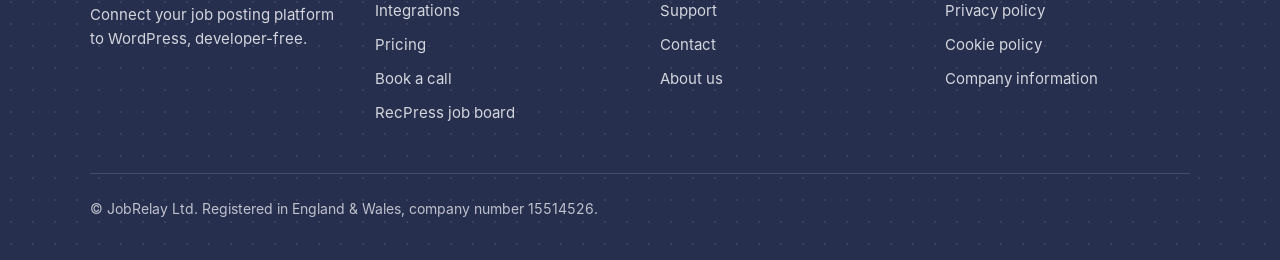
==== commit f4e501c9: "Restyle legal pages to match the new jobrelay.io design Rebuild the Terms, Privacy policy, Cookie po" ====
--- a/company-information.html
+++ b/company-information.html
@@ -1,109 +1,130 @@
 <!doctype html>
-
-<html lang="en">
+<html lang="en-GB">
 <head>
 	<meta charset="utf-8">
-	<title>JobRelay Ltd terms, conditions and policies</title>
-	<meta name="description" content="JobRelay Ltd terms, conditions and policies">
+	<meta name="viewport" content="width=device-width, initial-scale=1">
+	<title>Company Information | JobRelay</title>
+	<meta name="description" content="JobRelay Ltd registered company details, registered office and contact information.">
 	<meta name="author" content="JobRelay Ltd">
-	<link rel="stylesheet" href="assets/css/block-library.css">
-	<link rel="stylesheet" href="assets/css/style.css">
-
-	<style id="global-styles-inline-css" type="text/css">
-		body{--wp--preset--color--black: #000000;--wp--preset--color--cyan-bluish-gray: #abb8c3;--wp--preset--color--white: #FFFFFF;--wp--preset--color--pale-pink: #f78da7;--wp--preset--color--vivid-red: #cf2e2e;--wp--preset--color--luminous-vivid-orange: #ff6900;--wp--preset--color--luminous-vivid-amber: #fcb900;--wp--preset--color--light-green-cyan: #7bdcb5;--wp--preset--color--vivid-green-cyan: #00d084;--wp--preset--color--pale-cyan-blue: #8ed1fc;--wp--preset--color--vivid-cyan-blue: #0693e3;--wp--preset--color--vivid-purple: #9b51e0;--wp--preset--color--brand-1: var(--color--brand-1);--wp--preset--color--brand-2: var(--color--brand-2);--wp--preset--color--brand-text: var(--color--brand-text);--wp--preset--color--sr-black: #333333;--wp--preset--color--black-80: #5C5C5C;--wp--preset--color--black-40: #ADADAD;--wp--preset--color--black-20: #D6D6D6;--wp--preset--color--black-10: #EBEBEB;--wp--preset--color--black-05: #F5F5F5;--wp--preset--gradient--vivid-cyan-blue-to-vivid-purple: linear-gradient(135deg,rgba(6,147,227,1) 0%,rgb(155,81,224) 100%);--wp--preset--gradient--light-green-cyan-to-vivid-green-cyan: linear-gradient(135deg,rgb(122,220,180) 0%,rgb(0,208,130) 100%);--wp--preset--gradient--luminous-vivid-amber-to-luminous-vivid-orange: linear-gradient(135deg,rgba(252,185,0,1) 0%,rgba(255,105,0,1) 100%);--wp--preset--gradient--luminous-vivid-orange-to-vivid-red: linear-gradient(135deg,rgba(255,105,0,1) 0%,rgb(207,46,46) 100%);--wp--preset--gradient--very-light-gray-to-cyan-bluish-gray: linear-gradient(135deg,rgb(238,238,238) 0%,rgb(169,184,195) 100%);--wp--preset--gradient--cool-to-warm-spectrum: linear-gradient(135deg,rgb(74,234,220) 0%,rgb(151,120,209) 20%,rgb(207,42,186) 40%,rgb(238,44,130) 60%,rgb(251,105,98) 80%,rgb(254,248,76) 100%);--wp--preset--gradient--blush-light-purple: linear-gradient(135deg,rgb(255,206,236) 0%,rgb(152,150,240) 100%);--wp--preset--gradient--blush-bordeaux: linear-gradient(135deg,rgb(254,205,165) 0%,rgb(254,45,45) 50%,rgb(107,0,62) 100%);--wp--preset--gradient--luminous-dusk: linear-gradient(135deg,rgb(255,203,112) 0%,rgb(199,81,192) 50%,rgb(65,88,208) 100%);--wp--preset--gradient--pale-ocean: linear-gradient(135deg,rgb(255,245,203) 0%,rgb(182,227,212) 50%,rgb(51,167,181) 100%);--wp--preset--gradient--electric-grass: linear-gradient(135deg,rgb(202,248,128) 0%,rgb(113,206,126) 100%);--wp--preset--gradient--midnight: linear-gradient(135deg,rgb(2,3,129) 0%,rgb(40,116,252) 100%);--wp--preset--gradient--simple-social-images: radial-gradient( circle farthest-corner at 10.2% 55.8%,  rgba(252,37,103,1) 0%, rgba(250,38,151,1) 46.2%, rgba(186,8,181,1) 90.1% );--wp--preset--duotone--dark-grayscale: url('#wp-duotone-dark-grayscale');--wp--preset--duotone--grayscale: url('#wp-duotone-grayscale');--wp--preset--duotone--purple-yellow: url('#wp-duotone-purple-yellow');--wp--preset--duotone--blue-red: url('#wp-duotone-blue-red');--wp--preset--duotone--midnight: url('#wp-duotone-midnight');--wp--preset--duotone--magenta-yellow: url('#wp-duotone-magenta-yellow');--wp--preset--duotone--purple-green: url('#wp-duotone-purple-green');--wp--preset--duotone--blue-orange: url('#wp-duotone-blue-orange');--wp--preset--font-size--small: var(--step--1);--wp--preset--font-size--medium: var(--step-1);--wp--preset--font-size--large: var(--step-2);--wp--preset--font-size--x-large: 42px;--wp--preset--font-size--tiny: var(--step--2);--wp--preset--font-size--normal: var(--step-0);--wp--preset--font-size--extra-large: var(--step-3);--wp--preset--font-size--huge: var(--step-4);--wp--preset--font-size--gigantic: var(--step-5);--wp--preset--font-family--inter: Inter, sans-serif;--wp--preset--font-family--cursive: 'Caveat', cursive;}body { margin: 0; }body{background-color: var(--wp--preset--color--white);color: var(--wp--preset--color--brand-text, var(--wp--preset--color--brand-2));font-family: var(--wp--preset--font-family--inter);font-size: var(--wp--preset--font-size--normal);line-height: 1.444;}.wp-site-blocks > .alignleft { float: left; margin-right: 2em; }.wp-site-blocks > .alignright { float: right; margin-left: 2em; }.wp-site-blocks > .aligncenter { justify-content: center; margin-left: auto; margin-right: auto; }h1{font-family: var(--wp--preset--font-family--museo);font-size: var(--wp--preset--font-size--huge);}h2{font-size: var(--wp--preset--font-size--large);font-weight: bold;}h3{font-size: var(--wp--preset--font-size--medium);font-weight: bold;}h4{font-size: var(--wp--preset--font-size--normal);font-weight: bold;}h5{font-size: var(--wp--preset--font-size--normal);}h6{font-size: var(--wp--preset--font-size--small);}.has-black-color{color: var(--wp--preset--color--black) !important;}.has-cyan-bluish-gray-color{color: var(--wp--preset--color--cyan-bluish-gray) !important;}.has-white-color{color: var(--wp--preset--color--white) !important;}.has-pale-pink-color{color: var(--wp--preset--color--pale-pink) !important;}.has-vivid-red-color{color: var(--wp--preset--color--vivid-red) !important;}.has-luminous-vivid-orange-color{color: var(--wp--preset--color--luminous-vivid-orange) !important;}.has-luminous-vivid-amber-color{color: var(--wp--preset--color--luminous-vivid-amber) !important;}.has-light-green-cyan-color{color: var(--wp--preset--color--light-green-cyan) !important;}.has-vivid-green-cyan-color{color: var(--wp--preset--color--vivid-green-cyan) !important;}.has-pale-cyan-blue-color{color: var(--wp--preset--color--pale-cyan-blue) !important;}.has-vivid-cyan-blue-color{color: var(--wp--preset--color--vivid-cyan-blue) !important;}.has-vivid-purple-color{color: var(--wp--preset--color--vivid-purple) !important;}.has-brand-1-color{color: var(--wp--preset--color--brand-1) !important;}.has-brand-2-color{color: var(--wp--preset--color--brand-2) !important;}.has-brand-text-color{color: var(--wp--preset--color--brand-text) !important;}.has-sr-black-color{color: var(--wp--preset--color--sr-black) !important;}.has-black-80-color{color: var(--wp--preset--color--black-80) !important;}.has-black-40-color{color: var(--wp--preset--color--black-40) !important;}.has-black-20-color{color: var(--wp--preset--color--black-20) !important;}.has-black-10-color{color: var(--wp--preset--color--black-10) !important;}.has-black-05-color{color: var(--wp--preset--color--black-05) !important;}.has-black-background-color{background-color: var(--wp--preset--color--black) !important;}.has-cyan-bluish-gray-background-color{background-color: var(--wp--preset--color--cyan-bluish-gray) !important;}.has-white-background-color{background-color: var(--wp--preset--color--white) !important;}.has-pale-pink-background-color{background-color: var(--wp--preset--color--pale-pink) !important;}.has-vivid-red-background-color{background-color: var(--wp--preset--color--vivid-red) !important;}.has-luminous-vivid-orange-background-color{background-color: var(--wp--preset--color--luminous-vivid-orange) !important;}.has-luminous-vivid-amber-background-color{background-color: var(--wp--preset--color--luminous-vivid-amber) !important;}.has-light-green-cyan-background-color{background-color: var(--wp--preset--color--light-green-cyan) !important;}.has-vivid-green-cyan-background-color{background-color: var(--wp--preset--color--vivid-green-cyan) !important;}.has-pale-cyan-blue-background-color{background-color: var(--wp--preset--color--pale-cyan-blue) !important;}.has-vivid-cyan-blue-background-color{background-color: var(--wp--preset--color--vivid-cyan-blue) !important;}.has-vivid-purple-background-color{background-color: var(--wp--preset--color--vivid-purple) !important;}.has-brand-1-background-color{background-color: var(--wp--preset--color--brand-1) !important;}.has-brand-2-background-color{background-color: var(--wp--preset--color--brand-2) !important;}.has-brand-text-background-color{background-color: var(--wp--preset--color--brand-text) !important;}.has-sr-black-background-color{background-color: var(--wp--preset--color--sr-black) !important;}.has-black-80-background-color{background-color: var(--wp--preset--color--black-80) !important;}.has-black-40-background-color{background-color: var(--wp--preset--color--black-40) !important;}.has-black-20-background-color{background-color: var(--wp--preset--color--black-20) !important;}.has-black-10-background-color{background-color: var(--wp--preset--color--black-10) !important;}.has-black-05-background-color{background-color: var(--wp--preset--color--black-05) !important;}.has-black-border-color{border-color: var(--wp--preset--color--black) !important;}.has-cyan-bluish-gray-border-color{border-color: var(--wp--preset--color--cyan-bluish-gray) !important;}.has-white-border-color{border-color: var(--wp--preset--color--white) !important;}.has-pale-pink-border-color{border-color: var(--wp--preset--color--pale-pink) !important;}.has-vivid-red-border-color{border-color: var(--wp--preset--color--vivid-red) !important;}.has-luminous-vivid-orange-border-color{border-color: var(--wp--preset--color--luminous-vivid-orange) !important;}.has-luminous-vivid-amber-border-color{border-color: var(--wp--preset--color--luminous-vivid-amber) !important;}.has-light-green-cyan-border-color{border-color: var(--wp--preset--color--light-green-cyan) !important;}.has-vivid-green-cyan-border-color{border-color: var(--wp--preset--color--vivid-green-cyan) !important;}.has-pale-cyan-blue-border-color{border-color: var(--wp--preset--color--pale-cyan-blue) !important;}.has-vivid-cyan-blue-border-color{border-color: var(--wp--preset--color--vivid-cyan-blue) !important;}.has-vivid-purple-border-color{border-color: var(--wp--preset--color--vivid-purple) !important;}.has-brand-1-border-color{border-color: var(--wp--preset--color--brand-1) !important;}.has-brand-2-border-color{border-color: var(--wp--preset--color--brand-2) !important;}.has-brand-text-border-color{border-color: var(--wp--preset--color--brand-text) !important;}.has-sr-black-border-color{border-color: var(--wp--preset--color--sr-black) !important;}.has-black-80-border-color{border-color: var(--wp--preset--color--black-80) !important;}.has-black-40-border-color{border-color: var(--wp--preset--color--black-40) !important;}.has-black-20-border-color{border-color: var(--wp--preset--color--black-20) !important;}.has-black-10-border-color{border-color: var(--wp--preset--color--black-10) !important;}.has-black-05-border-color{border-color: var(--wp--preset--color--black-05) !important;}.has-vivid-cyan-blue-to-vivid-purple-gradient-background{background: var(--wp--preset--gradient--vivid-cyan-blue-to-vivid-purple) !important;}.has-light-green-cyan-to-vivid-green-cyan-gradient-background{background: var(--wp--preset--gradient--light-green-cyan-to-vivid-green-cyan) !important;}.has-luminous-vivid-amber-to-luminous-vivid-orange-gradient-background{background: var(--wp--preset--gradient--luminous-vivid-amber-to-luminous-vivid-orange) !important;}.has-luminous-vivid-orange-to-vivid-red-gradient-background{background: var(--wp--preset--gradient--luminous-vivid-orange-to-vivid-red) !important;}.has-very-light-gray-to-cyan-bluish-gray-gradient-background{background: var(--wp--preset--gradient--very-light-gray-to-cyan-bluish-gray) !important;}.has-cool-to-warm-spectrum-gradient-background{background: var(--wp--preset--gradient--cool-to-warm-spectrum) !important;}.has-blush-light-purple-gradient-background{background: var(--wp--preset--gradient--blush-light-purple) !important;}.has-blush-bordeaux-gradient-background{background: var(--wp--preset--gradient--blush-bordeaux) !important;}.has-luminous-dusk-gradient-background{background: var(--wp--preset--gradient--luminous-dusk) !important;}.has-pale-ocean-gradient-background{background: var(--wp--preset--gradient--pale-ocean) !important;}.has-electric-grass-gradient-background{background: var(--wp--preset--gradient--electric-grass) !important;}.has-midnight-gradient-background{background: var(--wp--preset--gradient--midnight) !important;}.has-simple-social-images-gradient-background{background: var(--wp--preset--gradient--simple-social-images) !important;}.has-small-font-size{font-size: var(--wp--preset--font-size--small) !important;}.has-medium-font-size{font-size: var(--wp--preset--font-size--medium) !important;}.has-large-font-size{font-size: var(--wp--preset--font-size--large) !important;}.has-x-large-font-size{font-size: var(--wp--preset--font-size--x-large) !important;}.has-tiny-font-size{font-size: var(--wp--preset--font-size--tiny) !important;}.has-normal-font-size{font-size: var(--wp--preset--font-size--normal) !important;}.has-extra-large-font-size{font-size: var(--wp--preset--font-size--extra-large) !important;}.has-huge-font-size{font-size: var(--wp--preset--font-size--huge) !important;}.has-gigantic-font-size{font-size: var(--wp--preset--font-size--gigantic) !important;}.has-inter-font-family{font-family: var(--wp--preset--font-family--inter) !important;}.has-cursive-font-family{font-family: var(--wp--preset--font-family--cursive) !important;}
-	</style>
-
+	<link rel="canonical" href="https://legal.jobrelay.io/company-information.html">
+	<link rel="preload" href="assets/fonts/inter/inter-400.woff2" as="font" type="font/woff2" crossorigin>
+	<link rel="preload" href="assets/fonts/inter/inter-800.woff2" as="font" type="font/woff2" crossorigin>
+	<link rel="stylesheet" href="assets/css/legal.css">
+	<script src="assets/js/legal.js" defer></script>
 </head>
-
 <body>
 
-	<header class="site-header" id="site-header">
+	<a class="skip-link" href="#main">Skip to content</a>
 
-		<div class="skip-link">
-			<a href="#main">Skip to content</a>
+	<header class="site-header">
+		<div class="wrap site-header__row">
+			<a class="site-header__logo" href="https://jobrelay.io/"><img src="assets/img/logo.svg" alt="JobRelay home" width="96" height="42"></a>
+
+			<button class="site-nav__toggle" type="button" aria-expanded="false" aria-controls="site-nav" aria-label="Open menu">
+				<svg class="icon-open" viewBox="0 0 24 24" fill="none" stroke="currentColor" stroke-width="2" stroke-linecap="round" aria-hidden="true"><path d="M4 7h16M4 12h16M4 17h16"/></svg>
+				<svg class="icon-close" viewBox="0 0 24 24" fill="none" stroke="currentColor" stroke-width="2" stroke-linecap="round" aria-hidden="true"><path d="M6 6l12 12M18 6L6 18"/></svg>
+			</button>
+
+			<nav class="site-nav" id="site-nav" aria-label="Main">
+				<ul class="site-nav__list">
+					<li><a href="https://jobrelay.io/how-does-jobrelay-work/">How it works</a></li>
+					<li><a href="https://jobrelay.io/features/">Features</a></li>
+					<li><a href="https://jobrelay.io/wordpress-integrations/">Integrations</a></li>
+					<li><a href="https://jobrelay.io/pricing/">Pricing</a></li>
+					<li><a href="https://jobrelay.io/docs/">Documentation</a></li>
+					<li><a href="https://jobrelay.io/support/">Support</a></li>
+					<li class="site-nav__mobile-only"><a href="https://jobrelay.io/my-account/">My account</a></li>
+					<li class="site-nav__mobile-only site-nav__button"><a class="button" href="https://jobrelay.io/book-a-consultation-call/">Book a call</a></li>
+				</ul>
+			</nav>
+
+			<div class="site-header__actions">
+				<a class="header-account" href="https://jobrelay.io/my-account/" title="My account">My account</a>
+				<a class="button" href="https://jobrelay.io/book-a-consultation-call/">Book a call</a>
+			</div>
+		</div>
+	</header>
+
+	<main id="main">
+		<section class="page-banner is-style-dots">
+			<div class="wrap">
+				<a class="banner-badge" href="index.html">Legal</a>
+				<h1>Company Information</h1>
+			</div>
+		</section>
+
+		<div class="page-sheet">
+			<div class="wrap legal-layout">
+				<div class="legal-content">
+					<h2 id="registered-details">Registered details</h2>
+
+					<p>
+						<strong>Registered name:</strong> JobRelay Ltd<br>
+						<strong>Company number:</strong> 15514526<br>
+						<strong>Place of registration:</strong> England and Wales<br>
+						<strong>UK VAT registration number:</strong> GB 462 9287 59
+					</p>
+
+					<p>JobRelay Ltd is part of the Highrise Digital group and our parent company is Highrise Digital Ltd.</p>
+
+					<h2 id="registered-office">Registered office</h2>
+
+					<address>
+						Albany House<br>
+						Claremont Lane<br>
+						Esher<br>
+						Surrey<br>
+						United Kingdom<br>
+						KT10 9FQ
+					</address>
+
+					<h2 id="contact">Contact</h2>
+
+					<p>Email: support@jobrelay.io</p>
+
+					<h2 id="companies-house">Companies House</h2>
+
+					<p>You can view our public company record on <a href="https://find-and-update.company-information.service.gov.uk/company/15514526">Companies House</a>.</p>
+				</div>
+			</div>
+		</div>
+	</main>
+
+	<footer class="site-footer is-style-dots">
+		<div class="wrap site-footer__grid">
+			<div>
+				<a class="site-footer__logo" href="https://jobrelay.io/"><img src="assets/img/logo.svg" alt="JobRelay home" width="110" height="48"></a>
+				<p>Connect your job posting platform to WordPress, developer-free.</p>
+			</div>
+
+			<ul class="footer-links">
+				<li><a href="https://jobrelay.io/how-does-jobrelay-work/">How it works</a></li>
+				<li><a href="https://jobrelay.io/features/">Features</a></li>
+				<li><a href="https://jobrelay.io/wordpress-integrations/">Integrations</a></li>
+				<li><a href="https://jobrelay.io/pricing/">Pricing</a></li>
+				<li><a href="https://jobrelay.io/book-a-consultation-call/">Book a call</a></li>
+				<li><a href="https://recpress.co.uk/">RecPress job board</a></li>
+			</ul>
+
+			<ul class="footer-links">
+				<li><a href="https://jobrelay.io/docs/">Documentation</a></li>
+				<li><a href="https://jobrelay.io/faqs/">FAQs</a></li>
+				<li><a href="https://jobrelay.io/support/">Support</a></li>
+				<li><a href="https://jobrelay.io/contact/">Contact</a></li>
+				<li><a href="https://jobrelay.io/about/">About us</a></li>
+			</ul>
+
+			<ul class="footer-links">
+				<li><a href="https://jobrelay.io/my-account/">My account</a></li>
+				<li><a href="terms-conditions.html">Terms</a></li>
+				<li><a href="privacy-policy.html">Privacy policy</a></li>
+				<li><a href="cookie-policy.html">Cookie policy</a></li>
+				<li><a href="company-information.html">Company information</a></li>
+			</ul>
 		</div>
 
-		<div class="site-header__inner">
-
-			<div class="site-info">
-
-				<a class="site-info__logo" href="index.html">
-
-					<svg width="502px" height="219px" viewBox="0 0 502 219" version="1.1" xmlns="http://www.w3.org/2000/svg" xmlns:xlink="http://www.w3.org/1999/xlink">
-						<title>jobrelay</title>
-						<g id="Page-1" stroke="none" stroke-width="1" fill="none" fill-rule="evenodd">
-							<g id="Artboard" transform="translate(-349.000000, -257.000000)" fill="#15C199">
-								<g id="jobrelay" transform="translate(352.000000, 257.000000)">
-									<g id="JobRelay" class="logo-text" transform="translate(0.000000, 52.035156)">
-										<path d="M40.6054688,8.49609375 L40.6054688,67.03125 C40.6054688,74.0234375 40.1171875,79.2382812 39.140625,82.6757812 C38.1640625,86.5820312 36.5039062,89.8828125 34.1601562,92.578125 C29.5898438,97.9296875 23.5351562,100.605469 15.9960938,100.605469 C10.2929688,100.605469 4.9609375,99.1210938 0,96.1523438 L6.6796875,84.4921875 C10,86.71875 13.1054688,87.8320312 15.9960938,87.8320312 C20.0585938,87.8320312 22.8710938,86.2890625 24.4335938,83.203125 C26.0742188,80.1171875 26.8945312,74.7265625 26.8945312,67.03125 L26.8945312,8.49609375 L40.6054688,8.49609375 Z" id="Path"></path>
-										<path d="M57.0703125,70.0195312 C57.0703125,61.7773438 60.0195312,54.765625 65.9179688,48.984375 C71.8164062,43.203125 79.0039062,40.3125 87.4804688,40.3125 C95.9960938,40.3125 103.222656,43.2226562 109.160156,49.0429688 C115.019531,54.8632812 117.949219,62.0117188 117.949219,70.4882812 C117.949219,79.0429688 115,86.2109375 109.101562,91.9921875 C103.164062,97.734375 95.8789062,100.605469 87.2460938,100.605469 C78.6914062,100.605469 71.5234375,97.6757812 65.7421875,91.8164062 C59.9609375,86.0351562 57.0703125,78.7695312 57.0703125,70.0195312 Z M70.546875,70.2539062 C70.546875,75.9570312 72.0703125,80.46875 75.1171875,83.7890625 C78.2421875,87.1484375 82.3632812,88.828125 87.4804688,88.828125 C92.6367188,88.828125 96.7578125,87.1679688 99.84375,83.8476562 C102.929688,80.5273438 104.472656,76.09375 104.472656,70.546875 C104.472656,65 102.929688,60.5664062 99.84375,57.2460938 C96.71875,53.8867188 92.5976562,52.2070312 87.4804688,52.2070312 C82.4414062,52.2070312 78.359375,53.8867188 75.234375,57.2460938 C72.109375,60.6054688 70.546875,64.9414062 70.546875,70.2539062 Z" id="Shape"></path>
-										<path d="M145.078125,0 L145.078125,48.515625 C150.351562,43.046875 156.328125,40.3125 163.007812,40.3125 C170.703125,40.3125 177.109375,43.1835938 182.226562,48.9257812 C187.34375,54.6289062 189.902344,61.7382812 189.902344,70.2539062 C189.902344,79.0429688 187.324219,86.3085938 182.167969,92.0507812 C177.050781,97.7539062 170.585938,100.605469 162.773438,100.605469 C156.171875,100.605469 150.273438,98.0664062 145.078125,92.9882812 L145.078125,98.9648438 L131.894531,98.9648438 L131.894531,0 L145.078125,0 Z M176.425781,70.8398438 C176.425781,65.3710938 174.941406,60.9179688 171.972656,57.4804688 C168.964844,53.9648438 165.195312,52.2070312 160.664062,52.2070312 C155.820312,52.2070312 151.875,53.90625 148.828125,57.3046875 C145.820312,60.6640625 144.316406,65.0390625 144.316406,70.4296875 C144.316406,75.9765625 145.800781,80.4101562 148.769531,83.7304688 C151.738281,87.1289062 155.644531,88.828125 160.488281,88.828125 C165.058594,88.828125 168.847656,87.1289062 171.855469,83.7304688 C174.902344,80.2929688 176.425781,75.9960938 176.425781,70.8398438 Z" id="Shape"></path>
-										<path d="M237.011719,60.4101563 L265.019531,98.9648438 L248.320312,98.9648438 L222.480469,61.9335938 L220.019531,61.9335938 L220.019531,98.9648438 L206.367188,98.9648438 L206.367188,8.49609375 L222.363281,8.49609375 C234.316406,8.49609375 242.949219,10.7421875 248.261719,15.234375 C254.121094,20.234375 257.050781,26.8359375 257.050781,35.0390625 C257.050781,41.4453125 255.214844,46.953125 251.542969,51.5625 C247.871094,56.171875 243.027344,59.1210938 237.011719,60.4101563 Z M220.019531,50.0390625 L224.355469,50.0390625 C237.285156,50.0390625 243.75,45.0976562 243.75,35.2148438 C243.75,25.9570312 237.460938,21.328125 224.882812,21.328125 L220.019531,21.328125 L220.019531,50.0390625 Z" id="Shape"></path>
-										<path d="M326.132812,73.5351562 L285.234375,73.5351562 C285.585938,78.2226562 287.109375,81.953125 289.804688,84.7265625 C292.5,87.4609375 295.957031,88.828125 300.175781,88.828125 C303.457031,88.828125 306.171875,88.046875 308.320312,86.484375 C310.429688,84.921875 312.832031,82.03125 315.527344,77.8125 L326.660156,84.0234375 C324.941406,86.953125 323.125,89.4628906 321.210938,91.5527344 C319.296875,93.6425781 317.246094,95.3613281 315.058594,96.7089844 C312.871094,98.0566406 310.507812,99.0429688 307.96875,99.6679688 C305.429688,100.292969 302.675781,100.605469 299.707031,100.605469 C291.191406,100.605469 284.355469,97.8710938 279.199219,92.4023438 C274.042969,86.8945312 271.464844,79.5898438 271.464844,70.4882812 C271.464844,61.4648438 273.964844,54.1601562 278.964844,48.5742188 C284.003906,43.0664062 290.683594,40.3125 299.003906,40.3125 C307.402344,40.3125 314.042969,42.9882812 318.925781,48.3398438 C323.769531,53.6523438 326.191406,61.015625 326.191406,70.4296875 L326.132812,73.5351562 Z M312.597656,62.7539062 C310.761719,55.7226562 306.328125,52.2070312 299.296875,52.2070312 C297.695312,52.2070312 296.191406,52.4511719 294.785156,52.9394531 C293.378906,53.4277344 292.099609,54.1308594 290.947266,55.0488281 C289.794922,55.9667969 288.808594,57.0703125 287.988281,58.359375 C287.167969,59.6484375 286.542969,61.1132812 286.113281,62.7539062 L312.597656,62.7539062 Z" id="Shape"></path>
-										<polygon id="Path" points="353.730469 0 353.730469 98.9648438 340.546875 98.9648438 340.546875 0"></polygon>
-										<path d="M412.5,41.8945312 L425.742188,41.8945312 L425.742188,98.9648438 L412.5,98.9648438 L412.5,92.9882812 C407.070312,98.0664062 401.230469,100.605469 394.980469,100.605469 C387.089844,100.605469 380.566406,97.7539062 375.410156,92.0507812 C370.292969,86.2304688 367.734375,78.9648438 367.734375,70.2539062 C367.734375,61.6992188 370.292969,54.5703125 375.410156,48.8671875 C380.527344,43.1640625 386.933594,40.3125 394.628906,40.3125 C401.269531,40.3125 407.226562,43.046875 412.5,48.515625 L412.5,41.8945312 Z M381.210938,70.2539062 C381.210938,75.7226562 382.675781,80.1757812 385.605469,83.6132812 C388.613281,87.0898438 392.402344,88.828125 396.972656,88.828125 C401.855469,88.828125 405.800781,87.1484375 408.808594,83.7890625 C411.816406,80.3125 413.320312,75.8984375 413.320312,70.546875 C413.320312,65.1953125 411.816406,60.78125 408.808594,57.3046875 C405.800781,53.90625 401.894531,52.2070312 397.089844,52.2070312 C392.558594,52.2070312 388.769531,53.9257812 385.722656,57.3632812 C382.714844,60.8398438 381.210938,65.1367188 381.210938,70.2539062 Z" id="Shape"></path>
-										<polygon id="Path" points="461.425781 88.359375 435.761719 41.8945312 451.054688 41.8945312 468.515625 74.7070312 484.804688 41.8945312 499.6875 41.8945312 454.21875 130.019531 439.160156 130.019531"></polygon>
-									</g>
-									<g id="Group-2" class="logo-shape" transform="translate(9.657590, 173.332544)" fill-rule="nonzero">
-										<path d="M155.540919,2.13162821e-14 L142.811357,40.5334215 L131.511782,29.6219705 C116.090416,40.3114604 97.2696212,45.6674562 75.1975135,45.6674562 C43.1075189,45.6674562 17.8899562,34.3462707 0,11.7730503 L7.83716404,5.56186207 C23.7618247,25.6553084 46.0635497,35.6674562 75.1975135,35.6674562 C94.4595272,35.6674562 110.735008,31.2909104 124.155505,22.5178338 L115.476445,14.1364034 L155.540919,2.13162821e-14 Z" id="Path"></path>
-									</g>
-									<g id="Group" class="logo-shape" transform="translate(248.187987, 0.000000)" fill-rule="nonzero">
-										<path d="M99.8120129,0 C134.612122,0 162.945546,11.3759339 184.520365,33.9994356 L196.939062,25.623621 L202.436678,67.7517139 L165.435634,46.8729513 L176.100384,39.6794251 C156.569301,19.853054 131.231005,10 99.8120129,10 C59.5497997,10 29.2794079,26.1800368 8.424807,58.793242 L0,53.4059767 C22.7131075,17.8863694 56.1757885,0 99.8120129,0 Z" id="Path"></path>
-									</g>
-								</g>
-							</g>
-						</g>
-					</svg>
-				</a>
-
-			</div>
-
-		</div><!-- // site-header__inner -->
-
-	</header>
-
-	<main id="main" class="entry-content">
-
-		<p class="is-style-eyebrow">JobRelay Ltd</p>
-
-		<h1>Company Information</h1>
-
-		<h2>Registered details</h2>
-
-		<p>
-			<strong>Registered name:</strong> JobRelay Ltd<br>
-			<strong>Company number:</strong> 15514526<br>
-			<strong>Place of registration:</strong> England and Wales<br>
-			<strong>UK VAT registration number:</strong> GB 462 9287 59
-		</p>
-
-		<p>JobRelay Ltd is part of the Highrise Digital group and our parent company is Highrise Digital Ltd.</p>
-
-		<h2>Registered office</h2>
-
-		<address>
-			Albany House<br>
-			Claremont Lane<br>
-			Esher<br>
-			Surrey<br>
-			United Kingdom<br>
-			KT10 9FQ
-		</address>
-
-		<h2>Contact</h2>
-
-		<p>Email: support@jobrelay.io</p>
-
-		<h2>Companies House</h2>
-
-		<p>
-			You can view our public company record on
-			<a href="https://find-and-update.company-information.service.gov.uk/company/15514526">
-				Companies House
-			</a>.
-		</p>
-
-	</main>
+		<p class="wrap footer-legal">&copy; JobRelay Ltd. Registered in England &amp; Wales, company number 15514526.</p>
+	</footer>
 
 </body>
-</html>+</html>
--- a/assets/css/legal.css
+++ b/assets/css/legal.css
@@ -0,0 +1,912 @@
+/**
+ * JobRelay legal pages.
+ *
+ * Matches the jobrelay.io block theme: the colours, type scale, spacing
+ * and radii below come from the theme's theme.json, and the header,
+ * banner, sheet, links and footer follow its assets/css/theme.css.
+ */
+
+/* ---------- Fonts ---------- */
+
+@font-face {
+	font-display: swap;
+	font-family: Inter;
+	font-style: normal;
+	font-weight: 400;
+	src: url("../fonts/inter/inter-400.woff2") format("woff2");
+}
+
+@font-face {
+	font-display: swap;
+	font-family: Inter;
+	font-style: normal;
+	font-weight: 500;
+	src: url("../fonts/inter/inter-500.woff2") format("woff2");
+}
+
+@font-face {
+	font-display: swap;
+	font-family: Inter;
+	font-style: normal;
+	font-weight: 600;
+	src: url("../fonts/inter/inter-600.woff2") format("woff2");
+}
+
+@font-face {
+	font-display: swap;
+	font-family: Inter;
+	font-style: normal;
+	font-weight: 700;
+	src: url("../fonts/inter/inter-700.woff2") format("woff2");
+}
+
+@font-face {
+	font-display: swap;
+	font-family: Inter;
+	font-style: normal;
+	font-weight: 800;
+	src: url("../fonts/inter/inter-800.woff2") format("woff2");
+}
+
+/* ---------- Design tokens (theme.json) ---------- */
+
+:root {
+	--navy: #272F4F;
+	--mint: #00D6A5;
+	--mint-dark: #00805F;
+	--mint-light: #E3FAF3;
+	--white: #FFFFFF;
+	--grey-light: #F5F5F5;
+	--grey: #EBEBEB;
+	--grey-dark: #5C5C5C;
+
+	--space-20: 8px;
+	--space-30: 12px;
+	--space-40: 20px;
+	--space-50: 32px;
+	--space-60: clamp(40px, 5vw, 56px);
+	--space-70: clamp(48px, 6vw, 72px);
+	--space-80: clamp(72px, 9vw, 112px);
+
+	--font-x-small: 14px;
+	--font-small: 15px;
+	--font-medium: 17px;
+	--font-large: clamp(18px, 1.2vw + 13px, 19px);
+	--font-x-large: clamp(21px, 1vw + 17px, 24px);
+	--font-xx-large: clamp(32px, 2.5vw + 22px, 44px);
+	--font-huge: clamp(40px, 4vw + 24px, 60px);
+
+	--radius-small: 4px;
+	--radius-medium: 6px;
+	--radius-large: 10px;
+	--radius-x-large: 14px;
+
+	--content-size: 760px;
+	--wide-size: 1100px;
+	--gutter: var(--space-40);
+	--sheet-overlap: clamp(48px, 6vw, 80px);
+}
+
+/* ---------- Base ---------- */
+
+*,
+*::before,
+*::after {
+	box-sizing: border-box;
+}
+
+html {
+	-webkit-text-size-adjust: 100%;
+	scroll-behavior: smooth;
+}
+
+@media (prefers-reduced-motion: reduce) {
+	html {
+		scroll-behavior: auto;
+	}
+}
+
+body {
+	background-color: var(--white);
+	color: var(--navy);
+	font-family: Inter, "Helvetica Neue", Helvetica, Arial, sans-serif;
+	font-size: var(--font-medium);
+	line-height: 1.6;
+	margin: 0;
+	-webkit-font-smoothing: antialiased;
+}
+
+img {
+	display: block;
+	height: auto;
+	max-width: 100%;
+}
+
+a {
+	color: var(--navy);
+}
+
+a:hover {
+	color: #00A07B;
+}
+
+:focus-visible {
+	outline: 2px solid var(--mint-dark);
+	outline-offset: 2px;
+}
+
+h1,
+h2,
+h3,
+h4 {
+	font-weight: 800;
+	letter-spacing: -0.025em;
+	line-height: 1.12;
+	margin: 0;
+}
+
+h1 {
+	font-size: var(--font-huge);
+	letter-spacing: -0.03em;
+	line-height: 1.05;
+}
+
+h2 {
+	font-size: var(--font-xx-large);
+}
+
+h3 {
+	font-size: 20px;
+	font-weight: 700;
+	letter-spacing: 0;
+	line-height: 1.3;
+}
+
+h4 {
+	font-size: var(--font-large);
+	font-weight: 700;
+	letter-spacing: 0;
+}
+
+/* Wide area: lines up with the header, banner and footer. */
+.wrap {
+	margin-inline: auto;
+	max-width: var(--wide-size);
+	width: 100%;
+}
+
+.skip-link {
+	background: var(--mint);
+	border-radius: var(--radius-medium);
+	color: var(--navy);
+	font-weight: 700;
+	left: var(--gutter);
+	padding: 10px 16px;
+	position: absolute;
+	top: -100px;
+	z-index: 100;
+}
+
+.skip-link:focus {
+	top: 12px;
+}
+
+/* ---------- Header ---------- */
+
+.site-header {
+	background-color: var(--white);
+	border-bottom: 1px solid var(--grey);
+	padding: 16px var(--gutter);
+	position: relative;
+	z-index: 10;
+}
+
+.site-header__row {
+	align-items: center;
+	display: flex;
+	gap: 16px 32px;
+	justify-content: space-between;
+}
+
+.site-header__logo {
+	flex-shrink: 0;
+}
+
+.site-header__logo img {
+	width: 96px;
+}
+
+.site-nav__list {
+	display: flex;
+	flex-wrap: wrap;
+	gap: 8px 28px;
+	list-style: none;
+	margin: 0;
+	padding: 0;
+}
+
+.site-nav__list a {
+	font-size: var(--font-small);
+	text-decoration: none;
+}
+
+.site-header__actions {
+	align-items: center;
+	display: flex;
+	gap: 20px;
+}
+
+/*
+ * My account, shown as a person icon. The text stays for screen readers;
+ * the icon is a CSS mask so it takes the link colour.
+ */
+.header-account {
+	border-radius: 50%;
+	color: var(--navy);
+	display: block;
+	height: 28px;
+	overflow: hidden;
+	position: relative;
+	text-indent: 100%;
+	transition: color 0.2s ease;
+	white-space: nowrap;
+	width: 28px;
+}
+
+.header-account::before {
+	background-color: currentColor;
+	content: "";
+	inset: 0;
+	-webkit-mask: url("data:image/svg+xml,%3Csvg xmlns='http://www.w3.org/2000/svg' viewBox='0 0 24 24' fill='none' stroke='black' stroke-width='2' stroke-linecap='round' stroke-linejoin='round'%3E%3Ccircle cx='12' cy='7' r='4'/%3E%3Cpath d='M19 21v-2a4 4 0 0 0-4-4H9a4 4 0 0 0-4 4v2'/%3E%3C/svg%3E") no-repeat center / contain;
+	mask: url("data:image/svg+xml,%3Csvg xmlns='http://www.w3.org/2000/svg' viewBox='0 0 24 24' fill='none' stroke='black' stroke-width='2' stroke-linecap='round' stroke-linejoin='round'%3E%3Ccircle cx='12' cy='7' r='4'/%3E%3Cpath d='M19 21v-2a4 4 0 0 0-4-4H9a4 4 0 0 0-4 4v2'/%3E%3C/svg%3E") no-repeat center / contain;
+	position: absolute;
+}
+
+.header-account:is(:hover, :focus-visible) {
+	color: var(--mint-dark);
+}
+
+/* Burger button: only below 1024px. */
+.site-nav__toggle {
+	align-items: center;
+	background: none;
+	border: 0;
+	color: var(--navy);
+	cursor: pointer;
+	display: none;
+	height: 40px;
+	justify-content: center;
+	margin-right: -8px;
+	padding: 0;
+	width: 40px;
+}
+
+.site-nav__toggle svg {
+	height: 24px;
+	width: 24px;
+}
+
+.site-nav__toggle .icon-close,
+.site-nav__toggle[aria-expanded="true"] .icon-open {
+	display: none;
+}
+
+.site-nav__toggle[aria-expanded="true"] .icon-close {
+	display: block;
+}
+
+.site-nav__mobile-only {
+	display: none;
+}
+
+/* Wide screens: a mint line swipes in under the links on hover. */
+@media (min-width: 1024px) {
+	.site-nav__list a {
+		background-image: linear-gradient(var(--mint), var(--mint));
+		background-position: 0 100%;
+		background-repeat: no-repeat;
+		background-size: 0% 2px;
+		color: var(--navy);
+		padding-bottom: 4px;
+		transition: background-size 0.4s cubic-bezier(0.65, 0, 0.35, 1);
+	}
+
+	.site-nav__list a:is(:hover, :focus-visible) {
+		background-size: 100% 2px;
+	}
+}
+
+/*
+ * Below 1024px the header is the logo and the burger. The menu opens
+ * as a panel under the header, with My account and Book a call in it.
+ */
+@media (max-width: 1023px) {
+	.site-nav__toggle {
+		display: flex;
+	}
+
+	.site-header__actions {
+		display: none;
+	}
+
+	.site-nav {
+		background: var(--white);
+		border-bottom: 1px solid var(--grey);
+		box-shadow: 0 16px 32px rgba(39, 47, 79, 0.08);
+		display: none;
+		left: 0;
+		padding: 8px var(--gutter) var(--space-50);
+		position: absolute;
+		right: 0;
+		top: 100%;
+	}
+
+	.site-nav.is-open {
+		display: block;
+	}
+
+	.site-nav__list {
+		flex-direction: column;
+		gap: 0;
+	}
+
+	.site-nav__list li {
+		border-bottom: 1px solid var(--grey);
+	}
+
+	.site-nav__list a {
+		display: block;
+		font-size: var(--font-medium);
+		font-weight: 600;
+		padding: 14px 0;
+	}
+
+	.site-nav__mobile-only {
+		display: block;
+	}
+
+	.site-nav__list .site-nav__button {
+		border-bottom: 0;
+		margin-top: var(--space-50);
+	}
+
+	.site-nav__list .site-nav__button a {
+		text-align: center;
+	}
+}
+
+/* ---------- Buttons ---------- */
+
+/* Mint button; a slightly deeper mint swipes in from the left on hover. */
+.button {
+	background-color: var(--mint);
+	background-image: linear-gradient(#00c496, #00c496);
+	background-position: left center;
+	background-repeat: no-repeat;
+	background-size: 0% 100%;
+	border-radius: var(--radius-medium);
+	color: var(--navy);
+	display: inline-block;
+	font-size: 16px;
+	font-weight: 700;
+	line-height: 1.5;
+	padding: 14px 26px;
+	text-decoration: none;
+	transition: background-size 0.4s cubic-bezier(0.65, 0, 0.35, 1), transform 0.2s ease;
+}
+
+.button:is(:hover, :focus-visible) {
+	background-size: 100% 100%;
+	color: var(--navy);
+	transform: translate(1px, -1px);
+}
+
+@media (prefers-reduced-motion: reduce) {
+	.button {
+		transition: none;
+	}
+}
+
+/* ---------- Banner ---------- */
+
+/* Faint white dot grid over a navy background. */
+.is-style-dots {
+	isolation: isolate;
+	position: relative;
+}
+
+.is-style-dots::before {
+	background-image: radial-gradient(rgba(255, 255, 255, 0.09) 1px, transparent 1.4px);
+	background-size: 22px 22px;
+	content: "";
+	inset: 0;
+	pointer-events: none;
+	position: absolute;
+	z-index: -1;
+}
+
+/*
+ * Navy page title banner with the relay arrows from the logo on the
+ * right. The extra bottom padding makes room for the white sheet that
+ * overlaps it (see .page-sheet).
+ */
+.page-banner {
+	background-color: var(--navy);
+	color: var(--white);
+	overflow: hidden;
+	padding: var(--space-70) var(--gutter) calc(var(--space-70) + var(--sheet-overlap));
+}
+
+.page-banner::after {
+	aspect-ratio: 460 / 222;
+	background: url("../img/relay-mark.svg") no-repeat center / contain;
+	content: "";
+	height: 110%;
+	max-width: 45%;
+	opacity: 0.12;
+	pointer-events: none;
+	position: absolute;
+	right: max(var(--gutter), calc((100% - var(--wide-size)) / 2));
+	top: 50%;
+	transform: translateY(-50%);
+	z-index: -1;
+}
+
+@media (max-width: 781px) {
+	.page-banner::after {
+		display: none;
+	}
+}
+
+.page-banner .wrap > * + * {
+	margin-top: 24px;
+}
+
+.page-banner h1 {
+	max-width: var(--content-size);
+	text-wrap: balance;
+}
+
+/* Pill above the title, like the "Documentation" badge on the site. */
+.banner-badge {
+	background: rgba(0, 214, 165, 0.14);
+	border-radius: 999px;
+	color: #5BF0CB;
+	display: inline-block;
+	font-size: var(--font-x-small);
+	font-weight: 600;
+	line-height: 1.5;
+	margin: 0 0 12px;
+	padding: 6px 14px;
+	text-decoration: none;
+	transition: background-color 0.2s ease;
+}
+
+a.banner-badge:is(:hover, :focus-visible) {
+	background: rgba(0, 214, 165, 0.24);
+	color: #5BF0CB;
+}
+
+.page-banner .wrap > .banner-badge + h1 {
+	margin-top: 0;
+}
+
+.banner-intro {
+	color: rgba(255, 255, 255, 0.82);
+	font-size: var(--font-medium);
+	margin-bottom: 0;
+	max-width: 620px;
+}
+
+.banner-updated {
+	font-size: var(--font-small);
+	margin-bottom: 0;
+	opacity: 0.8;
+}
+
+/* Banner entrance: contents fade in and rise, one after another. */
+@media (prefers-reduced-motion: no-preference) {
+	.page-banner .wrap > * {
+		animation: banner-in 0.7s cubic-bezier(0.22, 1, 0.36, 1) both;
+	}
+
+	.page-banner .wrap > :nth-child(2) {
+		animation-delay: 0.08s;
+	}
+
+	.page-banner .wrap > :nth-child(n + 3) {
+		animation-delay: 0.16s;
+	}
+
+	.page-banner::after {
+		animation: fade-in 1.2s ease 0.2s both;
+	}
+}
+
+@keyframes banner-in {
+	from {
+		opacity: 0;
+		transform: translateY(12px);
+	}
+}
+
+@keyframes fade-in {
+	from {
+		opacity: 0;
+	}
+}
+
+/* ---------- Sheet ---------- */
+
+/*
+ * The content sits on a white panel with rounded top corners that
+ * overlaps the bottom of the banner, as on the site's pages.
+ */
+.page-sheet {
+	margin-top: calc(-1 * var(--sheet-overlap));
+	padding: var(--space-60) var(--gutter) var(--space-80);
+	position: relative;
+	z-index: 1;
+}
+
+.page-sheet::before {
+	background-color: var(--white);
+	border-radius: var(--radius-x-large) var(--radius-x-large) 0 0;
+	content: "";
+	height: calc(var(--sheet-overlap) + 1px);
+	left: max(0px, calc((100% - var(--wide-size)) / 2 - var(--space-60)));
+	position: absolute;
+	right: max(0px, calc((100% - var(--wide-size)) / 2 - var(--space-60)));
+	top: 0;
+	z-index: -1;
+}
+
+/* Contents list beside the text on wide screens, above it on phones. */
+.legal-layout {
+	display: grid;
+	gap: var(--space-50) var(--space-70);
+	grid-template-columns: minmax(0, var(--content-size));
+}
+
+@media (min-width: 960px) {
+	.legal-layout--toc {
+		grid-template-columns: minmax(0, var(--content-size)) 260px;
+		justify-content: space-between;
+	}
+
+	.legal-layout--toc .legal-toc {
+		grid-column: 2;
+		grid-row: 1;
+	}
+}
+
+/* ---------- Content ---------- */
+
+.legal-content > * {
+	margin-bottom: 0;
+	margin-top: 24px;
+}
+
+.legal-content > :first-child {
+	margin-top: 0;
+}
+
+.legal-content > h2 {
+	margin-top: var(--space-70);
+	scroll-margin-top: 24px;
+}
+
+.legal-content > h3 {
+	margin-top: var(--space-50);
+	scroll-margin-top: 24px;
+}
+
+.legal-content > :is(h2, h3) + :is(h2, h3) {
+	margin-top: var(--space-40);
+}
+
+.legal-content > h2:first-child {
+	margin-top: 0;
+}
+
+/*
+ * Numbered sections: a small mint "01" above each heading, as the
+ * original pages numbered their sections.
+ */
+.legal-content {
+	counter-reset: section;
+}
+
+.legal-content .is-style-section-title-count {
+	counter-increment: section;
+	font-size: clamp(26px, 1.5vw + 20px, 32px);
+}
+
+.legal-content .is-style-section-title-count::before {
+	color: var(--mint-dark);
+	content: counter(section, decimal-leading-zero);
+	display: block;
+	font-size: var(--font-x-small);
+	font-weight: 700;
+	letter-spacing: 0.08em;
+	margin-bottom: 10px;
+}
+
+/* Lists: space between items, but not after the last one. */
+.legal-content :where(ul, ol) {
+	padding-left: 1.3em;
+}
+
+.legal-content :where(ul, ol) > li + li,
+.legal-content li > :where(ul, ol) {
+	margin-top: var(--space-20);
+}
+
+.legal-content li::marker {
+	color: var(--mint-dark);
+}
+
+.legal-content ol > li::marker {
+	font-weight: 700;
+}
+
+.legal-content address {
+	background-color: var(--grey-light);
+	border-radius: var(--radius-large);
+	font-style: normal;
+	padding: 20px 24px;
+}
+
+/*
+ * Links: navy text with a soft mint underline. On hover a solid mint
+ * line swipes across from the left.
+ */
+.legal-content a,
+.legal-cards a {
+	background-image:
+		linear-gradient(var(--mint), var(--mint)),
+		linear-gradient(rgba(0, 214, 165, 0.35), rgba(0, 214, 165, 0.35));
+	background-position: 0 100%, 0 100%;
+	background-repeat: no-repeat;
+	background-size: 0% 3px, 100% 3px;
+	color: var(--navy);
+	overflow-wrap: anywhere;
+	padding-bottom: 2px;
+	text-decoration: none;
+	transition: background-size 0.4s cubic-bezier(0.65, 0, 0.35, 1), color 0.15s ease;
+}
+
+.legal-content a:is(:hover, :focus-visible) {
+	background-size: 100% 3px, 100% 3px;
+	color: var(--navy);
+}
+
+@media (prefers-reduced-motion: reduce) {
+	.legal-content a {
+		transition: color 0.15s ease;
+	}
+}
+
+/* ---------- Contents list ---------- */
+
+/*
+ * White card with a grey border. A grey line runs down the left and the
+ * section you're reading gets a mint marker (set by assets/js/legal.js).
+ * On wide screens it stays in view as you scroll.
+ */
+.legal-toc {
+	align-self: start;
+	background-color: var(--white);
+	border: 1px solid var(--grey);
+	border-radius: var(--radius-large);
+	padding: 0;
+}
+
+.legal-toc > summary {
+	color: var(--grey-dark);
+	cursor: pointer;
+	font-size: var(--font-x-small);
+	font-weight: 700;
+	letter-spacing: 0.08em;
+	list-style: none;
+	padding: 18px 24px;
+	position: relative;
+	text-transform: uppercase;
+}
+
+.legal-toc > summary::-webkit-details-marker {
+	display: none;
+}
+
+.legal-toc > summary::after {
+	border-bottom: 2px solid currentColor;
+	border-right: 2px solid currentColor;
+	content: "";
+	height: 8px;
+	position: absolute;
+	right: 24px;
+	top: 50%;
+	transform: translateY(-75%) rotate(45deg);
+	transition: transform 0.2s ease;
+	width: 8px;
+}
+
+.legal-toc[open] > summary::after {
+	transform: translateY(-25%) rotate(-135deg);
+}
+
+.legal-toc ol {
+	border-left: 2px solid var(--grey);
+	display: flex;
+	flex-direction: column;
+	gap: 2px;
+	list-style: none;
+	margin: 0 24px 24px;
+	padding: 0;
+}
+
+.legal-toc a {
+	border-left: 2px solid transparent;
+	color: var(--navy);
+	display: block;
+	font-size: var(--font-small);
+	font-weight: 500;
+	line-height: 1.4;
+	margin-left: -2px;
+	padding: 6px 0 6px 14px;
+	text-decoration: none;
+}
+
+.legal-toc a:hover {
+	color: var(--mint-dark);
+}
+
+.legal-toc a[aria-current="location"] {
+	border-left-color: var(--mint);
+	color: var(--mint-dark);
+	font-weight: 700;
+}
+
+@media (min-width: 960px) {
+	.legal-toc {
+		max-height: calc(100vh - 48px);
+		overflow-y: auto;
+		position: sticky;
+		top: 24px;
+	}
+
+	.legal-toc > summary {
+		cursor: default;
+		padding-bottom: 12px;
+		pointer-events: none;
+	}
+
+	.legal-toc > summary::after {
+		content: none;
+	}
+}
+
+/* ---------- Index cards ---------- */
+
+.legal-cards {
+	display: grid;
+	gap: var(--space-40);
+	grid-template-columns: repeat(auto-fill, minmax(min(100%, 240px), 1fr));
+	list-style: none;
+	margin: 0;
+	padding: 0;
+}
+
+.legal-cards a {
+	background: var(--white);
+	border: 1px solid var(--grey);
+	border-radius: var(--radius-large);
+	display: flex;
+	flex-direction: column;
+	gap: 8px;
+	height: 100%;
+	padding: 24px;
+	transition: border-color 0.2s ease, box-shadow 0.2s ease, transform 0.2s ease;
+}
+
+.legal-cards a:is(:hover, :focus-visible) {
+	border-color: var(--mint);
+	box-shadow: 0 12px 28px rgba(39, 47, 79, 0.08);
+	color: var(--navy);
+	transform: translateY(-2px);
+}
+
+.legal-cards strong {
+	font-size: 20px;
+	font-weight: 700;
+	line-height: 1.3;
+}
+
+.legal-cards span {
+	color: var(--grey-dark);
+	font-size: var(--font-small);
+}
+
+/* "Read" with an arrow, pushed to the bottom of the card. */
+.legal-cards em {
+	align-items: center;
+	color: var(--mint-dark);
+	display: inline-flex;
+	font-size: var(--font-small);
+	font-style: normal;
+	font-weight: 700;
+	gap: 8px;
+	margin-top: auto;
+	padding-top: 8px;
+}
+
+.legal-cards em::after {
+	background: currentColor;
+	content: "";
+	height: 16px;
+	-webkit-mask: url("data:image/svg+xml,%3Csvg xmlns='http://www.w3.org/2000/svg' viewBox='0 0 24 24' fill='none' stroke='black' stroke-width='2.2' stroke-linecap='round' stroke-linejoin='round'%3E%3Cpath d='M5 12h14'/%3E%3Cpath d='m13 6 6 6-6 6'/%3E%3C/svg%3E") no-repeat center / contain;
+	mask: url("data:image/svg+xml,%3Csvg xmlns='http://www.w3.org/2000/svg' viewBox='0 0 24 24' fill='none' stroke='black' stroke-width='2.2' stroke-linecap='round' stroke-linejoin='round'%3E%3Cpath d='M5 12h14'/%3E%3Cpath d='m13 6 6 6-6 6'/%3E%3C/svg%3E") no-repeat center / contain;
+	transition: transform 0.2s ease;
+	width: 16px;
+}
+
+.legal-cards a:hover em::after {
+	transform: translateX(3px);
+}
+
+@media (prefers-reduced-motion: reduce) {
+	.legal-cards a,
+	.legal-cards em::after {
+		transition: none;
+	}
+}
+
+/* ---------- Footer ---------- */
+
+.site-footer {
+	background-color: var(--navy);
+	color: rgba(255, 255, 255, 0.8);
+	font-size: var(--font-small);
+	padding: 72px var(--gutter) 40px;
+}
+
+.site-footer a {
+	color: inherit;
+	text-decoration: none;
+}
+
+.site-footer a:is(:hover, :focus) {
+	color: var(--white);
+	text-decoration: underline;
+}
+
+.site-footer__grid {
+	display: grid;
+	gap: 40px;
+	grid-template-columns: repeat(auto-fill, minmax(min(100%, 12rem), 1fr));
+}
+
+.site-footer__grid p {
+	margin: 24px 0 0;
+}
+
+.site-footer__logo img {
+	width: 110px;
+}
+
+.footer-links {
+	display: flex;
+	flex-direction: column;
+	gap: 10px;
+	list-style: none;
+	margin: 0;
+	padding: 0;
+}
+
+.footer-legal {
+	border-top: 1px solid rgba(255, 255, 255, 0.15);
+	color: rgba(255, 255, 255, 0.7);
+	font-size: var(--font-x-small);
+	margin: 48px auto 0;
+	padding-top: 24px;
+}
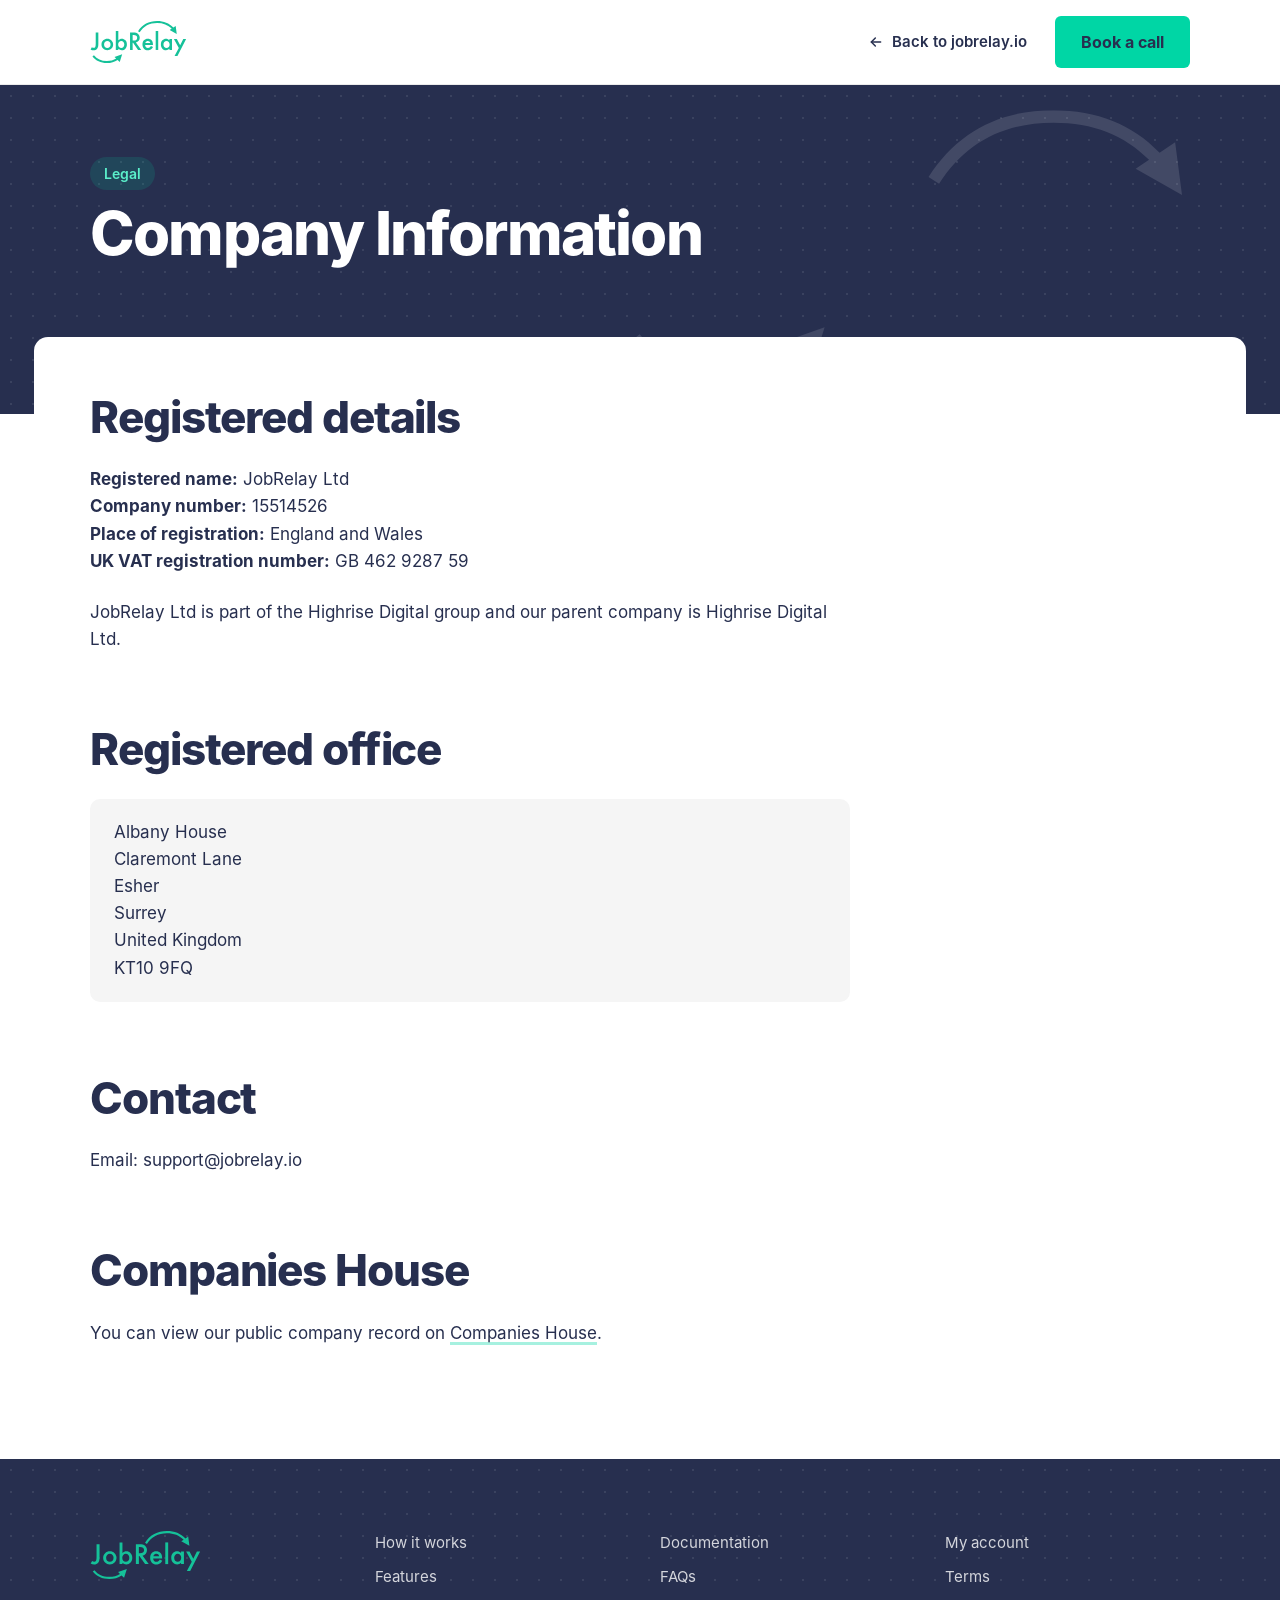
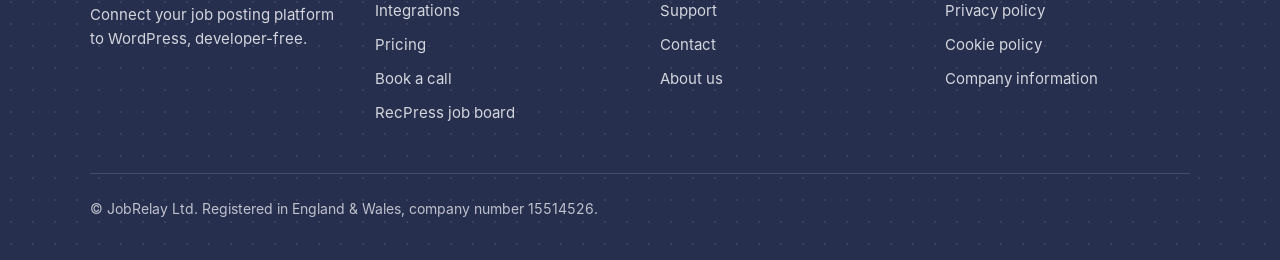
==== commit 774012f5: "Swap the header menu for a link back to jobrelay.io The legal pages are static HTML, so a copy of th" ====
--- a/company-information.html
+++ b/company-information.html
@@ -20,26 +20,8 @@
 		<div class="wrap site-header__row">
 			<a class="site-header__logo" href="https://jobrelay.io/"><img src="assets/img/logo.svg" alt="JobRelay home" width="96" height="42"></a>
 
-			<button class="site-nav__toggle" type="button" aria-expanded="false" aria-controls="site-nav" aria-label="Open menu">
-				<svg class="icon-open" viewBox="0 0 24 24" fill="none" stroke="currentColor" stroke-width="2" stroke-linecap="round" aria-hidden="true"><path d="M4 7h16M4 12h16M4 17h16"/></svg>
-				<svg class="icon-close" viewBox="0 0 24 24" fill="none" stroke="currentColor" stroke-width="2" stroke-linecap="round" aria-hidden="true"><path d="M6 6l12 12M18 6L6 18"/></svg>
-			</button>
-
-			<nav class="site-nav" id="site-nav" aria-label="Main">
-				<ul class="site-nav__list">
-					<li><a href="https://jobrelay.io/how-does-jobrelay-work/">How it works</a></li>
-					<li><a href="https://jobrelay.io/features/">Features</a></li>
-					<li><a href="https://jobrelay.io/wordpress-integrations/">Integrations</a></li>
-					<li><a href="https://jobrelay.io/pricing/">Pricing</a></li>
-					<li><a href="https://jobrelay.io/docs/">Documentation</a></li>
-					<li><a href="https://jobrelay.io/support/">Support</a></li>
-					<li class="site-nav__mobile-only"><a href="https://jobrelay.io/my-account/">My account</a></li>
-					<li class="site-nav__mobile-only site-nav__button"><a class="button" href="https://jobrelay.io/book-a-consultation-call/">Book a call</a></li>
-				</ul>
-			</nav>
-
 			<div class="site-header__actions">
-				<a class="header-account" href="https://jobrelay.io/my-account/" title="My account">My account</a>
+				<a class="site-header__back" href="https://jobrelay.io/">Back to jobrelay.io</a>
 				<a class="button" href="https://jobrelay.io/book-a-consultation-call/">Book a call</a>
 			</div>
 		</div>
--- a/assets/css/legal.css
+++ b/assets/css/legal.css
@@ -216,162 +216,58 @@
 	width: 96px;
 }
 
-.site-nav__list {
-	display: flex;
-	flex-wrap: wrap;
-	gap: 8px 28px;
-	list-style: none;
-	margin: 0;
-	padding: 0;
-}
-
-.site-nav__list a {
-	font-size: var(--font-small);
-	text-decoration: none;
-}
-
 .site-header__actions {
 	align-items: center;
 	display: flex;
-	gap: 20px;
+	gap: 28px;
 }
 
 /*
- * My account, shown as a person icon. The text stays for screen readers;
- * the icon is a CSS mask so it takes the link colour.
+ * Back to the main site, with a left arrow. A mint line swipes in
+ * underneath on hover, like the site's header links.
  */
-.header-account {
-	border-radius: 50%;
-	color: var(--navy);
-	display: block;
-	height: 28px;
-	overflow: hidden;
-	position: relative;
-	text-indent: 100%;
-	transition: color 0.2s ease;
-	white-space: nowrap;
-	width: 28px;
-}
-
-.header-account::before {
-	background-color: currentColor;
+.site-header__back {
+	align-items: center;
+	background-image: linear-gradient(var(--mint), var(--mint));
+	background-position: 0 100%;
+	background-repeat: no-repeat;
+	background-size: 0% 2px;
+	color: var(--navy);
+	display: inline-flex;
+	font-size: var(--font-small);
+	font-weight: 600;
+	gap: 8px;
+	padding-bottom: 4px;
+	padding-top: 4px;
+	text-decoration: none;
+	transition: background-size 0.4s cubic-bezier(0.65, 0, 0.35, 1);
+}
+
+.site-header__back::before {
+	background: currentColor;
 	content: "";
-	inset: 0;
-	-webkit-mask: url("data:image/svg+xml,%3Csvg xmlns='http://www.w3.org/2000/svg' viewBox='0 0 24 24' fill='none' stroke='black' stroke-width='2' stroke-linecap='round' stroke-linejoin='round'%3E%3Ccircle cx='12' cy='7' r='4'/%3E%3Cpath d='M19 21v-2a4 4 0 0 0-4-4H9a4 4 0 0 0-4 4v2'/%3E%3C/svg%3E") no-repeat center / contain;
-	mask: url("data:image/svg+xml,%3Csvg xmlns='http://www.w3.org/2000/svg' viewBox='0 0 24 24' fill='none' stroke='black' stroke-width='2' stroke-linecap='round' stroke-linejoin='round'%3E%3Ccircle cx='12' cy='7' r='4'/%3E%3Cpath d='M19 21v-2a4 4 0 0 0-4-4H9a4 4 0 0 0-4 4v2'/%3E%3C/svg%3E") no-repeat center / contain;
-	position: absolute;
-}
-
-.header-account:is(:hover, :focus-visible) {
-	color: var(--mint-dark);
-}
-
-/* Burger button: only below 1024px. */
-.site-nav__toggle {
-	align-items: center;
-	background: none;
-	border: 0;
-	color: var(--navy);
-	cursor: pointer;
-	display: none;
-	height: 40px;
-	justify-content: center;
-	margin-right: -8px;
-	padding: 0;
-	width: 40px;
-}
-
-.site-nav__toggle svg {
-	height: 24px;
-	width: 24px;
-}
-
-.site-nav__toggle .icon-close,
-.site-nav__toggle[aria-expanded="true"] .icon-open {
-	display: none;
-}
-
-.site-nav__toggle[aria-expanded="true"] .icon-close {
-	display: block;
-}
-
-.site-nav__mobile-only {
-	display: none;
-}
-
-/* Wide screens: a mint line swipes in under the links on hover. */
-@media (min-width: 1024px) {
-	.site-nav__list a {
-		background-image: linear-gradient(var(--mint), var(--mint));
-		background-position: 0 100%;
-		background-repeat: no-repeat;
-		background-size: 0% 2px;
-		color: var(--navy);
-		padding-bottom: 4px;
-		transition: background-size 0.4s cubic-bezier(0.65, 0, 0.35, 1);
-	}
-
-	.site-nav__list a:is(:hover, :focus-visible) {
-		background-size: 100% 2px;
-	}
-}
-
-/*
- * Below 1024px the header is the logo and the burger. The menu opens
- * as a panel under the header, with My account and Book a call in it.
- */
-@media (max-width: 1023px) {
-	.site-nav__toggle {
-		display: flex;
-	}
-
-	.site-header__actions {
+	flex-shrink: 0;
+	height: 16px;
+	-webkit-mask: url("data:image/svg+xml,%3Csvg xmlns='http://www.w3.org/2000/svg' viewBox='0 0 24 24' fill='none' stroke='black' stroke-width='2.2' stroke-linecap='round' stroke-linejoin='round'%3E%3Cpath d='M19 12H5'/%3E%3Cpath d='m11 6-6 6 6 6'/%3E%3C/svg%3E") no-repeat center / contain;
+	mask: url("data:image/svg+xml,%3Csvg xmlns='http://www.w3.org/2000/svg' viewBox='0 0 24 24' fill='none' stroke='black' stroke-width='2.2' stroke-linecap='round' stroke-linejoin='round'%3E%3Cpath d='M19 12H5'/%3E%3Cpath d='m11 6-6 6 6 6'/%3E%3C/svg%3E") no-repeat center / contain;
+	width: 16px;
+}
+
+.site-header__back:is(:hover, :focus-visible) {
+	background-size: 100% 2px;
+	color: var(--navy);
+}
+
+@media (prefers-reduced-motion: reduce) {
+	.site-header__back {
+		transition: none;
+	}
+}
+
+/* On phones there's only room for the logo and the back link. */
+@media (max-width: 599px) {
+	.site-header__actions .button {
 		display: none;
-	}
-
-	.site-nav {
-		background: var(--white);
-		border-bottom: 1px solid var(--grey);
-		box-shadow: 0 16px 32px rgba(39, 47, 79, 0.08);
-		display: none;
-		left: 0;
-		padding: 8px var(--gutter) var(--space-50);
-		position: absolute;
-		right: 0;
-		top: 100%;
-	}
-
-	.site-nav.is-open {
-		display: block;
-	}
-
-	.site-nav__list {
-		flex-direction: column;
-		gap: 0;
-	}
-
-	.site-nav__list li {
-		border-bottom: 1px solid var(--grey);
-	}
-
-	.site-nav__list a {
-		display: block;
-		font-size: var(--font-medium);
-		font-weight: 600;
-		padding: 14px 0;
-	}
-
-	.site-nav__mobile-only {
-		display: block;
-	}
-
-	.site-nav__list .site-nav__button {
-		border-bottom: 0;
-		margin-top: var(--space-50);
-	}
-
-	.site-nav__list .site-nav__button a {
-		text-align: center;
 	}
 }
 
